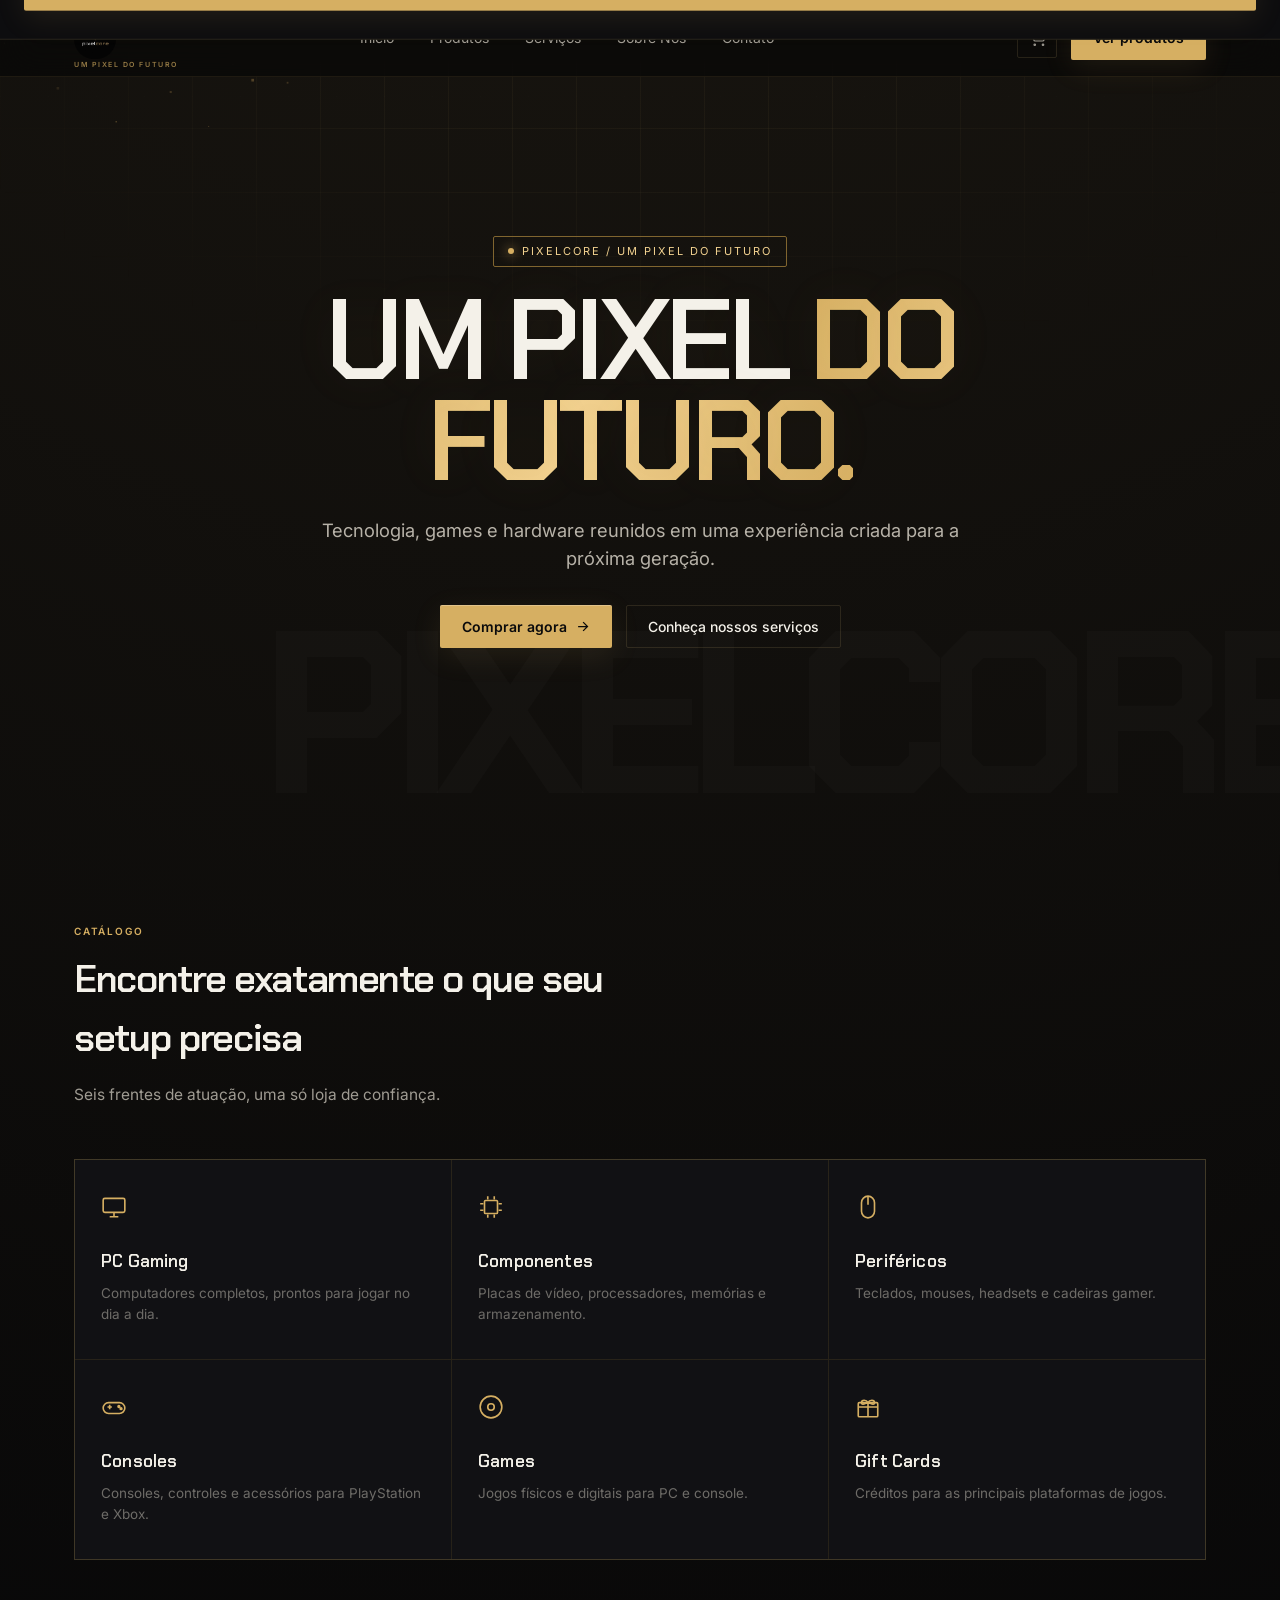
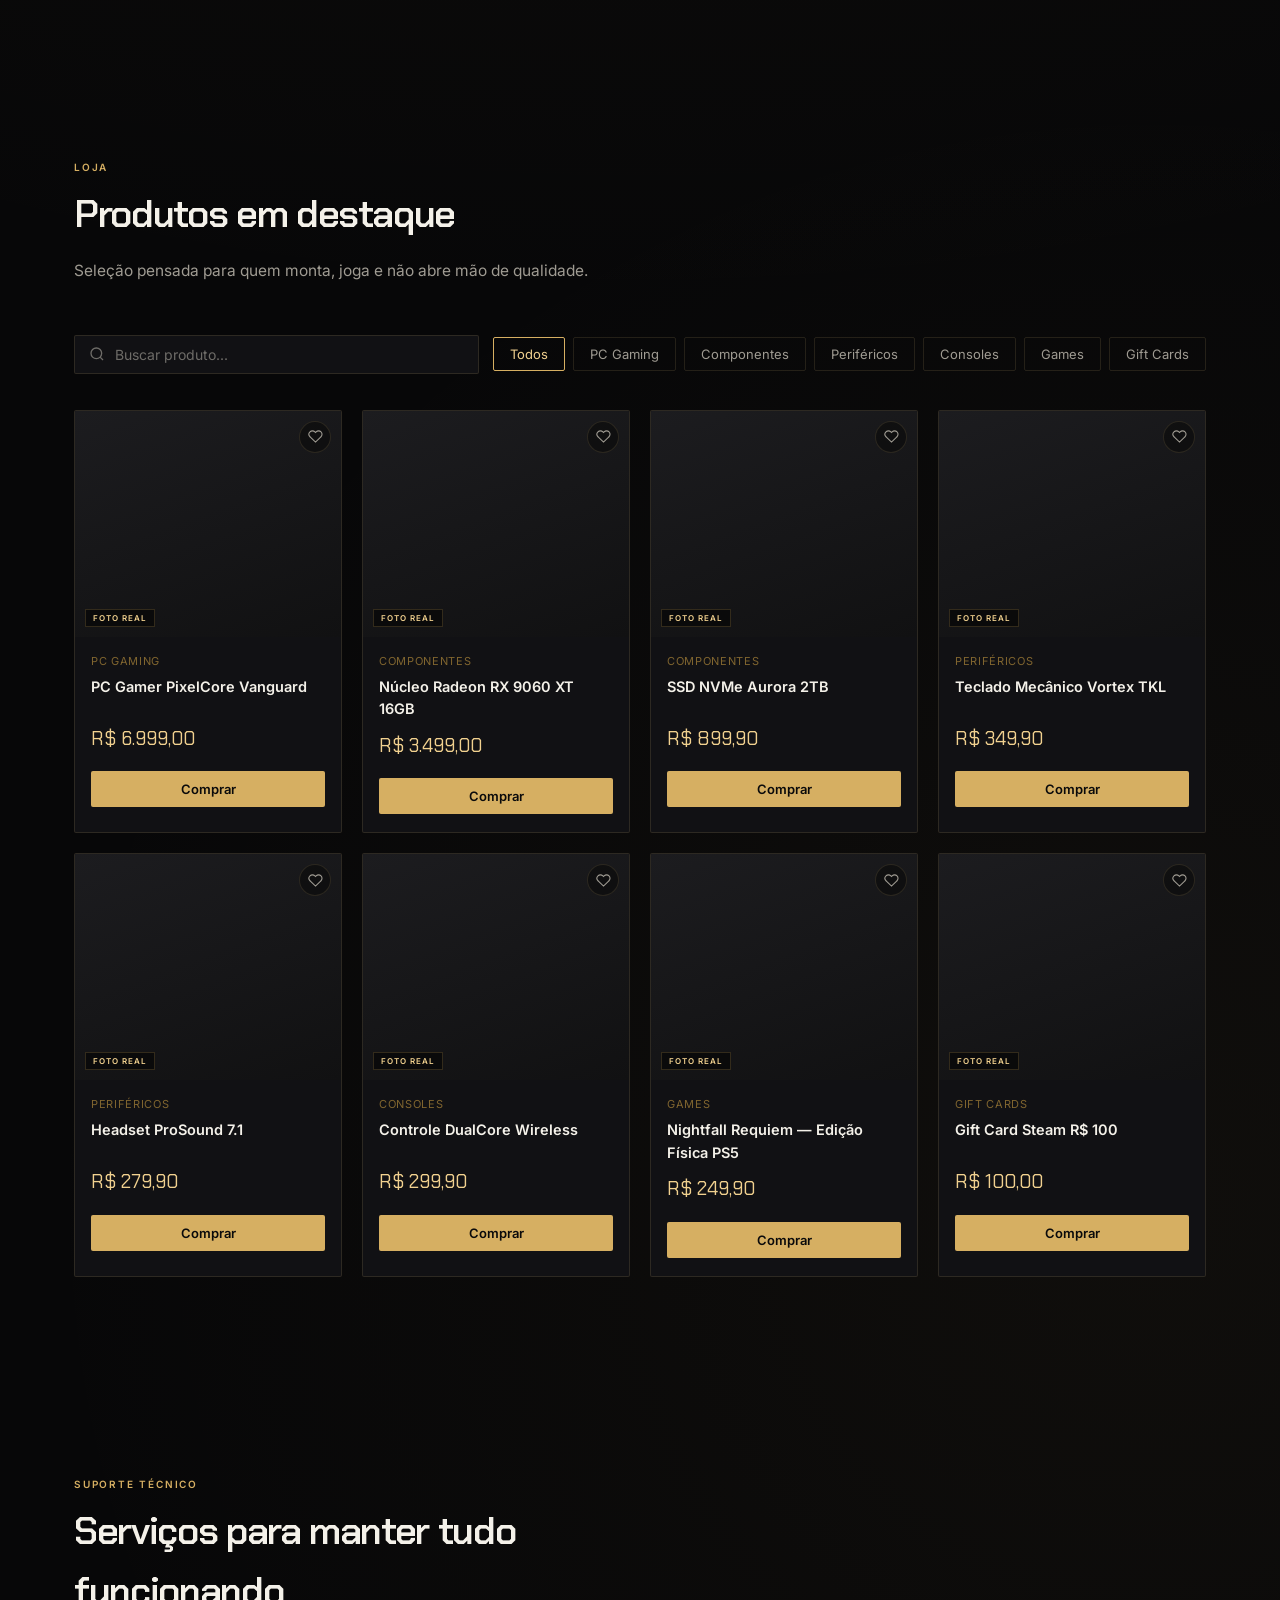
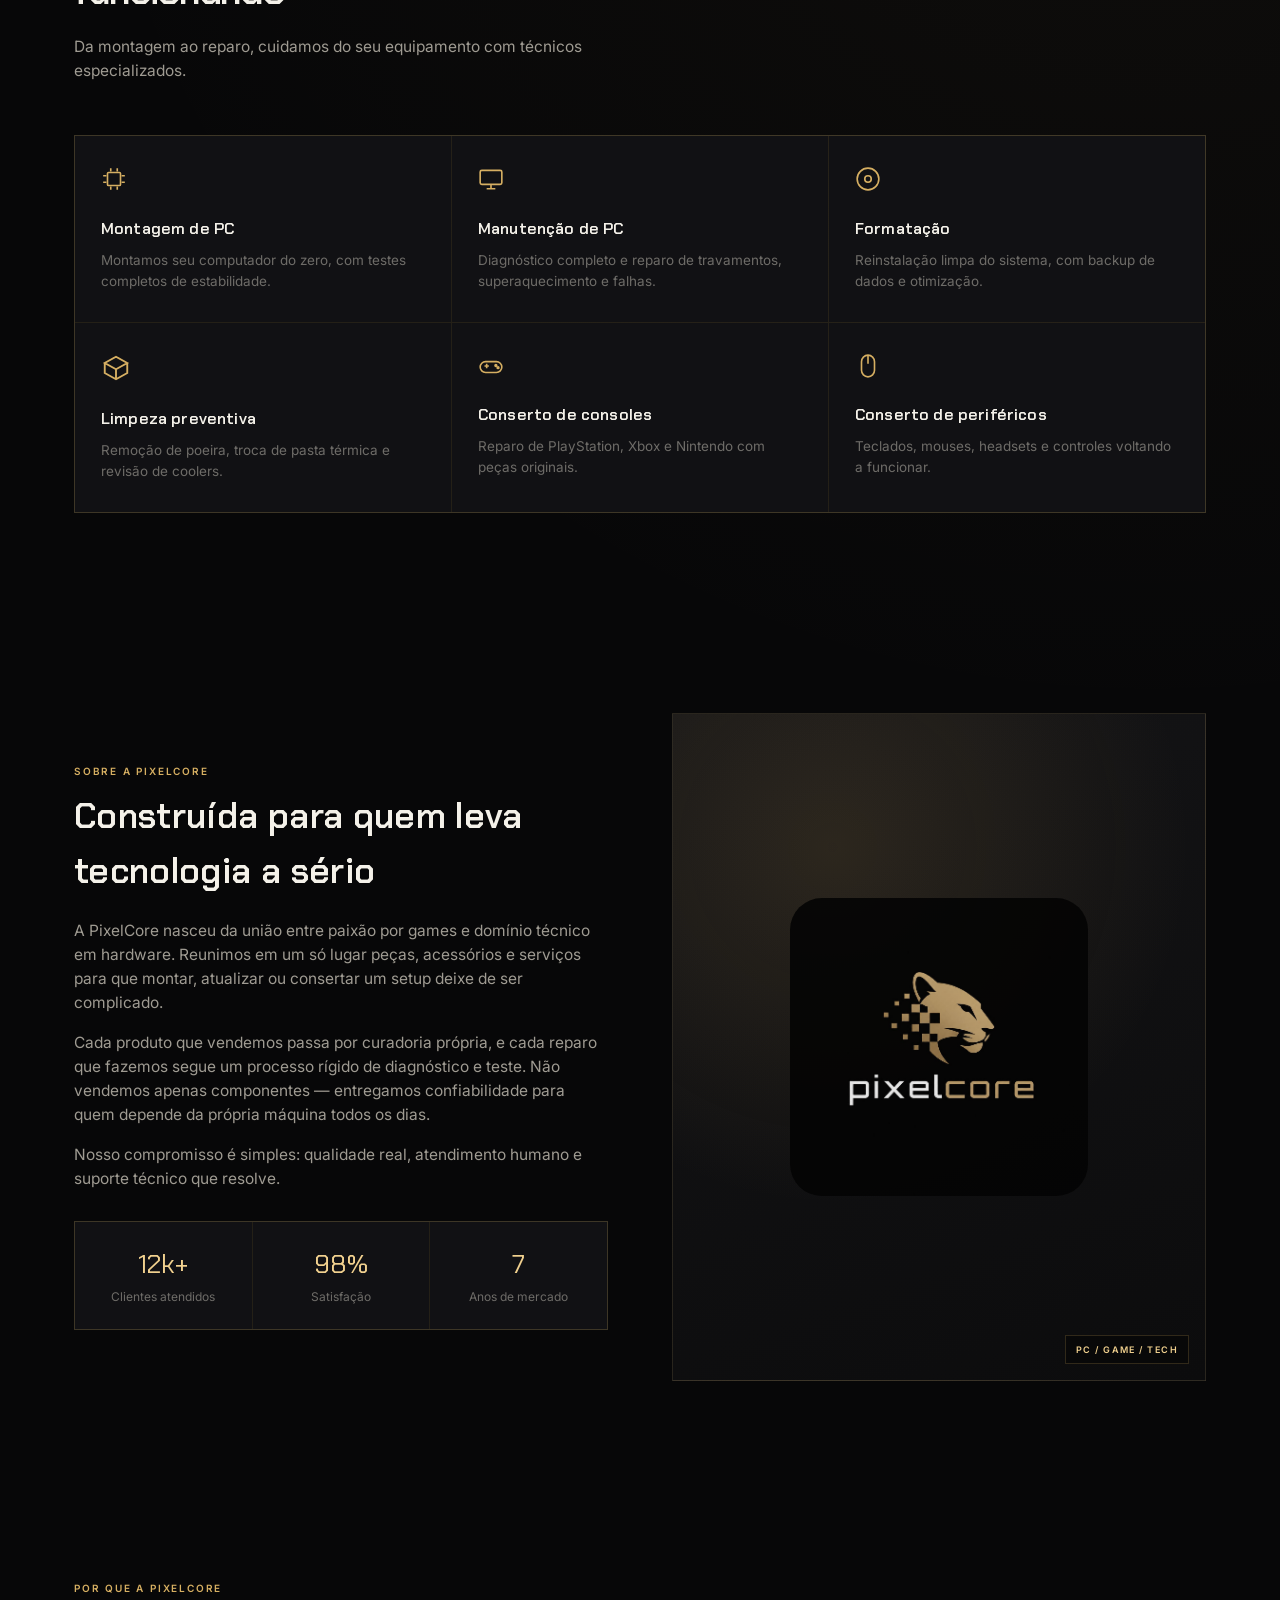
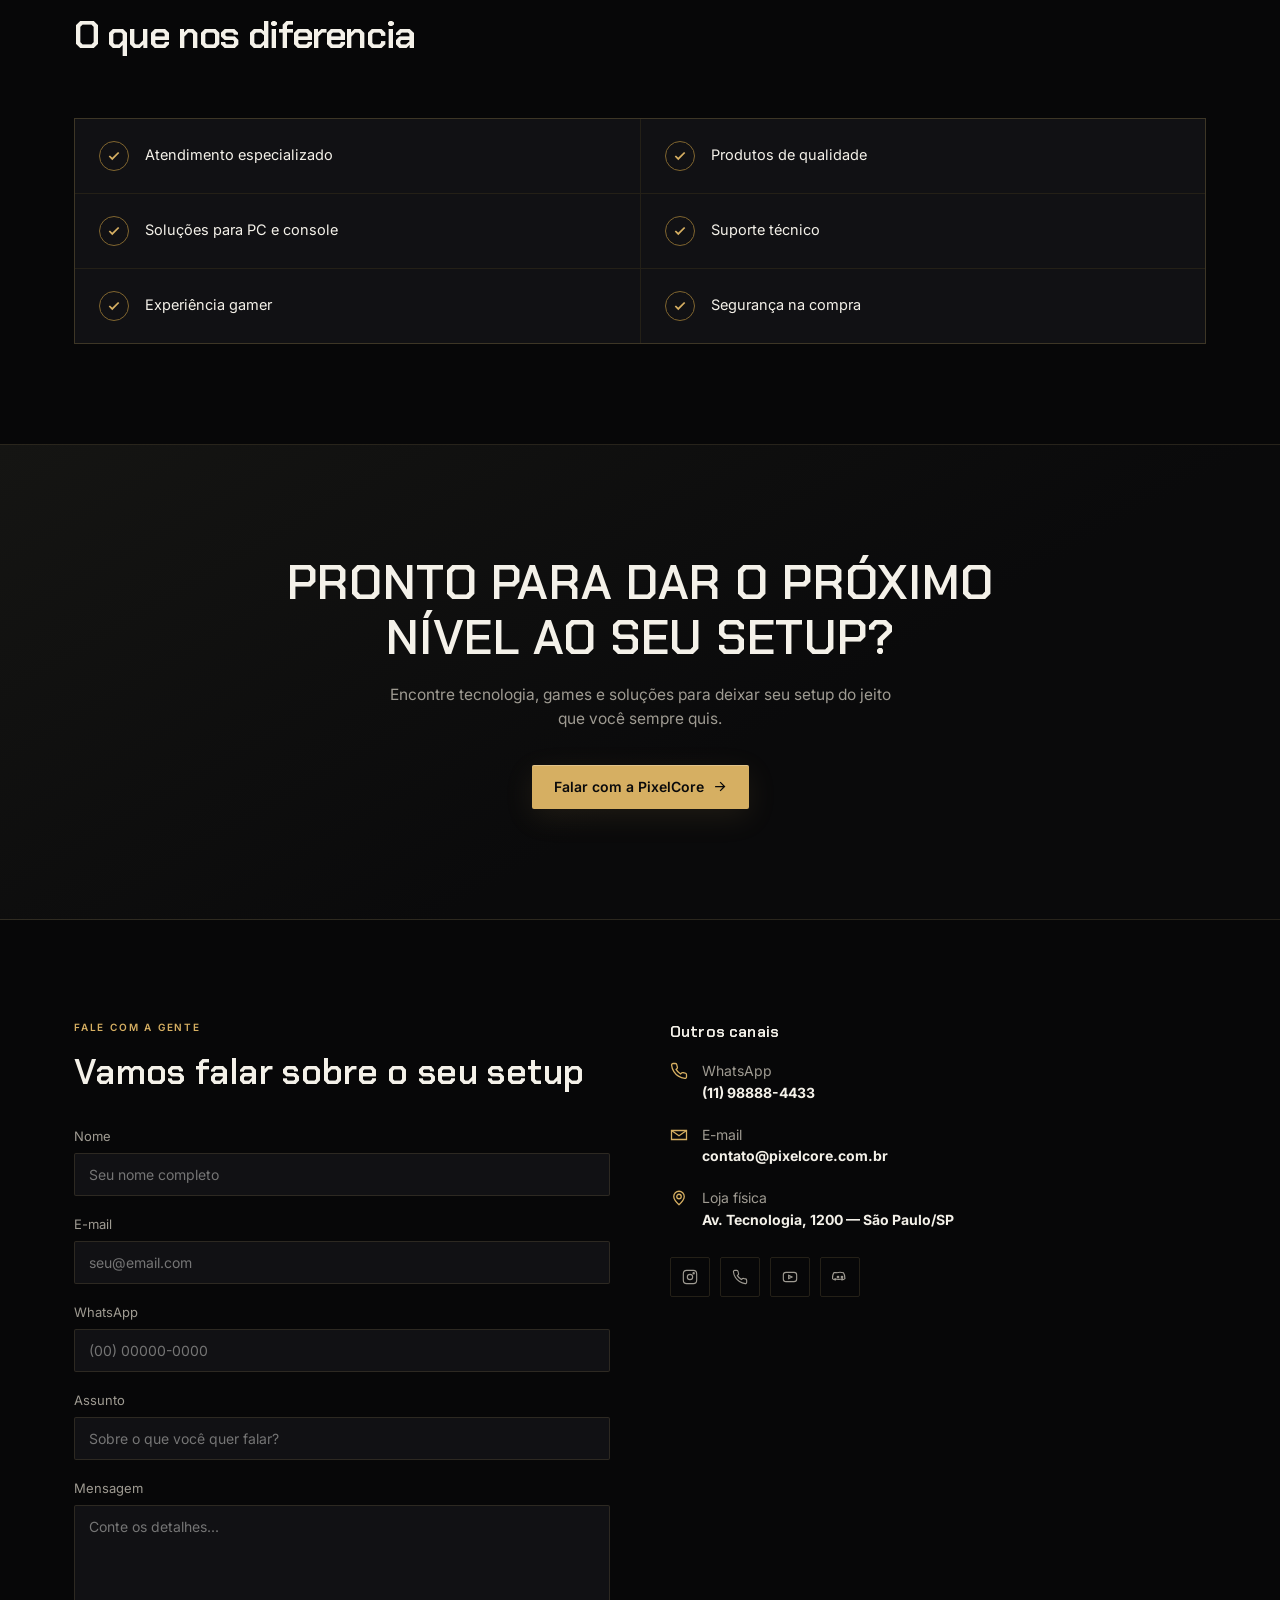
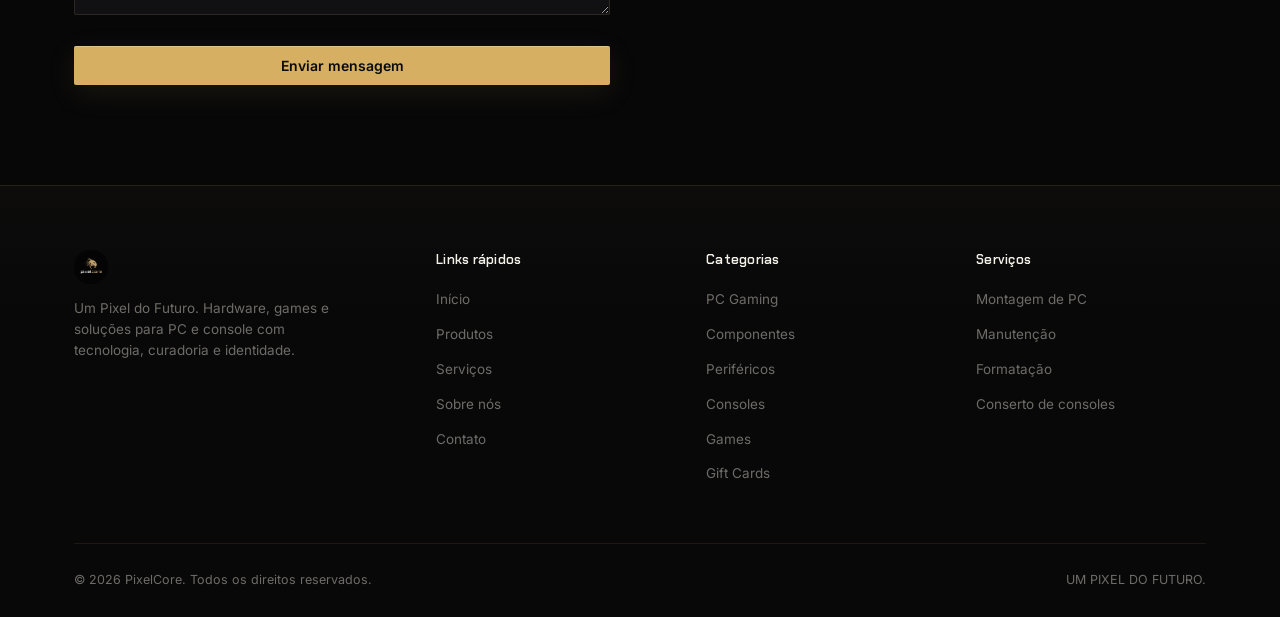
==== index.html @ f0928026 "Add files via upload" ====
<!DOCTYPE html>
<html lang="pt-BR">
<head>
<meta charset="UTF-8">
<meta name="viewport" content="width=device-width, initial-scale=1.0">
<meta name="theme-color" content="#09090A">
<meta name="description" content="PixelCore — Um Pixel do Futuro. Tecnologia, games, hardware, acessórios e suporte técnico.">
<title>PixelCore — Um Pixel do Futuro</title>
<link rel="preconnect" href="https://fonts.googleapis.com">
<link rel="preconnect" href="https://fonts.gstatic.com" crossorigin>
<link href="https://fonts.googleapis.com/css2?family=Chakra+Petch:wght@400;500;600;700&family=Inter:wght@400;500;600;700&display=swap" rel="stylesheet">
<style>
  :root{
    --bg:#0A0A0B;
    --bg-soft:#111113;
    --panel:#151517;
    --line:#232326;
    --gold:#C9A15A;
    --gold-bright:#E6C583;
    --gold-dim:#8A6E3A;
    --ink:#EDEBE6;
    --ink-dim:#A6A39C;
    --ink-faint:#6E6C68;
    --danger:#C9583A;
  }
  *{margin:0;padding:0;box-sizing:border-box;}
  html{scroll-behavior:smooth;}
  body{
    background:var(--bg);
    color:var(--ink);
    font-family:'Inter',sans-serif;
    line-height:1.55;
    -webkit-font-smoothing:antialiased;
    overflow-x:hidden;
  }
  h1,h2,h3,h4,.display{
    font-family:'Chakra Petch',sans-serif;
    font-weight:600;
    letter-spacing:0.01em;
    color:var(--ink);
  }
  a{color:inherit;text-decoration:none;}
  ul{list-style:none;}
  img{max-width:100%;display:block;}
  button{font-family:inherit;cursor:pointer;border:none;background:none;color:inherit;}
  input,textarea{font-family:inherit;}
  :focus-visible{outline:2px solid var(--gold);outline-offset:2px;}

  .wrap{max-width:1180px;margin:0 auto;padding:0 24px;}

  /* subtle pixel/circuit backdrop */
  .grid-bg{
    position:fixed;inset:0;z-index:0;pointer-events:none;
    background-image:
      linear-gradient(var(--line) 1px, transparent 1px),
      linear-gradient(90deg, var(--line) 1px, transparent 1px);
    background-size:64px 64px;
    opacity:0.35;
    mask-image:radial-gradient(ellipse 80% 60% at 50% 0%, #000 30%, transparent 75%);
  }

  /* ============ HEADER ============ */
  header{
    position:fixed;top:0;left:0;right:0;z-index:100;
    background:rgba(10,10,11,0.75);
    backdrop-filter:blur(14px) saturate(140%);
    border-bottom:1px solid transparent;
    transition:border-color .3s ease, background .3s ease;
  }
  header.scrolled{border-bottom-color:var(--line);background:rgba(10,10,11,0.92);}
  .nav-inner{display:flex;align-items:center;justify-content:space-between;height:76px;}
  .brand{display:flex;align-items:center;gap:10px;}
  .brand img{height:42px;width:auto;border-radius:20px;}
  .nav-links{display:flex;gap:36px;align-items:center;}
  .nav-links a{
    font-size:14px;color:var(--ink-dim);position:relative;padding:6px 0;
    transition:color .2s ease;
  }
  .nav-links a:hover{color:var(--ink);}
  .nav-links a::after{
    content:'';position:absolute;left:0;bottom:0;width:0;height:1px;background:var(--gold);
    transition:width .25s ease;
  }
  .nav-links a:hover::after{width:100%;}
  .nav-actions{display:flex;align-items:center;gap:14px;}
  .icon-btn{
    width:40px;height:40px;display:flex;align-items:center;justify-content:center;
    border:1px solid var(--line);border-radius:2px;color:var(--ink-dim);
    transition:border-color .2s ease,color .2s ease;position:relative;
  }
  .icon-btn:hover{border-color:var(--gold-dim);color:var(--gold);}
  .cart-count{
    position:absolute;top:-7px;right:-7px;background:var(--gold);color:#0A0A0B;
    font-size:10px;font-weight:700;min-width:16px;height:16px;border-radius:50%;
    display:flex;align-items:center;justify-content:center;padding:0 2px;
  }
  .btn-primary{
    background:var(--gold);color:#0A0A0B;font-weight:600;font-size:14px;
    padding:11px 22px;border-radius:2px;transition:background .2s ease,transform .15s ease;
    display:inline-flex;align-items:center;gap:8px;
  }
  .btn-primary:hover{background:var(--gold-bright);transform:translateY(-1px);}
  .btn-outline{
    border:1px solid var(--line);color:var(--ink);font-weight:500;font-size:14px;
    padding:10px 21px;border-radius:2px;transition:border-color .2s ease,color .2s ease;
    display:inline-flex;align-items:center;gap:8px;
  }
  .btn-outline:hover{border-color:var(--gold);color:var(--gold-bright);}
  .menu-toggle{display:none;width:40px;height:40px;align-items:center;justify-content:center;color:var(--ink);}

  /* ============ HERO ============ */
  .hero{
    position:relative;min-height:100vh;display:flex;flex-direction:column;
    align-items:center;justify-content:center;text-align:center;padding:140px 24px 80px;
    overflow:hidden;
  }
  #particleCanvas{position:absolute;inset:0;z-index:0;opacity:0.55;}
  .hero-content{position:relative;z-index:2;max-width:760px;}
  .hero-eyebrow{
    display:inline-flex;align-items:center;gap:8px;color:var(--gold);
    font-size:13px;letter-spacing:0.04em;margin-bottom:22px;
    border:1px solid var(--gold-dim);padding:6px 14px;border-radius:2px;
    opacity:0;
  }
  .hero-eyebrow .dot{width:6px;height:6px;background:var(--gold);border-radius:50%;}
  .hero h1{
    font-size:clamp(2.4rem,6vw,4.2rem);line-height:1.06;letter-spacing:0.005em;
    margin-bottom:22px;opacity:0;
  }
  .hero h1 span{color:var(--gold);}
  .hero p.lead{
    font-size:17px;color:var(--ink-dim);max-width:560px;margin:0 auto 36px;opacity:0;
  }
  .hero-actions{display:flex;gap:14px;justify-content:center;flex-wrap:wrap;opacity:0;}

  @keyframes riseIn{from{opacity:0;transform:translateY(18px);}to{opacity:1;transform:translateY(0);}}
  .hero-eyebrow{animation:riseIn .7s ease .1s forwards;}
  .hero h1{animation:riseIn .8s ease .25s forwards;}
  .hero p.lead{animation:riseIn .8s ease .45s forwards;}
  .hero-actions{animation:riseIn .8s ease .62s forwards;}

  /* ============ SECTION SHARED ============ */
  section{position:relative;z-index:1;padding:100px 0;}
  .section-head{max-width:600px;margin-bottom:52px;}
  .section-tag{color:var(--gold);font-size:13px;font-weight:600;margin-bottom:10px;}
  .section-head h2{font-size:clamp(1.7rem,3.4vw,2.4rem);margin-bottom:14px;}
  .section-head p{color:var(--ink-dim);font-size:15.5px;}
  .divider{height:1px;background:var(--line);border:none;}

  /* pixel-notch panel corners, echoing the logo's dissolve effect — used sparingly */
  .notch{
    clip-path:polygon(0 12px,12px 12px,12px 0,calc(100% - 12px) 0,calc(100% - 12px) 12px,100% 12px,100% 100%,0 100%);
  }

  /* ============ CATEGORIES ============ */
  .cat-grid{display:grid;grid-template-columns:repeat(3,1fr);gap:1px;background:var(--line);border:1px solid var(--line);}
  .cat-card{
    background:var(--panel);padding:34px 26px;transition:background .25s ease;position:relative;
    min-height:190px;display:flex;flex-direction:column;justify-content:space-between;
  }
  .cat-card:hover{background:#1a1a1d;}
  .cat-card .cat-icon{color:var(--gold);margin-bottom:22px;}
  .cat-card h3{font-size:17px;margin-bottom:8px;font-weight:600;}
  .cat-card p{font-size:13.5px;color:var(--ink-faint);}
  .cat-card .go{
    position:absolute;top:28px;right:26px;color:var(--gold);opacity:0;transform:translateX(-6px);
    transition:opacity .25s ease,transform .25s ease;
  }
  .cat-card:hover .go{opacity:1;transform:translateX(0);}

  /* ============ TOOLBAR (search/filter) ============ */
  .toolbar{display:flex;flex-wrap:wrap;gap:14px;align-items:center;justify-content:space-between;margin-bottom:36px;}
  .search-box{
    display:flex;align-items:center;gap:10px;border:1px solid var(--line);border-radius:2px;
    padding:10px 14px;min-width:240px;flex:1 1 260px;background:var(--panel);
  }
  .search-box input{background:none;border:none;color:var(--ink);font-size:14px;width:100%;}
  .search-box input::placeholder{color:var(--ink-faint);}
  .search-box svg{color:var(--ink-faint);flex-shrink:0;}
  .filter-row{display:flex;gap:8px;flex-wrap:wrap;}
  .filter-chip{
    border:1px solid var(--line);padding:8px 16px;border-radius:2px;font-size:13px;
    color:var(--ink-dim);transition:all .2s ease;white-space:nowrap;
  }
  .filter-chip.active,.filter-chip:hover{border-color:var(--gold);color:var(--gold-bright);}

  /* ============ PRODUCTS ============ */
  .prod-grid{display:grid;grid-template-columns:repeat(4,1fr);gap:20px;}
  .prod-card{
    background:var(--panel);border:1px solid var(--line);border-radius:2px;overflow:hidden;
    display:flex;flex-direction:column;transition:border-color .25s ease,transform .25s ease;
  }
  .prod-card:hover{border-color:var(--gold-dim);transform:translateY(-3px);}
  .prod-media{
    aspect-ratio:1/0.85;background:linear-gradient(160deg,#1c1c1f,#111112);
    display:flex;align-items:center;justify-content:center;position:relative;color:var(--gold-dim);
    overflow:hidden;
  }
  .prod-media img{
    width:100%;height:100%;object-fit:contain;padding:18px;
    filter:drop-shadow(0 14px 22px rgba(0,0,0,.45));
    transition:transform .35s ease,filter .35s ease;
  }
  .prod-card:hover .prod-media img{
    transform:scale(1.045);filter:drop-shadow(0 18px 28px rgba(214,175,98,.12));
  }
  .prod-media::after{
    content:'FOTO REAL';position:absolute;left:10px;bottom:10px;
    padding:4px 7px;border:1px solid rgba(214,175,98,.2);
    background:rgba(7,7,8,.72);backdrop-filter:blur(8px);
    color:var(--gold-bright);font:600 8px/1 Inter,sans-serif;letter-spacing:.12em;
    pointer-events:none;
  }
  .fav-btn{
    position:absolute;top:10px;right:10px;width:32px;height:32px;border-radius:50%;
    background:rgba(10,10,11,0.6);border:1px solid var(--line);display:flex;align-items:center;justify-content:center;
    color:var(--ink-dim);transition:color .2s ease,border-color .2s ease;
  }
  .fav-btn.active{color:var(--gold);border-color:var(--gold-dim);}
  .prod-body{padding:16px 16px 18px;display:flex;flex-direction:column;gap:6px;flex:1;}
  .prod-cat{font-size:11px;text-transform:uppercase;letter-spacing:0.06em;color:var(--gold-dim);}
  .prod-name{font-size:14.5px;font-weight:600;color:var(--ink);min-height:38px;}
  .prod-price{font-family:'Chakra Petch',sans-serif;font-size:19px;color:var(--gold-bright);margin-top:4px;}
  .prod-foot{display:flex;gap:8px;margin-top:12px;}
  .buy-btn{
    flex:1;background:var(--gold);color:#0A0A0B;font-weight:600;font-size:13px;
    padding:10px;border-radius:2px;transition:background .2s ease;
  }
  .buy-btn:hover{background:var(--gold-bright);}
  .empty-state{padding:60px 0;text-align:center;color:var(--ink-faint);display:none;}

  /* ============ SERVICES ============ */
  .serv-grid{display:grid;grid-template-columns:repeat(3,1fr);gap:1px;background:var(--line);border:1px solid var(--line);}
  .serv-card{background:var(--panel);padding:30px 26px;transition:background .25s ease;}
  .serv-card:hover{background:#1a1a1d;}
  .serv-icon{color:var(--gold);margin-bottom:18px;}
  .serv-card h3{font-size:16px;margin-bottom:8px;}
  .serv-card p{font-size:13.5px;color:var(--ink-faint);}

  /* ============ ABOUT ============ */
  .about-grid{display:grid;grid-template-columns:1fr 1fr;gap:64px;align-items:center;}
  .about-copy p{color:var(--ink-dim);font-size:15.5px;margin-bottom:16px;}
  .about-stats{display:grid;grid-template-columns:repeat(3,1fr);gap:1px;background:var(--line);border:1px solid var(--line);margin-top:30px;}
  .stat{background:var(--panel);padding:22px 18px;text-align:center;}
  .stat .num{font-family:'Chakra Petch',sans-serif;font-size:26px;color:var(--gold-bright);}
  .stat .label{font-size:12px;color:var(--ink-faint);margin-top:4px;}
  .about-visual{
    aspect-ratio:4/5;border:1px solid var(--line);background:
      radial-gradient(circle at 30% 20%, rgba(201,161,90,0.14), transparent 55%),
      linear-gradient(160deg,#141416,#0c0c0d);
    display:flex;align-items:center;justify-content:center;
  }
  .about-visual img{width:56%;opacity:0.9;border-radius:32px;}

  .diff-list{display:grid;grid-template-columns:repeat(2,1fr);gap:1px;background:var(--line);border:1px solid var(--line);}
  .diff-item{background:var(--panel);padding:22px 24px;display:flex;align-items:center;gap:16px;}
  .diff-item .check{
    width:30px;height:30px;flex-shrink:0;border:1px solid var(--gold-dim);border-radius:50%;
    display:flex;align-items:center;justify-content:center;color:var(--gold);
  }
  .diff-item span{font-size:14.5px;color:var(--ink);}

  /* ============ CTA ============ */
  .cta{
    background:linear-gradient(150deg,#151513,#0A0A0B 60%);
    border-top:1px solid var(--line);border-bottom:1px solid var(--line);
    text-align:center;padding:110px 24px;
  }
  .cta h2{font-size:clamp(1.9rem,4.4vw,3rem);max-width:760px;margin:0 auto 18px;line-height:1.15;}
  .cta p{color:var(--ink-dim);max-width:520px;margin:0 auto 34px;font-size:15.5px;}

  /* ============ CONTACT ============ */
  .contact-grid{display:grid;grid-template-columns:1fr 1fr;gap:60px;}
  .field{margin-bottom:18px;}
  .field label{display:block;font-size:13px;color:var(--ink-dim);margin-bottom:7px;}
  .field input,.field textarea{
    width:100%;background:var(--panel);border:1px solid var(--line);border-radius:2px;
    padding:12px 14px;color:var(--ink);font-size:14px;transition:border-color .2s ease;
  }
  .field input:focus,.field textarea:focus{border-color:var(--gold);}
  .field textarea{resize:vertical;min-height:110px;}
  .field .err{color:var(--danger);font-size:12px;margin-top:5px;display:none;}
  .field.invalid input,.field.invalid textarea{border-color:var(--danger);}
  .field.invalid .err{display:block;}
  .form-msg{
    display:none;padding:12px 14px;border:1px solid var(--gold-dim);color:var(--gold-bright);
    font-size:13.5px;border-radius:2px;margin-bottom:18px;background:rgba(201,161,90,0.08);
  }
  .contact-info h3{font-size:16px;margin-bottom:16px;}
  .info-row{display:flex;gap:14px;margin-bottom:20px;color:var(--ink-dim);font-size:14px;}
  .info-row svg{color:var(--gold);flex-shrink:0;margin-top:2px;}
  .social-row{display:flex;gap:10px;margin-top:26px;}

  /* ============ FOOTER ============ */
  footer{border-top:1px solid var(--line);padding:64px 0 28px;}
  .foot-grid{display:grid;grid-template-columns:1.4fr 1fr 1fr 1fr;gap:40px;margin-bottom:48px;}
  .foot-brand img{height:34px;margin-bottom:14px;border-radius:16px;}
  .foot-brand p{color:var(--ink-faint);font-size:13.5px;max-width:260px;}
  .foot-col h4{font-size:13px;color:var(--ink);margin-bottom:16px;letter-spacing:0.02em;}
  .foot-col li{margin-bottom:10px;}
  .foot-col a{color:var(--ink-faint);font-size:13.5px;transition:color .2s ease;}
  .foot-col a:hover{color:var(--gold);}
  .foot-bottom{
    display:flex;justify-content:space-between;align-items:center;flex-wrap:wrap;gap:12px;
    padding-top:26px;border-top:1px solid var(--line);color:var(--ink-faint);font-size:12.5px;
  }

  /* ============ CART DRAWER ============ */
  .overlay{position:fixed;inset:0;background:rgba(0,0,0,0.55);z-index:200;opacity:0;pointer-events:none;transition:opacity .3s ease;}
  .overlay.show{opacity:1;pointer-events:auto;}
  .drawer{
    position:fixed;top:0;right:0;bottom:0;width:380px;max-width:92vw;background:var(--bg-soft);
    border-left:1px solid var(--line);z-index:201;transform:translateX(100%);transition:transform .35s ease;
    display:flex;flex-direction:column;
  }
  .drawer.show{transform:translateX(0);}
  .drawer-head{display:flex;justify-content:space-between;align-items:center;padding:22px 22px;border-bottom:1px solid var(--line);}
  .drawer-head h3{font-size:17px;}
  .drawer-body{flex:1;overflow-y:auto;padding:18px 22px;}
  .cart-item{display:flex;gap:12px;padding:14px 0;border-bottom:1px solid var(--line);}
  .cart-item .thumb{width:56px;height:56px;background:#1a1a1d;border:1px solid var(--line);flex-shrink:0;display:flex;align-items:center;justify-content:center;color:var(--gold-dim);}
  .cart-item .info{flex:1;}
  .cart-item .info .name{font-size:13.5px;margin-bottom:4px;}
  .cart-item .info .price{color:var(--gold-bright);font-size:13.5px;font-family:'Chakra Petch',sans-serif;}
  .cart-item .rm{color:var(--ink-faint);font-size:12px;}
  .cart-item .rm:hover{color:var(--danger);}
  .drawer-foot{padding:20px 22px;border-top:1px solid var(--line);}
  .drawer-foot .total{display:flex;justify-content:space-between;font-size:15px;margin-bottom:16px;}
  .drawer-foot .total b{color:var(--gold-bright);font-family:'Chakra Petch',sans-serif;font-size:18px;}
  .cart-empty{color:var(--ink-faint);font-size:13.5px;text-align:center;padding:40px 0;}

  /* ============ MOBILE MENU ============ */
  .mobile-menu{
    position:fixed;top:76px;left:0;right:0;background:var(--bg-soft);border-bottom:1px solid var(--line);
    z-index:99;transform:translateY(-110%);transition:transform .3s ease;padding:20px 24px 28px;
  }
  .mobile-menu.show{transform:translateY(0);}
  .mobile-menu a{display:block;padding:13px 0;font-size:15px;color:var(--ink-dim);border-bottom:1px solid var(--line);}
  .mobile-menu .btn-primary{margin-top:16px;width:100%;justify-content:center;}

  /* ============ RESPONSIVE ============ */
  @media (max-width:980px){
    .nav-links{display:none;}
    .menu-toggle{display:flex;}
    .cat-grid{grid-template-columns:repeat(2,1fr);}
    .prod-grid{grid-template-columns:repeat(2,1fr);}
    .serv-grid{grid-template-columns:repeat(2,1fr);}
    .about-grid{grid-template-columns:1fr;gap:40px;}
    .about-visual{order:-1;max-width:340px;margin:0 auto;}
    .contact-grid{grid-template-columns:1fr;gap:40px;}
    .foot-grid{grid-template-columns:1fr 1fr;}
    .diff-list{grid-template-columns:1fr;}
  }
  @media (max-width:560px){
    .prod-grid{grid-template-columns:1fr 1fr;}
    .cat-grid{grid-template-columns:1fr;}
    .serv-grid{grid-template-columns:1fr;}
    .foot-grid{grid-template-columns:1fr 1fr;gap:28px;}
    section{padding:70px 0;}
    .hero{padding:120px 20px 60px;}
    .prod-name{min-height:auto;}
  }


/* =========================================================
   PIXELCORE — IDENTIDADE "UM PIXEL DO FUTURO"
   Camada visual premium/futurista sobre o layout original.
   ========================================================= */
:root{
  --bg:#070708;
  --bg-soft:#0D0D0F;
  --panel:#111114;
  --panel-2:#151519;
  --line:rgba(230,197,131,.13);
  --gold:#D6AF62;
  --gold-bright:#F1D18F;
  --gold-dim:#80652F;
  --ink:#F4F1E9;
  --ink-dim:#9F9B92;
  --glow:rgba(214,175,98,.18);
}

html{scroll-behavior:smooth;}
body{
  background:
    radial-gradient(circle at 50% -10%, rgba(214,175,98,.10), transparent 34%),
    radial-gradient(circle at 90% 40%, rgba(214,175,98,.045), transparent 26%),
    var(--bg);
  color:var(--ink);
}
body::before{
  content:"";position:fixed;inset:0;pointer-events:none;z-index:0;opacity:.34;
  background-image:linear-gradient(rgba(255,255,255,.018) 1px,transparent 1px),linear-gradient(90deg,rgba(255,255,255,.018) 1px,transparent 1px);
  background-size:48px 48px;
  mask-image:linear-gradient(to bottom,black,transparent 78%);
}
::selection{background:var(--gold);color:#080808;}
::-webkit-scrollbar{width:9px}
::-webkit-scrollbar-track{background:#080809}
::-webkit-scrollbar-thumb{background:#3a3020;border-radius:20px;border:2px solid #080809}
::-webkit-scrollbar-thumb:hover{background:var(--gold-dim)}

#siteHeader{
  background:rgba(7,7,8,.72)!important;
  border-bottom:1px solid rgba(214,175,98,.10)!important;
  backdrop-filter:blur(18px) saturate(130%);
  -webkit-backdrop-filter:blur(18px) saturate(130%);
}
.brand{position:relative;transition:transform .25s ease,filter .25s ease;}
.brand:hover{transform:translateY(-1px);filter:drop-shadow(0 0 18px rgba(214,175,98,.16));}
.brand::after{
  content:"UM PIXEL DO FUTURO";
  position:absolute;left:0;bottom:-9px;font:600 7px/1 Inter,sans-serif;letter-spacing:.22em;color:rgba(214,175,98,.68);white-space:nowrap;pointer-events:none;
}
.nav-links a{position:relative;transition:color .2s ease}
.nav-links a::after{content:"";position:absolute;left:50%;bottom:-8px;width:0;height:1px;background:var(--gold);box-shadow:0 0 10px var(--gold);transition:.25s ease;transform:translateX(-50%)}
.nav-links a:hover::after{width:100%}

.hero{min-height:calc(100vh - 76px);display:grid;place-items:center;overflow:hidden;isolation:isolate;}
.hero::before{
  content:"PIXELCORE";position:absolute;z-index:-1;right:-4vw;bottom:2vh;font:700 clamp(6rem,18vw,17rem)/.8 "Chakra Petch",sans-serif;letter-spacing:-.08em;color:rgba(255,255,255,.018);white-space:nowrap;pointer-events:none;
}
.hero-content{max-width:900px;text-align:center;padding:40px 0;}
.hero-eyebrow{letter-spacing:.18em!important;text-transform:uppercase;font-size:11px!important;color:var(--gold-bright)!important;}
.hero-eyebrow .dot{box-shadow:0 0 12px var(--gold);}
.hero h1{font-size:clamp(3.2rem,9vw,7.4rem)!important;line-height:.88!important;letter-spacing:-.055em!important;text-shadow:0 0 50px rgba(214,175,98,.07);}
.hero h1 span{background:linear-gradient(110deg,var(--gold),var(--gold-bright),var(--gold));-webkit-background-clip:text;background-clip:text;color:transparent;}
.hero p.lead{max-width:650px;margin:24px auto 0!important;font-size:clamp(1rem,2vw,1.15rem)!important;color:#B7B2A8!important;}
.hero-actions{margin-top:32px;}
.btn-primary,.btn-outline,.buy-btn,.filter-chip,.icon-btn{transition:transform .2s ease,border-color .2s ease,background .2s ease,box-shadow .2s ease,color .2s ease;}
.btn-primary{box-shadow:0 8px 30px rgba(214,175,98,.10),inset 0 1px rgba(255,255,255,.25);}
.btn-primary:hover{box-shadow:0 12px 36px rgba(214,175,98,.20),0 0 0 1px rgba(214,175,98,.22);}
.btn-outline:hover,.icon-btn:hover{box-shadow:0 0 22px rgba(214,175,98,.08);}

section{scroll-margin-top:90px;}
.section-tag{text-transform:uppercase;letter-spacing:.18em;font-size:10px!important;}
.section-head h2{letter-spacing:-.035em;}
.cat-grid,.prod-grid,.serv-grid{perspective:900px;}
.cat-grid>*,.prod-grid>*,.serv-grid>*{transition:transform .28s ease,box-shadow .28s ease,border-color .28s ease;}
.cat-grid>*:hover,.prod-grid>*:hover,.serv-grid>*:hover{transform:translateY(-5px);box-shadow:0 18px 50px rgba(0,0,0,.28),0 0 0 1px rgba(214,175,98,.08);}
.search-box:focus-within{border-color:var(--gold-dim)!important;box-shadow:0 0 0 4px rgba(214,175,98,.05),0 0 28px rgba(214,175,98,.05);}
input,button,a{outline-color:var(--gold);}

#sobre .about-visual{position:relative;}
#sobre .about-visual::after{
  content:"PC / GAME / TECH";position:absolute;right:16px;bottom:16px;padding:8px 10px;border:1px solid rgba(214,175,98,.20);background:rgba(7,7,8,.62);backdrop-filter:blur(10px);font:600 9px Inter,sans-serif;letter-spacing:.16em;color:var(--gold-bright);
}
footer{background:linear-gradient(to bottom,rgba(214,175,98,.025),transparent 30%),#080809!important;}
.foot-bottom{border-top-color:rgba(214,175,98,.10)!important;}

@media(max-width:560px){
  .brand::after{font-size:6px;bottom:-8px;}
  .hero{min-height:calc(100svh - 70px);padding-top:80px!important;}
  .hero h1{font-size:clamp(3rem,16vw,4.7rem)!important;}
  .hero p.lead{font-size:.95rem!important;line-height:1.65!important;}
}

</style>
</head>
<body>

<div class="grid-bg"></div>

<!-- ============ HEADER ============ -->
<header id="siteHeader">
  <div class="wrap nav-inner">
    <a href="#home" class="brand">
      <img src="[data-uri]" alt="PixelCore">
    </a>
    <nav class="nav-links">
      <a href="#home">Início</a>
      <a href="#produtos">Produtos</a>
      <a href="#servicos">Serviços</a>
      <a href="#sobre">Sobre Nós</a>
      <a href="#contato">Contato</a>
    </nav>
    <div class="nav-actions">
      <button class="icon-btn" id="cartBtn" aria-label="Carrinho">
        <svg width="18" height="18" viewBox="0 0 24 24" fill="none" stroke="currentColor" stroke-width="1.6"><circle cx="9" cy="21" r="1"/><circle cx="20" cy="21" r="1"/><path d="M1 1h4l2.68 13.39a2 2 0 0 0 2 1.61h9.72a2 2 0 0 0 2-1.61L23 6H6"/></svg>
        <span class="cart-count" id="cartCount">0</span>
      </button>
      <a href="#produtos" class="btn-primary">Ver produtos</a>
      <button class="menu-toggle" id="menuToggle" aria-label="Menu">
        <svg width="22" height="22" viewBox="0 0 24 24" fill="none" stroke="currentColor" stroke-width="1.8"><path d="M3 6h18M3 12h18M3 18h18"/></svg>
      </button>
    </div>
  </div>
  <div class="mobile-menu" id="mobileMenu">
    <a href="#home">Início</a>
    <a href="#produtos">Produtos</a>
    <a href="#servicos">Serviços</a>
    <a href="#sobre">Sobre Nós</a>
    <a href="#contato">Contato</a>
    <a href="#produtos" class="btn-primary">Ver produtos</a>
  </div>
</header>

<!-- ============ HERO ============ -->
<section class="hero" id="home">
  <canvas id="particleCanvas"></canvas>
  <div class="hero-content">
    <div class="hero-eyebrow"><span class="dot"></span>PIXELCORE / UM PIXEL DO FUTURO</div>
    <h1>UM PIXEL <span>DO FUTURO.</span></h1>
    <p class="lead">Tecnologia, games e hardware reunidos em uma experiência criada para a próxima geração.</p>
    <div class="hero-actions">
      <a href="#produtos" class="btn-primary">
        Comprar agora
        <svg width="15" height="15" viewBox="0 0 24 24" fill="none" stroke="currentColor" stroke-width="2"><path d="M5 12h14M13 5l7 7-7 7"/></svg>
      </a>
      <a href="#servicos" class="btn-outline">Conheça nossos serviços</a>
    </div>
  </div>
</section>

<!-- ============ CATEGORIAS ============ -->
<section id="categorias">
  <div class="wrap">
    <div class="section-head">
      <div class="section-tag">Catálogo</div>
      <h2>Encontre exatamente o que seu setup precisa</h2>
      <p>Seis frentes de atuação, uma só loja de confiança.</p>
    </div>
    <div class="cat-grid" id="catGrid">
      <!-- filled by JS -->
    </div>
  </div>
</section>

<!-- ============ PRODUTOS ============ -->
<section id="produtos">
  <div class="wrap">
    <div class="section-head">
      <div class="section-tag">Loja</div>
      <h2>Produtos em destaque</h2>
      <p>Seleção pensada para quem monta, joga e não abre mão de qualidade.</p>
    </div>
    <div class="toolbar">
      <div class="search-box">
        <svg width="16" height="16" viewBox="0 0 24 24" fill="none" stroke="currentColor" stroke-width="2"><circle cx="11" cy="11" r="8"/><path d="M21 21l-4.3-4.3"/></svg>
        <input type="text" id="searchInput" placeholder="Buscar produto...">
      </div>
      <div class="filter-row" id="filterRow">
        <button class="filter-chip active" data-cat="Todos">Todos</button>
        <button class="filter-chip" data-cat="PC Gaming">PC Gaming</button>
        <button class="filter-chip" data-cat="Componentes">Componentes</button>
        <button class="filter-chip" data-cat="Periféricos">Periféricos</button>
        <button class="filter-chip" data-cat="Consoles">Consoles</button>
        <button class="filter-chip" data-cat="Games">Games</button>
        <button class="filter-chip" data-cat="Gift Cards">Gift Cards</button>
      </div>
    </div>
    <div class="prod-grid" id="prodGrid"></div>
    <div class="empty-state" id="emptyState">Nenhum produto encontrado para essa busca.</div>
  </div>
</section>

<!-- ============ SERVIÇOS ============ -->
<section id="servicos">
  <div class="wrap">
    <div class="section-head">
      <div class="section-tag">Suporte técnico</div>
      <h2>Serviços para manter tudo funcionando</h2>
      <p>Da montagem ao reparo, cuidamos do seu equipamento com técnicos especializados.</p>
    </div>
    <div class="serv-grid" id="servGrid"></div>
  </div>
</section>

<!-- ============ SOBRE ============ -->
<section id="sobre">
  <div class="wrap about-grid">
    <div class="about-copy">
      <div class="section-tag">Sobre a PixelCore</div>
      <h2 style="margin-bottom:20px;font-size:clamp(1.7rem,3.4vw,2.2rem);">Construída para quem leva tecnologia a sério</h2>
      <p>A PixelCore nasceu da união entre paixão por games e domínio técnico em hardware. Reunimos em um só lugar peças, acessórios e serviços para que montar, atualizar ou consertar um setup deixe de ser complicado.</p>
      <p>Cada produto que vendemos passa por curadoria própria, e cada reparo que fazemos segue um processo rígido de diagnóstico e teste. Não vendemos apenas componentes — entregamos confiabilidade para quem depende da própria máquina todos os dias.</p>
      <p>Nosso compromisso é simples: qualidade real, atendimento humano e suporte técnico que resolve.</p>
      <div class="about-stats">
        <div class="stat"><div class="num">12k+</div><div class="label">Clientes atendidos</div></div>
        <div class="stat"><div class="num">98%</div><div class="label">Satisfação</div></div>
        <div class="stat"><div class="num">7</div><div class="label">Anos de mercado</div></div>
      </div>
    </div>
    <div class="about-visual">
      <img src="[data-uri]" alt="PixelCore">
    </div>
  </div>
</section>

<!-- ============ DIFERENCIAIS ============ -->
<section id="diferenciais">
  <div class="wrap">
    <div class="section-head">
      <div class="section-tag">Por que a PixelCore</div>
      <h2>O que nos diferencia</h2>
    </div>
    <div class="diff-list">
      <div class="diff-item"><div class="check"><svg width="14" height="14" viewBox="0 0 24 24" fill="none" stroke="currentColor" stroke-width="3"><path d="M20 6L9 17l-5-5"/></svg></div><span>Atendimento especializado</span></div>
      <div class="diff-item"><div class="check"><svg width="14" height="14" viewBox="0 0 24 24" fill="none" stroke="currentColor" stroke-width="3"><path d="M20 6L9 17l-5-5"/></svg></div><span>Produtos de qualidade</span></div>
      <div class="diff-item"><div class="check"><svg width="14" height="14" viewBox="0 0 24 24" fill="none" stroke="currentColor" stroke-width="3"><path d="M20 6L9 17l-5-5"/></svg></div><span>Soluções para PC e console</span></div>
      <div class="diff-item"><div class="check"><svg width="14" height="14" viewBox="0 0 24 24" fill="none" stroke="currentColor" stroke-width="3"><path d="M20 6L9 17l-5-5"/></svg></div><span>Suporte técnico</span></div>
      <div class="diff-item"><div class="check"><svg width="14" height="14" viewBox="0 0 24 24" fill="none" stroke="currentColor" stroke-width="3"><path d="M20 6L9 17l-5-5"/></svg></div><span>Experiência gamer</span></div>
      <div class="diff-item"><div class="check"><svg width="14" height="14" viewBox="0 0 24 24" fill="none" stroke="currentColor" stroke-width="3"><path d="M20 6L9 17l-5-5"/></svg></div><span>Segurança na compra</span></div>
    </div>
  </div>
</section>

<!-- ============ CTA ============ -->
<section class="cta">
  <div class="wrap">
    <h2>PRONTO PARA DAR O PRÓXIMO NÍVEL AO SEU SETUP?</h2>
    <p>Encontre tecnologia, games e soluções para deixar seu setup do jeito que você sempre quis.</p>
    <a href="#contato" class="btn-primary">
      Falar com a PixelCore
      <svg width="15" height="15" viewBox="0 0 24 24" fill="none" stroke="currentColor" stroke-width="2"><path d="M5 12h14M13 5l7 7-7 7"/></svg>
    </a>
  </div>
</section>

<!-- ============ CONTATO ============ -->
<section id="contato">
  <div class="wrap contact-grid">
    <div>
      <div class="section-tag">Fale com a gente</div>
      <h2 style="margin-bottom:26px;font-size:clamp(1.7rem,3.4vw,2.2rem);">Vamos falar sobre o seu setup</h2>
      <div class="form-msg" id="formMsg">Mensagem enviada com sucesso! Nossa equipe vai te responder em breve.</div>
      <form id="contactForm" novalidate>
        <div class="field" data-field="nome">
          <label for="fNome">Nome</label>
          <input type="text" id="fNome" name="nome" placeholder="Seu nome completo">
          <div class="err">Informe seu nome.</div>
        </div>
        <div class="field" data-field="email">
          <label for="fEmail">E-mail</label>
          <input type="email" id="fEmail" name="email" placeholder="seu@email.com">
          <div class="err">Informe um e-mail válido.</div>
        </div>
        <div class="field" data-field="whatsapp">
          <label for="fWhats">WhatsApp</label>
          <input type="text" id="fWhats" name="whatsapp" placeholder="(00) 00000-0000">
          <div class="err">Informe um número de WhatsApp.</div>
        </div>
        <div class="field" data-field="assunto">
          <label for="fAssunto">Assunto</label>
          <input type="text" id="fAssunto" name="assunto" placeholder="Sobre o que você quer falar?">
          <div class="err">Informe o assunto.</div>
        </div>
        <div class="field" data-field="mensagem">
          <label for="fMsg">Mensagem</label>
          <textarea id="fMsg" name="mensagem" placeholder="Conte os detalhes..."></textarea>
          <div class="err">Escreva sua mensagem.</div>
        </div>
        <button type="submit" class="btn-primary" style="width:100%;justify-content:center;margin-top:6px;">Enviar mensagem</button>
      </form>
    </div>
    <div class="contact-info">
      <h3>Outros canais</h3>
      <div class="info-row">
        <svg width="18" height="18" viewBox="0 0 24 24" fill="none" stroke="currentColor" stroke-width="1.7"><path d="M22 16.92v3a2 2 0 0 1-2.18 2 19.79 19.79 0 0 1-8.63-3.07 19.5 19.5 0 0 1-6-6 19.79 19.79 0 0 1-3.07-8.67A2 2 0 0 1 4.11 2h3a2 2 0 0 1 2 1.72c.127.96.362 1.903.7 2.81a2 2 0 0 1-.45 2.11L8.09 9.91a16 16 0 0 0 6 6l1.27-1.27a2 2 0 0 1 2.11-.45c.907.338 1.85.573 2.81.7A2 2 0 0 1 22 16.92z"/></svg>
        <div>WhatsApp<br><strong style="color:var(--ink);">(11) 98888-4433</strong></div>
      </div>
      <div class="info-row">
        <svg width="18" height="18" viewBox="0 0 24 24" fill="none" stroke="currentColor" stroke-width="1.7"><path d="M4 4h16v16H4z" opacity="0"/><path d="M22 6l-10 7L2 6"/><path d="M2 6h20v12H2z"/></svg>
        <div>E-mail<br><strong style="color:var(--ink);">contato@pixelcore.com.br</strong></div>
      </div>
      <div class="info-row">
        <svg width="18" height="18" viewBox="0 0 24 24" fill="none" stroke="currentColor" stroke-width="1.7"><circle cx="12" cy="10" r="3"/><path d="M12 21s7-6.5 7-11a7 7 0 1 0-14 0c0 4.5 7 11 7 11z"/></svg>
        <div>Loja física<br><strong style="color:var(--ink);">Av. Tecnologia, 1200 — São Paulo/SP</strong></div>
      </div>
      <div class="social-row">
        <a class="icon-btn" href="#" aria-label="Instagram"><svg width="16" height="16" viewBox="0 0 24 24" fill="none" stroke="currentColor" stroke-width="1.7"><rect x="2" y="2" width="20" height="20" rx="5"/><circle cx="12" cy="12" r="4"/><circle cx="17.5" cy="6.5" r="1"/></svg></a>
        <a class="icon-btn" href="#" aria-label="WhatsApp"><svg width="16" height="16" viewBox="0 0 24 24" fill="none" stroke="currentColor" stroke-width="1.7"><path d="M22 16.92v3a2 2 0 0 1-2.18 2 19.79 19.79 0 0 1-8.63-3.07 19.5 19.5 0 0 1-6-6 19.79 19.79 0 0 1-3.07-8.67A2 2 0 0 1 4.11 2h3a2 2 0 0 1 2 1.72c.127.96.362 1.903.7 2.81a2 2 0 0 1-.45 2.11L8.09 9.91a16 16 0 0 0 6 6l1.27-1.27a2 2 0 0 1 2.11-.45c.907.338 1.85.573 2.81.7A2 2 0 0 1 22 16.92z"/></svg></a>
        <a class="icon-btn" href="#" aria-label="YouTube"><svg width="16" height="16" viewBox="0 0 24 24" fill="none" stroke="currentColor" stroke-width="1.7"><rect x="2" y="5" width="20" height="14" rx="4"/><path d="M10 9.5l5 2.5-5 2.5z"/></svg></a>
        <a class="icon-btn" href="#" aria-label="Discord"><svg width="16" height="16" viewBox="0 0 24 24" fill="none" stroke="currentColor" stroke-width="1.7"><circle cx="9" cy="12" r="1.2"/><circle cx="15" cy="12" r="1.2"/><path d="M7 5.5C9 4.7 15 4.7 17 5.5c1.6 2 2.4 5 2.4 9-1.4 1.2-3 1.8-4.6 2l-.8-1.4c.8-.2 1.5-.5 2.2-.9-1.9.9-4.1 1.4-6.2 1.4s-4.3-.5-6.2-1.4c.7.4 1.4.7 2.2.9L5.2 16.5c-1.6-.2-3.2-.8-4.6-2 0-4 .8-7 2.4-9z"/></svg></a>
      </div>
    </div>
  </div>
</section>

<!-- ============ FOOTER ============ -->
<footer>
  <div class="wrap">
    <div class="foot-grid">
      <div class="foot-brand">
        <img src="[data-uri]" alt="PixelCore">
        <p>Um Pixel do Futuro. Hardware, games e soluções para PC e console com tecnologia, curadoria e identidade.</p>
      </div>
      <div class="foot-col">
        <h4>Links rápidos</h4>
        <ul>
          <li><a href="#home">Início</a></li>
          <li><a href="#produtos">Produtos</a></li>
          <li><a href="#servicos">Serviços</a></li>
          <li><a href="#sobre">Sobre nós</a></li>
          <li><a href="#contato">Contato</a></li>
        </ul>
      </div>
      <div class="foot-col">
        <h4>Categorias</h4>
        <ul>
          <li><a href="#produtos">PC Gaming</a></li>
          <li><a href="#produtos">Componentes</a></li>
          <li><a href="#produtos">Periféricos</a></li>
          <li><a href="#produtos">Consoles</a></li>
          <li><a href="#produtos">Games</a></li>
          <li><a href="#produtos">Gift Cards</a></li>
        </ul>
      </div>
      <div class="foot-col">
        <h4>Serviços</h4>
        <ul>
          <li><a href="#servicos">Montagem de PC</a></li>
          <li><a href="#servicos">Manutenção</a></li>
          <li><a href="#servicos">Formatação</a></li>
          <li><a href="#servicos">Conserto de consoles</a></li>
        </ul>
      </div>
    </div>
    <div class="foot-bottom">
      <span>© 2026 PixelCore. Todos os direitos reservados.</span>
      <span>UM PIXEL DO FUTURO.</span>
    </div>
  </div>
</footer>

<!-- ============ CART DRAWER ============ -->
<div class="overlay" id="overlay"></div>
<div class="drawer" id="cartDrawer">
  <div class="drawer-head">
    <h3>Seu carrinho</h3>
    <button class="icon-btn" id="closeCart" aria-label="Fechar">
      <svg width="16" height="16" viewBox="0 0 24 24" fill="none" stroke="currentColor" stroke-width="2"><path d="M18 6L6 18M6 6l12 12"/></svg>
    </button>
  </div>
  <div class="drawer-body" id="cartBody"></div>
  <div class="drawer-foot">
    <div class="total"><span>Total</span><b id="cartTotal">R$ 0,00</b></div>
    <button class="btn-primary" style="width:100%;justify-content:center;">Finalizar compra</button>
  </div>
</div>

<script>
/* ================= DATA ================= */
const categories = [
  {name:'PC Gaming', desc:'Computadores completos, prontos para jogar no dia a dia.', icon:'monitor'},
  {name:'Componentes', desc:'Placas de vídeo, processadores, memórias e armazenamento.', icon:'cpu'},
  {name:'Periféricos', desc:'Teclados, mouses, headsets e cadeiras gamer.', icon:'mouse'},
  {name:'Consoles', desc:'Consoles, controles e acessórios para PlayStation e Xbox.', icon:'gamepad'},
  {name:'Games', desc:'Jogos físicos e digitais para PC e console.', icon:'disc'},
  {name:'Gift Cards', desc:'Créditos para as principais plataformas de jogos.', icon:'gift'},
];

const icons = {
  monitor:'<svg width="26" height="26" viewBox="0 0 24 24" fill="none" stroke="currentColor" stroke-width="1.5"><rect x="2" y="4" width="20" height="13" rx="1.5"/><path d="M8 21h8M12 17v4"/></svg>',
  cpu:'<svg width="26" height="26" viewBox="0 0 24 24" fill="none" stroke="currentColor" stroke-width="1.5"><rect x="6" y="6" width="12" height="12" rx="1"/><path d="M9 2v3M15 2v3M9 19v3M15 19v3M2 9h3M2 15h3M19 9h3M19 15h3"/></svg>',
  mouse:'<svg width="26" height="26" viewBox="0 0 24 24" fill="none" stroke="currentColor" stroke-width="1.5"><rect x="6" y="2" width="12" height="20" rx="6"/><path d="M12 2v8"/></svg>',
  gamepad:'<svg width="26" height="26" viewBox="0 0 24 24" fill="none" stroke="currentColor" stroke-width="1.5"><path d="M6 12h4M8 10v4"/><circle cx="16.5" cy="11.5" r="0.8" fill="currentColor"/><circle cx="18.5" cy="13.5" r="0.8" fill="currentColor"/><rect x="2" y="8" width="20" height="10" rx="5"/></svg>',
  disc:'<svg width="26" height="26" viewBox="0 0 24 24" fill="none" stroke="currentColor" stroke-width="1.5"><circle cx="12" cy="12" r="10"/><circle cx="12" cy="12" r="3"/></svg>',
  gift:'<svg width="26" height="26" viewBox="0 0 24 24" fill="none" stroke="currentColor" stroke-width="1.5"><rect x="3" y="8" width="18" height="13" rx="1"/><path d="M12 8v13M3 12h18M12 8c-1.5-3-6-3-6 0s4.5 0 6 0zM12 8c1.5-3 6-3 6 0s-4.5 0-6 0z"/></svg>',
  box:'<svg width="30" height="30" viewBox="0 0 24 24" fill="none" stroke="currentColor" stroke-width="1.5"><path d="M21 8l-9-5-9 5 9 5 9-5zM3 8v8l9 5 9-5V8M12 13v8"/></svg>',
};

const products = [
  {id:1, name:'PC Gamer PixelCore Vanguard', cat:'PC Gaming', price:6999.00, image:'https://commons.wikimedia.org/wiki/Special:FilePath/Gaming_pc.jpg'},
  {id:2, name:'Núcleo Radeon RX 9060 XT 16GB', cat:'Componentes', price:3499.00, image:'https://commons.wikimedia.org/wiki/Special:FilePath/AMD_Radeon_RX9060XT.png'},
  {id:3, name:'SSD NVMe Aurora 2TB', cat:'Componentes', price:899.90, image:'https://commons.wikimedia.org/wiki/Special:FilePath/Assortment_solid-state_computer-storage_mediums.jpg'},
  {id:4, name:'Teclado Mecânico Vortex TKL', cat:'Periféricos', price:349.90, image:'https://commons.wikimedia.org/wiki/Special:FilePath/Mechanical_Keyboard.jpg'},
  {id:5, name:'Headset ProSound 7.1', cat:'Periféricos', price:279.90, image:'https://commons.wikimedia.org/wiki/Special:FilePath/Sound_BlasterX_H5_Gaming_Headset.jpg'},
  {id:6, name:'Controle DualCore Wireless', cat:'Consoles', price:299.90, image:'https://commons.wikimedia.org/wiki/Special:FilePath/Playstation_Dualsense_controller.jpg'},
  {id:7, name:'Nightfall Requiem — Edição Física PS5', cat:'Games', price:249.90, image:'https://commons.wikimedia.org/wiki/Special:FilePath/PlayStation_5_and_DualSense.jpg'},
  {id:8, name:'Gift Card Steam R$ 100', cat:'Gift Cards', price:100.00, image:'https://commons.wikimedia.org/wiki/Special:FilePath/Gift_card_assortment.jpg'},
];

const services = [
  {name:'Montagem de PC', desc:'Montamos seu computador do zero, com testes completos de estabilidade.', icon:'cpu'},
  {name:'Manutenção de PC', desc:'Diagnóstico completo e reparo de travamentos, superaquecimento e falhas.', icon:'monitor'},
  {name:'Formatação', desc:'Reinstalação limpa do sistema, com backup de dados e otimização.', icon:'disc'},
  {name:'Limpeza preventiva', desc:'Remoção de poeira, troca de pasta térmica e revisão de coolers.', icon:'box'},
  {name:'Conserto de consoles', desc:'Reparo de PlayStation, Xbox e Nintendo com peças originais.', icon:'gamepad'},
  {name:'Conserto de periféricos', desc:'Teclados, mouses, headsets e controles voltando a funcionar.', icon:'mouse'},
];

const fmt = v => v.toLocaleString('pt-BR',{style:'currency',currency:'BRL'});

/* ================= RENDER ================= */
document.getElementById('catGrid').innerHTML = categories.map(c=>`
  <div class="cat-card">
    <div>
      <div class="cat-icon">${icons[c.icon]}</div>
      <h3>${c.name}</h3>
      <p>${c.desc}</p>
    </div>
    <span class="go"><svg width="16" height="16" viewBox="0 0 24 24" fill="none" stroke="currentColor" stroke-width="2"><path d="M5 12h14M13 5l7 7-7 7"/></svg></span>
  </div>
`).join('');

document.getElementById('servGrid').innerHTML = services.map(s=>`
  <div class="serv-card">
    <div class="serv-icon">${icons[s.icon]}</div>
    <h3>${s.name}</h3>
    <p>${s.desc}</p>
  </div>
`).join('');

let favorites = new Set();
let cart = [];
let activeCat = 'Todos';
let searchTerm = '';

function renderProducts(){
  const grid = document.getElementById('prodGrid');
  const empty = document.getElementById('emptyState');
  const filtered = products.filter(p=>{
    const matchCat = activeCat==='Todos' || p.cat===activeCat;
    const matchSearch = p.name.toLowerCase().includes(searchTerm.toLowerCase());
    return matchCat && matchSearch;
  });
  empty.style.display = filtered.length ? 'none' : 'block';
  grid.innerHTML = filtered.map(p=>`
    <div class="prod-card">
      <div class="prod-media">
        <img src="${p.image}" alt="${p.name}" loading="lazy" referrerpolicy="no-referrer" onerror="this.style.display='none'">
        <button class="fav-btn ${favorites.has(p.id)?'active':''}" data-fav="${p.id}" aria-label="Favoritar">
          <svg width="15" height="15" viewBox="0 0 24 24" fill="${favorites.has(p.id)?'currentColor':'none'}" stroke="currentColor" stroke-width="1.7"><path d="M20.8 4.6a5.5 5.5 0 0 0-7.8 0L12 5.6l-1-1a5.5 5.5 0 0 0-7.8 7.8l1 1L12 21l7.8-7.6 1-1a5.5 5.5 0 0 0 0-7.8z"/></svg>
        </button>
      </div>
      <div class="prod-body">
        <div class="prod-cat">${p.cat}</div>
        <div class="prod-name">${p.name}</div>
        <div class="prod-price">${fmt(p.price)}</div>
        <div class="prod-foot">
          <button class="buy-btn" data-add="${p.id}">Comprar</button>
        </div>
      </div>
    </div>
  `).join('');
}
renderProducts();

document.getElementById('prodGrid').addEventListener('click', e=>{
  const favBtn = e.target.closest('[data-fav]');
  if(favBtn){
    const id = Number(favBtn.dataset.fav);
    favorites.has(id) ? favorites.delete(id) : favorites.add(id);
    renderProducts();
    return;
  }
  const addBtn = e.target.closest('[data-add]');
  if(addBtn){
    const id = Number(addBtn.dataset.add);
    const prod = products.find(p=>p.id===id);
    cart.push(prod);
    renderCart();
    openCart();
  }
});

document.getElementById('searchInput').addEventListener('input', e=>{
  searchTerm = e.target.value;
  renderProducts();
});

document.getElementById('filterRow').addEventListener('click', e=>{
  const chip = e.target.closest('.filter-chip');
  if(!chip) return;
  document.querySelectorAll('.filter-chip').forEach(c=>c.classList.remove('active'));
  chip.classList.add('active');
  activeCat = chip.dataset.cat;
  renderProducts();
});

/* ================= CART DRAWER ================= */
const drawer = document.getElementById('cartDrawer');
const overlay = document.getElementById('overlay');
function openCart(){ drawer.classList.add('show'); overlay.classList.add('show'); }
function closeCartFn(){ drawer.classList.remove('show'); overlay.classList.remove('show'); }
document.getElementById('cartBtn').addEventListener('click', ()=>{ renderCart(); openCart(); });
document.getElementById('closeCart').addEventListener('click', closeCartFn);
overlay.addEventListener('click', closeCartFn);

function renderCart(){
  const body = document.getElementById('cartBody');
  document.getElementById('cartCount').textContent = cart.length;
  if(!cart.length){
    body.innerHTML = '<div class="cart-empty">Seu carrinho está vazio.</div>';
    document.getElementById('cartTotal').textContent = fmt(0);
    return;
  }
  body.innerHTML = cart.map((p,i)=>`
    <div class="cart-item">
      <div class="thumb">${icons.box}</div>
      <div class="info">
        <div class="name">${p.name}</div>
        <div class="price">${fmt(p.price)}</div>
        <button class="rm" data-rm="${i}">Remover</button>
      </div>
    </div>
  `).join('');
  const total = cart.reduce((s,p)=>s+p.price,0);
  document.getElementById('cartTotal').textContent = fmt(total);
}
document.getElementById('cartBody').addEventListener('click', e=>{
  const rm = e.target.closest('[data-rm]');
  if(rm){ cart.splice(Number(rm.dataset.rm),1); renderCart(); }
});

/* ================= HEADER SCROLL ================= */
const header = document.getElementById('siteHeader');
window.addEventListener('scroll', ()=>{
  header.classList.toggle('scrolled', window.scrollY > 20);
});

/* ================= MOBILE MENU ================= */
const menuToggle = document.getElementById('menuToggle');
const mobileMenu = document.getElementById('mobileMenu');
menuToggle.addEventListener('click', ()=>{
  mobileMenu.classList.toggle('show');
});
mobileMenu.querySelectorAll('a').forEach(a=>a.addEventListener('click', ()=>mobileMenu.classList.remove('show')));

/* ================= CONTACT FORM VALIDATION ================= */
const form = document.getElementById('contactForm');
const formMsg = document.getElementById('formMsg');
form.addEventListener('submit', e=>{
  e.preventDefault();
  let valid = true;
  const checks = {
    nome: v => v.trim().length > 1,
    email: v => /^[^\s@]+@[^\s@]+\.[^\s@]+$/.test(v.trim()),
    whatsapp: v => v.trim().length >= 8,
    assunto: v => v.trim().length > 1,
    mensagem: v => v.trim().length > 4,
  };
  Object.entries(checks).forEach(([key, fn])=>{
    const wrap = form.querySelector(`[data-field="${key}"]`);
    const input = form.querySelector(`[name="${key}"]`);
    const ok = fn(input.value);
    wrap.classList.toggle('invalid', !ok);
    if(!ok) valid = false;
  });
  if(!valid){ formMsg.style.display='none'; return; }
  formMsg.style.display='block';
  form.reset();
  setTimeout(()=>{ formMsg.style.display='none'; }, 5000);
});

/* ================= PARTICLE / PIXEL BACKGROUND ================= */
const canvas = document.getElementById('particleCanvas');
const ctx = canvas.getContext('2d');
let particles = [];
function resizeCanvas(){
  canvas.width = canvas.offsetWidth;
  canvas.height = canvas.offsetHeight;
}
function initParticles(){
  const count = Math.min(70, Math.floor(canvas.width/22));
  particles = Array.from({length:count}, ()=>({
    x: Math.random()*canvas.width,
    y: Math.random()*canvas.height,
    s: Math.random()*2.4+0.6,
    vy: Math.random()*0.18+0.04,
    o: Math.random()*0.5+0.15,
  }));
}
function drawParticles(){
  ctx.clearRect(0,0,canvas.width,canvas.height);
  particles.forEach(p=>{
    ctx.fillStyle = `rgba(201,161,90,${p.o})`;
    ctx.fillRect(p.x, p.y, p.s, p.s);
    p.y -= p.vy;
    if(p.y < -4){ p.y = canvas.height+4; p.x = Math.random()*canvas.width; }
  });
  requestAnimationFrame(drawParticles);
}
function setupCanvas(){
  resizeCanvas();
  initParticles();
}
setupCanvas();
drawParticles();
window.addEventListener('resize', setupCanvas);

/* respect reduced motion */
if(window.matchMedia('(prefers-reduced-motion: reduce)').matches){
  canvas.style.display='none';
}
</script>
</body>
</html>
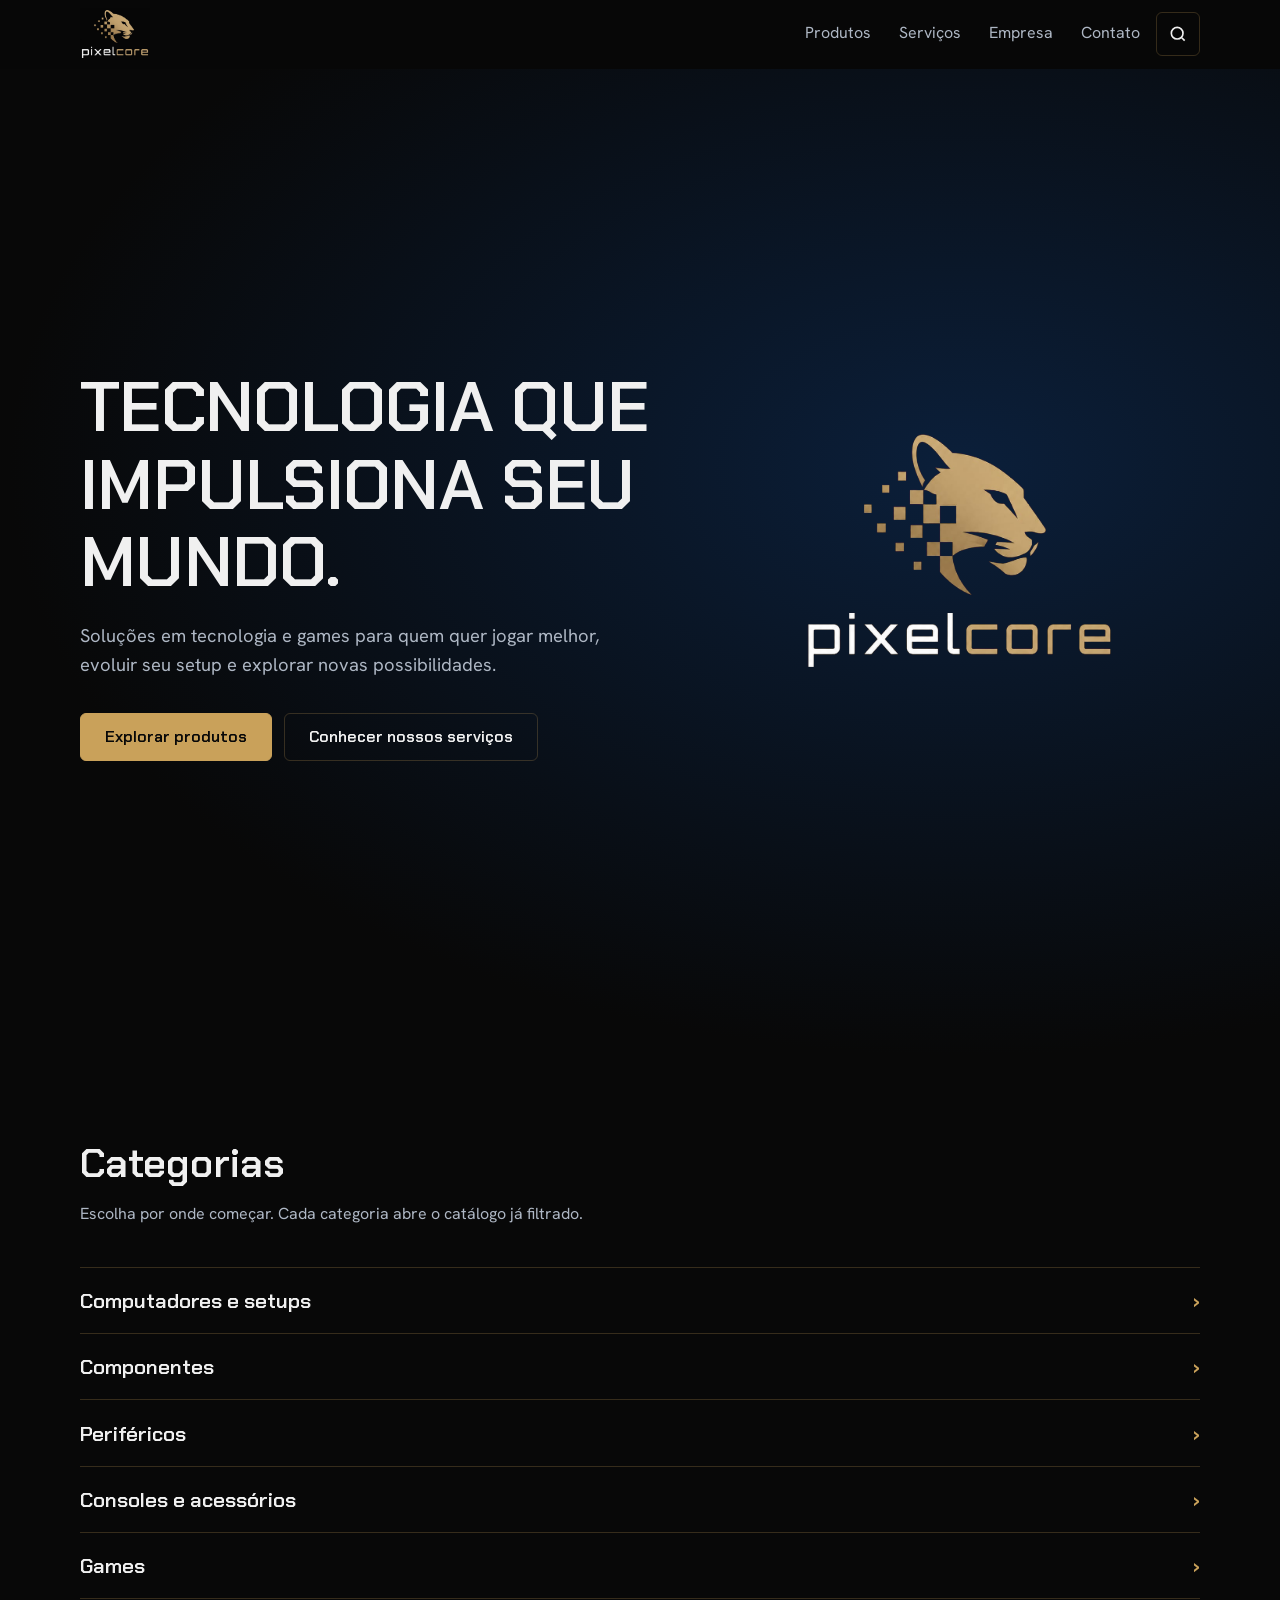
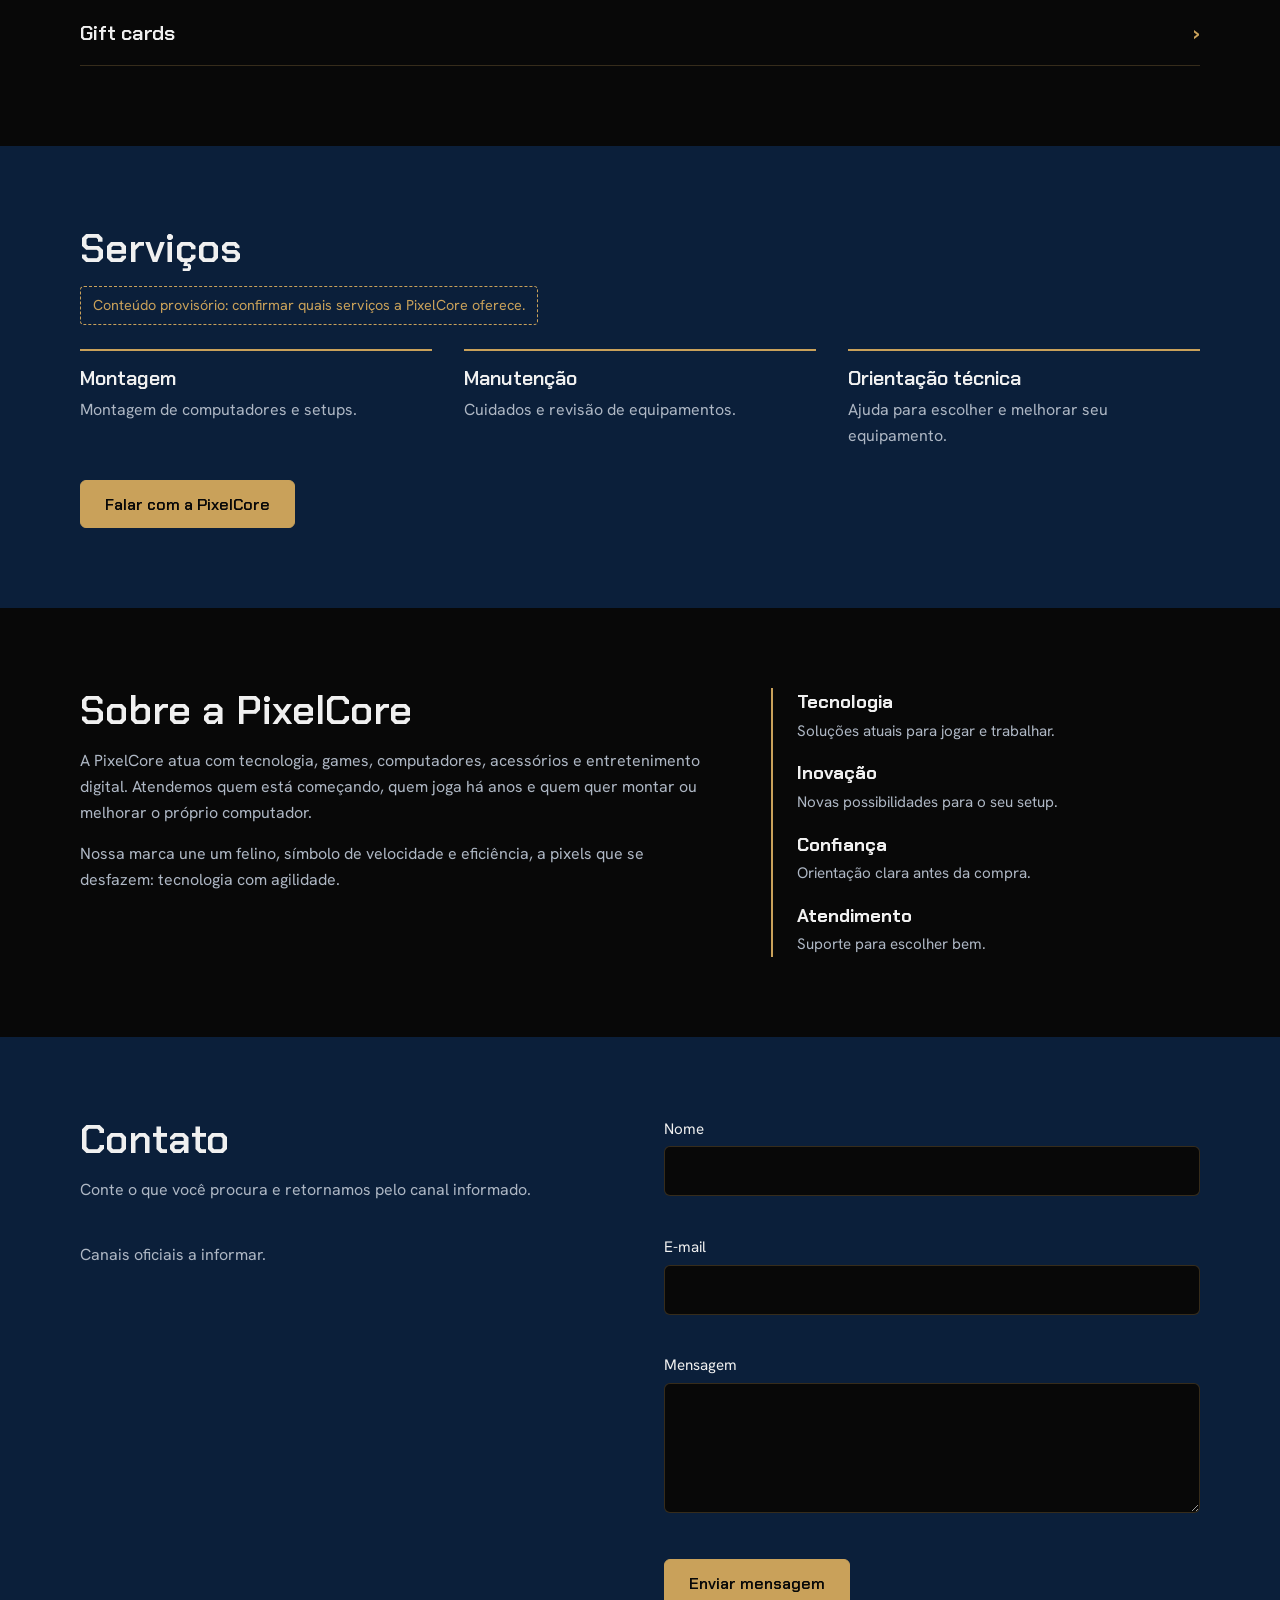
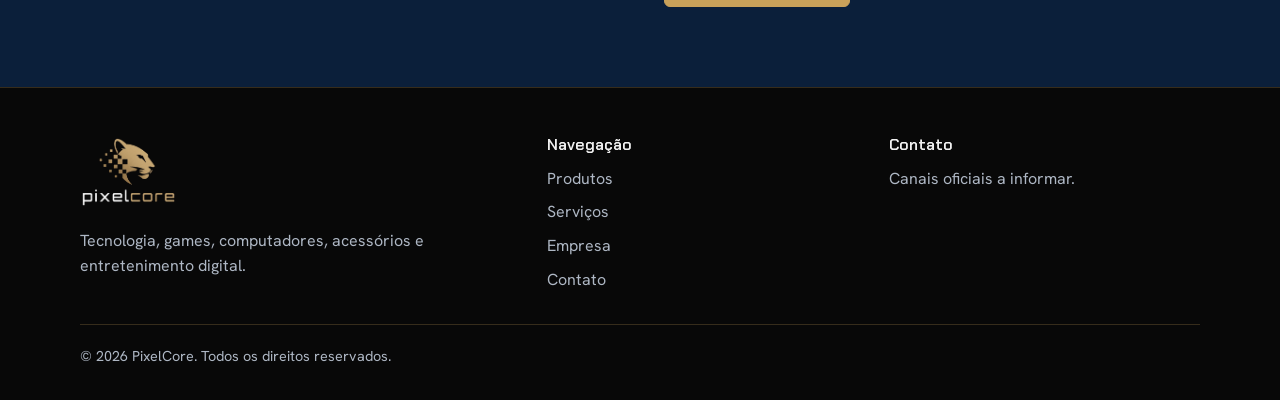
==== commit e2b61969: "Pixelcore Pixelcore" ====
--- a/index.html
+++ b/index.html
@@ -1,989 +1,16 @@
-<!DOCTYPE html>
-<html lang="pt-BR">
-<head>
-<meta charset="UTF-8">
-<meta name="viewport" content="width=device-width, initial-scale=1.0">
-<meta name="theme-color" content="#09090A">
-<meta name="description" content="PixelCore — Um Pixel do Futuro. Tecnologia, games, hardware, acessórios e suporte técnico.">
-<title>PixelCore — Um Pixel do Futuro</title>
-<link rel="preconnect" href="https://fonts.googleapis.com">
-<link rel="preconnect" href="https://fonts.gstatic.com" crossorigin>
-<link href="https://fonts.googleapis.com/css2?family=Chakra+Petch:wght@400;500;600;700&family=Inter:wght@400;500;600;700&display=swap" rel="stylesheet">
-<style>
-  :root{
-    --bg:#0A0A0B;
-    --bg-soft:#111113;
-    --panel:#151517;
-    --line:#232326;
-    --gold:#C9A15A;
-    --gold-bright:#E6C583;
-    --gold-dim:#8A6E3A;
-    --ink:#EDEBE6;
-    --ink-dim:#A6A39C;
-    --ink-faint:#6E6C68;
-    --danger:#C9583A;
-  }
-  *{margin:0;padding:0;box-sizing:border-box;}
-  html{scroll-behavior:smooth;}
-  body{
-    background:var(--bg);
-    color:var(--ink);
-    font-family:'Inter',sans-serif;
-    line-height:1.55;
-    -webkit-font-smoothing:antialiased;
-    overflow-x:hidden;
-  }
-  h1,h2,h3,h4,.display{
-    font-family:'Chakra Petch',sans-serif;
-    font-weight:600;
-    letter-spacing:0.01em;
-    color:var(--ink);
-  }
-  a{color:inherit;text-decoration:none;}
-  ul{list-style:none;}
-  img{max-width:100%;display:block;}
-  button{font-family:inherit;cursor:pointer;border:none;background:none;color:inherit;}
-  input,textarea{font-family:inherit;}
-  :focus-visible{outline:2px solid var(--gold);outline-offset:2px;}
-
-  .wrap{max-width:1180px;margin:0 auto;padding:0 24px;}
-
-  /* subtle pixel/circuit backdrop */
-  .grid-bg{
-    position:fixed;inset:0;z-index:0;pointer-events:none;
-    background-image:
-      linear-gradient(var(--line) 1px, transparent 1px),
-      linear-gradient(90deg, var(--line) 1px, transparent 1px);
-    background-size:64px 64px;
-    opacity:0.35;
-    mask-image:radial-gradient(ellipse 80% 60% at 50% 0%, #000 30%, transparent 75%);
-  }
-
-  /* ============ HEADER ============ */
-  header{
-    position:fixed;top:0;left:0;right:0;z-index:100;
-    background:rgba(10,10,11,0.75);
-    backdrop-filter:blur(14px) saturate(140%);
-    border-bottom:1px solid transparent;
-    transition:border-color .3s ease, background .3s ease;
-  }
-  header.scrolled{border-bottom-color:var(--line);background:rgba(10,10,11,0.92);}
-  .nav-inner{display:flex;align-items:center;justify-content:space-between;height:76px;}
-  .brand{display:flex;align-items:center;gap:10px;}
-  .brand img{height:42px;width:auto;border-radius:20px;}
-  .nav-links{display:flex;gap:36px;align-items:center;}
-  .nav-links a{
-    font-size:14px;color:var(--ink-dim);position:relative;padding:6px 0;
-    transition:color .2s ease;
-  }
-  .nav-links a:hover{color:var(--ink);}
-  .nav-links a::after{
-    content:'';position:absolute;left:0;bottom:0;width:0;height:1px;background:var(--gold);
-    transition:width .25s ease;
-  }
-  .nav-links a:hover::after{width:100%;}
-  .nav-actions{display:flex;align-items:center;gap:14px;}
-  .icon-btn{
-    width:40px;height:40px;display:flex;align-items:center;justify-content:center;
-    border:1px solid var(--line);border-radius:2px;color:var(--ink-dim);
-    transition:border-color .2s ease,color .2s ease;position:relative;
-  }
-  .icon-btn:hover{border-color:var(--gold-dim);color:var(--gold);}
-  .cart-count{
-    position:absolute;top:-7px;right:-7px;background:var(--gold);color:#0A0A0B;
-    font-size:10px;font-weight:700;min-width:16px;height:16px;border-radius:50%;
-    display:flex;align-items:center;justify-content:center;padding:0 2px;
-  }
-  .btn-primary{
-    background:var(--gold);color:#0A0A0B;font-weight:600;font-size:14px;
-    padding:11px 22px;border-radius:2px;transition:background .2s ease,transform .15s ease;
-    display:inline-flex;align-items:center;gap:8px;
-  }
-  .btn-primary:hover{background:var(--gold-bright);transform:translateY(-1px);}
-  .btn-outline{
-    border:1px solid var(--line);color:var(--ink);font-weight:500;font-size:14px;
-    padding:10px 21px;border-radius:2px;transition:border-color .2s ease,color .2s ease;
-    display:inline-flex;align-items:center;gap:8px;
-  }
-  .btn-outline:hover{border-color:var(--gold);color:var(--gold-bright);}
-  .menu-toggle{display:none;width:40px;height:40px;align-items:center;justify-content:center;color:var(--ink);}
-
-  /* ============ HERO ============ */
-  .hero{
-    position:relative;min-height:100vh;display:flex;flex-direction:column;
-    align-items:center;justify-content:center;text-align:center;padding:140px 24px 80px;
-    overflow:hidden;
-  }
-  #particleCanvas{position:absolute;inset:0;z-index:0;opacity:0.55;}
-  .hero-content{position:relative;z-index:2;max-width:760px;}
-  .hero-eyebrow{
-    display:inline-flex;align-items:center;gap:8px;color:var(--gold);
-    font-size:13px;letter-spacing:0.04em;margin-bottom:22px;
-    border:1px solid var(--gold-dim);padding:6px 14px;border-radius:2px;
-    opacity:0;
-  }
-  .hero-eyebrow .dot{width:6px;height:6px;background:var(--gold);border-radius:50%;}
-  .hero h1{
-    font-size:clamp(2.4rem,6vw,4.2rem);line-height:1.06;letter-spacing:0.005em;
-    margin-bottom:22px;opacity:0;
-  }
-  .hero h1 span{color:var(--gold);}
-  .hero p.lead{
-    font-size:17px;color:var(--ink-dim);max-width:560px;margin:0 auto 36px;opacity:0;
-  }
-  .hero-actions{display:flex;gap:14px;justify-content:center;flex-wrap:wrap;opacity:0;}
-
-  @keyframes riseIn{from{opacity:0;transform:translateY(18px);}to{opacity:1;transform:translateY(0);}}
-  .hero-eyebrow{animation:riseIn .7s ease .1s forwards;}
-  .hero h1{animation:riseIn .8s ease .25s forwards;}
-  .hero p.lead{animation:riseIn .8s ease .45s forwards;}
-  .hero-actions{animation:riseIn .8s ease .62s forwards;}
-
-  /* ============ SECTION SHARED ============ */
-  section{position:relative;z-index:1;padding:100px 0;}
-  .section-head{max-width:600px;margin-bottom:52px;}
-  .section-tag{color:var(--gold);font-size:13px;font-weight:600;margin-bottom:10px;}
-  .section-head h2{font-size:clamp(1.7rem,3.4vw,2.4rem);margin-bottom:14px;}
-  .section-head p{color:var(--ink-dim);font-size:15.5px;}
-  .divider{height:1px;background:var(--line);border:none;}
-
-  /* pixel-notch panel corners, echoing the logo's dissolve effect — used sparingly */
-  .notch{
-    clip-path:polygon(0 12px,12px 12px,12px 0,calc(100% - 12px) 0,calc(100% - 12px) 12px,100% 12px,100% 100%,0 100%);
-  }
-
-  /* ============ CATEGORIES ============ */
-  .cat-grid{display:grid;grid-template-columns:repeat(3,1fr);gap:1px;background:var(--line);border:1px solid var(--line);}
-  .cat-card{
-    background:var(--panel);padding:34px 26px;transition:background .25s ease;position:relative;
-    min-height:190px;display:flex;flex-direction:column;justify-content:space-between;
-  }
-  .cat-card:hover{background:#1a1a1d;}
-  .cat-card .cat-icon{color:var(--gold);margin-bottom:22px;}
-  .cat-card h3{font-size:17px;margin-bottom:8px;font-weight:600;}
-  .cat-card p{font-size:13.5px;color:var(--ink-faint);}
-  .cat-card .go{
-    position:absolute;top:28px;right:26px;color:var(--gold);opacity:0;transform:translateX(-6px);
-    transition:opacity .25s ease,transform .25s ease;
-  }
-  .cat-card:hover .go{opacity:1;transform:translateX(0);}
-
-  /* ============ TOOLBAR (search/filter) ============ */
-  .toolbar{display:flex;flex-wrap:wrap;gap:14px;align-items:center;justify-content:space-between;margin-bottom:36px;}
-  .search-box{
-    display:flex;align-items:center;gap:10px;border:1px solid var(--line);border-radius:2px;
-    padding:10px 14px;min-width:240px;flex:1 1 260px;background:var(--panel);
-  }
-  .search-box input{background:none;border:none;color:var(--ink);font-size:14px;width:100%;}
-  .search-box input::placeholder{color:var(--ink-faint);}
-  .search-box svg{color:var(--ink-faint);flex-shrink:0;}
-  .filter-row{display:flex;gap:8px;flex-wrap:wrap;}
-  .filter-chip{
-    border:1px solid var(--line);padding:8px 16px;border-radius:2px;font-size:13px;
-    color:var(--ink-dim);transition:all .2s ease;white-space:nowrap;
-  }
-  .filter-chip.active,.filter-chip:hover{border-color:var(--gold);color:var(--gold-bright);}
-
-  /* ============ PRODUCTS ============ */
-  .prod-grid{display:grid;grid-template-columns:repeat(4,1fr);gap:20px;}
-  .prod-card{
-    background:var(--panel);border:1px solid var(--line);border-radius:2px;overflow:hidden;
-    display:flex;flex-direction:column;transition:border-color .25s ease,transform .25s ease;
-  }
-  .prod-card:hover{border-color:var(--gold-dim);transform:translateY(-3px);}
-  .prod-media{
-    aspect-ratio:1/0.85;background:linear-gradient(160deg,#1c1c1f,#111112);
-    display:flex;align-items:center;justify-content:center;position:relative;color:var(--gold-dim);
-    overflow:hidden;
-  }
-  .prod-media img{
-    width:100%;height:100%;object-fit:contain;padding:18px;
-    filter:drop-shadow(0 14px 22px rgba(0,0,0,.45));
-    transition:transform .35s ease,filter .35s ease;
-  }
-  .prod-card:hover .prod-media img{
-    transform:scale(1.045);filter:drop-shadow(0 18px 28px rgba(214,175,98,.12));
-  }
-  .prod-media::after{
-    content:'FOTO REAL';position:absolute;left:10px;bottom:10px;
-    padding:4px 7px;border:1px solid rgba(214,175,98,.2);
-    background:rgba(7,7,8,.72);backdrop-filter:blur(8px);
-    color:var(--gold-bright);font:600 8px/1 Inter,sans-serif;letter-spacing:.12em;
-    pointer-events:none;
-  }
-  .fav-btn{
-    position:absolute;top:10px;right:10px;width:32px;height:32px;border-radius:50%;
-    background:rgba(10,10,11,0.6);border:1px solid var(--line);display:flex;align-items:center;justify-content:center;
-    color:var(--ink-dim);transition:color .2s ease,border-color .2s ease;
-  }
-  .fav-btn.active{color:var(--gold);border-color:var(--gold-dim);}
-  .prod-body{padding:16px 16px 18px;display:flex;flex-direction:column;gap:6px;flex:1;}
-  .prod-cat{font-size:11px;text-transform:uppercase;letter-spacing:0.06em;color:var(--gold-dim);}
-  .prod-name{font-size:14.5px;font-weight:600;color:var(--ink);min-height:38px;}
-  .prod-price{font-family:'Chakra Petch',sans-serif;font-size:19px;color:var(--gold-bright);margin-top:4px;}
-  .prod-foot{display:flex;gap:8px;margin-top:12px;}
-  .buy-btn{
-    flex:1;background:var(--gold);color:#0A0A0B;font-weight:600;font-size:13px;
-    padding:10px;border-radius:2px;transition:background .2s ease;
-  }
-  .buy-btn:hover{background:var(--gold-bright);}
-  .empty-state{padding:60px 0;text-align:center;color:var(--ink-faint);display:none;}
-
-  /* ============ SERVICES ============ */
-  .serv-grid{display:grid;grid-template-columns:repeat(3,1fr);gap:1px;background:var(--line);border:1px solid var(--line);}
-  .serv-card{background:var(--panel);padding:30px 26px;transition:background .25s ease;}
-  .serv-card:hover{background:#1a1a1d;}
-  .serv-icon{color:var(--gold);margin-bottom:18px;}
-  .serv-card h3{font-size:16px;margin-bottom:8px;}
-  .serv-card p{font-size:13.5px;color:var(--ink-faint);}
-
-  /* ============ ABOUT ============ */
-  .about-grid{display:grid;grid-template-columns:1fr 1fr;gap:64px;align-items:center;}
-  .about-copy p{color:var(--ink-dim);font-size:15.5px;margin-bottom:16px;}
-  .about-stats{display:grid;grid-template-columns:repeat(3,1fr);gap:1px;background:var(--line);border:1px solid var(--line);margin-top:30px;}
-  .stat{background:var(--panel);padding:22px 18px;text-align:center;}
-  .stat .num{font-family:'Chakra Petch',sans-serif;font-size:26px;color:var(--gold-bright);}
-  .stat .label{font-size:12px;color:var(--ink-faint);margin-top:4px;}
-  .about-visual{
-    aspect-ratio:4/5;border:1px solid var(--line);background:
-      radial-gradient(circle at 30% 20%, rgba(201,161,90,0.14), transparent 55%),
-      linear-gradient(160deg,#141416,#0c0c0d);
-    display:flex;align-items:center;justify-content:center;
-  }
-  .about-visual img{width:56%;opacity:0.9;border-radius:32px;}
-
-  .diff-list{display:grid;grid-template-columns:repeat(2,1fr);gap:1px;background:var(--line);border:1px solid var(--line);}
-  .diff-item{background:var(--panel);padding:22px 24px;display:flex;align-items:center;gap:16px;}
-  .diff-item .check{
-    width:30px;height:30px;flex-shrink:0;border:1px solid var(--gold-dim);border-radius:50%;
-    display:flex;align-items:center;justify-content:center;color:var(--gold);
-  }
-  .diff-item span{font-size:14.5px;color:var(--ink);}
-
-  /* ============ CTA ============ */
-  .cta{
-    background:linear-gradient(150deg,#151513,#0A0A0B 60%);
-    border-top:1px solid var(--line);border-bottom:1px solid var(--line);
-    text-align:center;padding:110px 24px;
-  }
-  .cta h2{font-size:clamp(1.9rem,4.4vw,3rem);max-width:760px;margin:0 auto 18px;line-height:1.15;}
-  .cta p{color:var(--ink-dim);max-width:520px;margin:0 auto 34px;font-size:15.5px;}
-
-  /* ============ CONTACT ============ */
-  .contact-grid{display:grid;grid-template-columns:1fr 1fr;gap:60px;}
-  .field{margin-bottom:18px;}
-  .field label{display:block;font-size:13px;color:var(--ink-dim);margin-bottom:7px;}
-  .field input,.field textarea{
-    width:100%;background:var(--panel);border:1px solid var(--line);border-radius:2px;
-    padding:12px 14px;color:var(--ink);font-size:14px;transition:border-color .2s ease;
-  }
-  .field input:focus,.field textarea:focus{border-color:var(--gold);}
-  .field textarea{resize:vertical;min-height:110px;}
-  .field .err{color:var(--danger);font-size:12px;margin-top:5px;display:none;}
-  .field.invalid input,.field.invalid textarea{border-color:var(--danger);}
-  .field.invalid .err{display:block;}
-  .form-msg{
-    display:none;padding:12px 14px;border:1px solid var(--gold-dim);color:var(--gold-bright);
-    font-size:13.5px;border-radius:2px;margin-bottom:18px;background:rgba(201,161,90,0.08);
-  }
-  .contact-info h3{font-size:16px;margin-bottom:16px;}
-  .info-row{display:flex;gap:14px;margin-bottom:20px;color:var(--ink-dim);font-size:14px;}
-  .info-row svg{color:var(--gold);flex-shrink:0;margin-top:2px;}
-  .social-row{display:flex;gap:10px;margin-top:26px;}
-
-  /* ============ FOOTER ============ */
-  footer{border-top:1px solid var(--line);padding:64px 0 28px;}
-  .foot-grid{display:grid;grid-template-columns:1.4fr 1fr 1fr 1fr;gap:40px;margin-bottom:48px;}
-  .foot-brand img{height:34px;margin-bottom:14px;border-radius:16px;}
-  .foot-brand p{color:var(--ink-faint);font-size:13.5px;max-width:260px;}
-  .foot-col h4{font-size:13px;color:var(--ink);margin-bottom:16px;letter-spacing:0.02em;}
-  .foot-col li{margin-bottom:10px;}
-  .foot-col a{color:var(--ink-faint);font-size:13.5px;transition:color .2s ease;}
-  .foot-col a:hover{color:var(--gold);}
-  .foot-bottom{
-    display:flex;justify-content:space-between;align-items:center;flex-wrap:wrap;gap:12px;
-    padding-top:26px;border-top:1px solid var(--line);color:var(--ink-faint);font-size:12.5px;
-  }
-
-  /* ============ CART DRAWER ============ */
-  .overlay{position:fixed;inset:0;background:rgba(0,0,0,0.55);z-index:200;opacity:0;pointer-events:none;transition:opacity .3s ease;}
-  .overlay.show{opacity:1;pointer-events:auto;}
-  .drawer{
-    position:fixed;top:0;right:0;bottom:0;width:380px;max-width:92vw;background:var(--bg-soft);
-    border-left:1px solid var(--line);z-index:201;transform:translateX(100%);transition:transform .35s ease;
-    display:flex;flex-direction:column;
-  }
-  .drawer.show{transform:translateX(0);}
-  .drawer-head{display:flex;justify-content:space-between;align-items:center;padding:22px 22px;border-bottom:1px solid var(--line);}
-  .drawer-head h3{font-size:17px;}
-  .drawer-body{flex:1;overflow-y:auto;padding:18px 22px;}
-  .cart-item{display:flex;gap:12px;padding:14px 0;border-bottom:1px solid var(--line);}
-  .cart-item .thumb{width:56px;height:56px;background:#1a1a1d;border:1px solid var(--line);flex-shrink:0;display:flex;align-items:center;justify-content:center;color:var(--gold-dim);}
-  .cart-item .info{flex:1;}
-  .cart-item .info .name{font-size:13.5px;margin-bottom:4px;}
-  .cart-item .info .price{color:var(--gold-bright);font-size:13.5px;font-family:'Chakra Petch',sans-serif;}
-  .cart-item .rm{color:var(--ink-faint);font-size:12px;}
-  .cart-item .rm:hover{color:var(--danger);}
-  .drawer-foot{padding:20px 22px;border-top:1px solid var(--line);}
-  .drawer-foot .total{display:flex;justify-content:space-between;font-size:15px;margin-bottom:16px;}
-  .drawer-foot .total b{color:var(--gold-bright);font-family:'Chakra Petch',sans-serif;font-size:18px;}
-  .cart-empty{color:var(--ink-faint);font-size:13.5px;text-align:center;padding:40px 0;}
-
-  /* ============ MOBILE MENU ============ */
-  .mobile-menu{
-    position:fixed;top:76px;left:0;right:0;background:var(--bg-soft);border-bottom:1px solid var(--line);
-    z-index:99;transform:translateY(-110%);transition:transform .3s ease;padding:20px 24px 28px;
-  }
-  .mobile-menu.show{transform:translateY(0);}
-  .mobile-menu a{display:block;padding:13px 0;font-size:15px;color:var(--ink-dim);border-bottom:1px solid var(--line);}
-  .mobile-menu .btn-primary{margin-top:16px;width:100%;justify-content:center;}
-
-  /* ============ RESPONSIVE ============ */
-  @media (max-width:980px){
-    .nav-links{display:none;}
-    .menu-toggle{display:flex;}
-    .cat-grid{grid-template-columns:repeat(2,1fr);}
-    .prod-grid{grid-template-columns:repeat(2,1fr);}
-    .serv-grid{grid-template-columns:repeat(2,1fr);}
-    .about-grid{grid-template-columns:1fr;gap:40px;}
-    .about-visual{order:-1;max-width:340px;margin:0 auto;}
-    .contact-grid{grid-template-columns:1fr;gap:40px;}
-    .foot-grid{grid-template-columns:1fr 1fr;}
-    .diff-list{grid-template-columns:1fr;}
-  }
-  @media (max-width:560px){
-    .prod-grid{grid-template-columns:1fr 1fr;}
-    .cat-grid{grid-template-columns:1fr;}
-    .serv-grid{grid-template-columns:1fr;}
-    .foot-grid{grid-template-columns:1fr 1fr;gap:28px;}
-    section{padding:70px 0;}
-    .hero{padding:120px 20px 60px;}
-    .prod-name{min-height:auto;}
-  }
-
-
-/* =========================================================
-   PIXELCORE — IDENTIDADE "UM PIXEL DO FUTURO"
-   Camada visual premium/futurista sobre o layout original.
-   ========================================================= */
-:root{
-  --bg:#070708;
-  --bg-soft:#0D0D0F;
-  --panel:#111114;
-  --panel-2:#151519;
-  --line:rgba(230,197,131,.13);
-  --gold:#D6AF62;
-  --gold-bright:#F1D18F;
-  --gold-dim:#80652F;
-  --ink:#F4F1E9;
-  --ink-dim:#9F9B92;
-  --glow:rgba(214,175,98,.18);
-}
-
-html{scroll-behavior:smooth;}
-body{
-  background:
-    radial-gradient(circle at 50% -10%, rgba(214,175,98,.10), transparent 34%),
-    radial-gradient(circle at 90% 40%, rgba(214,175,98,.045), transparent 26%),
-    var(--bg);
-  color:var(--ink);
-}
-body::before{
-  content:"";position:fixed;inset:0;pointer-events:none;z-index:0;opacity:.34;
-  background-image:linear-gradient(rgba(255,255,255,.018) 1px,transparent 1px),linear-gradient(90deg,rgba(255,255,255,.018) 1px,transparent 1px);
-  background-size:48px 48px;
-  mask-image:linear-gradient(to bottom,black,transparent 78%);
-}
-::selection{background:var(--gold);color:#080808;}
-::-webkit-scrollbar{width:9px}
-::-webkit-scrollbar-track{background:#080809}
-::-webkit-scrollbar-thumb{background:#3a3020;border-radius:20px;border:2px solid #080809}
-::-webkit-scrollbar-thumb:hover{background:var(--gold-dim)}
-
-#siteHeader{
-  background:rgba(7,7,8,.72)!important;
-  border-bottom:1px solid rgba(214,175,98,.10)!important;
-  backdrop-filter:blur(18px) saturate(130%);
-  -webkit-backdrop-filter:blur(18px) saturate(130%);
-}
-.brand{position:relative;transition:transform .25s ease,filter .25s ease;}
-.brand:hover{transform:translateY(-1px);filter:drop-shadow(0 0 18px rgba(214,175,98,.16));}
-.brand::after{
-  content:"UM PIXEL DO FUTURO";
-  position:absolute;left:0;bottom:-9px;font:600 7px/1 Inter,sans-serif;letter-spacing:.22em;color:rgba(214,175,98,.68);white-space:nowrap;pointer-events:none;
-}
-.nav-links a{position:relative;transition:color .2s ease}
-.nav-links a::after{content:"";position:absolute;left:50%;bottom:-8px;width:0;height:1px;background:var(--gold);box-shadow:0 0 10px var(--gold);transition:.25s ease;transform:translateX(-50%)}
-.nav-links a:hover::after{width:100%}
-
-.hero{min-height:calc(100vh - 76px);display:grid;place-items:center;overflow:hidden;isolation:isolate;}
-.hero::before{
-  content:"PIXELCORE";position:absolute;z-index:-1;right:-4vw;bottom:2vh;font:700 clamp(6rem,18vw,17rem)/.8 "Chakra Petch",sans-serif;letter-spacing:-.08em;color:rgba(255,255,255,.018);white-space:nowrap;pointer-events:none;
-}
-.hero-content{max-width:900px;text-align:center;padding:40px 0;}
-.hero-eyebrow{letter-spacing:.18em!important;text-transform:uppercase;font-size:11px!important;color:var(--gold-bright)!important;}
-.hero-eyebrow .dot{box-shadow:0 0 12px var(--gold);}
-.hero h1{font-size:clamp(3.2rem,9vw,7.4rem)!important;line-height:.88!important;letter-spacing:-.055em!important;text-shadow:0 0 50px rgba(214,175,98,.07);}
-.hero h1 span{background:linear-gradient(110deg,var(--gold),var(--gold-bright),var(--gold));-webkit-background-clip:text;background-clip:text;color:transparent;}
-.hero p.lead{max-width:650px;margin:24px auto 0!important;font-size:clamp(1rem,2vw,1.15rem)!important;color:#B7B2A8!important;}
-.hero-actions{margin-top:32px;}
-.btn-primary,.btn-outline,.buy-btn,.filter-chip,.icon-btn{transition:transform .2s ease,border-color .2s ease,background .2s ease,box-shadow .2s ease,color .2s ease;}
-.btn-primary{box-shadow:0 8px 30px rgba(214,175,98,.10),inset 0 1px rgba(255,255,255,.25);}
-.btn-primary:hover{box-shadow:0 12px 36px rgba(214,175,98,.20),0 0 0 1px rgba(214,175,98,.22);}
-.btn-outline:hover,.icon-btn:hover{box-shadow:0 0 22px rgba(214,175,98,.08);}
-
-section{scroll-margin-top:90px;}
-.section-tag{text-transform:uppercase;letter-spacing:.18em;font-size:10px!important;}
-.section-head h2{letter-spacing:-.035em;}
-.cat-grid,.prod-grid,.serv-grid{perspective:900px;}
-.cat-grid>*,.prod-grid>*,.serv-grid>*{transition:transform .28s ease,box-shadow .28s ease,border-color .28s ease;}
-.cat-grid>*:hover,.prod-grid>*:hover,.serv-grid>*:hover{transform:translateY(-5px);box-shadow:0 18px 50px rgba(0,0,0,.28),0 0 0 1px rgba(214,175,98,.08);}
-.search-box:focus-within{border-color:var(--gold-dim)!important;box-shadow:0 0 0 4px rgba(214,175,98,.05),0 0 28px rgba(214,175,98,.05);}
-input,button,a{outline-color:var(--gold);}
-
-#sobre .about-visual{position:relative;}
-#sobre .about-visual::after{
-  content:"PC / GAME / TECH";position:absolute;right:16px;bottom:16px;padding:8px 10px;border:1px solid rgba(214,175,98,.20);background:rgba(7,7,8,.62);backdrop-filter:blur(10px);font:600 9px Inter,sans-serif;letter-spacing:.16em;color:var(--gold-bright);
-}
-footer{background:linear-gradient(to bottom,rgba(214,175,98,.025),transparent 30%),#080809!important;}
-.foot-bottom{border-top-color:rgba(214,175,98,.10)!important;}
-
-@media(max-width:560px){
-  .brand::after{font-size:6px;bottom:-8px;}
-  .hero{min-height:calc(100svh - 70px);padding-top:80px!important;}
-  .hero h1{font-size:clamp(3rem,16vw,4.7rem)!important;}
-  .hero p.lead{font-size:.95rem!important;line-height:1.65!important;}
-}
-
-</style>
-</head>
-<body>
-
-<div class="grid-bg"></div>
-
-<!-- ============ HEADER ============ -->
-<header id="siteHeader">
-  <div class="wrap nav-inner">
-    <a href="#home" class="brand">
-      <img src="[data-uri]" alt="PixelCore">
-    </a>
-    <nav class="nav-links">
-      <a href="#home">Início</a>
-      <a href="#produtos">Produtos</a>
-      <a href="#servicos">Serviços</a>
-      <a href="#sobre">Sobre Nós</a>
-      <a href="#contato">Contato</a>
-    </nav>
-    <div class="nav-actions">
-      <button class="icon-btn" id="cartBtn" aria-label="Carrinho">
-        <svg width="18" height="18" viewBox="0 0 24 24" fill="none" stroke="currentColor" stroke-width="1.6"><circle cx="9" cy="21" r="1"/><circle cx="20" cy="21" r="1"/><path d="M1 1h4l2.68 13.39a2 2 0 0 0 2 1.61h9.72a2 2 0 0 0 2-1.61L23 6H6"/></svg>
-        <span class="cart-count" id="cartCount">0</span>
-      </button>
-      <a href="#produtos" class="btn-primary">Ver produtos</a>
-      <button class="menu-toggle" id="menuToggle" aria-label="Menu">
-        <svg width="22" height="22" viewBox="0 0 24 24" fill="none" stroke="currentColor" stroke-width="1.8"><path d="M3 6h18M3 12h18M3 18h18"/></svg>
-      </button>
-    </div>
-  </div>
-  <div class="mobile-menu" id="mobileMenu">
-    <a href="#home">Início</a>
-    <a href="#produtos">Produtos</a>
-    <a href="#servicos">Serviços</a>
-    <a href="#sobre">Sobre Nós</a>
-    <a href="#contato">Contato</a>
-    <a href="#produtos" class="btn-primary">Ver produtos</a>
-  </div>
-</header>
-
-<!-- ============ HERO ============ -->
-<section class="hero" id="home">
-  <canvas id="particleCanvas"></canvas>
-  <div class="hero-content">
-    <div class="hero-eyebrow"><span class="dot"></span>PIXELCORE / UM PIXEL DO FUTURO</div>
-    <h1>UM PIXEL <span>DO FUTURO.</span></h1>
-    <p class="lead">Tecnologia, games e hardware reunidos em uma experiência criada para a próxima geração.</p>
-    <div class="hero-actions">
-      <a href="#produtos" class="btn-primary">
-        Comprar agora
-        <svg width="15" height="15" viewBox="0 0 24 24" fill="none" stroke="currentColor" stroke-width="2"><path d="M5 12h14M13 5l7 7-7 7"/></svg>
-      </a>
-      <a href="#servicos" class="btn-outline">Conheça nossos serviços</a>
-    </div>
-  </div>
-</section>
-
-<!-- ============ CATEGORIAS ============ -->
-<section id="categorias">
-  <div class="wrap">
-    <div class="section-head">
-      <div class="section-tag">Catálogo</div>
-      <h2>Encontre exatamente o que seu setup precisa</h2>
-      <p>Seis frentes de atuação, uma só loja de confiança.</p>
-    </div>
-    <div class="cat-grid" id="catGrid">
-      <!-- filled by JS -->
-    </div>
-  </div>
-</section>
-
-<!-- ============ PRODUTOS ============ -->
-<section id="produtos">
-  <div class="wrap">
-    <div class="section-head">
-      <div class="section-tag">Loja</div>
-      <h2>Produtos em destaque</h2>
-      <p>Seleção pensada para quem monta, joga e não abre mão de qualidade.</p>
-    </div>
-    <div class="toolbar">
-      <div class="search-box">
-        <svg width="16" height="16" viewBox="0 0 24 24" fill="none" stroke="currentColor" stroke-width="2"><circle cx="11" cy="11" r="8"/><path d="M21 21l-4.3-4.3"/></svg>
-        <input type="text" id="searchInput" placeholder="Buscar produto...">
-      </div>
-      <div class="filter-row" id="filterRow">
-        <button class="filter-chip active" data-cat="Todos">Todos</button>
-        <button class="filter-chip" data-cat="PC Gaming">PC Gaming</button>
-        <button class="filter-chip" data-cat="Componentes">Componentes</button>
-        <button class="filter-chip" data-cat="Periféricos">Periféricos</button>
-        <button class="filter-chip" data-cat="Consoles">Consoles</button>
-        <button class="filter-chip" data-cat="Games">Games</button>
-        <button class="filter-chip" data-cat="Gift Cards">Gift Cards</button>
-      </div>
-    </div>
-    <div class="prod-grid" id="prodGrid"></div>
-    <div class="empty-state" id="emptyState">Nenhum produto encontrado para essa busca.</div>
-  </div>
-</section>
-
-<!-- ============ SERVIÇOS ============ -->
-<section id="servicos">
-  <div class="wrap">
-    <div class="section-head">
-      <div class="section-tag">Suporte técnico</div>
-      <h2>Serviços para manter tudo funcionando</h2>
-      <p>Da montagem ao reparo, cuidamos do seu equipamento com técnicos especializados.</p>
-    </div>
-    <div class="serv-grid" id="servGrid"></div>
-  </div>
-</section>
-
-<!-- ============ SOBRE ============ -->
-<section id="sobre">
-  <div class="wrap about-grid">
-    <div class="about-copy">
-      <div class="section-tag">Sobre a PixelCore</div>
-      <h2 style="margin-bottom:20px;font-size:clamp(1.7rem,3.4vw,2.2rem);">Construída para quem leva tecnologia a sério</h2>
-      <p>A PixelCore nasceu da união entre paixão por games e domínio técnico em hardware. Reunimos em um só lugar peças, acessórios e serviços para que montar, atualizar ou consertar um setup deixe de ser complicado.</p>
-      <p>Cada produto que vendemos passa por curadoria própria, e cada reparo que fazemos segue um processo rígido de diagnóstico e teste. Não vendemos apenas componentes — entregamos confiabilidade para quem depende da própria máquina todos os dias.</p>
-      <p>Nosso compromisso é simples: qualidade real, atendimento humano e suporte técnico que resolve.</p>
-      <div class="about-stats">
-        <div class="stat"><div class="num">12k+</div><div class="label">Clientes atendidos</div></div>
-        <div class="stat"><div class="num">98%</div><div class="label">Satisfação</div></div>
-        <div class="stat"><div class="num">7</div><div class="label">Anos de mercado</div></div>
-      </div>
-    </div>
-    <div class="about-visual">
-      <img src="[data-uri]" alt="PixelCore">
-    </div>
-  </div>
-</section>
-
-<!-- ============ DIFERENCIAIS ============ -->
-<section id="diferenciais">
-  <div class="wrap">
-    <div class="section-head">
-      <div class="section-tag">Por que a PixelCore</div>
-      <h2>O que nos diferencia</h2>
-    </div>
-    <div class="diff-list">
-      <div class="diff-item"><div class="check"><svg width="14" height="14" viewBox="0 0 24 24" fill="none" stroke="currentColor" stroke-width="3"><path d="M20 6L9 17l-5-5"/></svg></div><span>Atendimento especializado</span></div>
-      <div class="diff-item"><div class="check"><svg width="14" height="14" viewBox="0 0 24 24" fill="none" stroke="currentColor" stroke-width="3"><path d="M20 6L9 17l-5-5"/></svg></div><span>Produtos de qualidade</span></div>
-      <div class="diff-item"><div class="check"><svg width="14" height="14" viewBox="0 0 24 24" fill="none" stroke="currentColor" stroke-width="3"><path d="M20 6L9 17l-5-5"/></svg></div><span>Soluções para PC e console</span></div>
-      <div class="diff-item"><div class="check"><svg width="14" height="14" viewBox="0 0 24 24" fill="none" stroke="currentColor" stroke-width="3"><path d="M20 6L9 17l-5-5"/></svg></div><span>Suporte técnico</span></div>
-      <div class="diff-item"><div class="check"><svg width="14" height="14" viewBox="0 0 24 24" fill="none" stroke="currentColor" stroke-width="3"><path d="M20 6L9 17l-5-5"/></svg></div><span>Experiência gamer</span></div>
-      <div class="diff-item"><div class="check"><svg width="14" height="14" viewBox="0 0 24 24" fill="none" stroke="currentColor" stroke-width="3"><path d="M20 6L9 17l-5-5"/></svg></div><span>Segurança na compra</span></div>
-    </div>
-  </div>
-</section>
-
-<!-- ============ CTA ============ -->
-<section class="cta">
-  <div class="wrap">
-    <h2>PRONTO PARA DAR O PRÓXIMO NÍVEL AO SEU SETUP?</h2>
-    <p>Encontre tecnologia, games e soluções para deixar seu setup do jeito que você sempre quis.</p>
-    <a href="#contato" class="btn-primary">
-      Falar com a PixelCore
-      <svg width="15" height="15" viewBox="0 0 24 24" fill="none" stroke="currentColor" stroke-width="2"><path d="M5 12h14M13 5l7 7-7 7"/></svg>
-    </a>
-  </div>
-</section>
-
-<!-- ============ CONTATO ============ -->
-<section id="contato">
-  <div class="wrap contact-grid">
-    <div>
-      <div class="section-tag">Fale com a gente</div>
-      <h2 style="margin-bottom:26px;font-size:clamp(1.7rem,3.4vw,2.2rem);">Vamos falar sobre o seu setup</h2>
-      <div class="form-msg" id="formMsg">Mensagem enviada com sucesso! Nossa equipe vai te responder em breve.</div>
-      <form id="contactForm" novalidate>
-        <div class="field" data-field="nome">
-          <label for="fNome">Nome</label>
-          <input type="text" id="fNome" name="nome" placeholder="Seu nome completo">
-          <div class="err">Informe seu nome.</div>
-        </div>
-        <div class="field" data-field="email">
-          <label for="fEmail">E-mail</label>
-          <input type="email" id="fEmail" name="email" placeholder="seu@email.com">
-          <div class="err">Informe um e-mail válido.</div>
-        </div>
-        <div class="field" data-field="whatsapp">
-          <label for="fWhats">WhatsApp</label>
-          <input type="text" id="fWhats" name="whatsapp" placeholder="(00) 00000-0000">
-          <div class="err">Informe um número de WhatsApp.</div>
-        </div>
-        <div class="field" data-field="assunto">
-          <label for="fAssunto">Assunto</label>
-          <input type="text" id="fAssunto" name="assunto" placeholder="Sobre o que você quer falar?">
-          <div class="err">Informe o assunto.</div>
-        </div>
-        <div class="field" data-field="mensagem">
-          <label for="fMsg">Mensagem</label>
-          <textarea id="fMsg" name="mensagem" placeholder="Conte os detalhes..."></textarea>
-          <div class="err">Escreva sua mensagem.</div>
-        </div>
-        <button type="submit" class="btn-primary" style="width:100%;justify-content:center;margin-top:6px;">Enviar mensagem</button>
-      </form>
-    </div>
-    <div class="contact-info">
-      <h3>Outros canais</h3>
-      <div class="info-row">
-        <svg width="18" height="18" viewBox="0 0 24 24" fill="none" stroke="currentColor" stroke-width="1.7"><path d="M22 16.92v3a2 2 0 0 1-2.18 2 19.79 19.79 0 0 1-8.63-3.07 19.5 19.5 0 0 1-6-6 19.79 19.79 0 0 1-3.07-8.67A2 2 0 0 1 4.11 2h3a2 2 0 0 1 2 1.72c.127.96.362 1.903.7 2.81a2 2 0 0 1-.45 2.11L8.09 9.91a16 16 0 0 0 6 6l1.27-1.27a2 2 0 0 1 2.11-.45c.907.338 1.85.573 2.81.7A2 2 0 0 1 22 16.92z"/></svg>
-        <div>WhatsApp<br><strong style="color:var(--ink);">(11) 98888-4433</strong></div>
-      </div>
-      <div class="info-row">
-        <svg width="18" height="18" viewBox="0 0 24 24" fill="none" stroke="currentColor" stroke-width="1.7"><path d="M4 4h16v16H4z" opacity="0"/><path d="M22 6l-10 7L2 6"/><path d="M2 6h20v12H2z"/></svg>
-        <div>E-mail<br><strong style="color:var(--ink);">contato@pixelcore.com.br</strong></div>
-      </div>
-      <div class="info-row">
-        <svg width="18" height="18" viewBox="0 0 24 24" fill="none" stroke="currentColor" stroke-width="1.7"><circle cx="12" cy="10" r="3"/><path d="M12 21s7-6.5 7-11a7 7 0 1 0-14 0c0 4.5 7 11 7 11z"/></svg>
-        <div>Loja física<br><strong style="color:var(--ink);">Av. Tecnologia, 1200 — São Paulo/SP</strong></div>
-      </div>
-      <div class="social-row">
-        <a class="icon-btn" href="#" aria-label="Instagram"><svg width="16" height="16" viewBox="0 0 24 24" fill="none" stroke="currentColor" stroke-width="1.7"><rect x="2" y="2" width="20" height="20" rx="5"/><circle cx="12" cy="12" r="4"/><circle cx="17.5" cy="6.5" r="1"/></svg></a>
-        <a class="icon-btn" href="#" aria-label="WhatsApp"><svg width="16" height="16" viewBox="0 0 24 24" fill="none" stroke="currentColor" stroke-width="1.7"><path d="M22 16.92v3a2 2 0 0 1-2.18 2 19.79 19.79 0 0 1-8.63-3.07 19.5 19.5 0 0 1-6-6 19.79 19.79 0 0 1-3.07-8.67A2 2 0 0 1 4.11 2h3a2 2 0 0 1 2 1.72c.127.96.362 1.903.7 2.81a2 2 0 0 1-.45 2.11L8.09 9.91a16 16 0 0 0 6 6l1.27-1.27a2 2 0 0 1 2.11-.45c.907.338 1.85.573 2.81.7A2 2 0 0 1 22 16.92z"/></svg></a>
-        <a class="icon-btn" href="#" aria-label="YouTube"><svg width="16" height="16" viewBox="0 0 24 24" fill="none" stroke="currentColor" stroke-width="1.7"><rect x="2" y="5" width="20" height="14" rx="4"/><path d="M10 9.5l5 2.5-5 2.5z"/></svg></a>
-        <a class="icon-btn" href="#" aria-label="Discord"><svg width="16" height="16" viewBox="0 0 24 24" fill="none" stroke="currentColor" stroke-width="1.7"><circle cx="9" cy="12" r="1.2"/><circle cx="15" cy="12" r="1.2"/><path d="M7 5.5C9 4.7 15 4.7 17 5.5c1.6 2 2.4 5 2.4 9-1.4 1.2-3 1.8-4.6 2l-.8-1.4c.8-.2 1.5-.5 2.2-.9-1.9.9-4.1 1.4-6.2 1.4s-4.3-.5-6.2-1.4c.7.4 1.4.7 2.2.9L5.2 16.5c-1.6-.2-3.2-.8-4.6-2 0-4 .8-7 2.4-9z"/></svg></a>
-      </div>
-    </div>
-  </div>
-</section>
-
-<!-- ============ FOOTER ============ -->
-<footer>
-  <div class="wrap">
-    <div class="foot-grid">
-      <div class="foot-brand">
-        <img src="[data-uri]" alt="PixelCore">
-        <p>Um Pixel do Futuro. Hardware, games e soluções para PC e console com tecnologia, curadoria e identidade.</p>
-      </div>
-      <div class="foot-col">
-        <h4>Links rápidos</h4>
-        <ul>
-          <li><a href="#home">Início</a></li>
-          <li><a href="#produtos">Produtos</a></li>
-          <li><a href="#servicos">Serviços</a></li>
-          <li><a href="#sobre">Sobre nós</a></li>
-          <li><a href="#contato">Contato</a></li>
-        </ul>
-      </div>
-      <div class="foot-col">
-        <h4>Categorias</h4>
-        <ul>
-          <li><a href="#produtos">PC Gaming</a></li>
-          <li><a href="#produtos">Componentes</a></li>
-          <li><a href="#produtos">Periféricos</a></li>
-          <li><a href="#produtos">Consoles</a></li>
-          <li><a href="#produtos">Games</a></li>
-          <li><a href="#produtos">Gift Cards</a></li>
-        </ul>
-      </div>
-      <div class="foot-col">
-        <h4>Serviços</h4>
-        <ul>
-          <li><a href="#servicos">Montagem de PC</a></li>
-          <li><a href="#servicos">Manutenção</a></li>
-          <li><a href="#servicos">Formatação</a></li>
-          <li><a href="#servicos">Conserto de consoles</a></li>
-        </ul>
-      </div>
-    </div>
-    <div class="foot-bottom">
-      <span>© 2026 PixelCore. Todos os direitos reservados.</span>
-      <span>UM PIXEL DO FUTURO.</span>
-    </div>
-  </div>
-</footer>
-
-<!-- ============ CART DRAWER ============ -->
-<div class="overlay" id="overlay"></div>
-<div class="drawer" id="cartDrawer">
-  <div class="drawer-head">
-    <h3>Seu carrinho</h3>
-    <button class="icon-btn" id="closeCart" aria-label="Fechar">
-      <svg width="16" height="16" viewBox="0 0 24 24" fill="none" stroke="currentColor" stroke-width="2"><path d="M18 6L6 18M6 6l12 12"/></svg>
-    </button>
-  </div>
-  <div class="drawer-body" id="cartBody"></div>
-  <div class="drawer-foot">
-    <div class="total"><span>Total</span><b id="cartTotal">R$ 0,00</b></div>
-    <button class="btn-primary" style="width:100%;justify-content:center;">Finalizar compra</button>
-  </div>
-</div>
-
-<script>
-/* ================= DATA ================= */
-const categories = [
-  {name:'PC Gaming', desc:'Computadores completos, prontos para jogar no dia a dia.', icon:'monitor'},
-  {name:'Componentes', desc:'Placas de vídeo, processadores, memórias e armazenamento.', icon:'cpu'},
-  {name:'Periféricos', desc:'Teclados, mouses, headsets e cadeiras gamer.', icon:'mouse'},
-  {name:'Consoles', desc:'Consoles, controles e acessórios para PlayStation e Xbox.', icon:'gamepad'},
-  {name:'Games', desc:'Jogos físicos e digitais para PC e console.', icon:'disc'},
-  {name:'Gift Cards', desc:'Créditos para as principais plataformas de jogos.', icon:'gift'},
-];
-
-const icons = {
-  monitor:'<svg width="26" height="26" viewBox="0 0 24 24" fill="none" stroke="currentColor" stroke-width="1.5"><rect x="2" y="4" width="20" height="13" rx="1.5"/><path d="M8 21h8M12 17v4"/></svg>',
-  cpu:'<svg width="26" height="26" viewBox="0 0 24 24" fill="none" stroke="currentColor" stroke-width="1.5"><rect x="6" y="6" width="12" height="12" rx="1"/><path d="M9 2v3M15 2v3M9 19v3M15 19v3M2 9h3M2 15h3M19 9h3M19 15h3"/></svg>',
-  mouse:'<svg width="26" height="26" viewBox="0 0 24 24" fill="none" stroke="currentColor" stroke-width="1.5"><rect x="6" y="2" width="12" height="20" rx="6"/><path d="M12 2v8"/></svg>',
-  gamepad:'<svg width="26" height="26" viewBox="0 0 24 24" fill="none" stroke="currentColor" stroke-width="1.5"><path d="M6 12h4M8 10v4"/><circle cx="16.5" cy="11.5" r="0.8" fill="currentColor"/><circle cx="18.5" cy="13.5" r="0.8" fill="currentColor"/><rect x="2" y="8" width="20" height="10" rx="5"/></svg>',
-  disc:'<svg width="26" height="26" viewBox="0 0 24 24" fill="none" stroke="currentColor" stroke-width="1.5"><circle cx="12" cy="12" r="10"/><circle cx="12" cy="12" r="3"/></svg>',
-  gift:'<svg width="26" height="26" viewBox="0 0 24 24" fill="none" stroke="currentColor" stroke-width="1.5"><rect x="3" y="8" width="18" height="13" rx="1"/><path d="M12 8v13M3 12h18M12 8c-1.5-3-6-3-6 0s4.5 0 6 0zM12 8c1.5-3 6-3 6 0s-4.5 0-6 0z"/></svg>',
-  box:'<svg width="30" height="30" viewBox="0 0 24 24" fill="none" stroke="currentColor" stroke-width="1.5"><path d="M21 8l-9-5-9 5 9 5 9-5zM3 8v8l9 5 9-5V8M12 13v8"/></svg>',
-};
-
-const products = [
-  {id:1, name:'PC Gamer PixelCore Vanguard', cat:'PC Gaming', price:6999.00, image:'https://commons.wikimedia.org/wiki/Special:FilePath/Gaming_pc.jpg'},
-  {id:2, name:'Núcleo Radeon RX 9060 XT 16GB', cat:'Componentes', price:3499.00, image:'https://commons.wikimedia.org/wiki/Special:FilePath/AMD_Radeon_RX9060XT.png'},
-  {id:3, name:'SSD NVMe Aurora 2TB', cat:'Componentes', price:899.90, image:'https://commons.wikimedia.org/wiki/Special:FilePath/Assortment_solid-state_computer-storage_mediums.jpg'},
-  {id:4, name:'Teclado Mecânico Vortex TKL', cat:'Periféricos', price:349.90, image:'https://commons.wikimedia.org/wiki/Special:FilePath/Mechanical_Keyboard.jpg'},
-  {id:5, name:'Headset ProSound 7.1', cat:'Periféricos', price:279.90, image:'https://commons.wikimedia.org/wiki/Special:FilePath/Sound_BlasterX_H5_Gaming_Headset.jpg'},
-  {id:6, name:'Controle DualCore Wireless', cat:'Consoles', price:299.90, image:'https://commons.wikimedia.org/wiki/Special:FilePath/Playstation_Dualsense_controller.jpg'},
-  {id:7, name:'Nightfall Requiem — Edição Física PS5', cat:'Games', price:249.90, image:'https://commons.wikimedia.org/wiki/Special:FilePath/PlayStation_5_and_DualSense.jpg'},
-  {id:8, name:'Gift Card Steam R$ 100', cat:'Gift Cards', price:100.00, image:'https://commons.wikimedia.org/wiki/Special:FilePath/Gift_card_assortment.jpg'},
-];
-
-const services = [
-  {name:'Montagem de PC', desc:'Montamos seu computador do zero, com testes completos de estabilidade.', icon:'cpu'},
-  {name:'Manutenção de PC', desc:'Diagnóstico completo e reparo de travamentos, superaquecimento e falhas.', icon:'monitor'},
-  {name:'Formatação', desc:'Reinstalação limpa do sistema, com backup de dados e otimização.', icon:'disc'},
-  {name:'Limpeza preventiva', desc:'Remoção de poeira, troca de pasta térmica e revisão de coolers.', icon:'box'},
-  {name:'Conserto de consoles', desc:'Reparo de PlayStation, Xbox e Nintendo com peças originais.', icon:'gamepad'},
-  {name:'Conserto de periféricos', desc:'Teclados, mouses, headsets e controles voltando a funcionar.', icon:'mouse'},
-];
-
-const fmt = v => v.toLocaleString('pt-BR',{style:'currency',currency:'BRL'});
-
-/* ================= RENDER ================= */
-document.getElementById('catGrid').innerHTML = categories.map(c=>`
-  <div class="cat-card">
-    <div>
-      <div class="cat-icon">${icons[c.icon]}</div>
-      <h3>${c.name}</h3>
-      <p>${c.desc}</p>
-    </div>
-    <span class="go"><svg width="16" height="16" viewBox="0 0 24 24" fill="none" stroke="currentColor" stroke-width="2"><path d="M5 12h14M13 5l7 7-7 7"/></svg></span>
-  </div>
-`).join('');
-
-document.getElementById('servGrid').innerHTML = services.map(s=>`
-  <div class="serv-card">
-    <div class="serv-icon">${icons[s.icon]}</div>
-    <h3>${s.name}</h3>
-    <p>${s.desc}</p>
-  </div>
-`).join('');
-
-let favorites = new Set();
-let cart = [];
-let activeCat = 'Todos';
-let searchTerm = '';
-
-function renderProducts(){
-  const grid = document.getElementById('prodGrid');
-  const empty = document.getElementById('emptyState');
-  const filtered = products.filter(p=>{
-    const matchCat = activeCat==='Todos' || p.cat===activeCat;
-    const matchSearch = p.name.toLowerCase().includes(searchTerm.toLowerCase());
-    return matchCat && matchSearch;
-  });
-  empty.style.display = filtered.length ? 'none' : 'block';
-  grid.innerHTML = filtered.map(p=>`
-    <div class="prod-card">
-      <div class="prod-media">
-        <img src="${p.image}" alt="${p.name}" loading="lazy" referrerpolicy="no-referrer" onerror="this.style.display='none'">
-        <button class="fav-btn ${favorites.has(p.id)?'active':''}" data-fav="${p.id}" aria-label="Favoritar">
-          <svg width="15" height="15" viewBox="0 0 24 24" fill="${favorites.has(p.id)?'currentColor':'none'}" stroke="currentColor" stroke-width="1.7"><path d="M20.8 4.6a5.5 5.5 0 0 0-7.8 0L12 5.6l-1-1a5.5 5.5 0 0 0-7.8 7.8l1 1L12 21l7.8-7.6 1-1a5.5 5.5 0 0 0 0-7.8z"/></svg>
-        </button>
-      </div>
-      <div class="prod-body">
-        <div class="prod-cat">${p.cat}</div>
-        <div class="prod-name">${p.name}</div>
-        <div class="prod-price">${fmt(p.price)}</div>
-        <div class="prod-foot">
-          <button class="buy-btn" data-add="${p.id}">Comprar</button>
-        </div>
-      </div>
-    </div>
-  `).join('');
-}
-renderProducts();
-
-document.getElementById('prodGrid').addEventListener('click', e=>{
-  const favBtn = e.target.closest('[data-fav]');
-  if(favBtn){
-    const id = Number(favBtn.dataset.fav);
-    favorites.has(id) ? favorites.delete(id) : favorites.add(id);
-    renderProducts();
-    return;
-  }
-  const addBtn = e.target.closest('[data-add]');
-  if(addBtn){
-    const id = Number(addBtn.dataset.add);
-    const prod = products.find(p=>p.id===id);
-    cart.push(prod);
-    renderCart();
-    openCart();
-  }
-});
-
-document.getElementById('searchInput').addEventListener('input', e=>{
-  searchTerm = e.target.value;
-  renderProducts();
-});
-
-document.getElementById('filterRow').addEventListener('click', e=>{
-  const chip = e.target.closest('.filter-chip');
-  if(!chip) return;
-  document.querySelectorAll('.filter-chip').forEach(c=>c.classList.remove('active'));
-  chip.classList.add('active');
-  activeCat = chip.dataset.cat;
-  renderProducts();
-});
-
-/* ================= CART DRAWER ================= */
-const drawer = document.getElementById('cartDrawer');
-const overlay = document.getElementById('overlay');
-function openCart(){ drawer.classList.add('show'); overlay.classList.add('show'); }
-function closeCartFn(){ drawer.classList.remove('show'); overlay.classList.remove('show'); }
-document.getElementById('cartBtn').addEventListener('click', ()=>{ renderCart(); openCart(); });
-document.getElementById('closeCart').addEventListener('click', closeCartFn);
-overlay.addEventListener('click', closeCartFn);
-
-function renderCart(){
-  const body = document.getElementById('cartBody');
-  document.getElementById('cartCount').textContent = cart.length;
-  if(!cart.length){
-    body.innerHTML = '<div class="cart-empty">Seu carrinho está vazio.</div>';
-    document.getElementById('cartTotal').textContent = fmt(0);
-    return;
-  }
-  body.innerHTML = cart.map((p,i)=>`
-    <div class="cart-item">
-      <div class="thumb">${icons.box}</div>
-      <div class="info">
-        <div class="name">${p.name}</div>
-        <div class="price">${fmt(p.price)}</div>
-        <button class="rm" data-rm="${i}">Remover</button>
-      </div>
-    </div>
-  `).join('');
-  const total = cart.reduce((s,p)=>s+p.price,0);
-  document.getElementById('cartTotal').textContent = fmt(total);
-}
-document.getElementById('cartBody').addEventListener('click', e=>{
-  const rm = e.target.closest('[data-rm]');
-  if(rm){ cart.splice(Number(rm.dataset.rm),1); renderCart(); }
-});
-
-/* ================= HEADER SCROLL ================= */
-const header = document.getElementById('siteHeader');
-window.addEventListener('scroll', ()=>{
-  header.classList.toggle('scrolled', window.scrollY > 20);
-});
-
-/* ================= MOBILE MENU ================= */
-const menuToggle = document.getElementById('menuToggle');
-const mobileMenu = document.getElementById('mobileMenu');
-menuToggle.addEventListener('click', ()=>{
-  mobileMenu.classList.toggle('show');
-});
-mobileMenu.querySelectorAll('a').forEach(a=>a.addEventListener('click', ()=>mobileMenu.classList.remove('show')));
-
-/* ================= CONTACT FORM VALIDATION ================= */
-const form = document.getElementById('contactForm');
-const formMsg = document.getElementById('formMsg');
-form.addEventListener('submit', e=>{
-  e.preventDefault();
-  let valid = true;
-  const checks = {
-    nome: v => v.trim().length > 1,
-    email: v => /^[^\s@]+@[^\s@]+\.[^\s@]+$/.test(v.trim()),
-    whatsapp: v => v.trim().length >= 8,
-    assunto: v => v.trim().length > 1,
-    mensagem: v => v.trim().length > 4,
-  };
-  Object.entries(checks).forEach(([key, fn])=>{
-    const wrap = form.querySelector(`[data-field="${key}"]`);
-    const input = form.querySelector(`[name="${key}"]`);
-    const ok = fn(input.value);
-    wrap.classList.toggle('invalid', !ok);
-    if(!ok) valid = false;
-  });
-  if(!valid){ formMsg.style.display='none'; return; }
-  formMsg.style.display='block';
-  form.reset();
-  setTimeout(()=>{ formMsg.style.display='none'; }, 5000);
-});
-
-/* ================= PARTICLE / PIXEL BACKGROUND ================= */
-const canvas = document.getElementById('particleCanvas');
-const ctx = canvas.getContext('2d');
-let particles = [];
-function resizeCanvas(){
-  canvas.width = canvas.offsetWidth;
-  canvas.height = canvas.offsetHeight;
-}
-function initParticles(){
-  const count = Math.min(70, Math.floor(canvas.width/22));
-  particles = Array.from({length:count}, ()=>({
-    x: Math.random()*canvas.width,
-    y: Math.random()*canvas.height,
-    s: Math.random()*2.4+0.6,
-    vy: Math.random()*0.18+0.04,
-    o: Math.random()*0.5+0.15,
-  }));
-}
-function drawParticles(){
-  ctx.clearRect(0,0,canvas.width,canvas.height);
-  particles.forEach(p=>{
-    ctx.fillStyle = `rgba(201,161,90,${p.o})`;
-    ctx.fillRect(p.x, p.y, p.s, p.s);
-    p.y -= p.vy;
-    if(p.y < -4){ p.y = canvas.height+4; p.x = Math.random()*canvas.width; }
-  });
-  requestAnimationFrame(drawParticles);
-}
-function setupCanvas(){
-  resizeCanvas();
-  initParticles();
-}
-setupCanvas();
-drawParticles();
-window.addEventListener('resize', setupCanvas);
-
-/* respect reduced motion */
-if(window.matchMedia('(prefers-reduced-motion: reduce)').matches){
-  canvas.style.display='none';
-}
-</script>
-</body>
-</html>
+<!doctype html><html lang="pt-BR"><head><meta charset="utf-8"><meta name="viewport" content="width=device-width,initial-scale=1"><meta name="theme-color" content="#0B1F3A"><meta name="description" content="PixelCore: tecnologia, games, computadores, acessórios e entretenimento digital."><link rel="icon" href="logo-crop.jpg"><link rel="preconnect" href="https://fonts.googleapis.com"><link rel="preconnect" href="https://fonts.gstatic.com" crossorigin><link href="https://fonts.googleapis.com/css2?family=Chakra+Petch:wght@500;600;700&family=Hanken+Grotesk:wght@400;500;600&display=swap" rel="stylesheet"><link rel="stylesheet" href="style.css"><title>PixelCore | Tecnologia que impulsiona seu mundo</title></head><body>
+<header class="site"><div class="wrap bar"><a class="brand" href="index.html" aria-label="PixelCore, página inicial"><img src="logo-crop.jpg" alt="PixelCore" width="70" height="52"></a>
+<nav class="main" id="nav" aria-label="Principal"><a href="produtos.html">Produtos</a><a href="index.html#servicos">Serviços</a><a href="index.html#empresa">Empresa</a><a href="index.html#contato">Contato</a></nav>
+<a class="icon search" href="produtos.html#busca" aria-label="Pesquisar produtos"><svg width="20" height="20" viewBox="0 0 24 24" fill="none" stroke="currentColor" stroke-width="2" aria-hidden="true"><circle cx="11" cy="11" r="7"/><path d="m20 20-3.5-3.5"/></svg></a>
+<button class="icon" id="menuBtn" aria-label="Abrir menu" aria-expanded="false" aria-controls="nav"><svg width="20" height="20" viewBox="0 0 24 24" fill="none" stroke="currentColor" stroke-width="2" aria-hidden="true"><path d="M4 7h16M4 12h16M4 17h16"/></svg></button></div></header>
+<main><section class="hero"><div class="wrap"><div><h1>TECNOLOGIA QUE IMPULSIONA SEU MUNDO.</h1><p>Soluções em tecnologia e games para quem quer jogar melhor, evoluir seu setup e explorar novas possibilidades.</p><div class="actions"><a class="btn" href="produtos.html">Explorar produtos</a><a class="btn ghost" href="#servicos">Conhecer nossos serviços</a></div></div><img src="logo.jpg" alt="PixelCore: felino dourado em pixels" width="520" height="520"></div></section>
+<section id="categorias"><div class="wrap"><h2>Categorias</h2><p class="lead">Escolha por onde começar. Cada categoria abre o catálogo já filtrado.</p><ul class="cats">
+<li><a href="produtos.html?cat=Computadores%20e%20setups">Computadores e setups</a></li><li><a href="produtos.html?cat=Componentes">Componentes</a></li><li><a href="produtos.html?cat=Perif%C3%A9ricos">Periféricos</a></li><li><a href="produtos.html?cat=Consoles%20e%20acess%C3%B3rios">Consoles e acessórios</a></li><li><a href="produtos.html">Games</a></li><li><a href="produtos.html?cat=Gift%20cards">Gift cards</a></li></ul></div></section>
+<section id="servicos" class="alt"><div class="wrap"><h2>Serviços</h2><p class="todo">Conteúdo provisório: confirmar quais serviços a PixelCore oferece.</p><div class="cols"><div><h3>Montagem</h3><p>Montagem de computadores e setups.</p></div><div><h3>Manutenção</h3><p>Cuidados e revisão de equipamentos.</p></div><div><h3>Orientação técnica</h3><p>Ajuda para escolher e melhorar seu equipamento.</p></div></div><p style="margin-top:2rem"><a class="btn" href="#contato">Falar com a PixelCore</a></p></div></section>
+<section id="empresa"><div class="wrap about"><div><h2>Sobre a PixelCore</h2><p>A PixelCore atua com tecnologia, games, computadores, acessórios e entretenimento digital. Atendemos quem está começando, quem joga há anos e quem quer montar ou melhorar o próprio computador.</p><p>Nossa marca une um felino, símbolo de velocidade e eficiência, a pixels que se desfazem: tecnologia com agilidade.</p></div>
+<ul class="vals"><li><strong>Tecnologia</strong><span>Soluções atuais para jogar e trabalhar.</span></li><li><strong>Inovação</strong><span>Novas possibilidades para o seu setup.</span></li><li><strong>Confiança</strong><span>Orientação clara antes da compra.</span></li><li><strong>Atendimento</strong><span>Suporte para escolher bem.</span></li></ul></div></section>
+<section id="contato" class="alt"><div class="wrap contact"><div><h2>Contato</h2><p class="lead">Conte o que você procura e retornamos pelo canal informado.</p><ul class="chan" data-canais></ul></div>
+<form id="form" novalidate><div class="field"><label for="nome">Nome</label><input id="nome" name="nome" autocomplete="name" required><p class="err" aria-live="polite"></p></div><div class="field"><label for="email">E-mail</label><input id="email" name="email" type="email" autocomplete="email" required><p class="err" aria-live="polite"></p></div><div class="field"><label for="msg">Mensagem</label><textarea id="msg" name="msg" required></textarea><p class="err" aria-live="polite"></p></div><button class="btn" type="submit">Enviar mensagem</button><p id="status" role="status"></p></form></div></section></main>
+<footer><div class="wrap"><div class="fgrid"><div><img src="logo-crop.jpg" alt="PixelCore"><p class="muted">Tecnologia, games, computadores, acessórios e entretenimento digital.</p></div>
+<div><h3>Navegação</h3><ul><li><a href="produtos.html">Produtos</a></li><li><a href="index.html#servicos">Serviços</a></li><li><a href="index.html#empresa">Empresa</a></li><li><a href="index.html#contato">Contato</a></li></ul></div>
+<div><h3>Contato</h3><ul data-canais></ul></div></div><p class="copy">© 2026 PixelCore. Todos os direitos reservados.</p></div></footer><script src="dados.js"></script><script src="app.js"></script></body></html>
--- a/style.css
+++ b/style.css
@@ -0,0 +1,79 @@
+:root{--navy:#0B1F3A;--black:#080808;--gold:#C9A15A;--white:#F0F0F0;--blue:#1677FF;--muted:#AEB7C4;--line:rgba(201,161,90,.24)}
+*{box-sizing:border-box;margin:0}
+html{scroll-behavior:smooth;scroll-padding-top:76px}
+body{background:var(--black);color:var(--white);font:400 1rem/1.6 "Hanken Grotesk",system-ui,sans-serif}
+h1,h2,h3{font-family:"Chakra Petch",system-ui,sans-serif;line-height:1.1;font-weight:600}
+a{color:inherit}
+:focus-visible{outline:2px solid var(--blue);outline-offset:3px}
+.wrap{width:min(1120px,100% - 2.5rem);margin-inline:auto}
+.site{position:sticky;top:0;z-index:20;background:rgba(8,8,8,.7);backdrop-filter:blur(12px);border-bottom:1px solid transparent;transition:background .25s,border-color .25s}
+.site.scrolled{background:rgba(11,31,58,.94);border-color:var(--line)}
+.bar{display:flex;align-items:center;gap:1rem;height:68px}
+.brand img{height:52px;width:auto;display:block;mix-blend-mode:lighten}
+nav.main{margin-left:auto;display:flex;gap:1.75rem}
+nav.main a{text-decoration:none;color:var(--muted);padding:.4rem 0;border-bottom:2px solid transparent;transition:color .2s,border-color .2s}
+nav.main a:hover,nav.main a[aria-current]{color:var(--white);border-color:var(--gold)}
+.icon{width:44px;height:44px;display:grid;place-items:center;color:var(--white);border:1px solid var(--line);background:none;border-radius:6px;cursor:pointer;transition:border-color .2s,color .2s}
+.icon:hover{border-color:var(--gold);color:var(--gold)}
+#menuBtn{display:none}
+.btn{display:inline-flex;align-items:center;justify-content:center;min-height:48px;padding:0 1.5rem;border-radius:6px;border:1px solid var(--gold);background:var(--gold);color:var(--black);font:600 1rem "Chakra Petch",sans-serif;text-decoration:none;cursor:pointer;transition:transform .15s,background .2s}
+.btn:hover{background:#d8b273}.btn:active{transform:translateY(1px)}
+.btn.ghost{background:none;color:var(--white);border-color:var(--line)}.btn.ghost:hover{border-color:var(--gold);color:var(--gold)}
+.hero{background:radial-gradient(ellipse at 75% 40%,var(--navy),var(--black) 70%);isolation:isolate}
+.hero .wrap{display:grid;grid-template-columns:1.1fr .9fr;gap:2rem;align-items:center;min-height:calc(100svh - 68px);padding:3rem 0}
+.hero h1{font-size:clamp(2.2rem,5.6vw,4.4rem);letter-spacing:-.01em;margin-bottom:1.25rem}
+.hero p{color:var(--muted);font-size:1.15rem;max-width:34rem;margin-bottom:2rem}
+.actions{display:flex;gap:.75rem;flex-wrap:wrap}
+.hero img{width:100%;max-width:520px;justify-self:center;mix-blend-mode:lighten;animation:in 1s ease both}
+@keyframes in{from{opacity:0;transform:translateX(24px)}to{opacity:1;transform:none}}
+section{padding:5rem 0}
+.alt{background:var(--navy)}
+h2{font-size:clamp(1.7rem,3.5vw,2.5rem);margin-bottom:1rem}
+.lead{color:var(--muted);max-width:38rem;margin-bottom:2.5rem}
+.cats{list-style:none;padding:0;border-top:1px solid var(--line)}
+.cats a{display:flex;justify-content:space-between;align-items:center;padding:1.2rem 0;border-bottom:1px solid var(--line);text-decoration:none;font:600 1.3rem "Chakra Petch",sans-serif;transition:color .2s,padding-left .2s}
+.cats a:hover{color:var(--gold);padding-left:.75rem}
+.cats a::after{content:"›";color:var(--gold)}
+.todo{display:inline-block;border:1px dashed var(--gold);color:var(--gold);padding:.45rem .75rem;font-size:.9rem;margin-bottom:1.5rem;border-radius:4px}
+.cols{display:grid;grid-template-columns:repeat(3,1fr);gap:2rem}
+.cols>div{border-top:2px solid var(--gold);padding-top:1rem}
+.cols h3{font-size:1.25rem;margin-bottom:.5rem}.cols p{color:var(--muted)}
+.about{display:grid;grid-template-columns:1.2fr .8fr;gap:3rem}
+.about p{color:var(--muted);margin-bottom:1rem;max-width:40rem}
+.vals{list-style:none;padding:0;border-left:2px solid var(--gold);padding-left:1.5rem;display:grid;gap:1rem;align-content:start}
+.vals strong{font-family:"Chakra Petch",sans-serif;font-size:1.15rem;display:block}
+.vals span{color:var(--muted);font-size:.95rem}
+.contact{display:grid;grid-template-columns:1fr 1fr;gap:3rem}
+.field{margin-bottom:1.1rem}
+label{display:block;margin-bottom:.35rem;font-size:.95rem}
+input,select,textarea{width:100%;min-height:48px;padding:.7rem .9rem;background:var(--black);color:var(--white);border:1px solid var(--line);border-radius:6px;font:inherit}
+textarea{min-height:130px;resize:vertical}
+input:focus,select:focus,textarea:focus{border-color:var(--gold)}
+.field.bad input,.field.bad textarea{border-color:#ff6b5e}
+.err{color:#ff8a7f;font-size:.88rem;min-height:1.2em;margin-top:.25rem}
+#status{margin-top:1rem;padding:.8rem 1rem;border-left:3px solid var(--gold);background:rgba(201,161,90,.08);display:none}
+#status.show{display:block}#status.ok{border-color:#4cc38a}
+.chan{list-style:none;padding:0;display:grid;gap:.75rem}
+.chan a{color:var(--gold)}.muted{color:var(--muted)}
+.tools{display:grid;grid-template-columns:2fr 1fr 1fr;gap:.75rem;margin-bottom:2rem}
+.grid{display:grid;grid-template-columns:repeat(auto-fill,minmax(240px,1fr));gap:1.25rem}
+.card{border:1px solid var(--line);border-radius:8px;overflow:hidden;background:rgba(11,31,58,.35);display:flex;flex-direction:column}
+.ph{aspect-ratio:4/3;position:relative;background:conic-gradient(rgba(201,161,90,.14) 25%,transparent 0 50%,rgba(201,161,90,.14) 0 75%,transparent 0) 0 0/28px 28px,var(--navy)}
+.tag{position:absolute;left:.6rem;top:.6rem;background:var(--black);color:var(--gold);font-size:.78rem;padding:.2rem .5rem;border-radius:4px;border:1px solid var(--line)}
+.body{padding:1rem;display:flex;flex-direction:column;gap:.35rem;flex:1}
+.body small{color:var(--gold)}.body h3{font-size:1.1rem}.price{color:var(--muted);margin-bottom:.6rem}
+.body .btn{margin-top:auto;min-height:42px;font-size:.95rem}
+.empty{text-align:center;padding:3rem 1rem;border:1px dashed var(--line);border-radius:8px}.empty p{color:var(--muted);margin-bottom:1rem}
+dialog{background:var(--navy);color:var(--white);border:1px solid var(--gold);border-radius:10px;padding:1.5rem;width:min(480px,92vw)}
+dialog::backdrop{background:rgba(0,0,0,.7)}dialog p{color:var(--muted);margin:.75rem 0 1.25rem}
+footer{border-top:1px solid var(--line);padding:3rem 0 2rem}
+.fgrid{display:grid;grid-template-columns:1.4fr 1fr 1fr;gap:2rem;margin-bottom:2rem}
+.fgrid img{height:72px;mix-blend-mode:lighten;margin-bottom:.75rem}
+.fgrid ul{list-style:none;padding:0;display:grid;gap:.5rem}.fgrid h3{font-size:1rem;margin-bottom:.75rem}
+.fgrid a{color:var(--muted);text-decoration:none}.fgrid a:hover{color:var(--gold)}
+.copy{color:var(--muted);font-size:.9rem;border-top:1px solid var(--line);padding-top:1.25rem}
+@media(max-width:820px){
+#menuBtn{display:grid}.icon.search{margin-left:auto}nav.main{display:none;position:absolute;left:0;right:0;top:68px;margin:0;flex-direction:column;gap:0;background:var(--navy);padding:.5rem 1.25rem 1rem}nav.main.open{display:flex}nav.main a{padding:.9rem 0;border-bottom:1px solid var(--line)}
+.hero .wrap{grid-template-columns:1fr;min-height:0}.hero img{order:-1;max-width:300px}
+.cols,.about,.contact,.fgrid,.tools{grid-template-columns:1fr}section{padding:3.5rem 0}}
+@media(prefers-reduced-motion:reduce){*{animation:none!important;transition:none!important;scroll-behavior:auto!important}}
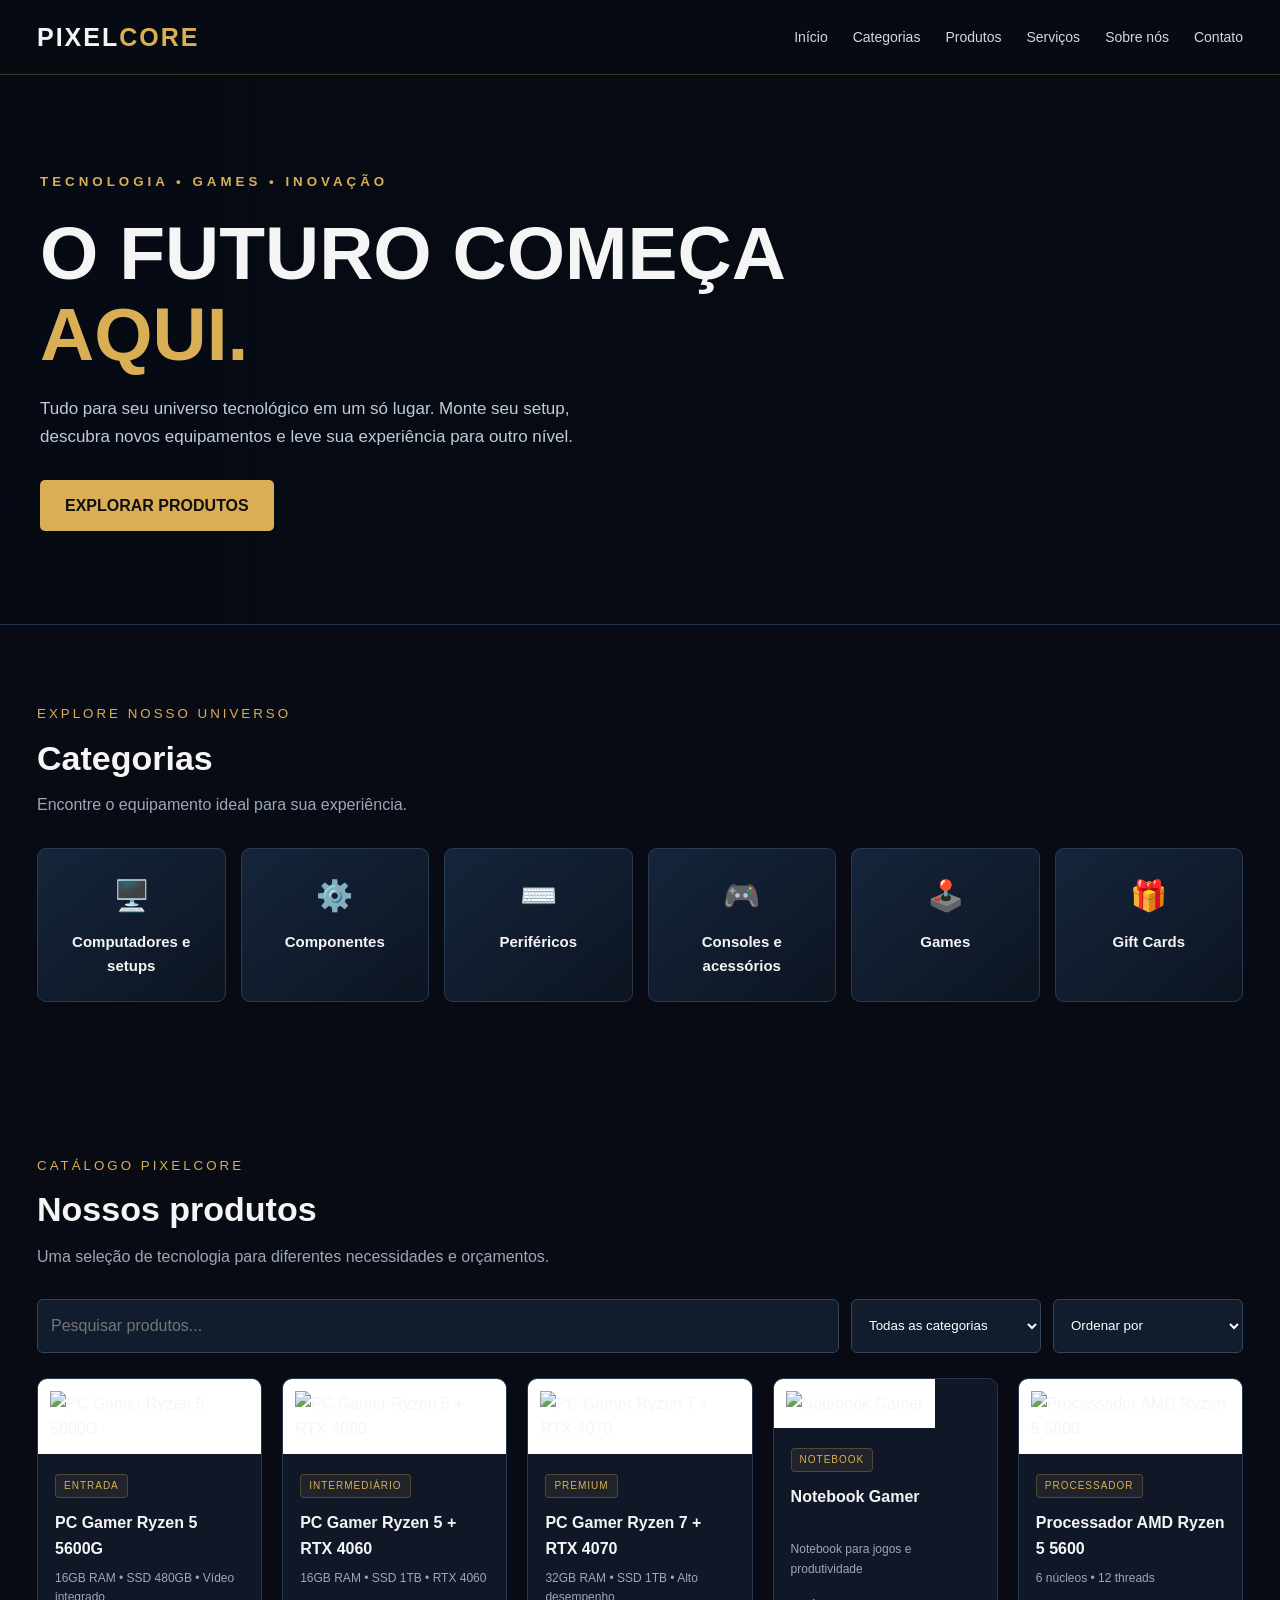
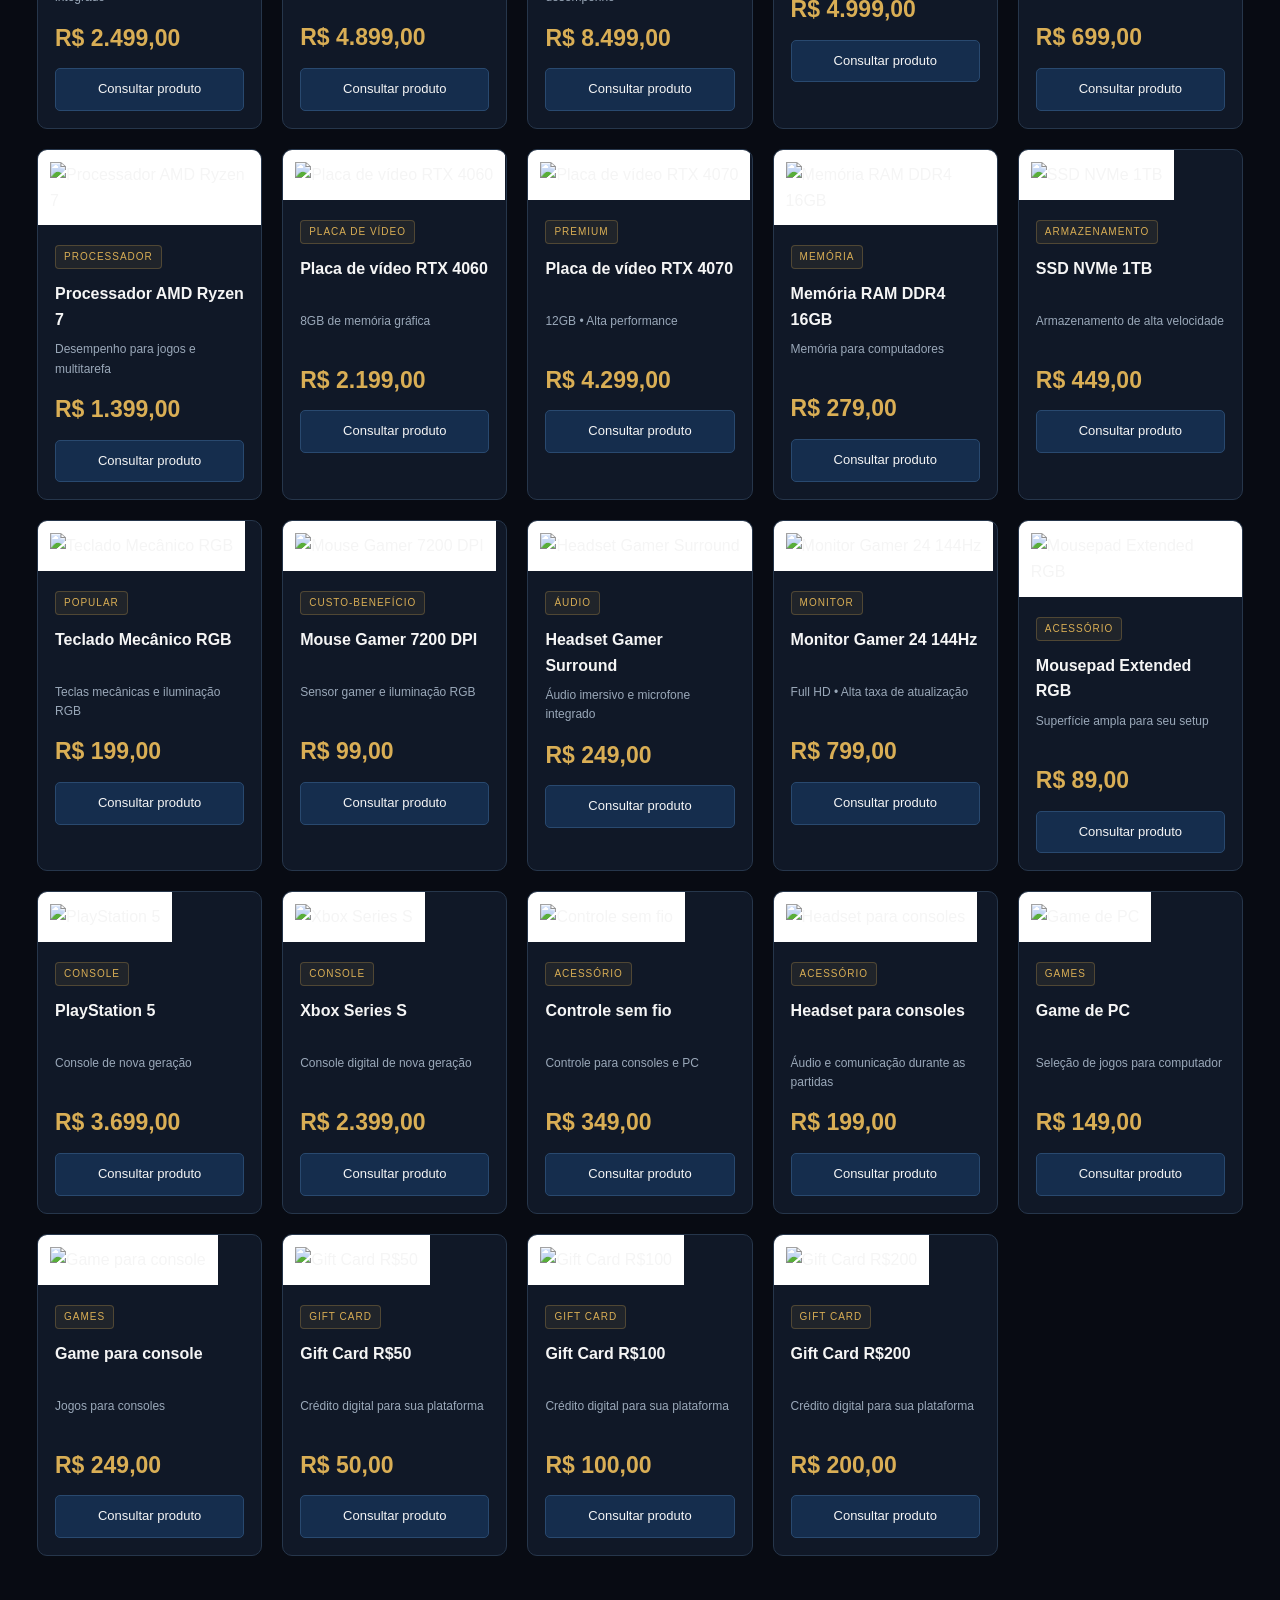
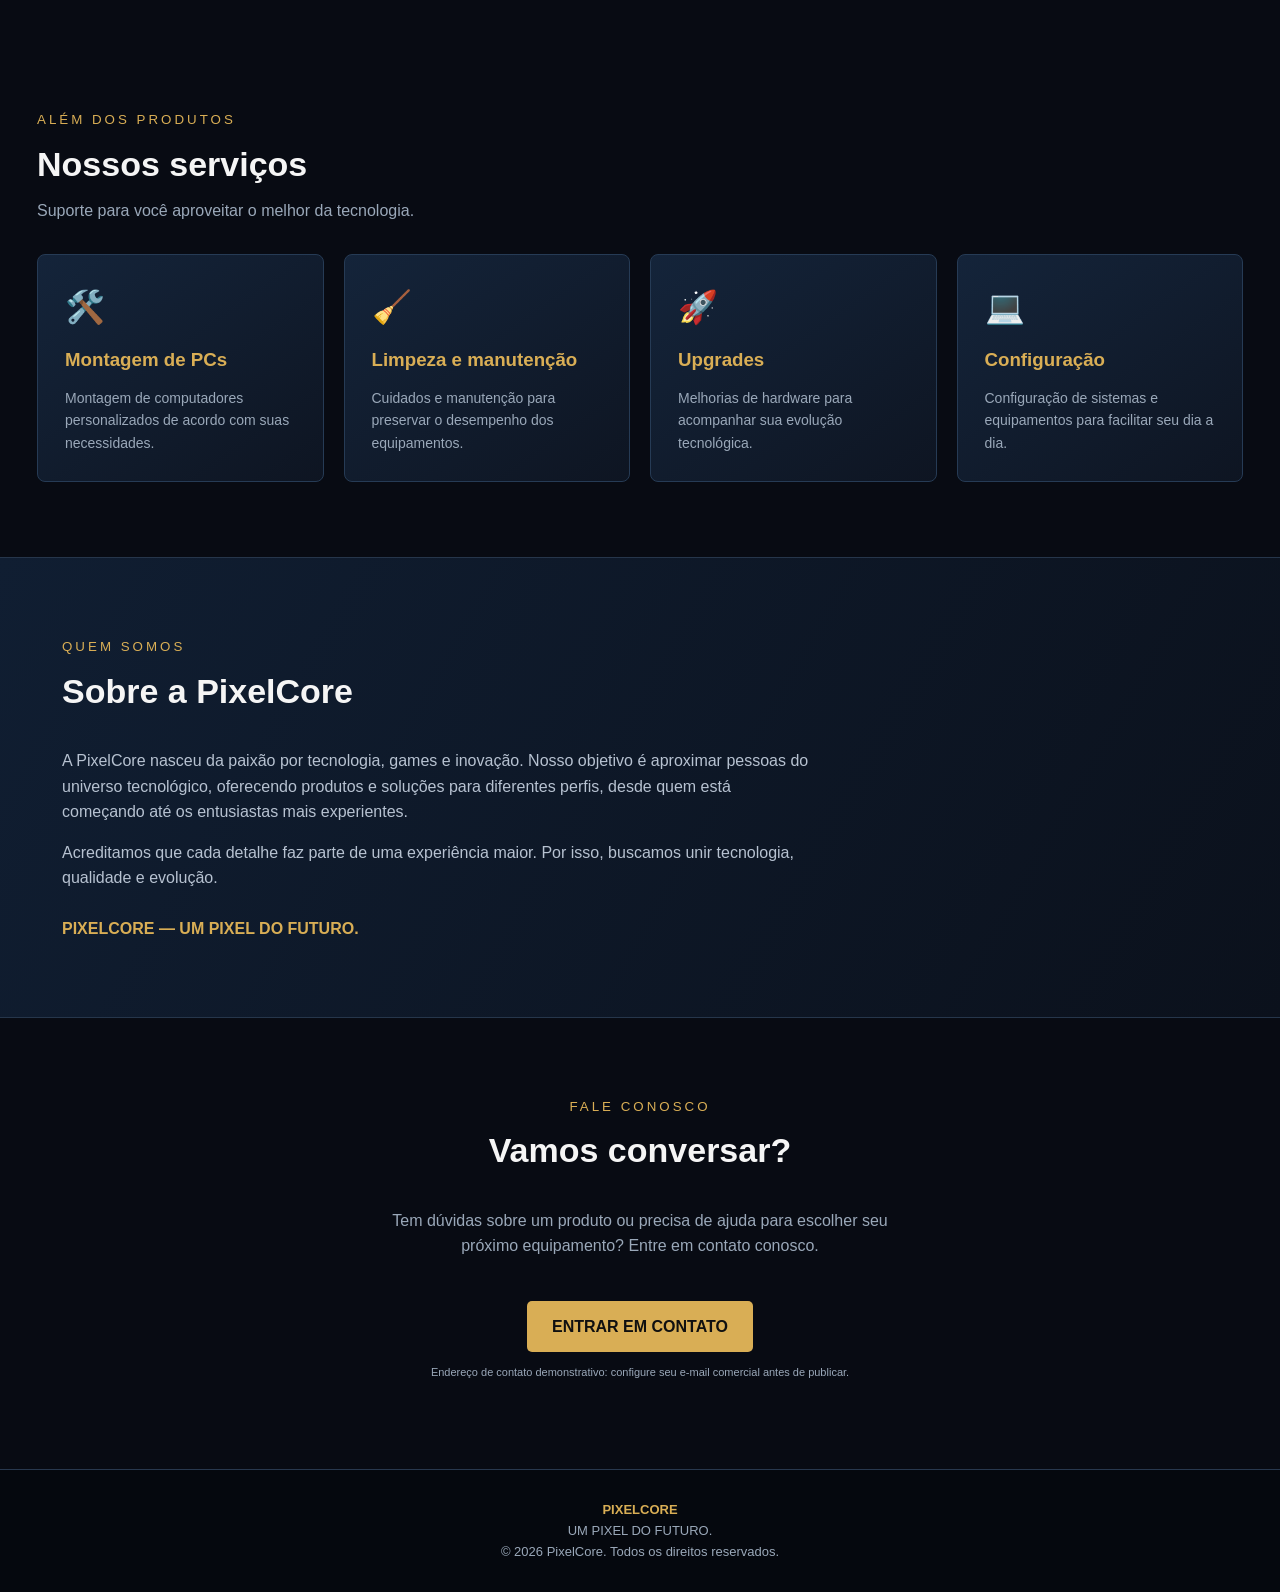
==== commit a1f30942: "Revamp index.html with new layout and styles Updated the HTML structure, styles, and content for the" ====
--- a/index.html
+++ b/index.html
@@ -1,16 +1,855 @@
-<!doctype html><html lang="pt-BR"><head><meta charset="utf-8"><meta name="viewport" content="width=device-width,initial-scale=1"><meta name="theme-color" content="#0B1F3A"><meta name="description" content="PixelCore: tecnologia, games, computadores, acessórios e entretenimento digital."><link rel="icon" href="logo-crop.jpg"><link rel="preconnect" href="https://fonts.googleapis.com"><link rel="preconnect" href="https://fonts.gstatic.com" crossorigin><link href="https://fonts.googleapis.com/css2?family=Chakra+Petch:wght@500;600;700&family=Hanken+Grotesk:wght@400;500;600&display=swap" rel="stylesheet"><link rel="stylesheet" href="style.css"><title>PixelCore | Tecnologia que impulsiona seu mundo</title></head><body>
-<header class="site"><div class="wrap bar"><a class="brand" href="index.html" aria-label="PixelCore, página inicial"><img src="logo-crop.jpg" alt="PixelCore" width="70" height="52"></a>
-<nav class="main" id="nav" aria-label="Principal"><a href="produtos.html">Produtos</a><a href="index.html#servicos">Serviços</a><a href="index.html#empresa">Empresa</a><a href="index.html#contato">Contato</a></nav>
-<a class="icon search" href="produtos.html#busca" aria-label="Pesquisar produtos"><svg width="20" height="20" viewBox="0 0 24 24" fill="none" stroke="currentColor" stroke-width="2" aria-hidden="true"><circle cx="11" cy="11" r="7"/><path d="m20 20-3.5-3.5"/></svg></a>
-<button class="icon" id="menuBtn" aria-label="Abrir menu" aria-expanded="false" aria-controls="nav"><svg width="20" height="20" viewBox="0 0 24 24" fill="none" stroke="currentColor" stroke-width="2" aria-hidden="true"><path d="M4 7h16M4 12h16M4 17h16"/></svg></button></div></header>
-<main><section class="hero"><div class="wrap"><div><h1>TECNOLOGIA QUE IMPULSIONA SEU MUNDO.</h1><p>Soluções em tecnologia e games para quem quer jogar melhor, evoluir seu setup e explorar novas possibilidades.</p><div class="actions"><a class="btn" href="produtos.html">Explorar produtos</a><a class="btn ghost" href="#servicos">Conhecer nossos serviços</a></div></div><img src="logo.jpg" alt="PixelCore: felino dourado em pixels" width="520" height="520"></div></section>
-<section id="categorias"><div class="wrap"><h2>Categorias</h2><p class="lead">Escolha por onde começar. Cada categoria abre o catálogo já filtrado.</p><ul class="cats">
-<li><a href="produtos.html?cat=Computadores%20e%20setups">Computadores e setups</a></li><li><a href="produtos.html?cat=Componentes">Componentes</a></li><li><a href="produtos.html?cat=Perif%C3%A9ricos">Periféricos</a></li><li><a href="produtos.html?cat=Consoles%20e%20acess%C3%B3rios">Consoles e acessórios</a></li><li><a href="produtos.html">Games</a></li><li><a href="produtos.html?cat=Gift%20cards">Gift cards</a></li></ul></div></section>
-<section id="servicos" class="alt"><div class="wrap"><h2>Serviços</h2><p class="todo">Conteúdo provisório: confirmar quais serviços a PixelCore oferece.</p><div class="cols"><div><h3>Montagem</h3><p>Montagem de computadores e setups.</p></div><div><h3>Manutenção</h3><p>Cuidados e revisão de equipamentos.</p></div><div><h3>Orientação técnica</h3><p>Ajuda para escolher e melhorar seu equipamento.</p></div></div><p style="margin-top:2rem"><a class="btn" href="#contato">Falar com a PixelCore</a></p></div></section>
-<section id="empresa"><div class="wrap about"><div><h2>Sobre a PixelCore</h2><p>A PixelCore atua com tecnologia, games, computadores, acessórios e entretenimento digital. Atendemos quem está começando, quem joga há anos e quem quer montar ou melhorar o próprio computador.</p><p>Nossa marca une um felino, símbolo de velocidade e eficiência, a pixels que se desfazem: tecnologia com agilidade.</p></div>
-<ul class="vals"><li><strong>Tecnologia</strong><span>Soluções atuais para jogar e trabalhar.</span></li><li><strong>Inovação</strong><span>Novas possibilidades para o seu setup.</span></li><li><strong>Confiança</strong><span>Orientação clara antes da compra.</span></li><li><strong>Atendimento</strong><span>Suporte para escolher bem.</span></li></ul></div></section>
-<section id="contato" class="alt"><div class="wrap contact"><div><h2>Contato</h2><p class="lead">Conte o que você procura e retornamos pelo canal informado.</p><ul class="chan" data-canais></ul></div>
-<form id="form" novalidate><div class="field"><label for="nome">Nome</label><input id="nome" name="nome" autocomplete="name" required><p class="err" aria-live="polite"></p></div><div class="field"><label for="email">E-mail</label><input id="email" name="email" type="email" autocomplete="email" required><p class="err" aria-live="polite"></p></div><div class="field"><label for="msg">Mensagem</label><textarea id="msg" name="msg" required></textarea><p class="err" aria-live="polite"></p></div><button class="btn" type="submit">Enviar mensagem</button><p id="status" role="status"></p></form></div></section></main>
-<footer><div class="wrap"><div class="fgrid"><div><img src="logo-crop.jpg" alt="PixelCore"><p class="muted">Tecnologia, games, computadores, acessórios e entretenimento digital.</p></div>
-<div><h3>Navegação</h3><ul><li><a href="produtos.html">Produtos</a></li><li><a href="index.html#servicos">Serviços</a></li><li><a href="index.html#empresa">Empresa</a></li><li><a href="index.html#contato">Contato</a></li></ul></div>
-<div><h3>Contato</h3><ul data-canais></ul></div></div><p class="copy">© 2026 PixelCore. Todos os direitos reservados.</p></div></footer><script src="dados.js"></script><script src="app.js"></script></body></html>
+
+<!DOCTYPE html>
+<html lang="pt-BR">
+<head>
+<meta charset="UTF-8">
+<meta name="viewport" content="width=device-width, initial-scale=1.0">
+<meta name="theme-color" content="#080b13">
+<title>PixelCore | Um Pixel do Futuro</title>
+<meta name="description" content="PixelCore: tecnologia, games, computadores, componentes e periféricos. Um Pixel do Futuro.">
+
+<style>
+:root {
+  --bg:#080b13;
+  --panel:#101827;
+  --panel2:#142033;
+  --gold:#d9ae55;
+  --blue:#102b50;
+  --white:#f5f5f5;
+  --muted:#9aa8b9;
+}
+
+* {box-sizing:border-box;margin:0;padding:0}
+
+html {scroll-behavior:smooth}
+
+body {
+  background:var(--bg);
+  color:var(--white);
+  font-family:Arial,Helvetica,sans-serif;
+  line-height:1.6;
+}
+
+a {text-decoration:none;color:inherit}
+
+button,input {font:inherit}
+
+header {
+  position:sticky;
+  top:0;
+  z-index:100;
+  background:rgba(7,11,19,.94);
+  backdrop-filter:blur(15px);
+  border-bottom:1px solid rgba(217,174,85,.25);
+}
+
+.nav {
+  max-width:1250px;
+  margin:auto;
+  padding:17px 22px;
+  display:flex;
+  align-items:center;
+  justify-content:space-between;
+  gap:20px;
+}
+
+.logo {
+  font-size:25px;
+  font-weight:900;
+  letter-spacing:2px;
+}
+
+.logo span {color:var(--gold)}
+
+nav {
+  display:flex;
+  gap:25px;
+  align-items:center;
+}
+
+nav a {
+  color:#d2d8e2;
+  font-size:14px;
+  transition:.25s;
+}
+
+nav a:hover {color:var(--gold)}
+
+.hero {
+  min-height:550px;
+  display:flex;
+  align-items:center;
+  background:
+    linear-gradient(90deg,rgba(5,10,20,.98),rgba(5,10,20,.75),rgba(5,10,20,.4)),
+    url("https://cdn.freshstore.cloud/article/images/20799/18724/c/understanding-gaming-hardware-for-beginners-large.webp") center/cover;
+  border-bottom:1px solid #25354c;
+}
+
+.hero-content {
+  max-width:1250px;
+  width:100%;
+  margin:auto;
+  padding:80px 25px;
+}
+
+.hero small {
+  color:var(--gold);
+  letter-spacing:4px;
+  font-weight:bold;
+}
+
+.hero h1 {
+  font-size:clamp(40px,7vw,75px);
+  line-height:1.08;
+  margin:20px 0;
+  max-width:750px;
+}
+
+.hero h1 span {color:var(--gold)}
+
+.hero p {
+  color:#c1cbd8;
+  max-width:560px;
+  font-size:17px;
+}
+
+.btn {
+  display:inline-block;
+  margin-top:30px;
+  padding:13px 25px;
+  background:var(--gold);
+  color:#101010;
+  font-weight:bold;
+  border-radius:5px;
+  transition:.25s;
+  border:0;
+  cursor:pointer;
+}
+
+.btn:hover {
+  transform:translateY(-3px);
+  box-shadow:0 8px 25px #d9ae5540;
+}
+
+section {
+  max-width:1250px;
+  margin:auto;
+  padding:75px 22px;
+}
+
+.section-title {
+  margin-bottom:30px;
+}
+
+.section-title small {
+  color:var(--gold);
+  letter-spacing:3px;
+}
+
+.section-title h2 {
+  font-size:34px;
+  margin-top:5px;
+}
+
+.section-title p {
+  color:var(--muted);
+  margin-top:7px;
+}
+
+.categories {
+  display:grid;
+  grid-template-columns:repeat(auto-fit,minmax(170px,1fr));
+  gap:15px;
+}
+
+.category {
+  background:linear-gradient(140deg,#15253b,#0d1421);
+  border:1px solid #283b53;
+  padding:23px 15px;
+  border-radius:9px;
+  text-align:center;
+  cursor:pointer;
+  transition:.25s;
+}
+
+.category:hover {
+  transform:translateY(-5px);
+  border-color:var(--gold);
+}
+
+.category .emoji {font-size:30px}
+
+.category h3 {
+  font-size:15px;
+  margin-top:10px;
+}
+
+.catalog-tools {
+  display:flex;
+  flex-wrap:wrap;
+  gap:12px;
+  margin-bottom:25px;
+}
+
+.catalog-tools input,
+.catalog-tools select {
+  background:#111d2d;
+  color:white;
+  border:1px solid #34445a;
+  border-radius:6px;
+  padding:13px;
+  outline:none;
+}
+
+.catalog-tools input {
+  flex:1;
+  min-width:200px;
+}
+
+.catalog-tools select {min-width:190px}
+
+.catalog-tools input:focus,
+.catalog-tools select:focus {
+  border-color:var(--gold);
+}
+
+.products {
+  display:grid;
+  grid-template-columns:repeat(auto-fit,minmax(225px,1fr));
+  gap:20px;
+}
+
+.product {
+  background:var(--panel);
+  border:1px solid #26364b;
+  border-radius:10px;
+  overflow:hidden;
+  transition:.25s;
+}
+
+.product:hover {
+  transform:translateY(-6px);
+  border-color:var(--gold);
+  box-shadow:0 12px 35px #0008;
+}
+
+.product img {
+  width:100%;
+  height:185px;
+  object-fit:contain;
+  background:#fff;
+  padding:12px;
+}
+
+.product-info {padding:17px}
+
+.tag {
+  display:inline-block;
+  color:var(--gold);
+  background:#d9ae5515;
+  border:1px solid #d9ae5540;
+  border-radius:4px;
+  padding:3px 8px;
+  font-size:10px;
+  text-transform:uppercase;
+  letter-spacing:1px;
+}
+
+.product h3 {
+  font-size:16px;
+  margin:12px 0 8px;
+  min-height:48px;
+}
+
+.product p {
+  font-size:12px;
+  color:var(--muted);
+  min-height:38px;
+}
+
+.price {
+  font-size:23px;
+  font-weight:bold;
+  color:var(--gold);
+  margin:12px 0;
+}
+
+.consult {
+  display:block;
+  text-align:center;
+  background:#152d4d;
+  border:1px solid #29496f;
+  padding:10px;
+  border-radius:5px;
+  font-size:13px;
+  transition:.2s;
+}
+
+.consult:hover {
+  background:var(--gold);
+  color:#111;
+}
+
+.empty {
+  color:var(--muted);
+  padding:35px;
+  text-align:center;
+  display:none;
+  grid-column:1/-1;
+}
+
+.services {
+  display:grid;
+  grid-template-columns:repeat(auto-fit,minmax(230px,1fr));
+  gap:20px;
+}
+
+.service {
+  padding:27px;
+  background:linear-gradient(145deg,#14243a,#0e1522);
+  border:1px solid #263b55;
+  border-radius:8px;
+}
+
+.service .emoji {font-size:32px}
+.service h3 {color:var(--gold);margin:12px 0}
+.service p {color:var(--muted);font-size:14px}
+
+.about {
+  background:linear-gradient(120deg,#101e32,#0b111c);
+  border-top:1px solid #26364b;
+  border-bottom:1px solid #26364b;
+  max-width:none;
+}
+
+.about-content {
+  max-width:1200px;
+  margin:auto;
+}
+
+.about p {
+  color:#b7c2d1;
+  max-width:750px;
+  margin-top:15px;
+}
+
+.contact {
+  text-align:center;
+}
+
+.contact p {
+  color:var(--muted);
+  margin:12px auto;
+  max-width:550px;
+}
+
+footer {
+  background:#05080e;
+  border-top:1px solid #28384e;
+  padding:30px 20px;
+  text-align:center;
+  color:var(--muted);
+  font-size:13px;
+}
+
+footer strong {color:var(--gold)}
+
+@media(max-width:700px) {
+  .nav {
+    flex-direction:column;
+    gap:12px;
+  }
+
+  nav {
+    gap:15px;
+    flex-wrap:wrap;
+    justify-content:center;
+  }
+
+  nav a {font-size:12px}
+
+  .hero {min-height:460px}
+
+  .hero-content {padding:65px 22px}
+
+  .section-title h2 {font-size:27px}
+
+  section {padding:55px 17px}
+
+  .products {
+    grid-template-columns:repeat(2,minmax(0,1fr));
+    gap:11px;
+  }
+
+  .product img {height:130px}
+
+  .product-info {padding:11px}
+
+  .product h3 {font-size:13px;min-height:55px}
+
+  .product p {font-size:11px}
+
+  .price {font-size:17px}
+
+  .consult {font-size:11px}
+
+  .categories {grid-template-columns:repeat(2,1fr)}
+}
+
+@media(max-width:360px) {
+  .products {grid-template-columns:1fr}
+}
+</style>
+</head>
+
+<body>
+
+<header>
+  <div class="nav">
+    <a href="#inicio" class="logo">PIXEL<span>CORE</span></a>
+
+    <nav>
+      <a href="#inicio">Início</a>
+      <a href="#categorias">Categorias</a>
+      <a href="#produtos">Produtos</a>
+      <a href="#servicos">Serviços</a>
+      <a href="#sobre">Sobre nós</a>
+      <a href="#contato">Contato</a>
+    </nav>
+  </div>
+</header>
+
+<main>
+
+<div class="hero" id="inicio">
+  <div class="hero-content">
+    <small>TECNOLOGIA • GAMES • INOVAÇÃO</small>
+    <h1>O FUTURO COMEÇA <span>AQUI.</span></h1>
+    <p>
+      Tudo para seu universo tecnológico em um só lugar.
+      Monte seu setup, descubra novos equipamentos e
+      leve sua experiência para outro nível.
+    </p>
+    <a href="#produtos" class="btn">EXPLORAR PRODUTOS</a>
+  </div>
+</div>
+
+<section id="categorias">
+  <div class="section-title">
+    <small>EXPLORE NOSSO UNIVERSO</small>
+    <h2>Categorias</h2>
+    <p>Encontre o equipamento ideal para sua experiência.</p>
+  </div>
+
+  <div class="categories">
+    <div class="category" onclick="filterCategory('Computadores')">
+      <div class="emoji">🖥️</div>
+      <h3>Computadores e setups</h3>
+    </div>
+
+    <div class="category" onclick="filterCategory('Componentes')">
+      <div class="emoji">⚙️</div>
+      <h3>Componentes</h3>
+    </div>
+
+    <div class="category" onclick="filterCategory('Periféricos')">
+      <div class="emoji">⌨️</div>
+      <h3>Periféricos</h3>
+    </div>
+
+    <div class="category" onclick="filterCategory('Consoles')">
+      <div class="emoji">🎮</div>
+      <h3>Consoles e acessórios</h3>
+    </div>
+
+    <div class="category" onclick="filterCategory('Games')">
+      <div class="emoji">🕹️</div>
+      <h3>Games</h3>
+    </div>
+
+    <div class="category" onclick="filterCategory('Gift Cards')">
+      <div class="emoji">🎁</div>
+      <h3>Gift Cards</h3>
+    </div>
+  </div>
+</section>
+
+<section id="produtos">
+  <div class="section-title">
+    <small>CATÁLOGO PIXELCORE</small>
+    <h2>Nossos produtos</h2>
+    <p>Uma seleção de tecnologia para diferentes necessidades e orçamentos.</p>
+  </div>
+
+  <div class="catalog-tools">
+    <input id="search" type="search" placeholder="Pesquisar produtos..." oninput="renderProducts()">
+
+    <select id="categoryFilter" onchange="renderProducts()">
+      <option value="Todos">Todas as categorias</option>
+      <option value="Computadores">Computadores e setups</option>
+      <option value="Componentes">Componentes</option>
+      <option value="Periféricos">Periféricos</option>
+      <option value="Consoles">Consoles e acessórios</option>
+      <option value="Games">Games</option>
+      <option value="Gift Cards">Gift Cards</option>
+    </select>
+
+    <select id="sort" onchange="renderProducts()">
+      <option value="default">Ordenar por</option>
+      <option value="low">Menor preço</option>
+      <option value="high">Maior preço</option>
+      <option value="name">Nome</option>
+    </select>
+  </div>
+
+  <div class="products" id="productGrid"></div>
+  <div class="empty" id="empty">Nenhum produto encontrado.</div>
+</section>
+
+<section id="servicos">
+  <div class="section-title">
+    <small>ALÉM DOS PRODUTOS</small>
+    <h2>Nossos serviços</h2>
+    <p>Suporte para você aproveitar o melhor da tecnologia.</p>
+  </div>
+
+  <div class="services">
+    <div class="service">
+      <div class="emoji">🛠️</div>
+      <h3>Montagem de PCs</h3>
+      <p>Montagem de computadores personalizados de acordo com suas necessidades.</p>
+    </div>
+
+    <div class="service">
+      <div class="emoji">🧹</div>
+      <h3>Limpeza e manutenção</h3>
+      <p>Cuidados e manutenção para preservar o desempenho dos equipamentos.</p>
+    </div>
+
+    <div class="service">
+      <div class="emoji">🚀</div>
+      <h3>Upgrades</h3>
+      <p>Melhorias de hardware para acompanhar sua evolução tecnológica.</p>
+    </div>
+
+    <div class="service">
+      <div class="emoji">💻</div>
+      <h3>Configuração</h3>
+      <p>Configuração de sistemas e equipamentos para facilitar seu dia a dia.</p>
+    </div>
+  </div>
+</section>
+
+<div class="about" id="sobre">
+  <section class="about-content">
+    <div class="section-title">
+      <small>QUEM SOMOS</small>
+      <h2>Sobre a PixelCore</h2>
+    </div>
+
+    <p>
+      A PixelCore nasceu da paixão por tecnologia, games e inovação.
+      Nosso objetivo é aproximar pessoas do universo tecnológico,
+      oferecendo produtos e soluções para diferentes perfis,
+      desde quem está começando até os entusiastas mais experientes.
+    </p>
+
+    <p>
+      Acreditamos que cada detalhe faz parte de uma experiência maior.
+      Por isso, buscamos unir tecnologia, qualidade e evolução.
+    </p>
+
+    <p style="color:#d9ae55;font-weight:bold;margin-top:25px">
+      PIXELCORE — UM PIXEL DO FUTURO.
+    </p>
+  </section>
+</div>
+
+<section class="contact" id="contato">
+  <div class="section-title">
+    <small>FALE CONOSCO</small>
+    <h2>Vamos conversar?</h2>
+  </div>
+
+  <p>
+    Tem dúvidas sobre um produto ou precisa de ajuda
+    para escolher seu próximo equipamento?
+    Entre em contato conosco.
+  </p>
+
+  <a href="mailto:contato@pixelcore.com.br" class="btn">
+    ENTRAR EM CONTATO
+  </a>
+  <p style="font-size:11px">Endereço de contato demonstrativo: configure seu e-mail comercial antes de publicar.</p>
+</section>
+
+</main>
+
+<footer>
+  <strong>PIXELCORE</strong>
+  <p>UM PIXEL DO FUTURO.</p>
+  <p>© 2026 PixelCore. Todos os direitos reservados.</p>
+</footer>
+
+<script>
+const products = [
+
+{
+name:"PC Gamer Ryzen 5 5600G",
+category:"Computadores",
+price:2499,
+description:"16GB RAM • SSD 480GB • Vídeo integrado",
+image:"https://www.mouse-jp.co.jp/img/item/gtune/specialmodel/G-Tune_DG-I7G7S-FF14_RAZER_set_800x800.jpg",
+tag:"Entrada"
+},
+{
+name:"PC Gamer Ryzen 5 + RTX 4060",
+category:"Computadores",
+price:4899,
+description:"16GB RAM • SSD 1TB • RTX 4060",
+image:"https://cdn.freshstore.cloud/article/images/20799/18724/c/understanding-gaming-hardware-for-beginners-large.webp",
+tag:"Intermediário"
+},
+{
+name:"PC Gamer Ryzen 7 + RTX 4070",
+category:"Computadores",
+price:8499,
+description:"32GB RAM • SSD 1TB • Alto desempenho",
+image:"https://img.evetech.co.za/repository/ProductImages/trending-deals-image-v02.webp",
+tag:"Premium"
+},
+{
+name:"Notebook Gamer",
+category:"Computadores",
+price:4999,
+description:"Notebook para jogos e produtividade",
+image:"https://soundtech.co.za/cdn/shop/collections/30d42bc9-5bdd-4ac0-b34b-13298b33b416.png?v=1774443917",
+tag:"Notebook"
+},
+{
+name:"Processador AMD Ryzen 5 5600",
+category:"Componentes",
+price:699,
+description:"6 núcleos • 12 threads",
+image:"https://img.evetech.co.za/repository/ProductImages/trending-deals-image-v02.webp",
+tag:"Processador"
+},
+{
+name:"Processador AMD Ryzen 7",
+category:"Componentes",
+price:1399,
+description:"Desempenho para jogos e multitarefa",
+image:"https://img.evetech.co.za/repository/ProductImages/trending-deals-image-v02.webp",
+tag:"Processador"
+},
+{
+name:"Placa de vídeo RTX 4060",
+category:"Componentes",
+price:2199,
+description:"8GB de memória gráfica",
+image:"https://img.evetech.co.za/repository/ProductImages/trending-deals-image-v02.webp",
+tag:"Placa de vídeo"
+},
+{
+name:"Placa de vídeo RTX 4070",
+category:"Componentes",
+price:4299,
+description:"12GB • Alta performance",
+image:"https://img.evetech.co.za/repository/ProductImages/trending-deals-image-v02.webp",
+tag:"Premium"
+},
+{
+name:"Memória RAM DDR4 16GB",
+category:"Componentes",
+price:279,
+description:"Memória para computadores",
+image:"https://img.evetech.co.za/repository/ProductImages/trending-deals-image-v02.webp",
+tag:"Memória"
+},
+{
+name:"SSD NVMe 1TB",
+category:"Componentes",
+price:449,
+description:"Armazenamento de alta velocidade",
+image:"https://img.evetech.co.za/repository/ProductImages/trending-deals-image-v02.webp",
+tag:"Armazenamento"
+},
+{
+name:"Teclado Mecânico RGB",
+category:"Periféricos",
+price:199,
+description:"Teclas mecânicas e iluminação RGB",
+image:"https://soundtech.co.za/cdn/shop/collections/30d42bc9-5bdd-4ac0-b34b-13298b33b416.png?v=1774443917",
+tag:"Popular"
+},
+{
+name:"Mouse Gamer 7200 DPI",
+category:"Periféricos",
+price:99,
+description:"Sensor gamer e iluminação RGB",
+image:"https://soundtech.co.za/cdn/shop/collections/30d42bc9-5bdd-4ac0-b34b-13298b33b416.png?v=1774443917",
+tag:"Custo-benefício"
+},
+{
+name:"Headset Gamer Surround",
+category:"Periféricos",
+price:249,
+description:"Áudio imersivo e microfone integrado",
+image:"https://dlcdnwebimgs.asus.com/files/media/202606/077da1a8-0234-48b7-8bbd-c519b855c8a3/v1/img/features/compatibility.jpg",
+tag:"Áudio"
+},
+{
+name:"Monitor Gamer 24 144Hz",
+category:"Periféricos",
+price:799,
+description:"Full HD • Alta taxa de atualização",
+image:"https://assets.kotsovolos.gr/product/292887-b.jpg",
+tag:"Monitor"
+},
+{
+name:"Mousepad Extended RGB",
+category:"Periféricos",
+price:89,
+description:"Superfície ampla para seu setup",
+image:"https://soundtech.co.za/cdn/shop/collections/30d42bc9-5bdd-4ac0-b34b-13298b33b416.png?v=1774443917",
+tag:"Acessório"
+},
+{
+name:"PlayStation 5",
+category:"Consoles",
+price:3699,
+description:"Console de nova geração",
+image:"https://assets.kotsovolos.gr/product/292887-b.jpg",
+tag:"Console"
+},
+{
+name:"Xbox Series S",
+category:"Consoles",
+price:2399,
+description:"Console digital de nova geração",
+image:"https://soundtech.co.za/cdn/shop/collections/30d42bc9-5bdd-4ac0-b34b-13298b33b416.png?v=1774443917",
+tag:"Console"
+},
+{
+name:"Controle sem fio",
+category:"Consoles",
+price:349,
+description:"Controle para consoles e PC",
+image:"https://dlcdnwebimgs.asus.com/files/media/202606/077da1a8-0234-48b7-8bbd-c519b855c8a3/v1/img/features/compatibility.jpg",
+tag:"Acessório"
+},
+{
+name:"Headset para consoles",
+category:"Consoles",
+price:199,
+description:"Áudio e comunicação durante as partidas",
+image:"https://dlcdnwebimgs.asus.com/files/media/202606/077da1a8-0234-48b7-8bbd-c519b855c8a3/v1/img/features/compatibility.jpg",
+tag:"Acessório"
+},
+{
+name:"Game de PC",
+category:"Games",
+price:149,
+description:"Seleção de jogos para computador",
+image:"https://cdn.freshstore.cloud/article/images/20799/18724/c/understanding-gaming-hardware-for-beginners-large.webp",
+tag:"Games"
+},
+{
+name:"Game para console",
+category:"Games",
+price:249,
+description:"Jogos para consoles",
+image:"https://assets.kotsovolos.gr/product/292887-b.jpg",
+tag:"Games"
+},
+{
+name:"Gift Card R$50",
+category:"Gift Cards",
+price:50,
+description:"Crédito digital para sua plataforma",
+image:"https://cdn.freshstore.cloud/article/images/20799/18724/c/understanding-gaming-hardware-for-beginners-large.webp",
+tag:"Gift Card"
+},
+{
+name:"Gift Card R$100",
+category:"Gift Cards",
+price:100,
+description:"Crédito digital para sua plataforma",
+image:"https://cdn.freshstore.cloud/article/images/20799/18724/c/understanding-gaming-hardware-for-beginners-large.webp",
+tag:"Gift Card"
+},
+{
+name:"Gift Card R$200",
+category:"Gift Cards",
+price:200,
+description:"Crédito digital para sua plataforma",
+image:"https://cdn.freshstore.cloud/article/images/20799/18724/c/understanding-gaming-hardware-for-beginners-large.webp",
+tag:"Gift Card"
+}
+
+];
+
+const grid = document.getElementById("productGrid");
+
+function money(value) {
+  return value.toLocaleString("pt-BR",{
+    style:"currency",
+    currency:"BRL"
+  });
+}
+
+function filterCategory(category) {
+  document.getElementById("categoryFilter").value=category;
+  document.getElementById("search").value="";
+  renderProducts();
+  document.getElementById("produtos").scrollIntoView();
+}
+
+function renderProducts() {
+
+  const query=document.getElementById("search").value.toLowerCase();
+  const category=document.getElementById("categoryFilter").value;
+  const sort=document.getElementById("sort").value;
+
+  let filtered=products.filter(p=>
+    p.name.toLowerCase().includes(query) ||
+    p.description.toLowerCase().includes(query) ||
+    p.category.toLowerCase().includes(query)
+  );
+
+  if(category!=="Todos") {
+    filtered=filtered.filter(p=>p.category===category);
+  }
+
+  if(sort==="low") filtered.sort((a,b)=>a.price-b.price);
+  if(sort==="high") filtered.sort((a,b)=>b.price-a.price);
+  if(sort==="name") filtered.sort((a,b)=>a.name.localeCompare(b.name));
+
+  grid.innerHTML=filtered.map(p=>`
+    <article class="product">
+      <img src="${p.image}" alt="${p.name}" loading="lazy"
+        onerror="this.onerror=null;this.src='https://placehold.co/500x350/101827/D9AE55?text=PIXELCORE'">
+
+      <div class="product-info">
+        <span class="tag">${p.tag}</span>
+        <h3>${p.name}</h3>
+        <p>${p.description}</p>
+        <div class="price">${money(p.price)}</div>
+        <a class="consult"
+           href="#contato"
+           onclick="document.getElementById('contactProduct').value='${p.name}'">
+           Consultar produto
+        </a>
+      </div>
+    </article>
+  `).join("");
+
+  document.getElementById("empty").style.display=
+    filtered.length ? "none":"block";
+}
+
+renderProducts();
+</script>
+
+</body>
+</html>
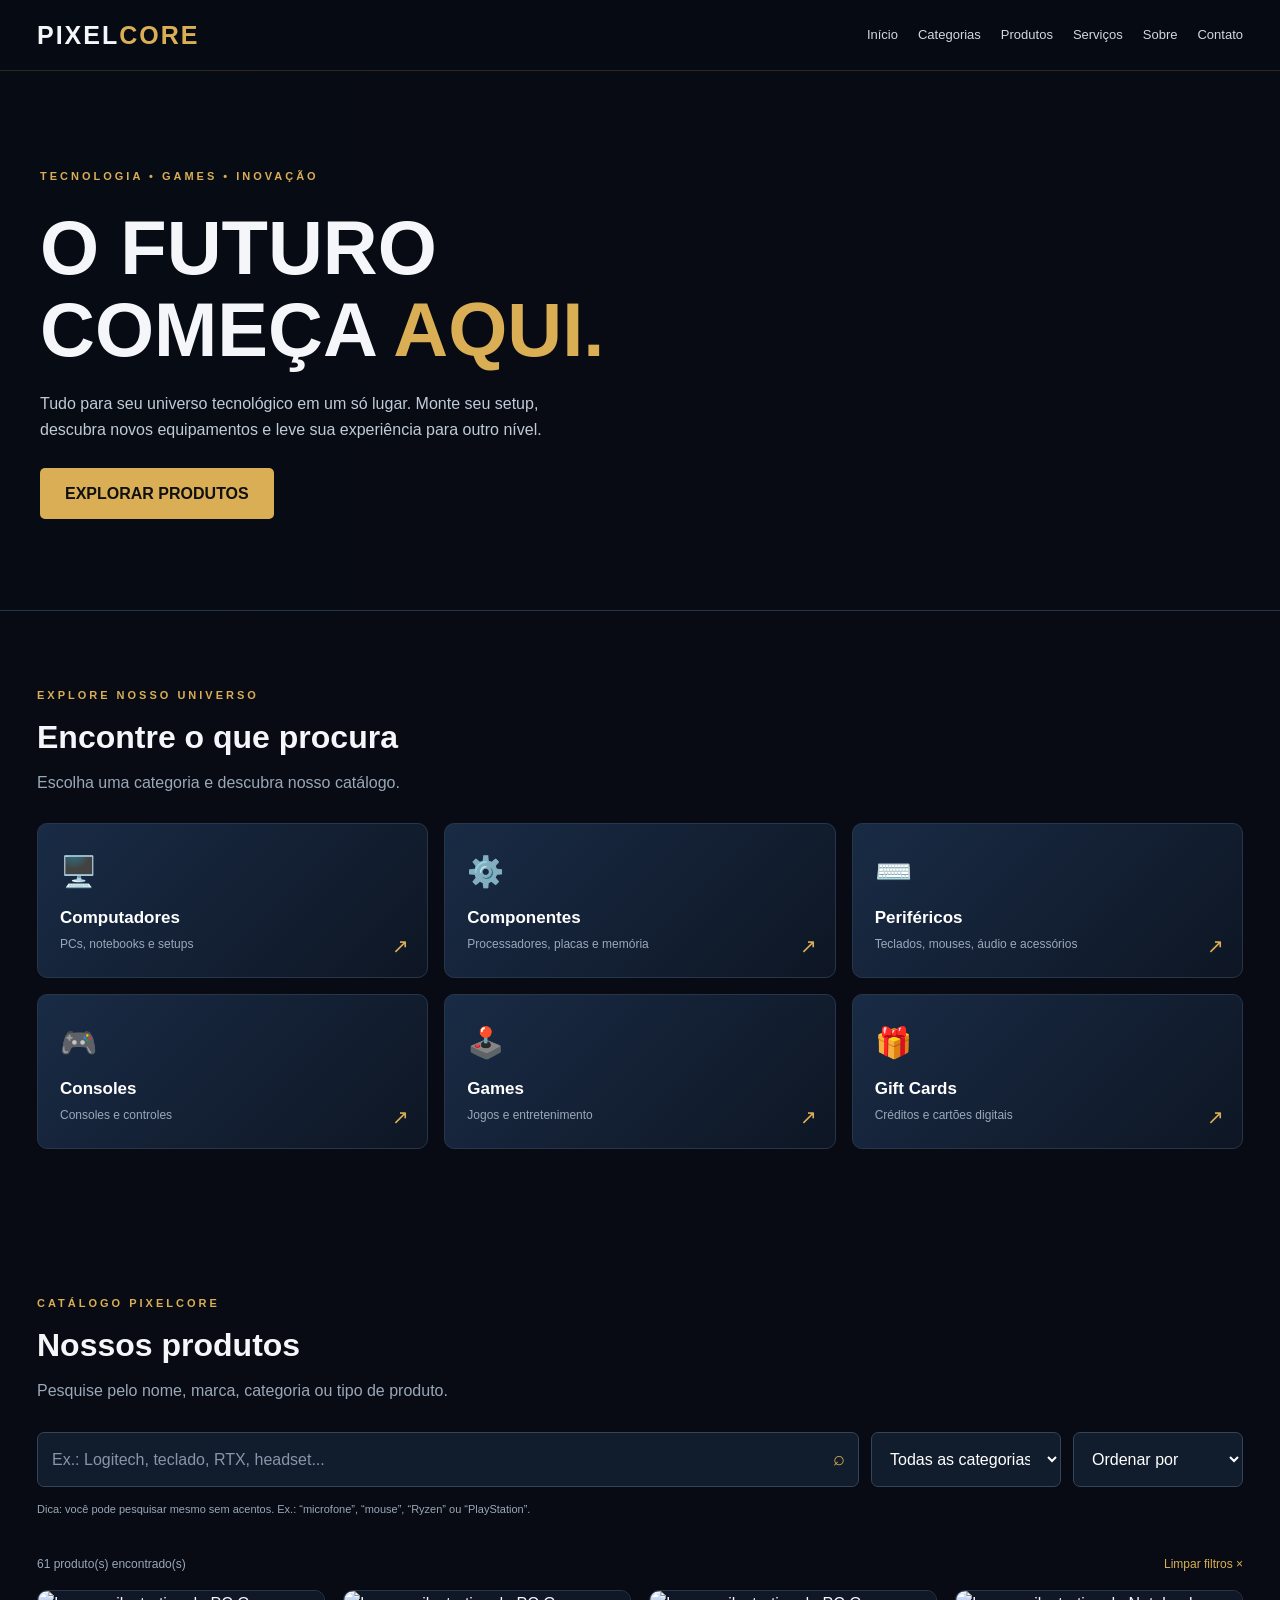
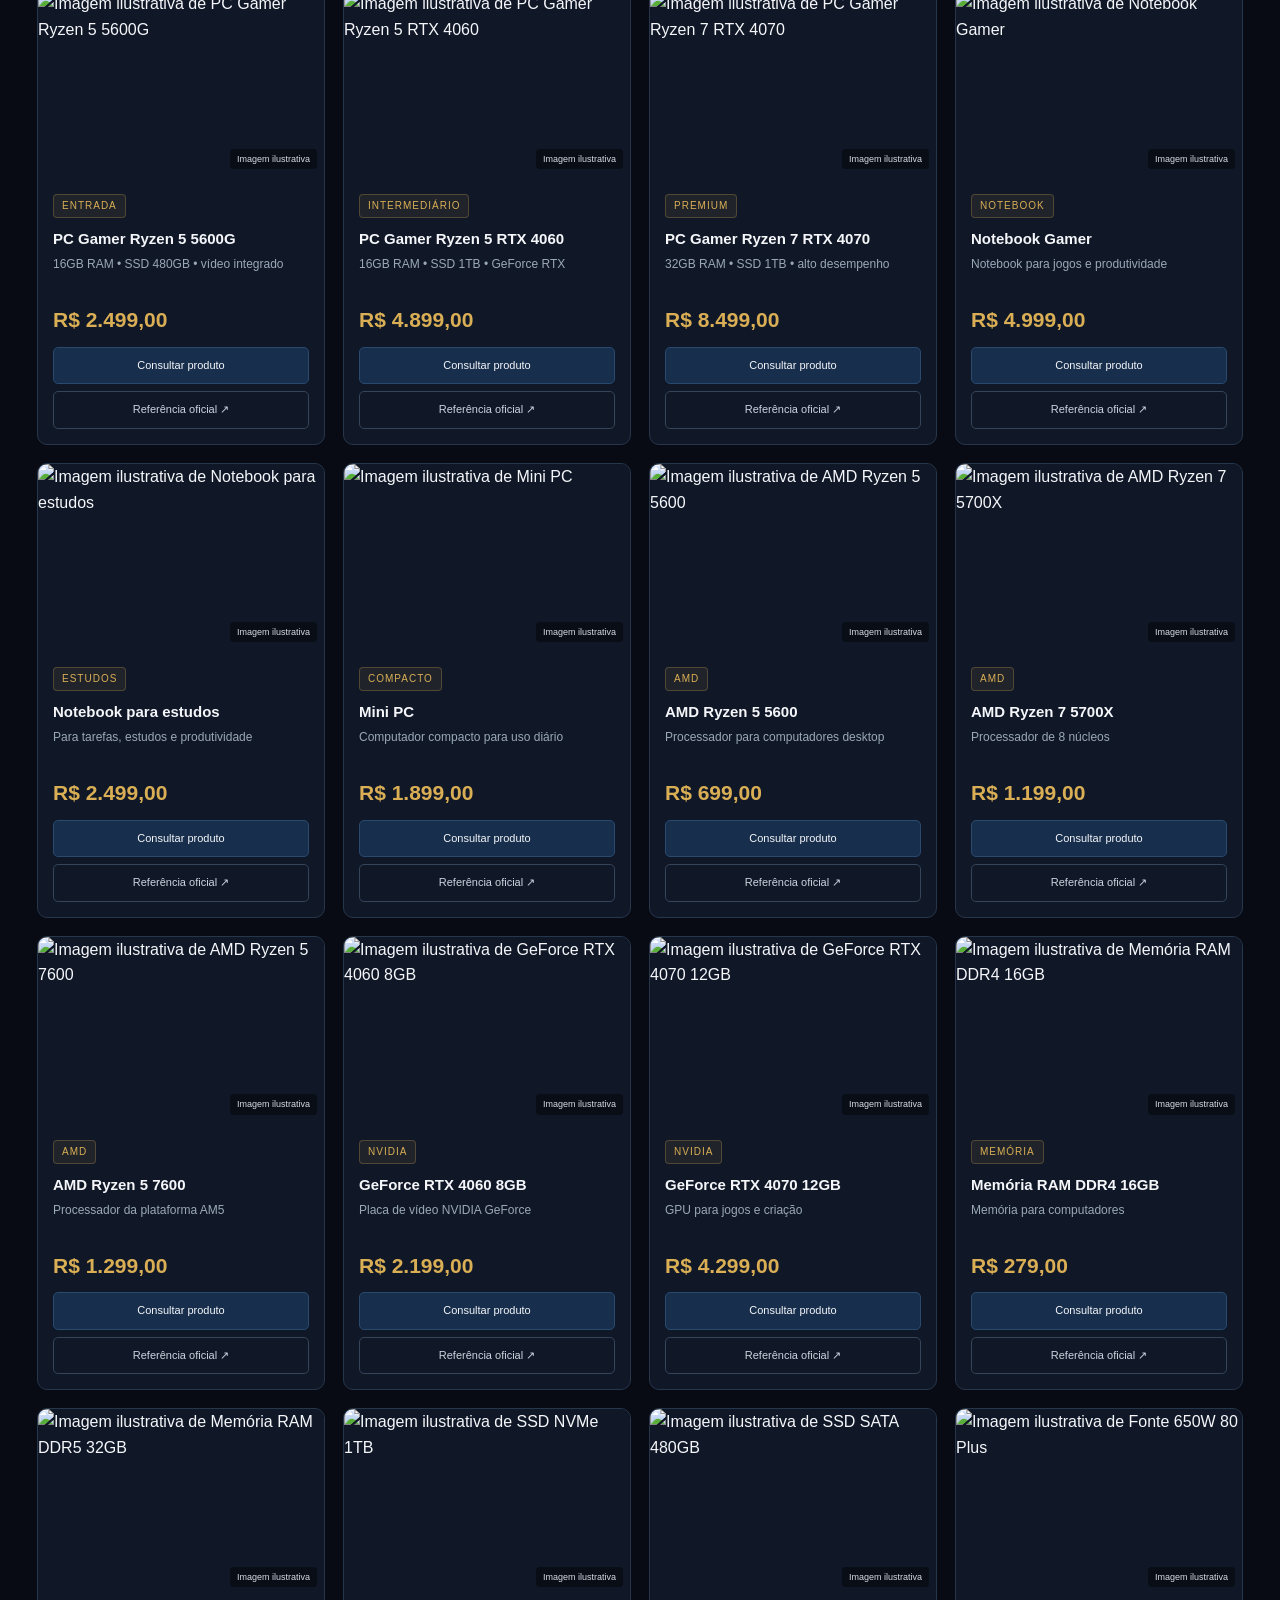
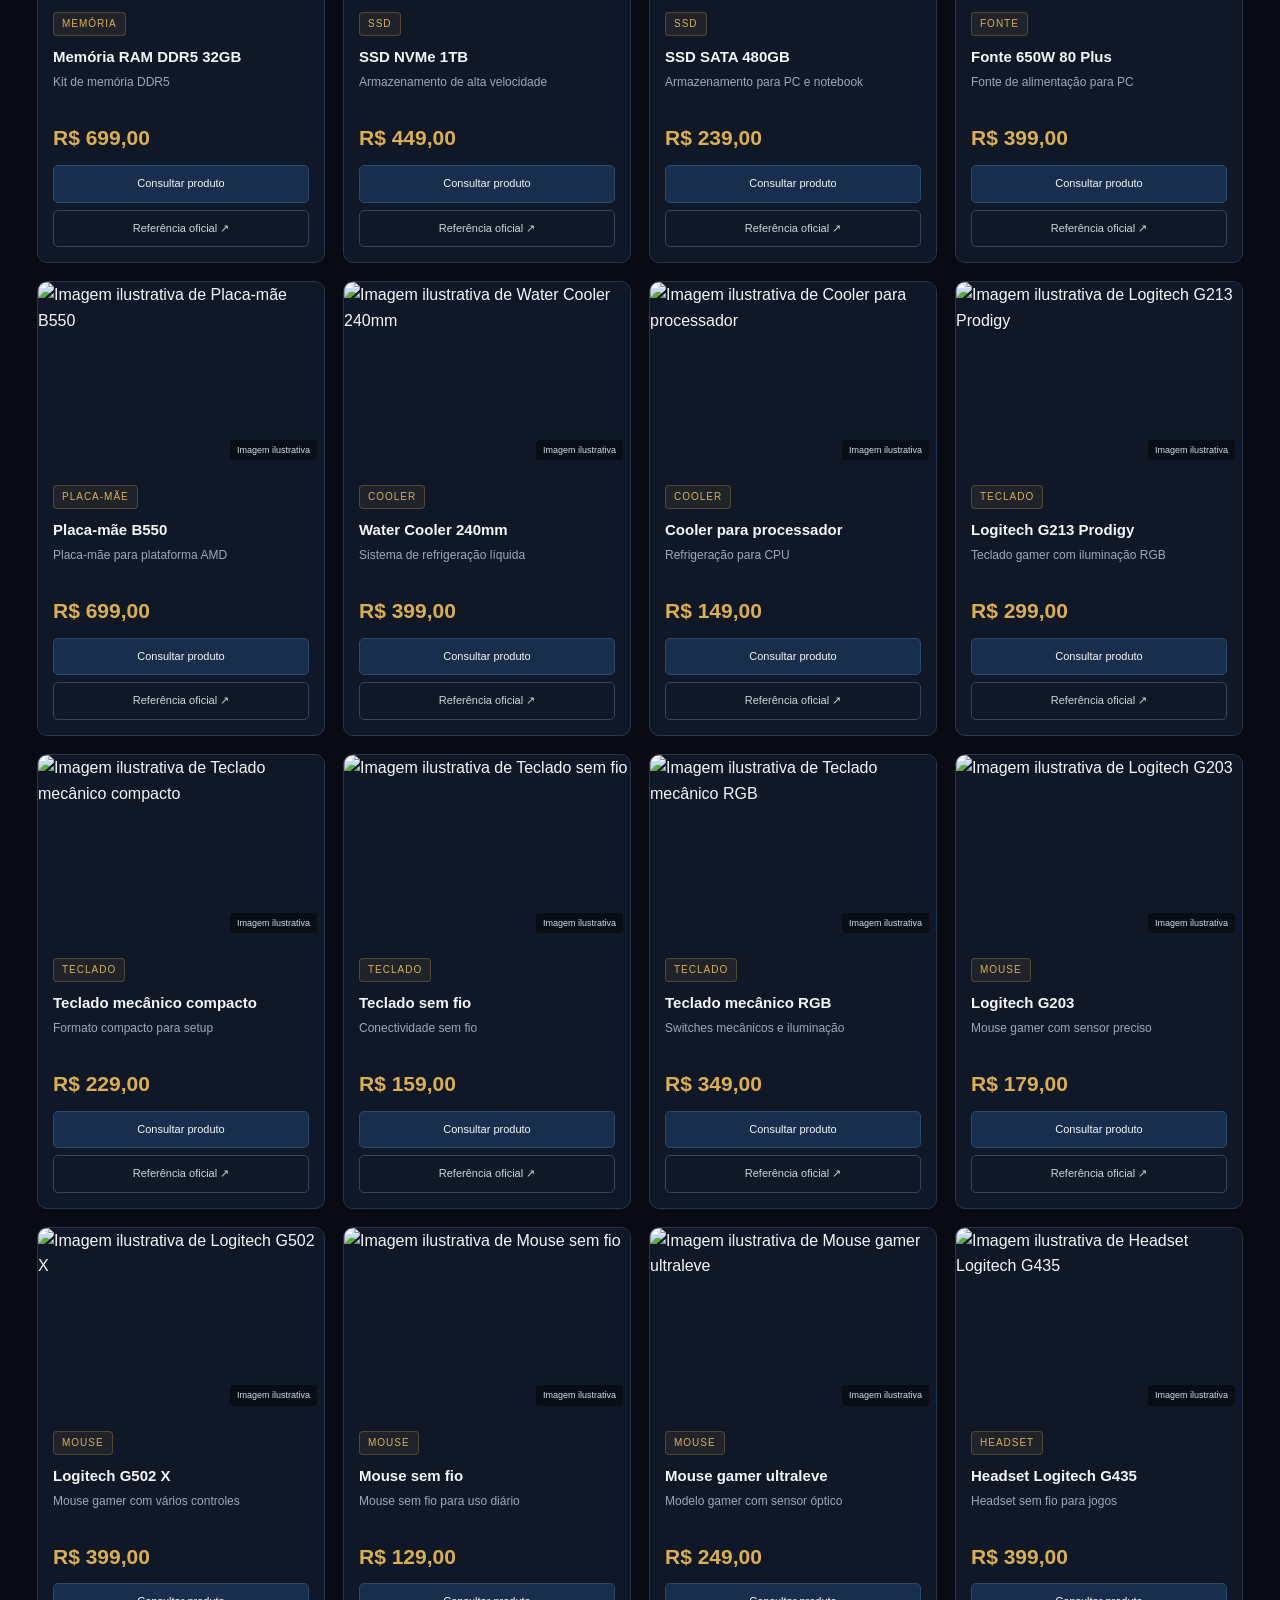
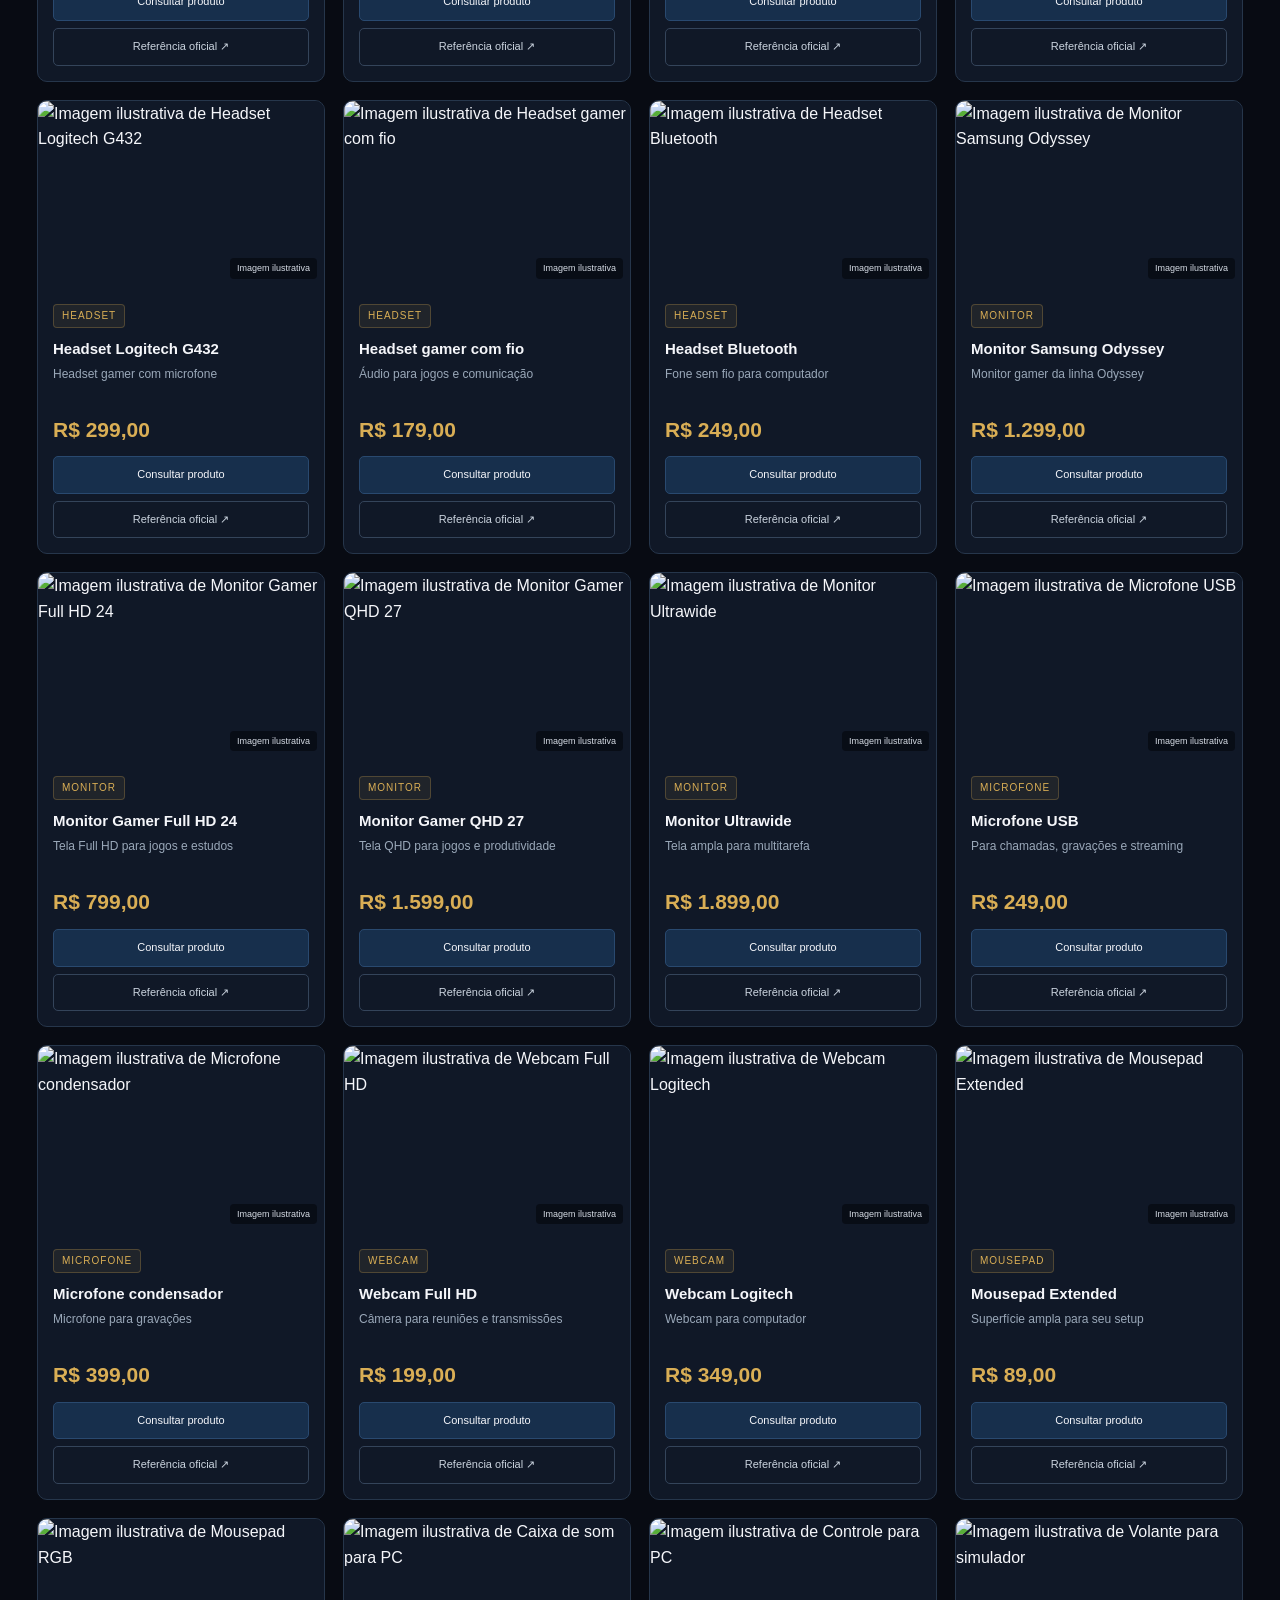
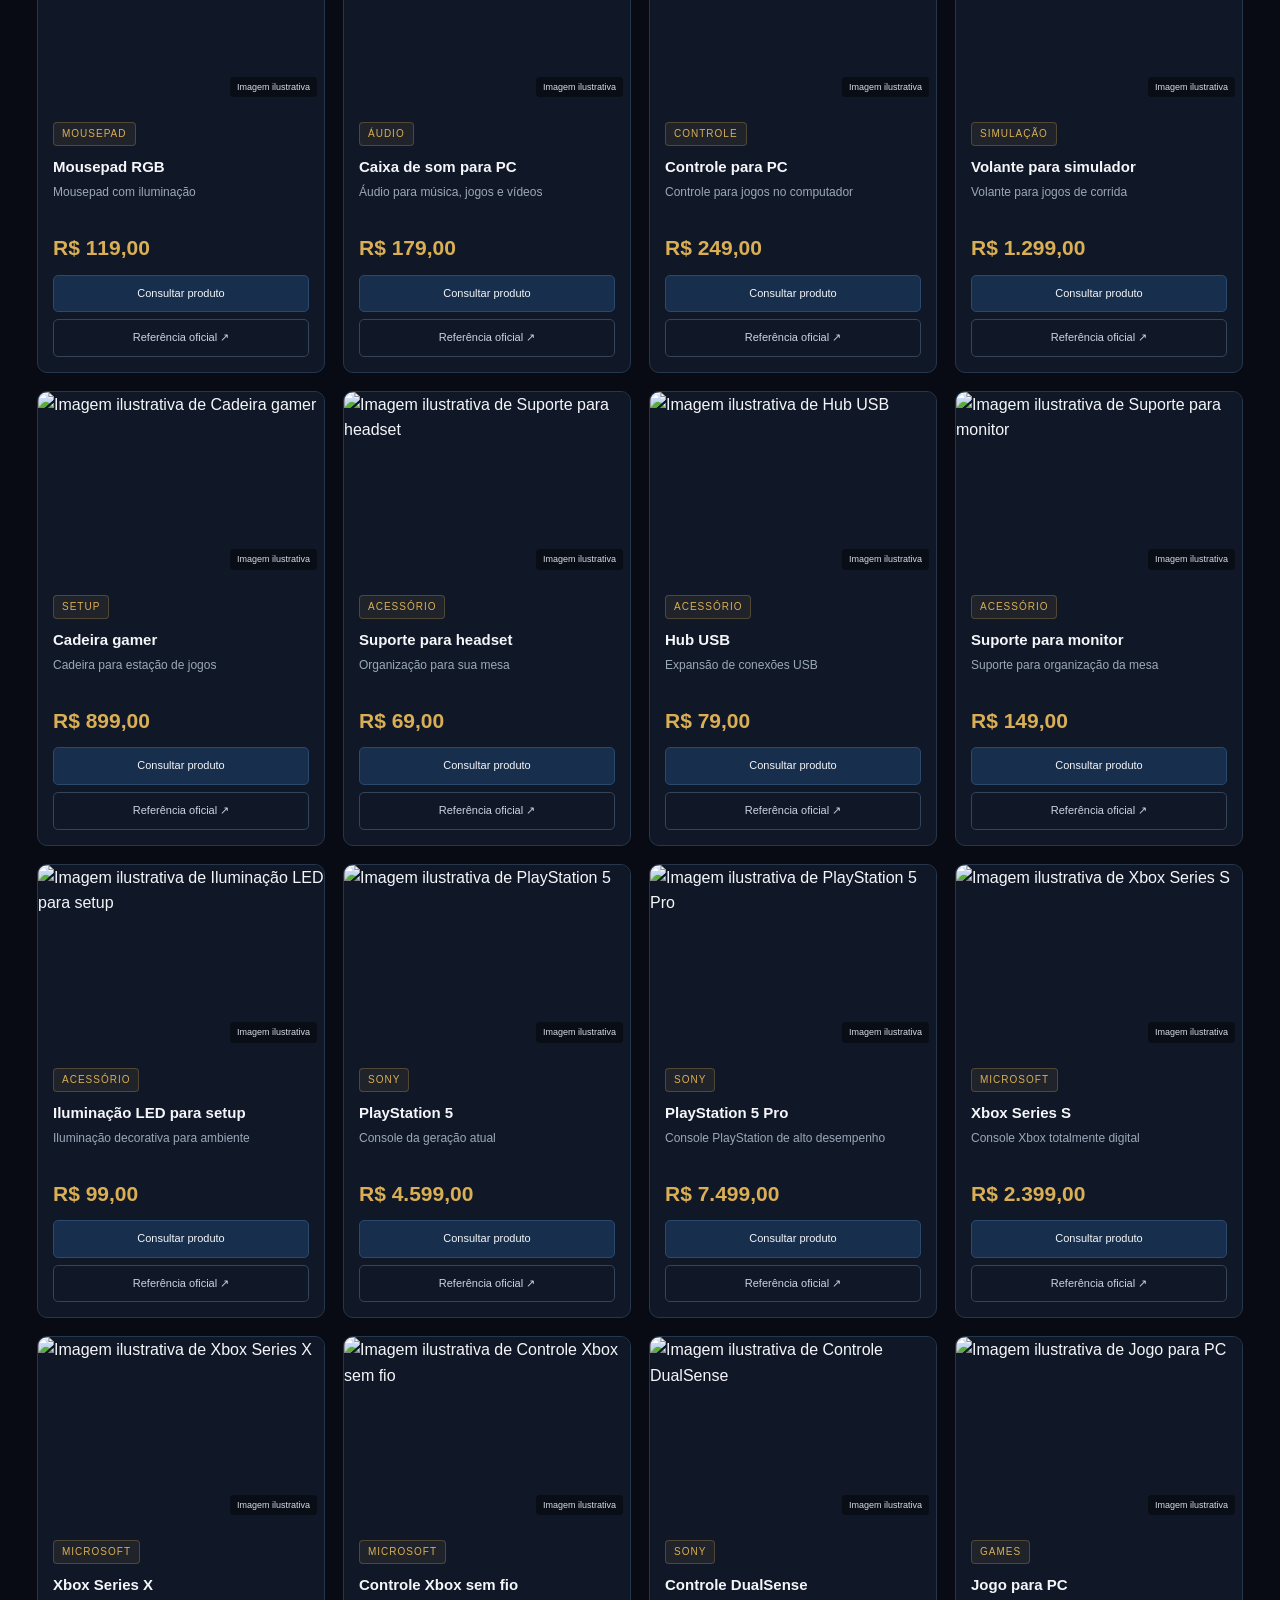
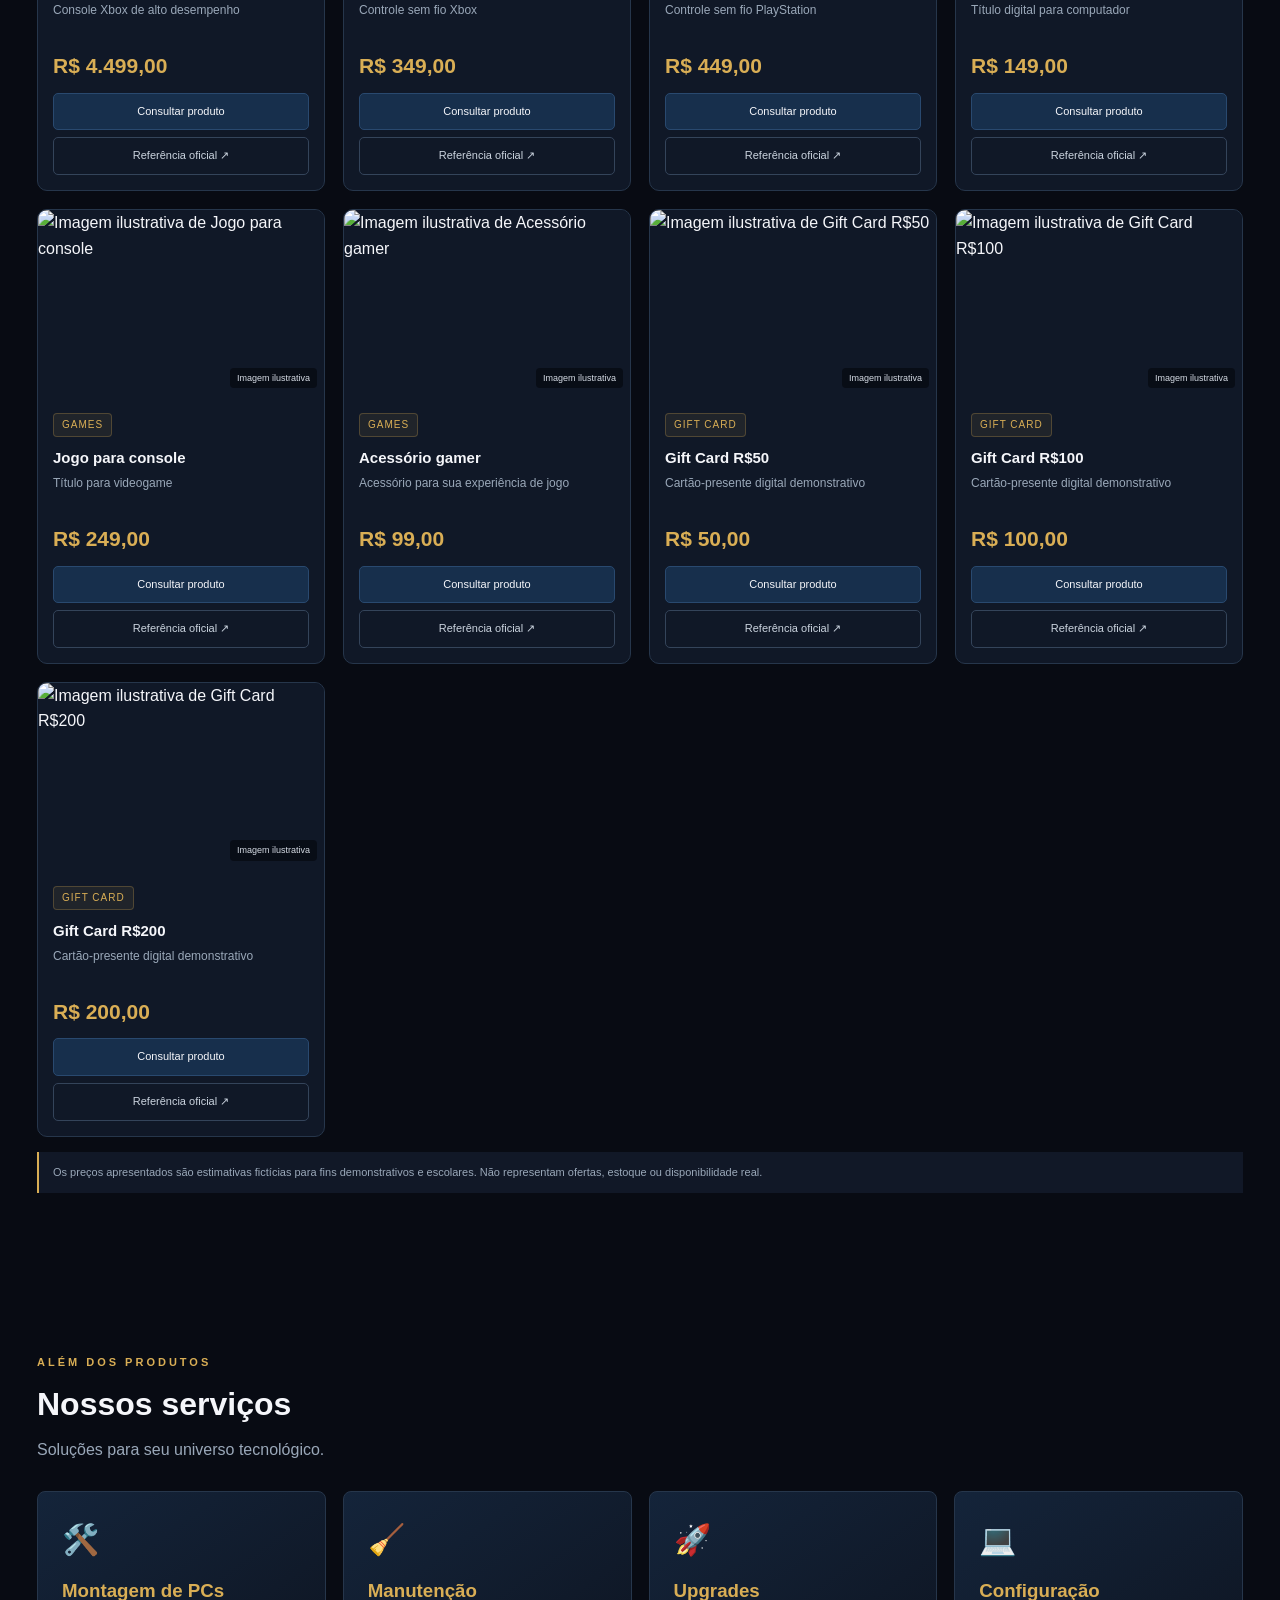
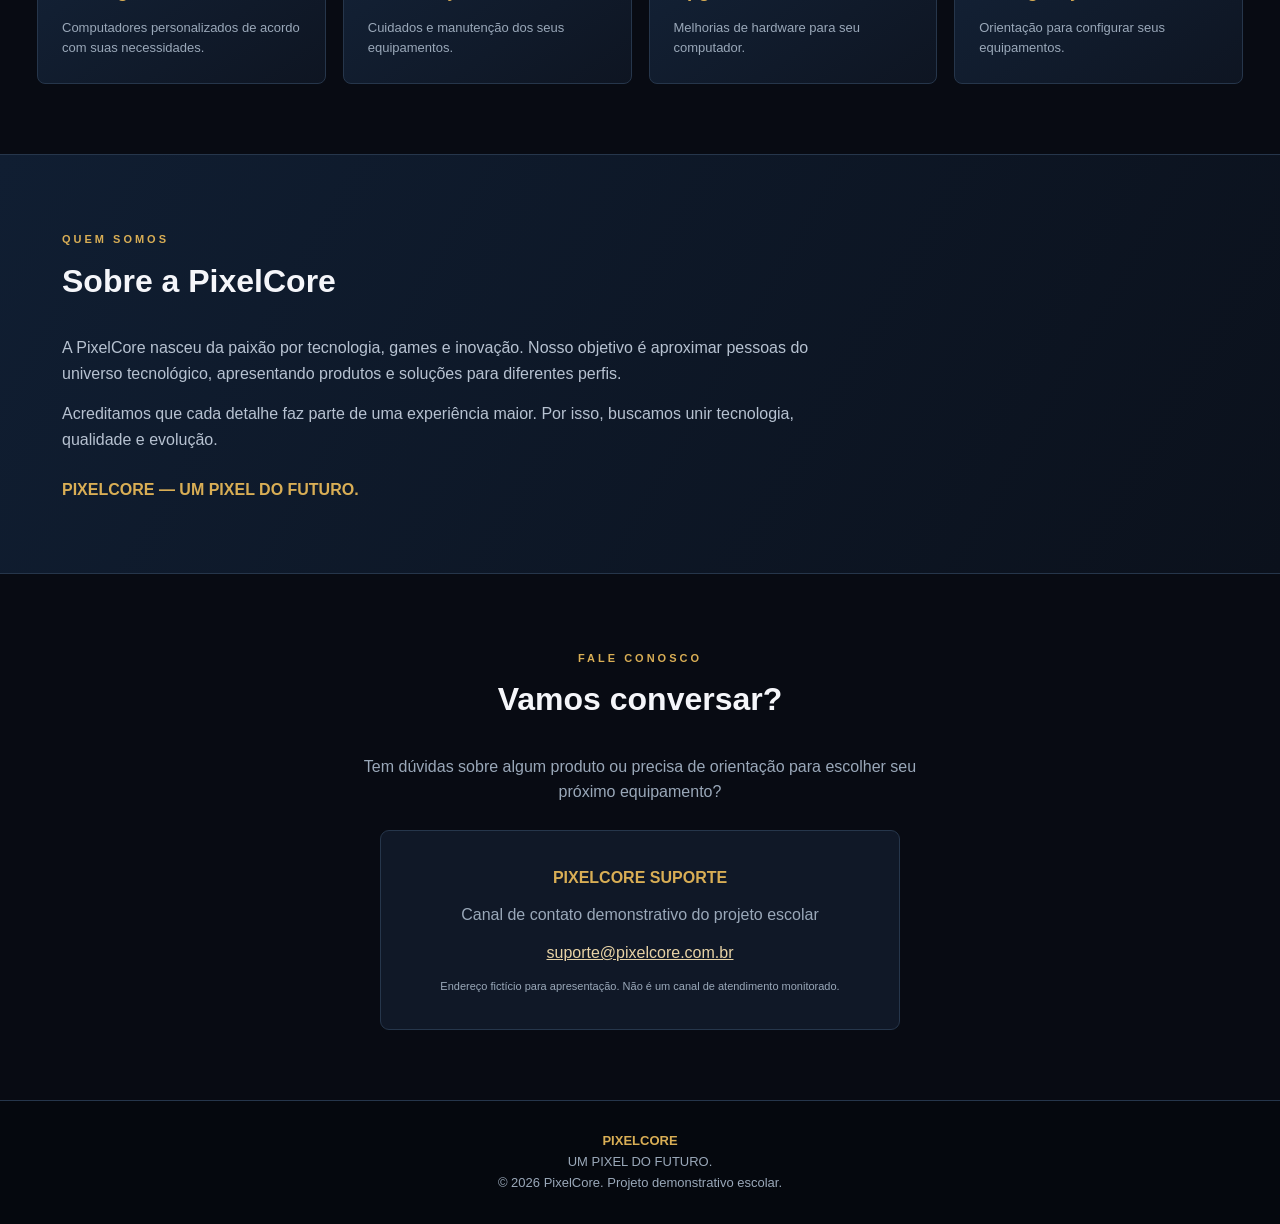
==== commit 5135c938: "Change greeting from 'Hello' to 'Goodbye'" ====
--- a/index.html
+++ b/index.html
@@ -3,853 +3,414 @@
 <html lang="pt-BR">
 <head>
 <meta charset="UTF-8">
-<meta name="viewport" content="width=device-width, initial-scale=1.0">
+<meta name="viewport" content="width=device-width, initial-scale=1">
 <meta name="theme-color" content="#080b13">
 <title>PixelCore | Um Pixel do Futuro</title>
-<meta name="description" content="PixelCore: tecnologia, games, computadores, componentes e periféricos. Um Pixel do Futuro.">
-
+<meta name="description" content="PixelCore: tecnologia, computadores, componentes, periféricos e games.">
 <style>
-:root {
-  --bg:#080b13;
-  --panel:#101827;
-  --panel2:#142033;
-  --gold:#d9ae55;
-  --blue:#102b50;
-  --white:#f5f5f5;
-  --muted:#9aa8b9;
-}
-
-* {box-sizing:border-box;margin:0;padding:0}
-
-html {scroll-behavior:smooth}
-
-body {
-  background:var(--bg);
-  color:var(--white);
-  font-family:Arial,Helvetica,sans-serif;
-  line-height:1.6;
-}
-
-a {text-decoration:none;color:inherit}
-
-button,input {font:inherit}
-
-header {
-  position:sticky;
-  top:0;
-  z-index:100;
-  background:rgba(7,11,19,.94);
-  backdrop-filter:blur(15px);
-  border-bottom:1px solid rgba(217,174,85,.25);
-}
-
-.nav {
-  max-width:1250px;
-  margin:auto;
-  padding:17px 22px;
-  display:flex;
-  align-items:center;
-  justify-content:space-between;
-  gap:20px;
-}
-
-.logo {
-  font-size:25px;
-  font-weight:900;
-  letter-spacing:2px;
-}
-
-.logo span {color:var(--gold)}
-
-nav {
-  display:flex;
-  gap:25px;
-  align-items:center;
-}
-
-nav a {
-  color:#d2d8e2;
-  font-size:14px;
-  transition:.25s;
-}
-
-nav a:hover {color:var(--gold)}
-
-.hero {
-  min-height:550px;
-  display:flex;
-  align-items:center;
-  background:
-    linear-gradient(90deg,rgba(5,10,20,.98),rgba(5,10,20,.75),rgba(5,10,20,.4)),
-    url("https://cdn.freshstore.cloud/article/images/20799/18724/c/understanding-gaming-hardware-for-beginners-large.webp") center/cover;
-  border-bottom:1px solid #25354c;
-}
-
-.hero-content {
-  max-width:1250px;
-  width:100%;
-  margin:auto;
-  padding:80px 25px;
-}
-
-.hero small {
-  color:var(--gold);
-  letter-spacing:4px;
-  font-weight:bold;
-}
-
-.hero h1 {
-  font-size:clamp(40px,7vw,75px);
-  line-height:1.08;
-  margin:20px 0;
-  max-width:750px;
-}
-
-.hero h1 span {color:var(--gold)}
-
-.hero p {
-  color:#c1cbd8;
-  max-width:560px;
-  font-size:17px;
-}
-
-.btn {
-  display:inline-block;
-  margin-top:30px;
-  padding:13px 25px;
-  background:var(--gold);
-  color:#101010;
-  font-weight:bold;
-  border-radius:5px;
-  transition:.25s;
-  border:0;
-  cursor:pointer;
-}
-
-.btn:hover {
-  transform:translateY(-3px);
-  box-shadow:0 8px 25px #d9ae5540;
-}
-
-section {
-  max-width:1250px;
-  margin:auto;
-  padding:75px 22px;
-}
-
-.section-title {
-  margin-bottom:30px;
-}
-
-.section-title small {
-  color:var(--gold);
-  letter-spacing:3px;
-}
-
-.section-title h2 {
-  font-size:34px;
-  margin-top:5px;
-}
-
-.section-title p {
-  color:var(--muted);
-  margin-top:7px;
-}
-
-.categories {
-  display:grid;
-  grid-template-columns:repeat(auto-fit,minmax(170px,1fr));
-  gap:15px;
-}
-
-.category {
-  background:linear-gradient(140deg,#15253b,#0d1421);
-  border:1px solid #283b53;
-  padding:23px 15px;
-  border-radius:9px;
-  text-align:center;
-  cursor:pointer;
-  transition:.25s;
-}
-
-.category:hover {
-  transform:translateY(-5px);
-  border-color:var(--gold);
-}
-
-.category .emoji {font-size:30px}
-
-.category h3 {
-  font-size:15px;
-  margin-top:10px;
-}
-
-.catalog-tools {
-  display:flex;
-  flex-wrap:wrap;
-  gap:12px;
-  margin-bottom:25px;
-}
-
-.catalog-tools input,
-.catalog-tools select {
-  background:#111d2d;
-  color:white;
-  border:1px solid #34445a;
-  border-radius:6px;
-  padding:13px;
-  outline:none;
-}
-
-.catalog-tools input {
-  flex:1;
-  min-width:200px;
-}
-
-.catalog-tools select {min-width:190px}
-
-.catalog-tools input:focus,
-.catalog-tools select:focus {
-  border-color:var(--gold);
-}
-
-.products {
-  display:grid;
-  grid-template-columns:repeat(auto-fit,minmax(225px,1fr));
-  gap:20px;
-}
-
-.product {
-  background:var(--panel);
-  border:1px solid #26364b;
-  border-radius:10px;
-  overflow:hidden;
-  transition:.25s;
-}
-
-.product:hover {
-  transform:translateY(-6px);
-  border-color:var(--gold);
-  box-shadow:0 12px 35px #0008;
-}
-
-.product img {
-  width:100%;
-  height:185px;
-  object-fit:contain;
-  background:#fff;
-  padding:12px;
-}
-
-.product-info {padding:17px}
-
-.tag {
-  display:inline-block;
-  color:var(--gold);
-  background:#d9ae5515;
-  border:1px solid #d9ae5540;
-  border-radius:4px;
-  padding:3px 8px;
-  font-size:10px;
-  text-transform:uppercase;
-  letter-spacing:1px;
-}
-
-.product h3 {
-  font-size:16px;
-  margin:12px 0 8px;
-  min-height:48px;
-}
-
-.product p {
-  font-size:12px;
-  color:var(--muted);
-  min-height:38px;
-}
-
-.price {
-  font-size:23px;
-  font-weight:bold;
-  color:var(--gold);
-  margin:12px 0;
-}
-
-.consult {
-  display:block;
-  text-align:center;
-  background:#152d4d;
-  border:1px solid #29496f;
-  padding:10px;
-  border-radius:5px;
-  font-size:13px;
-  transition:.2s;
-}
-
-.consult:hover {
-  background:var(--gold);
-  color:#111;
-}
-
-.empty {
-  color:var(--muted);
-  padding:35px;
-  text-align:center;
-  display:none;
-  grid-column:1/-1;
-}
-
-.services {
-  display:grid;
-  grid-template-columns:repeat(auto-fit,minmax(230px,1fr));
-  gap:20px;
-}
-
-.service {
-  padding:27px;
-  background:linear-gradient(145deg,#14243a,#0e1522);
-  border:1px solid #263b55;
-  border-radius:8px;
-}
-
-.service .emoji {font-size:32px}
-.service h3 {color:var(--gold);margin:12px 0}
-.service p {color:var(--muted);font-size:14px}
-
-.about {
-  background:linear-gradient(120deg,#101e32,#0b111c);
-  border-top:1px solid #26364b;
-  border-bottom:1px solid #26364b;
-  max-width:none;
-}
-
-.about-content {
-  max-width:1200px;
-  margin:auto;
-}
-
-.about p {
-  color:#b7c2d1;
-  max-width:750px;
-  margin-top:15px;
-}
-
-.contact {
-  text-align:center;
-}
-
-.contact p {
-  color:var(--muted);
-  margin:12px auto;
-  max-width:550px;
-}
-
-footer {
-  background:#05080e;
-  border-top:1px solid #28384e;
-  padding:30px 20px;
-  text-align:center;
-  color:var(--muted);
-  font-size:13px;
-}
-
-footer strong {color:var(--gold)}
-
-@media(max-width:700px) {
-  .nav {
-    flex-direction:column;
-    gap:12px;
-  }
-
-  nav {
-    gap:15px;
-    flex-wrap:wrap;
-    justify-content:center;
-  }
-
-  nav a {font-size:12px}
-
-  .hero {min-height:460px}
-
-  .hero-content {padding:65px 22px}
-
-  .section-title h2 {font-size:27px}
-
-  section {padding:55px 17px}
-
-  .products {
-    grid-template-columns:repeat(2,minmax(0,1fr));
-    gap:11px;
-  }
-
-  .product img {height:130px}
-
-  .product-info {padding:11px}
-
-  .product h3 {font-size:13px;min-height:55px}
-
-  .product p {font-size:11px}
-
-  .price {font-size:17px}
-
-  .consult {font-size:11px}
-
-  .categories {grid-template-columns:repeat(2,1fr)}
-}
-
-@media(max-width:360px) {
-  .products {grid-template-columns:1fr}
-}
+:root{
+  --bg:#080b13;--panel:#101827;--panel2:#152238;
+  --gold:#d9ae55;--white:#f5f6fa;--muted:#9aa8b9;
+  --border:#26364b;--blue:#17365d;
+}
+*{box-sizing:border-box;margin:0;padding:0}
+html{scroll-behavior:smooth;scroll-padding-top:95px}
+body{background:var(--bg);color:var(--white);font-family:Arial,Helvetica,sans-serif;line-height:1.6}
+a{text-decoration:none;color:inherit}
+button,input,select{font:inherit}
+button{cursor:pointer}
+header{position:sticky;top:0;z-index:100;background:#070b13f5;backdrop-filter:blur(15px);border-bottom:1px solid #d9ae5530}
+.nav{max-width:1250px;margin:auto;padding:15px 22px;display:flex;align-items:center;justify-content:space-between;gap:20px}
+.logo{font-size:25px;font-weight:900;letter-spacing:2px}
+.logo span{color:var(--gold)}
+nav{display:flex;gap:20px;flex-wrap:wrap}
+nav a{font-size:13px;color:#d2d8e2}
+nav a:hover{color:var(--gold)}
+.hero{
+ min-height:540px;display:flex;align-items:center;
+ background:linear-gradient(90deg,#070b13f5 5%,#080b13d9 55%,#080b1360),
+ url("https://images.unsplash.com/photo-1593640408182-31c70c8268f5?w=1800&auto=format&fit=crop") center/cover;
+ border-bottom:1px solid var(--border)
+}
+.hero-content{max-width:1250px;width:100%;margin:auto;padding:80px 25px}
+.hero small,.eyebrow{color:var(--gold);letter-spacing:3px;font-size:11px;font-weight:bold}
+.hero h1{font-size:clamp(40px,7vw,76px);line-height:1.08;max-width:750px;margin:20px 0}
+.hero h1 span{color:var(--gold)}
+.hero p{max-width:560px;color:#c1cbd8;font-size:16px}
+.btn{display:inline-block;margin-top:25px;padding:13px 25px;background:var(--gold);color:#101010;font-weight:bold;border-radius:5px;border:0;transition:.2s}
+.btn:hover{transform:translateY(-3px);filter:brightness(1.1)}
+section{max-width:1250px;margin:auto;padding:70px 22px}
+.section-title{margin-bottom:28px}
+.section-title h2{font-size:32px;margin-top:5px}
+.section-title p{color:var(--muted);margin-top:7px}
+.categories{display:grid;grid-template-columns:repeat(3,minmax(0,1fr));gap:16px}
+.category{
+ min-height:155px;padding:22px;position:relative;overflow:hidden;text-align:left;
+ color:white;background:linear-gradient(135deg,#192b45,#0e1624);
+ border:1px solid var(--border);border-radius:10px;transition:.25s
+}
+.category:hover,.category.active{border-color:var(--gold);transform:translateY(-4px);background:linear-gradient(135deg,#263b58,#111d2e)}
+.category .emoji{font-size:30px}
+.category h3{font-size:17px;margin-top:8px}
+.category p{font-size:12px;color:var(--muted);margin-top:4px}
+.category .arrow{position:absolute;right:18px;bottom:15px;color:var(--gold);font-size:20px}
+.catalog-tools{display:grid;grid-template-columns:1fr 190px 170px;gap:12px;margin-bottom:14px}
+.search-wrap{position:relative}
+.catalog-tools input,.catalog-tools select{
+ width:100%;min-width:0;padding:14px;background:#111d2d;color:white;
+ border:1px solid #34445a;border-radius:7px;outline:none
+}
+.catalog-tools input:focus,.catalog-tools select:focus{border-color:var(--gold)}
+.catalog-tools input::placeholder{color:#8795a8}
+.search-icon{position:absolute;right:14px;top:10px;color:var(--gold);font-size:20px;pointer-events:none}
+.search-help{font-size:11px;color:var(--muted);margin:8px 0 18px}
+.subcategories{display:flex;gap:9px;flex-wrap:wrap;margin:18px 0}
+.subcategory{padding:8px 14px;border:1px solid var(--border);border-radius:30px;background:#111b2a;color:#cbd4df;font-size:12px}
+.subcategory:hover,.subcategory.active{color:#111;background:var(--gold);border-color:var(--gold)}
+.results-line{display:flex;justify-content:space-between;gap:10px;color:var(--muted);font-size:12px;margin-bottom:16px}
+.clear-search{border:0;background:none;color:var(--gold)}
+.products{display:grid;grid-template-columns:repeat(4,minmax(0,1fr));gap:18px}
+.product{background:var(--panel);border:1px solid var(--border);border-radius:10px;overflow:hidden;transition:.25s}
+.product:hover{transform:translateY(-5px);border-color:var(--gold);box-shadow:0 12px 30px #0007}
+.product-image{height:185px;background:#101827;display:flex;align-items:center;justify-content:center;overflow:hidden;position:relative}
+.product-image img{width:100%;height:100%;object-fit:cover;transition:.3s}
+.product:hover .product-image img{transform:scale(1.04)}
+.image-note{position:absolute;bottom:7px;right:7px;background:#080b13d9;color:#d6dce5;padding:3px 7px;border-radius:4px;font-size:9px}
+.product-info{padding:15px}
+.tag{display:inline-block;color:var(--gold);background:#d9ae5515;border:1px solid #d9ae5540;padding:3px 8px;border-radius:4px;font-size:10px;text-transform:uppercase;letter-spacing:1px}
+.product h3{font-size:15px;margin:10px 0 6px;line-height:1.4}
+.product p{font-size:12px;color:var(--muted);min-height:38px}
+.price{font-size:21px;font-weight:bold;color:var(--gold);margin:10px 0}
+.product-actions{display:grid;gap:7px}
+.consult,.official-link{display:block;text-align:center;padding:9px;border-radius:5px;font-size:11px;transition:.2s}
+.consult{background:#172f4c;border:1px solid #29496f}
+.consult:hover{background:var(--gold);color:#111}
+.official-link{border:1px solid #34445a;color:#cbd4df}
+.official-link:hover{border-color:var(--gold);color:var(--gold)}
+.empty{display:none;grid-column:1/-1;padding:40px;text-align:center;color:var(--muted);background:var(--panel);border:1px solid var(--border);border-radius:8px}
+.notice{font-size:11px;color:var(--muted);margin:15px 0;padding:12px 14px;border-left:2px solid var(--gold);background:#111827}
+.services{display:grid;grid-template-columns:repeat(4,1fr);gap:17px}
+.service{padding:24px;background:linear-gradient(145deg,#14243a,#0e1522);border:1px solid var(--border);border-radius:8px}
+.service .emoji{font-size:30px}
+.service h3{color:var(--gold);margin:12px 0}
+.service p{font-size:13px;color:var(--muted)}
+.about{max-width:none;background:linear-gradient(120deg,#101e32,#0b111c);border-block:1px solid var(--border)}
+.about-content{max-width:1200px;margin:auto}
+.about p{color:#b7c2d1;max-width:780px;margin-top:15px}
+.contact{text-align:center}
+.contact p{color:var(--muted);max-width:580px;margin:12px auto}
+.support-card{max-width:520px;margin:25px auto 0;padding:22px;background:#101827;border:1px solid var(--border);border-radius:9px}
+.support-card strong{color:var(--gold)}
+.support-card a{color:#e8d3a5;text-decoration:underline}
+footer{background:#05080e;border-top:1px solid var(--border);padding:30px 20px;text-align:center;color:var(--muted);font-size:13px}
+footer strong{color:var(--gold)}
+@media(max-width:900px){.products{grid-template-columns:repeat(3,minmax(0,1fr))}.services{grid-template-columns:repeat(2,1fr)}}
+@media(max-width:650px){
+ .nav{flex-direction:column;gap:12px}nav{justify-content:center;gap:13px}nav a{font-size:11px}
+ .hero{min-height:440px}.hero-content{padding:65px 20px}
+ section{padding:52px 15px}.section-title h2{font-size:27px}
+ .categories{grid-template-columns:repeat(2,minmax(0,1fr));gap:10px}
+ .category{padding:15px;min-height:135px}.category h3{font-size:14px}.category p{font-size:11px}
+ .catalog-tools{grid-template-columns:1fr 1fr}.search-wrap{grid-column:1/-1}
+ .products{grid-template-columns:repeat(2,minmax(0,1fr));gap:11px}
+ .product-image{height:135px}.product-info{padding:11px}.product h3{font-size:13px}
+ .product p{font-size:11px}.price{font-size:17px}.consult,.official-link{font-size:10px}
+}
+@media(max-width:350px){.products{grid-template-columns:1fr}}
 </style>
 </head>
-
 <body>
-
 <header>
-  <div class="nav">
-    <a href="#inicio" class="logo">PIXEL<span>CORE</span></a>
-
-    <nav>
-      <a href="#inicio">Início</a>
-      <a href="#categorias">Categorias</a>
-      <a href="#produtos">Produtos</a>
-      <a href="#servicos">Serviços</a>
-      <a href="#sobre">Sobre nós</a>
-      <a href="#contato">Contato</a>
-    </nav>
+ <div class="nav">
+  <a href="#inicio" class="logo">PIXEL<span>CORE</span></a>
+  <nav>
+   <a href="#inicio">Início</a><a href="#categorias">Categorias</a>
+   <a href="#produtos">Produtos</a><a href="#servicos">Serviços</a>
+   <a href="#sobre">Sobre</a><a href="#contato">Contato</a>
+  </nav>
+ </div>
+</header>
+
+<main>
+<div class="hero" id="inicio">
+ <div class="hero-content">
+  <small>TECNOLOGIA • GAMES • INOVAÇÃO</small>
+  <h1>O FUTURO COMEÇA <span>AQUI.</span></h1>
+  <p>Tudo para seu universo tecnológico em um só lugar. Monte seu setup, descubra novos equipamentos e leve sua experiência para outro nível.</p>
+  <a href="#produtos" class="btn">EXPLORAR PRODUTOS</a>
+ </div>
+</div>
+
+<section id="categorias">
+ <div class="section-title">
+  <small class="eyebrow">EXPLORE NOSSO UNIVERSO</small>
+  <h2>Encontre o que procura</h2>
+  <p>Escolha uma categoria e descubra nosso catálogo.</p>
+ </div>
+ <div class="categories">
+  <button class="category" onclick="filterCategory('Computadores')"><div class="emoji">🖥️</div><h3>Computadores</h3><p>PCs, notebooks e setups</p><span class="arrow">↗</span></button>
+  <button class="category" onclick="filterCategory('Componentes')"><div class="emoji">⚙️</div><h3>Componentes</h3><p>Processadores, placas e memória</p><span class="arrow">↗</span></button>
+  <button class="category" onclick="filterCategory('Periféricos')"><div class="emoji">⌨️</div><h3>Periféricos</h3><p>Teclados, mouses, áudio e acessórios</p><span class="arrow">↗</span></button>
+  <button class="category" onclick="filterCategory('Consoles')"><div class="emoji">🎮</div><h3>Consoles</h3><p>Consoles e controles</p><span class="arrow">↗</span></button>
+  <button class="category" onclick="filterCategory('Games')"><div class="emoji">🕹️</div><h3>Games</h3><p>Jogos e entretenimento</p><span class="arrow">↗</span></button>
+  <button class="category" onclick="filterCategory('Gift Cards')"><div class="emoji">🎁</div><h3>Gift Cards</h3><p>Créditos e cartões digitais</p><span class="arrow">↗</span></button>
+ </div>
+</section>
+
+<section id="produtos">
+ <div class="section-title">
+  <small class="eyebrow">CATÁLOGO PIXELCORE</small>
+  <h2>Nossos produtos</h2>
+  <p>Pesquise pelo nome, marca, categoria ou tipo de produto.</p>
+ </div>
+ <div class="catalog-tools">
+  <div class="search-wrap">
+   <input id="search" type="search" list="productSuggestions" placeholder="Ex.: Logitech, teclado, RTX, headset..." autocomplete="off" oninput="renderProducts()">
+   <datalist id="productSuggestions"></datalist>
+   <span class="search-icon">⌕</span>
   </div>
-</header>
-
-<main>
-
-<div class="hero" id="inicio">
-  <div class="hero-content">
-    <small>TECNOLOGIA • GAMES • INOVAÇÃO</small>
-    <h1>O FUTURO COMEÇA <span>AQUI.</span></h1>
-    <p>
-      Tudo para seu universo tecnológico em um só lugar.
-      Monte seu setup, descubra novos equipamentos e
-      leve sua experiência para outro nível.
-    </p>
-    <a href="#produtos" class="btn">EXPLORAR PRODUTOS</a>
-  </div>
+  <select id="categoryFilter" onchange="categoryChanged()">
+   <option value="Todos">Todas as categorias</option>
+   <option value="Computadores">Computadores</option>
+   <option value="Componentes">Componentes</option>
+   <option value="Periféricos">Periféricos</option>
+   <option value="Consoles">Consoles</option>
+   <option value="Games">Games</option>
+   <option value="Gift Cards">Gift Cards</option>
+  </select>
+  <select id="sort" onchange="renderProducts()">
+   <option value="default">Ordenar por</option>
+   <option value="low">Menor preço</option>
+   <option value="high">Maior preço</option>
+   <option value="name">Nome A–Z</option>
+  </select>
+ </div>
+ <p class="search-help">Dica: você pode pesquisar mesmo sem acentos. Ex.: “microfone”, “mouse”, “Ryzen” ou “PlayStation”.</p>
+ <div class="subcategories" id="subcategories"></div>
+ <div class="results-line">
+  <span id="resultCount">Carregando produtos...</span>
+  <button class="clear-search" onclick="clearFilters()">Limpar filtros ×</button>
+ </div>
+ <div class="products" id="productGrid"></div>
+ <div class="empty" id="empty"><h3>Nenhum produto encontrado.</h3><p>Tente outro nome ou escolha uma categoria diferente.</p></div>
+ <div class="notice">Os preços apresentados são estimativas fictícias para fins demonstrativos e escolares. Não representam ofertas, estoque ou disponibilidade real.</div>
+</section>
+
+<section id="servicos">
+ <div class="section-title"><small class="eyebrow">ALÉM DOS PRODUTOS</small><h2>Nossos serviços</h2><p>Soluções para seu universo tecnológico.</p></div>
+ <div class="services">
+  <div class="service"><div class="emoji">🛠️</div><h3>Montagem de PCs</h3><p>Computadores personalizados de acordo com suas necessidades.</p></div>
+  <div class="service"><div class="emoji">🧹</div><h3>Manutenção</h3><p>Cuidados e manutenção dos seus equipamentos.</p></div>
+  <div class="service"><div class="emoji">🚀</div><h3>Upgrades</h3><p>Melhorias de hardware para seu computador.</p></div>
+  <div class="service"><div class="emoji">💻</div><h3>Configuração</h3><p>Orientação para configurar seus equipamentos.</p></div>
+ </div>
+</section>
+
+<div class="about" id="sobre">
+ <section class="about-content">
+  <div class="section-title"><small class="eyebrow">QUEM SOMOS</small><h2>Sobre a PixelCore</h2></div>
+  <p>A PixelCore nasceu da paixão por tecnologia, games e inovação. Nosso objetivo é aproximar pessoas do universo tecnológico, apresentando produtos e soluções para diferentes perfis.</p>
+  <p>Acreditamos que cada detalhe faz parte de uma experiência maior. Por isso, buscamos unir tecnologia, qualidade e evolução.</p>
+  <p style="color:#d9ae55;font-weight:bold;margin-top:25px">PIXELCORE — UM PIXEL DO FUTURO.</p>
+ </section>
 </div>
 
-<section id="categorias">
-  <div class="section-title">
-    <small>EXPLORE NOSSO UNIVERSO</small>
-    <h2>Categorias</h2>
-    <p>Encontre o equipamento ideal para sua experiência.</p>
-  </div>
-
-  <div class="categories">
-    <div class="category" onclick="filterCategory('Computadores')">
-      <div class="emoji">🖥️</div>
-      <h3>Computadores e setups</h3>
+<section class="contact" id="contato">
+ <div class="section-title"><small class="eyebrow">FALE CONOSCO</small><h2>Vamos conversar?</h2></div>
+ <p>Tem dúvidas sobre algum produto ou precisa de orientação para escolher seu próximo equipamento?</p>
+ <div class="support-card">
+  <p><strong>PIXELCORE SUPORTE</strong></p>
+  <p>Canal de contato demonstrativo do projeto escolar</p>
+  <p><a href="mailto:suporte@pixelcore.com.br">suporte@pixelcore.com.br</a></p>
+  <p style="font-size:11px">Endereço fictício para apresentação. Não é um canal de atendimento monitorado.</p>
+ </div>
+</section>
+</main>
+
+<footer>
+ <strong>PIXELCORE</strong>
+ <p>UM PIXEL DO FUTURO.</p>
+ <p>© 2026 PixelCore. Projeto demonstrativo escolar.</p>
+</footer>
+
+<script>
+const SUPPORT_EMAIL="suporte@pixelcore.com.br";
+
+const imageBank={
+ hero:"https://images.unsplash.com/photo-1593640408182-31c70c8268f5?w=1200&auto=format&fit=crop",
+ pc:"https://images.unsplash.com/photo-1587202372775-e229f172b9d7?w=700&auto=format&fit=crop",
+ component:"https://images.unsplash.com/photo-1591799264318-7e6ef8ddb7ea?w=700&auto=format&fit=crop",
+ keyboard:"https://images.unsplash.com/photo-1587829741301-dc798b83add3?w=700&auto=format&fit=crop",
+ mouse:"https://images.unsplash.com/photo-1527814050087-3793815479db?w=700&auto=format&fit=crop",
+ headset:"https://images.unsplash.com/photo-1599669454699-248893623440?w=700&auto=format&fit=crop",
+ monitor:"https://images.unsplash.com/photo-1527443224154-c4a3942d3acf?w=700&auto=format&fit=crop",
+ microphone:"https://images.unsplash.com/photo-1590602847861-f357a9332bbc?w=700&auto=format&fit=crop",
+ webcam:"https://images.unsplash.com/photo-1587826080692-f439cd0b70da?w=700&auto=format&fit=crop",
+ console:"https://images.unsplash.com/photo-1606813907291-d86efa9b94db?w=700&auto=format&fit=crop",
+ controller:"https://images.unsplash.com/photo-1592840496694-26d035b52b48?w=700&auto=format&fit=crop",
+ chair:"https://images.unsplash.com/photo-1598550476439-6847785fcea6?w=700&auto=format&fit=crop",
+ accessory:"https://images.unsplash.com/photo-1615663245857-ac93bb7c39e7?w=700&auto=format&fit=crop",
+ gift:"https://images.unsplash.com/photo-1513201099705-a9746e1e201f?w=700&auto=format&fit=crop",
+ game:"https://images.unsplash.com/photo-1542751371-adc38448a05e?w=700&auto=format&fit=crop"
+};
+
+const official={
+ logitech:"https://www.logitechg.com/pt-br/shop",
+ mice:"https://www.logitechg.com/pt-br/shop/c/gaming-mice",
+ keyboards:"https://www.logitechg.com/pt-br/shop/c/gaming-keyboards",
+ headsets:"https://www.logitechg.com/pt-br/shop/c/gaming-headsets-audio",
+ monitors:"https://www.samsung.com/br/monitors/odyssey-gaming-monitor/",
+ amd:"https://www.amd.com/pt/products/processors/desktops/ryzen.html",
+ nvidia:"https://www.nvidia.com/pt-br/geforce/graphics-cards/",
+ playstation:"https://www.playstation.com/pt-br/ps5/",
+ xbox:"https://www.xbox.com/pt-BR/consoles",
+ steam:"https://store.steampowered.com/",
+ accessories:"https://www.logitechg.com/pt-br"
+};
+
+const products=[
+{name:"PC Gamer Ryzen 5 5600G",category:"Computadores",sub:"PC Gamer",price:2499,description:"16GB RAM • SSD 480GB • vídeo integrado",tag:"Entrada",image:"pc",source:"amd",keywords:"desktop computador"},
+{name:"PC Gamer Ryzen 5 RTX 4060",category:"Computadores",sub:"PC Gamer",price:4899,description:"16GB RAM • SSD 1TB • GeForce RTX",tag:"Intermediário",image:"pc",source:"nvidia",keywords:"desktop gamer"},
+{name:"PC Gamer Ryzen 7 RTX 4070",category:"Computadores",sub:"PC Gamer",price:8499,description:"32GB RAM • SSD 1TB • alto desempenho",tag:"Premium",image:"pc",source:"nvidia"},
+{name:"Notebook Gamer",category:"Computadores",sub:"Notebooks",price:4999,description:"Notebook para jogos e produtividade",tag:"Notebook",image:"pc",source:"nvidia"},
+{name:"Notebook para estudos",category:"Computadores",sub:"Notebooks",price:2499,description:"Para tarefas, estudos e produtividade",tag:"Estudos",image:"pc",source:"logitech"},
+{name:"Mini PC",category:"Computadores",sub:"PC compacto",price:1899,description:"Computador compacto para uso diário",tag:"Compacto",image:"pc",source:"logitech"},
+
+{name:"AMD Ryzen 5 5600",category:"Componentes",sub:"Processadores",price:699,description:"Processador para computadores desktop",tag:"AMD",image:"component",source:"amd"},
+{name:"AMD Ryzen 7 5700X",category:"Componentes",sub:"Processadores",price:1199,description:"Processador de 8 núcleos",tag:"AMD",image:"component",source:"amd"},
+{name:"AMD Ryzen 5 7600",category:"Componentes",sub:"Processadores",price:1299,description:"Processador da plataforma AM5",tag:"AMD",image:"component",source:"amd"},
+{name:"GeForce RTX 4060 8GB",category:"Componentes",sub:"Placas de vídeo",price:2199,description:"Placa de vídeo NVIDIA GeForce",tag:"NVIDIA",image:"component",source:"nvidia"},
+{name:"GeForce RTX 4070 12GB",category:"Componentes",sub:"Placas de vídeo",price:4299,description:"GPU para jogos e criação",tag:"NVIDIA",image:"component",source:"nvidia"},
+{name:"Memória RAM DDR4 16GB",category:"Componentes",sub:"Memórias",price:279,description:"Memória para computadores",tag:"Memória",image:"component",source:"logitech"},
+{name:"Memória RAM DDR5 32GB",category:"Componentes",sub:"Memórias",price:699,description:"Kit de memória DDR5",tag:"Memória",image:"component",source:"logitech"},
+{name:"SSD NVMe 1TB",category:"Componentes",sub:"Armazenamento",price:449,description:"Armazenamento de alta velocidade",tag:"SSD",image:"component",source:"logitech"},
+{name:"SSD SATA 480GB",category:"Componentes",sub:"Armazenamento",price:239,description:"Armazenamento para PC e notebook",tag:"SSD",image:"component",source:"logitech"},
+{name:"Fonte 650W 80 Plus",category:"Componentes",sub:"Fontes",price:399,description:"Fonte de alimentação para PC",tag:"Fonte",image:"component",source:"logitech"},
+{name:"Placa-mãe B550",category:"Componentes",sub:"Placas-mãe",price:699,description:"Placa-mãe para plataforma AMD",tag:"Placa-mãe",image:"component",source:"amd"},
+{name:"Water Cooler 240mm",category:"Componentes",sub:"Refrigeração",price:399,description:"Sistema de refrigeração líquida",tag:"Cooler",image:"component",source:"logitech"},
+{name:"Cooler para processador",category:"Componentes",sub:"Refrigeração",price:149,description:"Refrigeração para CPU",tag:"Cooler",image:"component",source:"logitech"},
+
+{name:"Logitech G213 Prodigy",category:"Periféricos",sub:"Teclados",price:299,description:"Teclado gamer com iluminação RGB",tag:"Teclado",image:"keyboard",source:"keyboards",keywords:"logitech teclado"},
+{name:"Teclado mecânico compacto",category:"Periféricos",sub:"Teclados",price:229,description:"Formato compacto para setup",tag:"Teclado",image:"keyboard",source:"keyboards"},
+{name:"Teclado sem fio",category:"Periféricos",sub:"Teclados",price:159,description:"Conectividade sem fio",tag:"Teclado",image:"keyboard",source:"keyboards"},
+{name:"Teclado mecânico RGB",category:"Periféricos",sub:"Teclados",price:349,description:"Switches mecânicos e iluminação",tag:"Teclado",image:"keyboard",source:"keyboards"},
+{name:"Logitech G203",category:"Periféricos",sub:"Mouses",price:179,description:"Mouse gamer com sensor preciso",tag:"Mouse",image:"mouse",source:"mice"},
+{name:"Logitech G502 X",category:"Periféricos",sub:"Mouses",price:399,description:"Mouse gamer com vários controles",tag:"Mouse",image:"mouse",source:"mice"},
+{name:"Mouse sem fio",category:"Periféricos",sub:"Mouses",price:129,description:"Mouse sem fio para uso diário",tag:"Mouse",image:"mouse",source:"mice"},
+{name:"Mouse gamer ultraleve",category:"Periféricos",sub:"Mouses",price:249,description:"Modelo gamer com sensor óptico",tag:"Mouse",image:"mouse",source:"mice"},
+{name:"Headset Logitech G435",category:"Periféricos",sub:"Headsets",price:399,description:"Headset sem fio para jogos",tag:"Headset",image:"headset",source:"headsets"},
+{name:"Headset Logitech G432",category:"Periféricos",sub:"Headsets",price:299,description:"Headset gamer com microfone",tag:"Headset",image:"headset",source:"headsets"},
+{name:"Headset gamer com fio",category:"Periféricos",sub:"Headsets",price:179,description:"Áudio para jogos e comunicação",tag:"Headset",image:"headset",source:"headsets"},
+{name:"Headset Bluetooth",category:"Periféricos",sub:"Headsets",price:249,description:"Fone sem fio para computador",tag:"Headset",image:"headset",source:"headsets"},
+{name:"Monitor Samsung Odyssey",category:"Periféricos",sub:"Monitores",price:1299,description:"Monitor gamer da linha Odyssey",tag:"Monitor",image:"monitor",source:"monitors"},
+{name:"Monitor Gamer Full HD 24",category:"Periféricos",sub:"Monitores",price:799,description:"Tela Full HD para jogos e estudos",tag:"Monitor",image:"monitor",source:"monitors"},
+{name:"Monitor Gamer QHD 27",category:"Periféricos",sub:"Monitores",price:1599,description:"Tela QHD para jogos e produtividade",tag:"Monitor",image:"monitor",source:"monitors"},
+{name:"Monitor Ultrawide",category:"Periféricos",sub:"Monitores",price:1899,description:"Tela ampla para multitarefa",tag:"Monitor",image:"monitor",source:"monitors"},
+{name:"Microfone USB",category:"Periféricos",sub:"Microfones",price:249,description:"Para chamadas, gravações e streaming",tag:"Microfone",image:"microphone",source:"logitech"},
+{name:"Microfone condensador",category:"Periféricos",sub:"Microfones",price:399,description:"Microfone para gravações",tag:"Microfone",image:"microphone",source:"logitech"},
+{name:"Webcam Full HD",category:"Periféricos",sub:"Webcams",price:199,description:"Câmera para reuniões e transmissões",tag:"Webcam",image:"webcam",source:"logitech"},
+{name:"Webcam Logitech",category:"Periféricos",sub:"Webcams",price:349,description:"Webcam para computador",tag:"Webcam",image:"webcam",source:"logitech"},
+{name:"Mousepad Extended",category:"Periféricos",sub:"Mousepads",price:89,description:"Superfície ampla para seu setup",tag:"Mousepad",image:"accessory",source:"logitech"},
+{name:"Mousepad RGB",category:"Periféricos",sub:"Mousepads",price:119,description:"Mousepad com iluminação",tag:"Mousepad",image:"accessory",source:"logitech"},
+{name:"Caixa de som para PC",category:"Periféricos",sub:"Áudio",price:179,description:"Áudio para música, jogos e vídeos",tag:"Áudio",image:"headset",source:"logitech"},
+{name:"Controle para PC",category:"Periféricos",sub:"Controles",price:249,description:"Controle para jogos no computador",tag:"Controle",image:"controller",source:"logitech"},
+{name:"Volante para simulador",category:"Periféricos",sub:"Volantes",price:1299,description:"Volante para jogos de corrida",tag:"Simulação",image:"controller",source:"logitech"},
+{name:"Cadeira gamer",category:"Periféricos",sub:"Cadeiras",price:899,description:"Cadeira para estação de jogos",tag:"Setup",image:"chair",source:"logitech"},
+{name:"Suporte para headset",category:"Periféricos",sub:"Acessórios",price:69,description:"Organização para sua mesa",tag:"Acessório",image:"accessory",source:"accessories"},
+{name:"Hub USB",category:"Periféricos",sub:"Acessórios",price:79,description:"Expansão de conexões USB",tag:"Acessório",image:"accessory",source:"accessories"},
+{name:"Suporte para monitor",category:"Periféricos",sub:"Acessórios",price:149,description:"Suporte para organização da mesa",tag:"Acessório",image:"monitor",source:"accessories"},
+{name:"Iluminação LED para setup",category:"Periféricos",sub:"Acessórios",price:99,description:"Iluminação decorativa para ambiente",tag:"Acessório",image:"accessory",source:"accessories"},
+
+{name:"PlayStation 5",category:"Consoles",sub:"PlayStation",price:4599,description:"Console da geração atual",tag:"Sony",image:"console",source:"playstation"},
+{name:"PlayStation 5 Pro",category:"Consoles",sub:"PlayStation",price:7499,description:"Console PlayStation de alto desempenho",tag:"Sony",image:"console",source:"playstation"},
+{name:"Xbox Series S",category:"Consoles",sub:"Xbox",price:2399,description:"Console Xbox totalmente digital",tag:"Microsoft",image:"console",source:"xbox"},
+{name:"Xbox Series X",category:"Consoles",sub:"Xbox",price:4499,description:"Console Xbox de alto desempenho",tag:"Microsoft",image:"console",source:"xbox"},
+{name:"Controle Xbox sem fio",category:"Consoles",sub:"Controles",price:349,description:"Controle sem fio Xbox",tag:"Microsoft",image:"controller",source:"xbox"},
+{name:"Controle DualSense",category:"Consoles",sub:"Controles",price:449,description:"Controle sem fio PlayStation",tag:"Sony",image:"controller",source:"playstation"},
+
+{name:"Jogo para PC",category:"Games",sub:"PC",price:149,description:"Título digital para computador",tag:"Games",image:"game",source:"steam"},
+{name:"Jogo para console",category:"Games",sub:"Consoles",price:249,description:"Título para videogame",tag:"Games",image:"game",source:"playstation"},
+{name:"Acessório gamer",category:"Games",sub:"Acessórios",price:99,description:"Acessório para sua experiência de jogo",tag:"Games",image:"game",source:"logitech"},
+
+{name:"Gift Card R$50",category:"Gift Cards",sub:"Créditos",price:50,description:"Cartão-presente digital demonstrativo",tag:"Gift Card",image:"gift",source:"xbox"},
+{name:"Gift Card R$100",category:"Gift Cards",sub:"Créditos",price:100,description:"Cartão-presente digital demonstrativo",tag:"Gift Card",image:"gift",source:"playstation"},
+{name:"Gift Card R$200",category:"Gift Cards",sub:"Créditos",price:200,description:"Cartão-presente digital demonstrativo",tag:"Gift Card",image:"gift",source:"steam"}
+];
+
+const grid=document.getElementById("productGrid");
+const search=document.getElementById("search");
+const categoryFilter=document.getElementById("categoryFilter");
+const subcategories=document.getElementById("subcategories");
+let activeSub="Todos";
+
+function money(value){
+ return value.toLocaleString("pt-BR",{style:"currency",currency:"BRL"});
+}
+function normalize(value){
+ return String(value).toLocaleLowerCase("pt-BR")
+ .normalize("NFD").replace(/[\u0300-\u036f]/g,"").trim();
+}
+function filterCategory(category){
+ categoryFilter.value=category;search.value="";activeSub="Todos";
+ updateSubcategories();renderProducts();
+ document.getElementById("produtos").scrollIntoView();
+}
+function categoryChanged(){
+ activeSub="Todos";updateSubcategories();renderProducts();
+}
+function updateSubcategories(){
+ const category=categoryFilter.value;
+ const subs=category==="Todos"?[]:[...new Set(products.filter(p=>p.category===category).map(p=>p.sub))];
+ if(!subs.length){subcategories.innerHTML="";return;}
+ subcategories.innerHTML=
+ `<button class="subcategory ${activeSub==="Todos"?"active":""}" onclick="filterSub('Todos')">Todos</button>`+
+ subs.map(s=>`<button class="subcategory ${activeSub===s?"active":""}" onclick="filterSub('${s}')">${s}</button>`).join("");
+}
+function filterSub(sub){activeSub=sub;updateSubcategories();renderProducts();}
+function clearFilters(){
+ search.value="";categoryFilter.value="Todos";document.getElementById("sort").value="default";
+ activeSub="Todos";updateSubcategories();renderProducts();
+}
+function renderProducts(){
+ const query=normalize(search.value);
+ const category=categoryFilter.value;
+ const sort=document.getElementById("sort").value;
+ let filtered=products.filter(p=>{
+  const text=normalize([p.name,p.description,p.category,p.sub,p.tag,p.keywords||""].join(" "));
+  return (!query||text.includes(query))&&(category==="Todos"||p.category===category)&&(activeSub==="Todos"||p.sub===activeSub);
+ });
+ if(sort==="low")filtered.sort((a,b)=>a.price-b.price);
+ if(sort==="high")filtered.sort((a,b)=>b.price-a.price);
+ if(sort==="name")filtered.sort((a,b)=>a.name.localeCompare(b.name,"pt-BR"));
+ document.getElementById("resultCount").textContent=filtered.length+" produto(s) encontrado(s)";
+ grid.innerHTML=filtered.map(p=>{
+  const img=imageBank[p.image]||imageBank.accessory;
+  const source=official[p.source]||official.logitech;
+  const subject=encodeURIComponent("Consulta demonstrativa: "+p.name);
+  const body=encodeURIComponent("Olá, PixelCore Suporte! Gostaria de saber mais sobre "+p.name+". Preço demonstrativo: "+money(p.price)+".");
+  const mail="mailto:"+SUPPORT_EMAIL+"?subject="+subject+"&body="+body;
+  return `<article class="product">
+   <div class="product-image">
+    <img src="${img}" alt="Imagem ilustrativa de ${p.name}" loading="lazy" onerror="this.onerror=null;this.src='https://placehold.co/600x400/101827/D9AE55?text=PixelCore'">
+    <span class="image-note">Imagem ilustrativa</span>
+   </div>
+   <div class="product-info">
+    <span class="tag">${p.tag}</span>
+    <h3>${p.name}</h3><p>${p.description}</p>
+    <div class="price">${money(p.price)}</div>
+    <div class="product-actions">
+     <a class="consult" href="${mail}">Consultar produto</a>
+     <a class="official-link" href="${source}" target="_blank" rel="noopener noreferrer">Referência oficial ↗</a>
     </div>
-
-    <div class="category" onclick="filterCategory('Componentes')">
-      <div class="emoji">⚙️</div>
-      <h3>Componentes</h3>
-    </div>
-
-    <div class="category" onclick="filterCategory('Periféricos')">
-      <div class="emoji">⌨️</div>
-      <h3>Periféricos</h3>
-    </div>
-
-    <div class="category" onclick="filterCategory('Consoles')">
-      <div class="emoji">🎮</div>
-      <h3>Consoles e acessórios</h3>
-    </div>
-
-    <div class="category" onclick="filterCategory('Games')">
-      <div class="emoji">🕹️</div>
-      <h3>Games</h3>
-    </div>
-
-    <div class="category" onclick="filterCategory('Gift Cards')">
-      <div class="emoji">🎁</div>
-      <h3>Gift Cards</h3>
-    </div>
-  </div>
-</section>
-
-<section id="produtos">
-  <div class="section-title">
-    <small>CATÁLOGO PIXELCORE</small>
-    <h2>Nossos produtos</h2>
-    <p>Uma seleção de tecnologia para diferentes necessidades e orçamentos.</p>
-  </div>
-
-  <div class="catalog-tools">
-    <input id="search" type="search" placeholder="Pesquisar produtos..." oninput="renderProducts()">
-
-    <select id="categoryFilter" onchange="renderProducts()">
-      <option value="Todos">Todas as categorias</option>
-      <option value="Computadores">Computadores e setups</option>
-      <option value="Componentes">Componentes</option>
-      <option value="Periféricos">Periféricos</option>
-      <option value="Consoles">Consoles e acessórios</option>
-      <option value="Games">Games</option>
-      <option value="Gift Cards">Gift Cards</option>
-    </select>
-
-    <select id="sort" onchange="renderProducts()">
-      <option value="default">Ordenar por</option>
-      <option value="low">Menor preço</option>
-      <option value="high">Maior preço</option>
-      <option value="name">Nome</option>
-    </select>
-  </div>
-
-  <div class="products" id="productGrid"></div>
-  <div class="empty" id="empty">Nenhum produto encontrado.</div>
-</section>
-
-<section id="servicos">
-  <div class="section-title">
-    <small>ALÉM DOS PRODUTOS</small>
-    <h2>Nossos serviços</h2>
-    <p>Suporte para você aproveitar o melhor da tecnologia.</p>
-  </div>
-
-  <div class="services">
-    <div class="service">
-      <div class="emoji">🛠️</div>
-      <h3>Montagem de PCs</h3>
-      <p>Montagem de computadores personalizados de acordo com suas necessidades.</p>
-    </div>
-
-    <div class="service">
-      <div class="emoji">🧹</div>
-      <h3>Limpeza e manutenção</h3>
-      <p>Cuidados e manutenção para preservar o desempenho dos equipamentos.</p>
-    </div>
-
-    <div class="service">
-      <div class="emoji">🚀</div>
-      <h3>Upgrades</h3>
-      <p>Melhorias de hardware para acompanhar sua evolução tecnológica.</p>
-    </div>
-
-    <div class="service">
-      <div class="emoji">💻</div>
-      <h3>Configuração</h3>
-      <p>Configuração de sistemas e equipamentos para facilitar seu dia a dia.</p>
-    </div>
-  </div>
-</section>
-
-<div class="about" id="sobre">
-  <section class="about-content">
-    <div class="section-title">
-      <small>QUEM SOMOS</small>
-      <h2>Sobre a PixelCore</h2>
-    </div>
-
-    <p>
-      A PixelCore nasceu da paixão por tecnologia, games e inovação.
-      Nosso objetivo é aproximar pessoas do universo tecnológico,
-      oferecendo produtos e soluções para diferentes perfis,
-      desde quem está começando até os entusiastas mais experientes.
-    </p>
-
-    <p>
-      Acreditamos que cada detalhe faz parte de uma experiência maior.
-      Por isso, buscamos unir tecnologia, qualidade e evolução.
-    </p>
-
-    <p style="color:#d9ae55;font-weight:bold;margin-top:25px">
-      PIXELCORE — UM PIXEL DO FUTURO.
-    </p>
-  </section>
-</div>
-
-<section class="contact" id="contato">
-  <div class="section-title">
-    <small>FALE CONOSCO</small>
-    <h2>Vamos conversar?</h2>
-  </div>
-
-  <p>
-    Tem dúvidas sobre um produto ou precisa de ajuda
-    para escolher seu próximo equipamento?
-    Entre em contato conosco.
-  </p>
-
-  <a href="mailto:contato@pixelcore.com.br" class="btn">
-    ENTRAR EM CONTATO
-  </a>
-  <p style="font-size:11px">Endereço de contato demonstrativo: configure seu e-mail comercial antes de publicar.</p>
-</section>
-
-</main>
-
-<footer>
-  <strong>PIXELCORE</strong>
-  <p>UM PIXEL DO FUTURO.</p>
-  <p>© 2026 PixelCore. Todos os direitos reservados.</p>
-</footer>
-
-<script>
-const products = [
-
-{
-name:"PC Gamer Ryzen 5 5600G",
-category:"Computadores",
-price:2499,
-description:"16GB RAM • SSD 480GB • Vídeo integrado",
-image:"https://www.mouse-jp.co.jp/img/item/gtune/specialmodel/G-Tune_DG-I7G7S-FF14_RAZER_set_800x800.jpg",
-tag:"Entrada"
-},
-{
-name:"PC Gamer Ryzen 5 + RTX 4060",
-category:"Computadores",
-price:4899,
-description:"16GB RAM • SSD 1TB • RTX 4060",
-image:"https://cdn.freshstore.cloud/article/images/20799/18724/c/understanding-gaming-hardware-for-beginners-large.webp",
-tag:"Intermediário"
-},
-{
-name:"PC Gamer Ryzen 7 + RTX 4070",
-category:"Computadores",
-price:8499,
-description:"32GB RAM • SSD 1TB • Alto desempenho",
-image:"https://img.evetech.co.za/repository/ProductImages/trending-deals-image-v02.webp",
-tag:"Premium"
-},
-{
-name:"Notebook Gamer",
-category:"Computadores",
-price:4999,
-description:"Notebook para jogos e produtividade",
-image:"https://soundtech.co.za/cdn/shop/collections/30d42bc9-5bdd-4ac0-b34b-13298b33b416.png?v=1774443917",
-tag:"Notebook"
-},
-{
-name:"Processador AMD Ryzen 5 5600",
-category:"Componentes",
-price:699,
-description:"6 núcleos • 12 threads",
-image:"https://img.evetech.co.za/repository/ProductImages/trending-deals-image-v02.webp",
-tag:"Processador"
-},
-{
-name:"Processador AMD Ryzen 7",
-category:"Componentes",
-price:1399,
-description:"Desempenho para jogos e multitarefa",
-image:"https://img.evetech.co.za/repository/ProductImages/trending-deals-image-v02.webp",
-tag:"Processador"
-},
-{
-name:"Placa de vídeo RTX 4060",
-category:"Componentes",
-price:2199,
-description:"8GB de memória gráfica",
-image:"https://img.evetech.co.za/repository/ProductImages/trending-deals-image-v02.webp",
-tag:"Placa de vídeo"
-},
-{
-name:"Placa de vídeo RTX 4070",
-category:"Componentes",
-price:4299,
-description:"12GB • Alta performance",
-image:"https://img.evetech.co.za/repository/ProductImages/trending-deals-image-v02.webp",
-tag:"Premium"
-},
-{
-name:"Memória RAM DDR4 16GB",
-category:"Componentes",
-price:279,
-description:"Memória para computadores",
-image:"https://img.evetech.co.za/repository/ProductImages/trending-deals-image-v02.webp",
-tag:"Memória"
-},
-{
-name:"SSD NVMe 1TB",
-category:"Componentes",
-price:449,
-description:"Armazenamento de alta velocidade",
-image:"https://img.evetech.co.za/repository/ProductImages/trending-deals-image-v02.webp",
-tag:"Armazenamento"
-},
-{
-name:"Teclado Mecânico RGB",
-category:"Periféricos",
-price:199,
-description:"Teclas mecânicas e iluminação RGB",
-image:"https://soundtech.co.za/cdn/shop/collections/30d42bc9-5bdd-4ac0-b34b-13298b33b416.png?v=1774443917",
-tag:"Popular"
-},
-{
-name:"Mouse Gamer 7200 DPI",
-category:"Periféricos",
-price:99,
-description:"Sensor gamer e iluminação RGB",
-image:"https://soundtech.co.za/cdn/shop/collections/30d42bc9-5bdd-4ac0-b34b-13298b33b416.png?v=1774443917",
-tag:"Custo-benefício"
-},
-{
-name:"Headset Gamer Surround",
-category:"Periféricos",
-price:249,
-description:"Áudio imersivo e microfone integrado",
-image:"https://dlcdnwebimgs.asus.com/files/media/202606/077da1a8-0234-48b7-8bbd-c519b855c8a3/v1/img/features/compatibility.jpg",
-tag:"Áudio"
-},
-{
-name:"Monitor Gamer 24 144Hz",
-category:"Periféricos",
-price:799,
-description:"Full HD • Alta taxa de atualização",
-image:"https://assets.kotsovolos.gr/product/292887-b.jpg",
-tag:"Monitor"
-},
-{
-name:"Mousepad Extended RGB",
-category:"Periféricos",
-price:89,
-description:"Superfície ampla para seu setup",
-image:"https://soundtech.co.za/cdn/shop/collections/30d42bc9-5bdd-4ac0-b34b-13298b33b416.png?v=1774443917",
-tag:"Acessório"
-},
-{
-name:"PlayStation 5",
-category:"Consoles",
-price:3699,
-description:"Console de nova geração",
-image:"https://assets.kotsovolos.gr/product/292887-b.jpg",
-tag:"Console"
-},
-{
-name:"Xbox Series S",
-category:"Consoles",
-price:2399,
-description:"Console digital de nova geração",
-image:"https://soundtech.co.za/cdn/shop/collections/30d42bc9-5bdd-4ac0-b34b-13298b33b416.png?v=1774443917",
-tag:"Console"
-},
-{
-name:"Controle sem fio",
-category:"Consoles",
-price:349,
-description:"Controle para consoles e PC",
-image:"https://dlcdnwebimgs.asus.com/files/media/202606/077da1a8-0234-48b7-8bbd-c519b855c8a3/v1/img/features/compatibility.jpg",
-tag:"Acessório"
-},
-{
-name:"Headset para consoles",
-category:"Consoles",
-price:199,
-description:"Áudio e comunicação durante as partidas",
-image:"https://dlcdnwebimgs.asus.com/files/media/202606/077da1a8-0234-48b7-8bbd-c519b855c8a3/v1/img/features/compatibility.jpg",
-tag:"Acessório"
-},
-{
-name:"Game de PC",
-category:"Games",
-price:149,
-description:"Seleção de jogos para computador",
-image:"https://cdn.freshstore.cloud/article/images/20799/18724/c/understanding-gaming-hardware-for-beginners-large.webp",
-tag:"Games"
-},
-{
-name:"Game para console",
-category:"Games",
-price:249,
-description:"Jogos para consoles",
-image:"https://assets.kotsovolos.gr/product/292887-b.jpg",
-tag:"Games"
-},
-{
-name:"Gift Card R$50",
-category:"Gift Cards",
-price:50,
-description:"Crédito digital para sua plataforma",
-image:"https://cdn.freshstore.cloud/article/images/20799/18724/c/understanding-gaming-hardware-for-beginners-large.webp",
-tag:"Gift Card"
-},
-{
-name:"Gift Card R$100",
-category:"Gift Cards",
-price:100,
-description:"Crédito digital para sua plataforma",
-image:"https://cdn.freshstore.cloud/article/images/20799/18724/c/understanding-gaming-hardware-for-beginners-large.webp",
-tag:"Gift Card"
-},
-{
-name:"Gift Card R$200",
-category:"Gift Cards",
-price:200,
-description:"Crédito digital para sua plataforma",
-image:"https://cdn.freshstore.cloud/article/images/20799/18724/c/understanding-gaming-hardware-for-beginners-large.webp",
-tag:"Gift Card"
-}
-
-];
-
-const grid = document.getElementById("productGrid");
-
-function money(value) {
-  return value.toLocaleString("pt-BR",{
-    style:"currency",
-    currency:"BRL"
-  });
-}
-
-function filterCategory(category) {
-  document.getElementById("categoryFilter").value=category;
-  document.getElementById("search").value="";
-  renderProducts();
-  document.getElementById("produtos").scrollIntoView();
-}
-
-function renderProducts() {
-
-  const query=document.getElementById("search").value.toLowerCase();
-  const category=document.getElementById("categoryFilter").value;
-  const sort=document.getElementById("sort").value;
-
-  let filtered=products.filter(p=>
-    p.name.toLowerCase().includes(query) ||
-    p.description.toLowerCase().includes(query) ||
-    p.category.toLowerCase().includes(query)
-  );
-
-  if(category!=="Todos") {
-    filtered=filtered.filter(p=>p.category===category);
-  }
-
-  if(sort==="low") filtered.sort((a,b)=>a.price-b.price);
-  if(sort==="high") filtered.sort((a,b)=>b.price-a.price);
-  if(sort==="name") filtered.sort((a,b)=>a.name.localeCompare(b.name));
-
-  grid.innerHTML=filtered.map(p=>`
-    <article class="product">
-      <img src="${p.image}" alt="${p.name}" loading="lazy"
-        onerror="this.onerror=null;this.src='https://placehold.co/500x350/101827/D9AE55?text=PIXELCORE'">
-
-      <div class="product-info">
-        <span class="tag">${p.tag}</span>
-        <h3>${p.name}</h3>
-        <p>${p.description}</p>
-        <div class="price">${money(p.price)}</div>
-        <a class="consult"
-           href="#contato"
-           onclick="document.getElementById('contactProduct').value='${p.name}'">
-           Consultar produto
-        </a>
-      </div>
-    </article>
-  `).join("");
-
-  document.getElementById("empty").style.display=
-    filtered.length ? "none":"block";
-}
-
+   </div>
+  </article>`;
+ }).join("");
+ document.getElementById("empty").style.display=filtered.length?"none":"block";
+}
+document.getElementById("productSuggestions").innerHTML=
+ [...new Set(products.map(p=>p.name))].map(name=>`<option value="${name}">`).join("");
+updateSubcategories();
 renderProducts();
 </script>
-
 </body>
 </html>
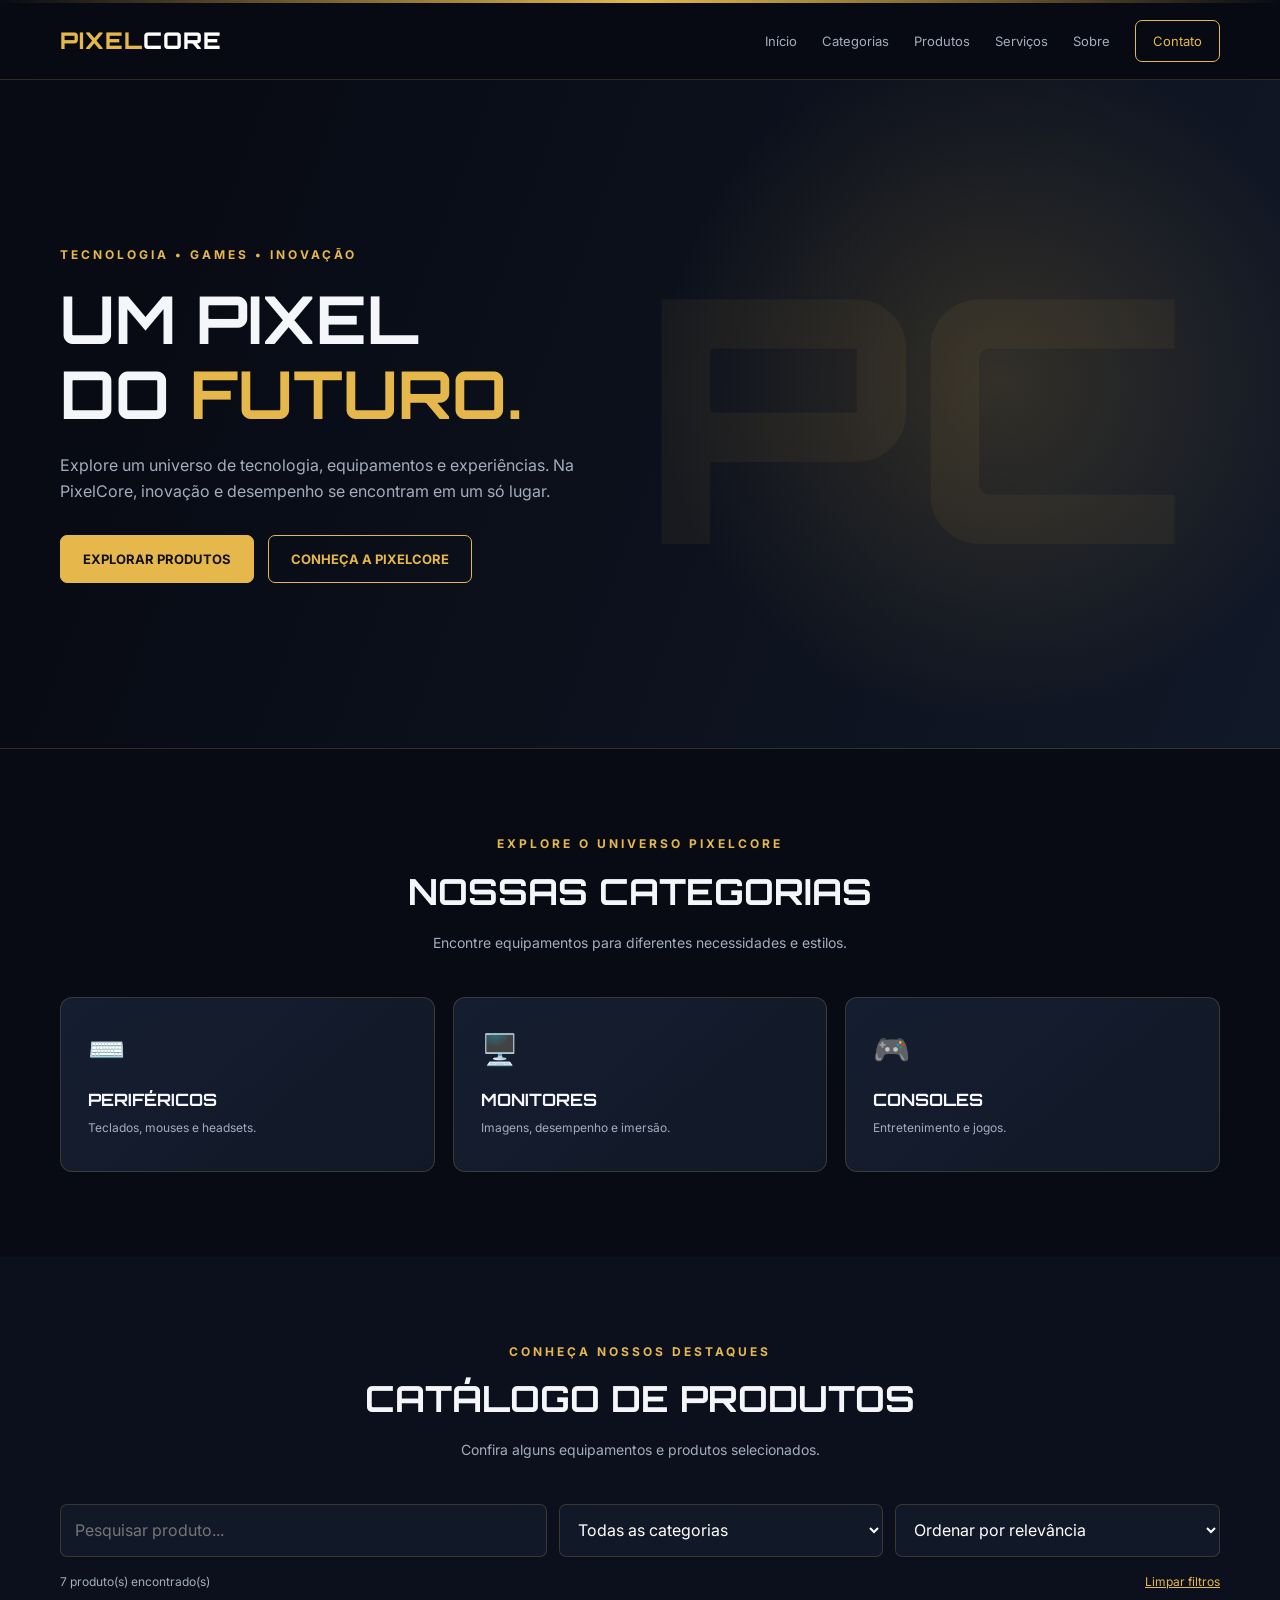
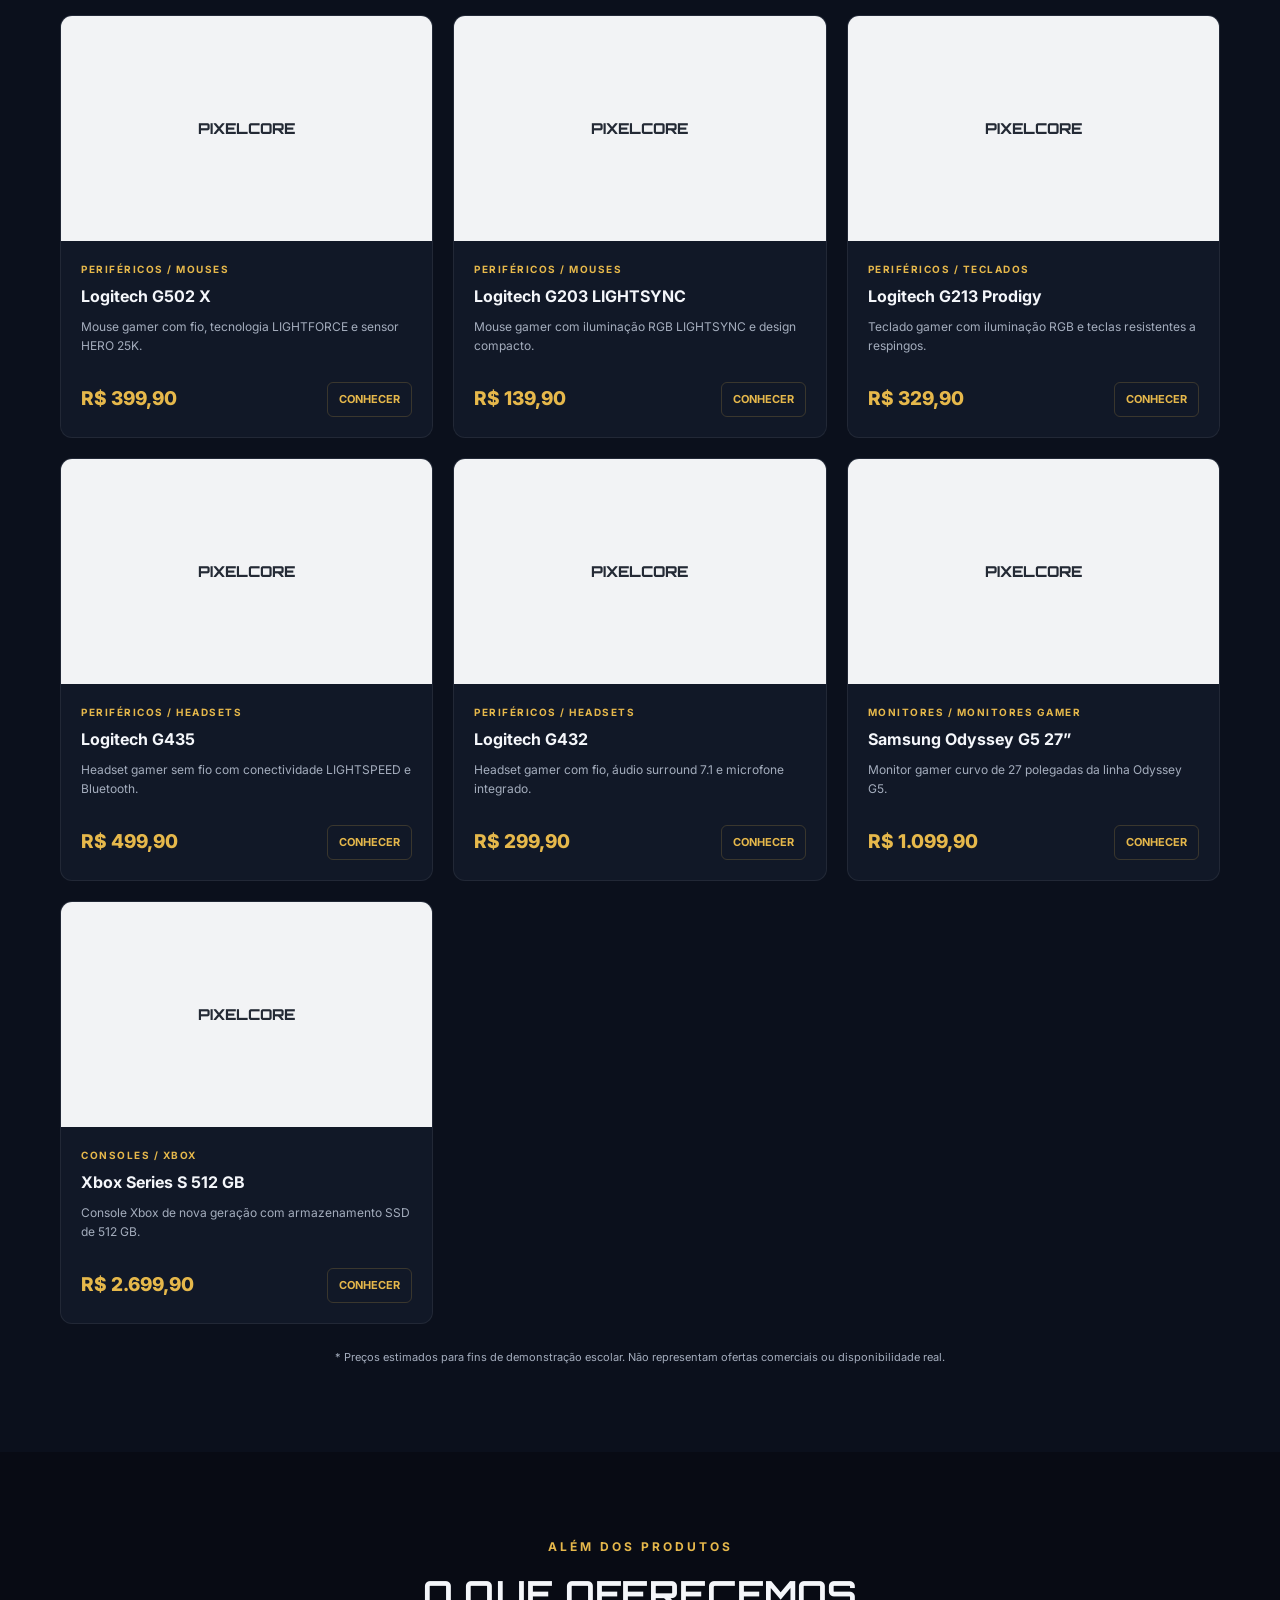
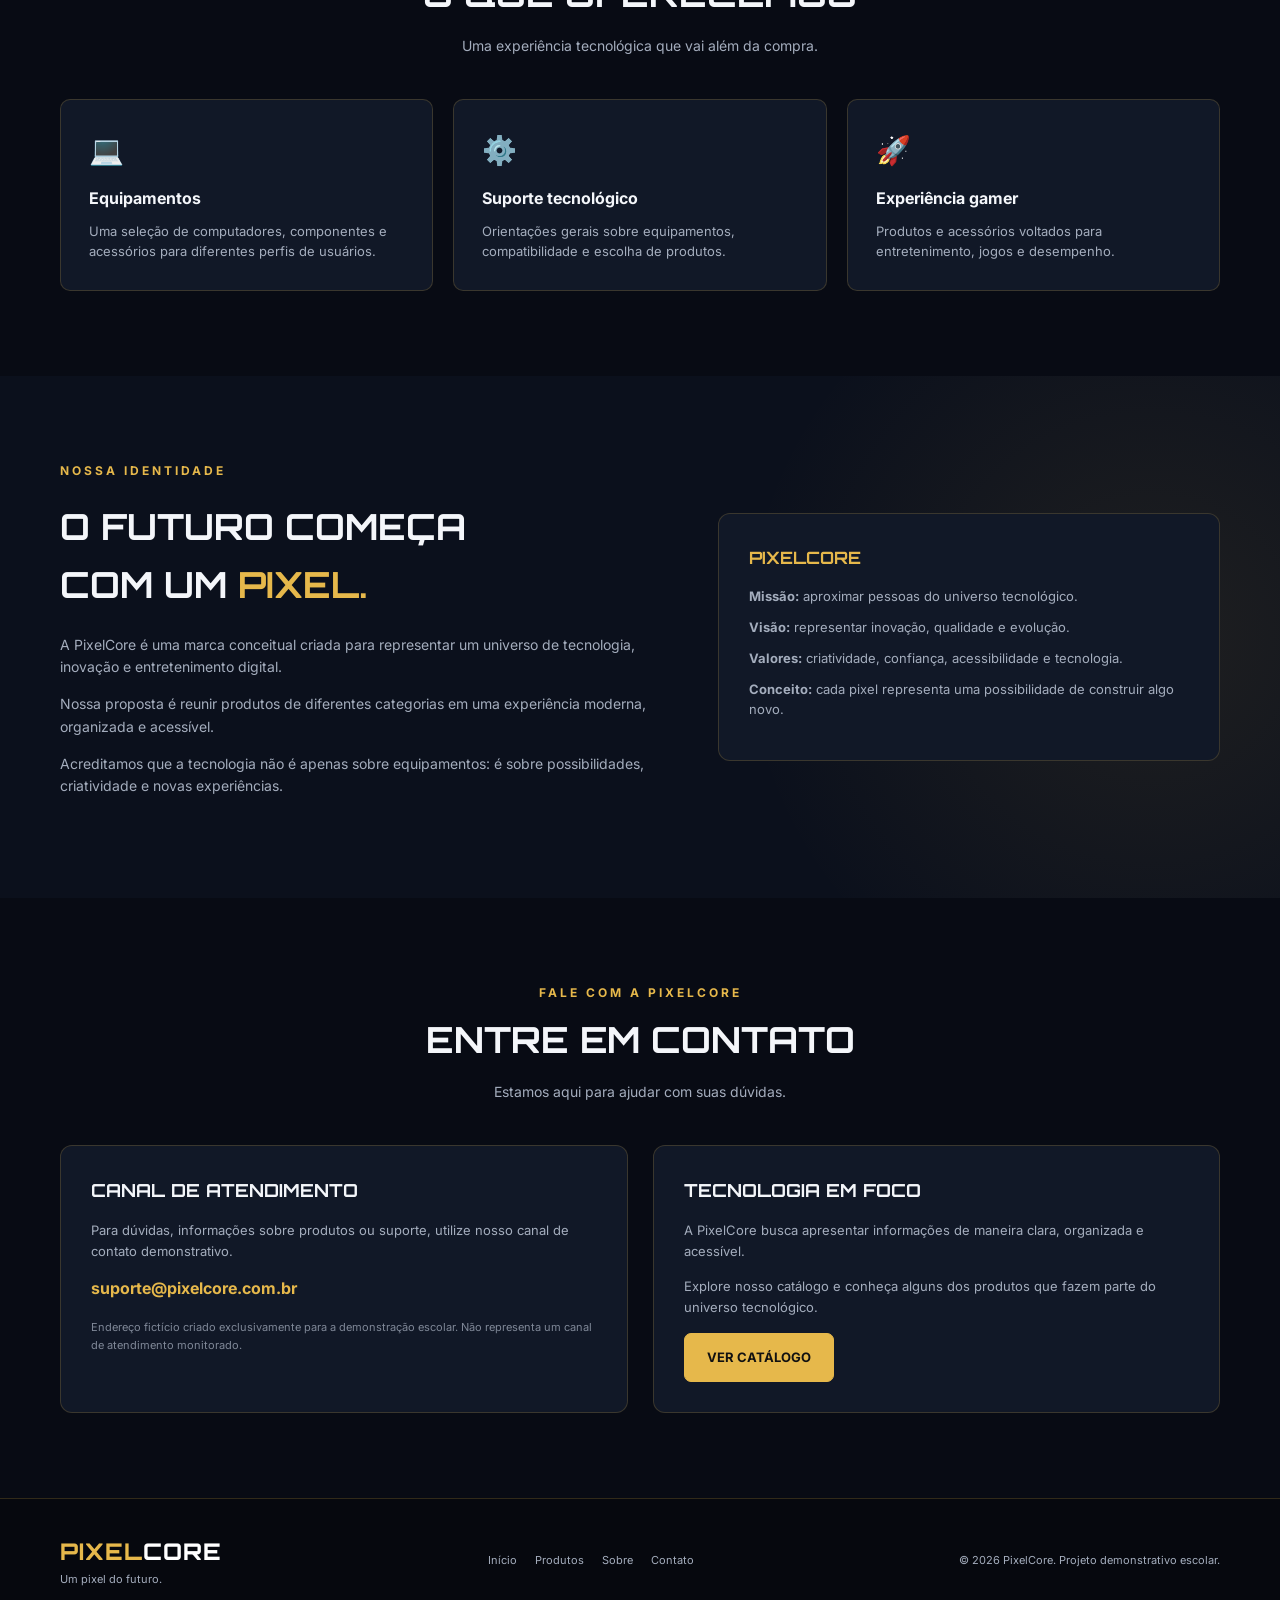
==== commit 81bd39b0: "Update fmt.Println message from 'Hello' to 'Goodbye'" ====
--- a/index.html
+++ b/index.html
@@ -1,416 +1,1203 @@
-
 <!DOCTYPE html>
 <html lang="pt-BR">
 <head>
-<meta charset="UTF-8">
-<meta name="viewport" content="width=device-width, initial-scale=1">
-<meta name="theme-color" content="#080b13">
-<title>PixelCore | Um Pixel do Futuro</title>
-<meta name="description" content="PixelCore: tecnologia, computadores, componentes, periféricos e games.">
-<style>
-:root{
-  --bg:#080b13;--panel:#101827;--panel2:#152238;
-  --gold:#d9ae55;--white:#f5f6fa;--muted:#9aa8b9;
-  --border:#26364b;--blue:#17365d;
-}
-*{box-sizing:border-box;margin:0;padding:0}
-html{scroll-behavior:smooth;scroll-padding-top:95px}
-body{background:var(--bg);color:var(--white);font-family:Arial,Helvetica,sans-serif;line-height:1.6}
-a{text-decoration:none;color:inherit}
-button,input,select{font:inherit}
-button{cursor:pointer}
-header{position:sticky;top:0;z-index:100;background:#070b13f5;backdrop-filter:blur(15px);border-bottom:1px solid #d9ae5530}
-.nav{max-width:1250px;margin:auto;padding:15px 22px;display:flex;align-items:center;justify-content:space-between;gap:20px}
-.logo{font-size:25px;font-weight:900;letter-spacing:2px}
-.logo span{color:var(--gold)}
-nav{display:flex;gap:20px;flex-wrap:wrap}
-nav a{font-size:13px;color:#d2d8e2}
-nav a:hover{color:var(--gold)}
-.hero{
- min-height:540px;display:flex;align-items:center;
- background:linear-gradient(90deg,#070b13f5 5%,#080b13d9 55%,#080b1360),
- url("https://images.unsplash.com/photo-1593640408182-31c70c8268f5?w=1800&auto=format&fit=crop") center/cover;
- border-bottom:1px solid var(--border)
-}
-.hero-content{max-width:1250px;width:100%;margin:auto;padding:80px 25px}
-.hero small,.eyebrow{color:var(--gold);letter-spacing:3px;font-size:11px;font-weight:bold}
-.hero h1{font-size:clamp(40px,7vw,76px);line-height:1.08;max-width:750px;margin:20px 0}
-.hero h1 span{color:var(--gold)}
-.hero p{max-width:560px;color:#c1cbd8;font-size:16px}
-.btn{display:inline-block;margin-top:25px;padding:13px 25px;background:var(--gold);color:#101010;font-weight:bold;border-radius:5px;border:0;transition:.2s}
-.btn:hover{transform:translateY(-3px);filter:brightness(1.1)}
-section{max-width:1250px;margin:auto;padding:70px 22px}
-.section-title{margin-bottom:28px}
-.section-title h2{font-size:32px;margin-top:5px}
-.section-title p{color:var(--muted);margin-top:7px}
-.categories{display:grid;grid-template-columns:repeat(3,minmax(0,1fr));gap:16px}
-.category{
- min-height:155px;padding:22px;position:relative;overflow:hidden;text-align:left;
- color:white;background:linear-gradient(135deg,#192b45,#0e1624);
- border:1px solid var(--border);border-radius:10px;transition:.25s
-}
-.category:hover,.category.active{border-color:var(--gold);transform:translateY(-4px);background:linear-gradient(135deg,#263b58,#111d2e)}
-.category .emoji{font-size:30px}
-.category h3{font-size:17px;margin-top:8px}
-.category p{font-size:12px;color:var(--muted);margin-top:4px}
-.category .arrow{position:absolute;right:18px;bottom:15px;color:var(--gold);font-size:20px}
-.catalog-tools{display:grid;grid-template-columns:1fr 190px 170px;gap:12px;margin-bottom:14px}
-.search-wrap{position:relative}
-.catalog-tools input,.catalog-tools select{
- width:100%;min-width:0;padding:14px;background:#111d2d;color:white;
- border:1px solid #34445a;border-radius:7px;outline:none
-}
-.catalog-tools input:focus,.catalog-tools select:focus{border-color:var(--gold)}
-.catalog-tools input::placeholder{color:#8795a8}
-.search-icon{position:absolute;right:14px;top:10px;color:var(--gold);font-size:20px;pointer-events:none}
-.search-help{font-size:11px;color:var(--muted);margin:8px 0 18px}
-.subcategories{display:flex;gap:9px;flex-wrap:wrap;margin:18px 0}
-.subcategory{padding:8px 14px;border:1px solid var(--border);border-radius:30px;background:#111b2a;color:#cbd4df;font-size:12px}
-.subcategory:hover,.subcategory.active{color:#111;background:var(--gold);border-color:var(--gold)}
-.results-line{display:flex;justify-content:space-between;gap:10px;color:var(--muted);font-size:12px;margin-bottom:16px}
-.clear-search{border:0;background:none;color:var(--gold)}
-.products{display:grid;grid-template-columns:repeat(4,minmax(0,1fr));gap:18px}
-.product{background:var(--panel);border:1px solid var(--border);border-radius:10px;overflow:hidden;transition:.25s}
-.product:hover{transform:translateY(-5px);border-color:var(--gold);box-shadow:0 12px 30px #0007}
-.product-image{height:185px;background:#101827;display:flex;align-items:center;justify-content:center;overflow:hidden;position:relative}
-.product-image img{width:100%;height:100%;object-fit:cover;transition:.3s}
-.product:hover .product-image img{transform:scale(1.04)}
-.image-note{position:absolute;bottom:7px;right:7px;background:#080b13d9;color:#d6dce5;padding:3px 7px;border-radius:4px;font-size:9px}
-.product-info{padding:15px}
-.tag{display:inline-block;color:var(--gold);background:#d9ae5515;border:1px solid #d9ae5540;padding:3px 8px;border-radius:4px;font-size:10px;text-transform:uppercase;letter-spacing:1px}
-.product h3{font-size:15px;margin:10px 0 6px;line-height:1.4}
-.product p{font-size:12px;color:var(--muted);min-height:38px}
-.price{font-size:21px;font-weight:bold;color:var(--gold);margin:10px 0}
-.product-actions{display:grid;gap:7px}
-.consult,.official-link{display:block;text-align:center;padding:9px;border-radius:5px;font-size:11px;transition:.2s}
-.consult{background:#172f4c;border:1px solid #29496f}
-.consult:hover{background:var(--gold);color:#111}
-.official-link{border:1px solid #34445a;color:#cbd4df}
-.official-link:hover{border-color:var(--gold);color:var(--gold)}
-.empty{display:none;grid-column:1/-1;padding:40px;text-align:center;color:var(--muted);background:var(--panel);border:1px solid var(--border);border-radius:8px}
-.notice{font-size:11px;color:var(--muted);margin:15px 0;padding:12px 14px;border-left:2px solid var(--gold);background:#111827}
-.services{display:grid;grid-template-columns:repeat(4,1fr);gap:17px}
-.service{padding:24px;background:linear-gradient(145deg,#14243a,#0e1522);border:1px solid var(--border);border-radius:8px}
-.service .emoji{font-size:30px}
-.service h3{color:var(--gold);margin:12px 0}
-.service p{font-size:13px;color:var(--muted)}
-.about{max-width:none;background:linear-gradient(120deg,#101e32,#0b111c);border-block:1px solid var(--border)}
-.about-content{max-width:1200px;margin:auto}
-.about p{color:#b7c2d1;max-width:780px;margin-top:15px}
-.contact{text-align:center}
-.contact p{color:var(--muted);max-width:580px;margin:12px auto}
-.support-card{max-width:520px;margin:25px auto 0;padding:22px;background:#101827;border:1px solid var(--border);border-radius:9px}
-.support-card strong{color:var(--gold)}
-.support-card a{color:#e8d3a5;text-decoration:underline}
-footer{background:#05080e;border-top:1px solid var(--border);padding:30px 20px;text-align:center;color:var(--muted);font-size:13px}
-footer strong{color:var(--gold)}
-@media(max-width:900px){.products{grid-template-columns:repeat(3,minmax(0,1fr))}.services{grid-template-columns:repeat(2,1fr)}}
-@media(max-width:650px){
- .nav{flex-direction:column;gap:12px}nav{justify-content:center;gap:13px}nav a{font-size:11px}
- .hero{min-height:440px}.hero-content{padding:65px 20px}
- section{padding:52px 15px}.section-title h2{font-size:27px}
- .categories{grid-template-columns:repeat(2,minmax(0,1fr));gap:10px}
- .category{padding:15px;min-height:135px}.category h3{font-size:14px}.category p{font-size:11px}
- .catalog-tools{grid-template-columns:1fr 1fr}.search-wrap{grid-column:1/-1}
- .products{grid-template-columns:repeat(2,minmax(0,1fr));gap:11px}
- .product-image{height:135px}.product-info{padding:11px}.product h3{font-size:13px}
- .product p{font-size:11px}.price{font-size:17px}.consult,.official-link{font-size:10px}
-}
-@media(max-width:350px){.products{grid-template-columns:1fr}}
-</style>
+  <meta charset="UTF-8">
+  <meta name="viewport" content="width=device-width, initial-scale=1.0">
+  <meta name="theme-color" content="#080b14">
+  <meta name="description" content="PixelCore — tecnologia, games e inovação em um só lugar.">
+  <title>PixelCore | Tecnologia e Games</title>
+
+  <link rel="preconnect" href="https://fonts.googleapis.com">
+  <link rel="preconnect" href="https://fonts.gstatic.com" crossorigin>
+  <link href="https://fonts.googleapis.com/css2?family=Orbitron:wght@400;500;600;700;800&family=Inter:wght@300;400;500;600;700;800&display=swap" rel="stylesheet">
+
+  <style>
+    :root {
+      --bg: #080b14;
+      --bg2: #0d1220;
+      --card: #111827;
+      --card2: #151e30;
+      --gold: #e6b84b;
+      --gold2: #ffd978;
+      --text: #f4f6fa;
+      --muted: #a4adbd;
+      --border: rgba(230,184,75,.19);
+      --shadow: 0 15px 40px rgba(0,0,0,.3);
+    }
+
+    * {
+      margin: 0;
+      padding: 0;
+      box-sizing: border-box;
+      scroll-behavior: smooth;
+    }
+
+    body {
+      background: var(--bg);
+      color: var(--text);
+      font-family: 'Inter', sans-serif;
+      line-height: 1.6;
+    }
+
+    a {
+      color: inherit;
+      text-decoration: none;
+    }
+
+    button, input, select {
+      font: inherit;
+    }
+
+    button {
+      cursor: pointer;
+    }
+
+    .container {
+      width: min(1160px, 92%);
+      margin: auto;
+    }
+
+    .top-line {
+      height: 3px;
+      background: linear-gradient(90deg, transparent, var(--gold), transparent);
+    }
+
+    header {
+      position: sticky;
+      top: 0;
+      z-index: 100;
+      background: rgba(8,11,20,.94);
+      backdrop-filter: blur(14px);
+      border-bottom: 1px solid var(--border);
+    }
+
+    .navbar {
+      min-height: 76px;
+      display: flex;
+      align-items: center;
+      justify-content: space-between;
+      gap: 25px;
+    }
+
+    .logo {
+      font-family: 'Orbitron', sans-serif;
+      font-size: 23px;
+      font-weight: 800;
+      letter-spacing: 1px;
+      color: var(--gold);
+      white-space: nowrap;
+    }
+
+    .logo span {
+      color: white;
+    }
+
+    nav {
+      display: flex;
+      align-items: center;
+      gap: 25px;
+    }
+
+    nav a {
+      font-size: 13px;
+      color: var(--muted);
+      transition: .2s;
+    }
+
+    nav a:hover {
+      color: var(--gold);
+    }
+
+    .nav-button {
+      padding: 10px 17px;
+      border: 1px solid var(--gold);
+      border-radius: 7px;
+      color: var(--gold);
+    }
+
+    .hero {
+      min-height: 540px;
+      display: flex;
+      align-items: center;
+      position: relative;
+      overflow: hidden;
+      background:
+        radial-gradient(circle at 78% 45%, rgba(230,184,75,.17), transparent 32%),
+        linear-gradient(110deg, #080b14 15%, #111827 100%);
+      border-bottom: 1px solid var(--border);
+    }
+
+    .hero::before {
+      content: "PC";
+      position: absolute;
+      right: 7%;
+      top: 50%;
+      transform: translateY(-50%);
+      font-family: 'Orbitron', sans-serif;
+      font-size: clamp(150px, 29vw, 340px);
+      font-weight: 800;
+      color: rgba(230,184,75,.055);
+      pointer-events: none;
+    }
+
+    .hero-content {
+      position: relative;
+      z-index: 2;
+      max-width: 680px;
+      padding: 80px 0;
+    }
+
+    .eyebrow {
+      color: var(--gold);
+      text-transform: uppercase;
+      letter-spacing: 3px;
+      font-size: 12px;
+      font-weight: 700;
+      margin-bottom: 18px;
+    }
+
+    .hero h1 {
+      font-family: 'Orbitron', sans-serif;
+      font-size: clamp(36px, 6vw, 66px);
+      line-height: 1.13;
+      margin-bottom: 22px;
+    }
+
+    .hero h1 span {
+      color: var(--gold);
+    }
+
+    .hero p {
+      color: var(--muted);
+      font-size: 16px;
+      max-width: 550px;
+      margin-bottom: 30px;
+    }
+
+    .button {
+      display: inline-flex;
+      align-items: center;
+      justify-content: center;
+      padding: 13px 22px;
+      border-radius: 7px;
+      font-weight: 700;
+      font-size: 13px;
+      transition: .2s;
+      border: 1px solid var(--gold);
+    }
+
+    .button-primary {
+      background: var(--gold);
+      color: #111;
+    }
+
+    .button-primary:hover {
+      background: var(--gold2);
+      transform: translateY(-2px);
+    }
+
+    .button-outline {
+      color: var(--gold);
+      margin-left: 10px;
+    }
+
+    .button-outline:hover {
+      background: rgba(230,184,75,.1);
+    }
+
+    section {
+      padding: 85px 0;
+    }
+
+    .section-heading {
+      text-align: center;
+      margin-bottom: 42px;
+    }
+
+    .section-heading .eyebrow {
+      margin-bottom: 9px;
+    }
+
+    .section-heading h2 {
+      font-family: 'Orbitron', sans-serif;
+      font-size: clamp(25px, 4vw, 36px);
+    }
+
+    .section-heading p {
+      color: var(--muted);
+      margin-top: 12px;
+      font-size: 14px;
+    }
+
+    .categories {
+      display: grid;
+      grid-template-columns: repeat(3, 1fr);
+      gap: 18px;
+    }
+
+    .category-card {
+      min-height: 175px;
+      background: linear-gradient(140deg, var(--card2), var(--card));
+      border: 1px solid var(--border);
+      border-radius: 12px;
+      padding: 27px;
+      transition: .25s;
+      display: flex;
+      flex-direction: column;
+      justify-content: space-between;
+    }
+
+    .category-card:hover {
+      transform: translateY(-5px);
+      border-color: var(--gold);
+    }
+
+    .category-icon {
+      font-size: 30px;
+      margin-bottom: 13px;
+    }
+
+    .category-card h3 {
+      font-family: 'Orbitron', sans-serif;
+      font-size: 17px;
+      margin-bottom: 5px;
+    }
+
+    .category-card p {
+      color: var(--muted);
+      font-size: 12px;
+    }
+
+    #catalogo {
+      background: #0b101c;
+    }
+
+    .catalog-tools {
+      display: grid;
+      grid-template-columns: 1.5fr 1fr 1fr;
+      gap: 12px;
+      margin-bottom: 14px;
+    }
+
+    .catalog-tools input,
+    .catalog-tools select {
+      width: 100%;
+      min-width: 0;
+      padding: 13px 14px;
+      background: var(--card);
+      color: white;
+      border: 1px solid var(--border);
+      border-radius: 7px;
+      outline: none;
+    }
+
+    .catalog-tools input:focus,
+    .catalog-tools select:focus {
+      border-color: var(--gold);
+    }
+
+    .catalog-tools select option {
+      background: var(--card);
+    }
+
+    .catalog-info {
+      display: flex;
+      justify-content: space-between;
+      align-items: center;
+      gap: 12px;
+      margin: 15px 0 24px;
+      color: var(--muted);
+      font-size: 12px;
+    }
+
+    .clear-filters {
+      color: var(--gold);
+      background: none;
+      border: none;
+      font-size: 12px;
+      text-decoration: underline;
+    }
+
+    .products-grid {
+      display: grid;
+      grid-template-columns: repeat(3, 1fr);
+      gap: 20px;
+    }
+
+    .product-card {
+      background: var(--card);
+      border: 1px solid rgba(255,255,255,.07);
+      border-radius: 12px;
+      overflow: hidden;
+      transition: .25s;
+      display: flex;
+      flex-direction: column;
+    }
+
+    .product-card:hover {
+      transform: translateY(-5px);
+      border-color: var(--gold);
+      box-shadow: var(--shadow);
+    }
+
+    .product-image {
+      height: 225px;
+      background: #f2f3f5;
+      display: flex;
+      justify-content: center;
+      align-items: center;
+      padding: 15px;
+      overflow: hidden;
+      position: relative;
+    }
+
+    .product-image img {
+      width: 100%;
+      height: 100%;
+      object-fit: contain;
+      transition: transform .3s;
+    }
+
+    .product-card:hover .product-image img {
+      transform: scale(1.045);
+    }
+
+    .product-image .image-fallback {
+      display: none;
+      color: #242a35;
+      font-family: 'Orbitron', sans-serif;
+      font-size: 15px;
+      font-weight: 800;
+      text-align: center;
+    }
+
+    .product-content {
+      padding: 20px;
+      display: flex;
+      flex-direction: column;
+      flex: 1;
+    }
+
+    .product-category {
+      color: var(--gold);
+      font-size: 10px;
+      text-transform: uppercase;
+      letter-spacing: 1.5px;
+      font-weight: 700;
+      margin-bottom: 8px;
+    }
+
+    .product-content h3 {
+      font-size: 16px;
+      line-height: 1.4;
+      margin-bottom: 9px;
+    }
+
+    .product-description {
+      color: var(--muted);
+      font-size: 12px;
+      min-height: 48px;
+      margin-bottom: 17px;
+    }
+
+    .product-bottom {
+      margin-top: auto;
+      display: flex;
+      align-items: center;
+      justify-content: space-between;
+      gap: 10px;
+    }
+
+    .product-price {
+      color: var(--gold);
+      font-size: 19px;
+      font-weight: 800;
+      white-space: nowrap;
+    }
+
+    .product-link {
+      color: var(--gold);
+      border: 1px solid var(--border);
+      border-radius: 6px;
+      padding: 8px 11px;
+      font-size: 11px;
+      font-weight: 700;
+      transition: .2s;
+    }
+
+    .product-link:hover {
+      background: var(--gold);
+      color: #111;
+    }
+
+    .no-results {
+      display: none;
+      text-align: center;
+      padding: 55px 15px;
+      color: var(--muted);
+      background: var(--card);
+      border-radius: 10px;
+      border: 1px solid var(--border);
+    }
+
+    .no-results h3 {
+      color: white;
+      margin-bottom: 8px;
+    }
+
+    .price-notice {
+      color: var(--muted);
+      text-align: center;
+      font-size: 11px;
+      margin-top: 25px;
+    }
+
+    .services-grid {
+      display: grid;
+      grid-template-columns: repeat(3, 1fr);
+      gap: 20px;
+    }
+
+    .service-card {
+      padding: 28px;
+      background: var(--card);
+      border: 1px solid var(--border);
+      border-radius: 10px;
+    }
+
+    .service-card .category-icon {
+      font-size: 28px;
+    }
+
+    .service-card h3 {
+      font-size: 16px;
+      margin-bottom: 9px;
+    }
+
+    .service-card p {
+      color: var(--muted);
+      font-size: 13px;
+    }
+
+    .about {
+      background:
+        radial-gradient(circle at 90% 50%, rgba(230,184,75,.09), transparent 35%),
+        #0b101c;
+    }
+
+    .about-content {
+      display: grid;
+      grid-template-columns: 1.2fr 1fr;
+      align-items: center;
+      gap: 55px;
+    }
+
+    .about-text h2 {
+      font-family: 'Orbitron', sans-serif;
+      font-size: clamp(25px, 4vw, 36px);
+      margin-bottom: 20px;
+    }
+
+    .about-text h2 span {
+      color: var(--gold);
+    }
+
+    .about-text p {
+      color: var(--muted);
+      font-size: 14px;
+      margin-bottom: 15px;
+    }
+
+    .about-highlight {
+      border: 1px solid var(--border);
+      background: var(--card);
+      border-radius: 12px;
+      padding: 30px;
+    }
+
+    .about-highlight h3 {
+      color: var(--gold);
+      font-family: 'Orbitron', sans-serif;
+      margin-bottom: 15px;
+      font-size: 17px;
+    }
+
+    .about-highlight p {
+      color: var(--muted);
+      font-size: 13px;
+      margin-bottom: 10px;
+    }
+
+    .contact-grid {
+      display: grid;
+      grid-template-columns: 1fr 1fr;
+      gap: 25px;
+    }
+
+    .contact-card {
+      padding: 30px;
+      background: var(--card);
+      border: 1px solid var(--border);
+      border-radius: 12px;
+    }
+
+    .contact-card h3 {
+      font-family: 'Orbitron', sans-serif;
+      font-size: 18px;
+      margin-bottom: 15px;
+    }
+
+    .contact-card p {
+      color: var(--muted);
+      font-size: 13px;
+      margin-bottom: 15px;
+    }
+
+    .contact-email {
+      color: var(--gold);
+      font-weight: 700;
+      overflow-wrap: anywhere;
+    }
+
+    .contact-note {
+      font-size: 11px !important;
+      margin-top: 17px;
+      opacity: .75;
+    }
+
+    footer {
+      background: #06080e;
+      border-top: 1px solid var(--border);
+      padding: 35px 0;
+    }
+
+    .footer-content {
+      display: flex;
+      justify-content: space-between;
+      align-items: center;
+      gap: 20px;
+      flex-wrap: wrap;
+    }
+
+    .footer-content p {
+      color: var(--muted);
+      font-size: 11px;
+    }
+
+    .footer-links {
+      display: flex;
+      gap: 18px;
+      flex-wrap: wrap;
+    }
+
+    .footer-links a {
+      color: var(--muted);
+      font-size: 11px;
+    }
+
+    .footer-links a:hover {
+      color: var(--gold);
+    }
+
+    @media (max-width: 850px) {
+      nav {
+        gap: 13px;
+      }
+
+      nav a {
+        font-size: 11px;
+      }
+
+      .products-grid {
+        grid-template-columns: repeat(2, 1fr);
+      }
+
+      .categories,
+      .services-grid {
+        grid-template-columns: repeat(2, 1fr);
+      }
+
+      .about-content {
+        gap: 25px;
+      }
+    }
+
+    @media (max-width: 600px) {
+      .navbar {
+        min-height: 68px;
+        flex-wrap: wrap;
+        padding: 12px 0;
+        gap: 10px;
+      }
+
+      .logo {
+        font-size: 19px;
+      }
+
+      nav {
+        width: 100%;
+        justify-content: space-between;
+        gap: 7px;
+        overflow-x: auto;
+        padding-bottom: 3px;
+      }
+
+      nav a {
+        white-space: nowrap;
+        font-size: 10px;
+      }
+
+      .nav-button {
+        padding: 6px 9px;
+      }
+
+      .hero {
+        min-height: 470px;
+      }
+
+      .hero-content {
+        padding: 65px 0;
+      }
+
+      .hero p {
+        font-size: 14px;
+      }
+
+      .button {
+        padding: 11px 14px;
+        font-size: 11px;
+      }
+
+      section {
+        padding: 65px 0;
+      }
+
+      .categories,
+      .services-grid {
+        grid-template-columns: 1fr;
+      }
+
+      .category-card {
+        min-height: 145px;
+      }
+
+      .catalog-tools {
+        grid-template-columns: 1fr;
+      }
+
+      .products-grid {
+        grid-template-columns: 1fr;
+      }
+
+      .product-image {
+        height: 235px;
+      }
+
+      .about-content,
+      .contact-grid {
+        grid-template-columns: 1fr;
+      }
+
+      .catalog-info {
+        align-items: flex-start;
+      }
+
+      .footer-content {
+        flex-direction: column;
+        align-items: flex-start;
+      }
+    }
+  </style>
 </head>
+
 <body>
-<header>
- <div class="nav">
-  <a href="#inicio" class="logo">PIXEL<span>CORE</span></a>
-  <nav>
-   <a href="#inicio">Início</a><a href="#categorias">Categorias</a>
-   <a href="#produtos">Produtos</a><a href="#servicos">Serviços</a>
-   <a href="#sobre">Sobre</a><a href="#contato">Contato</a>
-  </nav>
- </div>
-</header>
-
-<main>
-<div class="hero" id="inicio">
- <div class="hero-content">
-  <small>TECNOLOGIA • GAMES • INOVAÇÃO</small>
-  <h1>O FUTURO COMEÇA <span>AQUI.</span></h1>
-  <p>Tudo para seu universo tecnológico em um só lugar. Monte seu setup, descubra novos equipamentos e leve sua experiência para outro nível.</p>
-  <a href="#produtos" class="btn">EXPLORAR PRODUTOS</a>
- </div>
-</div>
-
-<section id="categorias">
- <div class="section-title">
-  <small class="eyebrow">EXPLORE NOSSO UNIVERSO</small>
-  <h2>Encontre o que procura</h2>
-  <p>Escolha uma categoria e descubra nosso catálogo.</p>
- </div>
- <div class="categories">
-  <button class="category" onclick="filterCategory('Computadores')"><div class="emoji">🖥️</div><h3>Computadores</h3><p>PCs, notebooks e setups</p><span class="arrow">↗</span></button>
-  <button class="category" onclick="filterCategory('Componentes')"><div class="emoji">⚙️</div><h3>Componentes</h3><p>Processadores, placas e memória</p><span class="arrow">↗</span></button>
-  <button class="category" onclick="filterCategory('Periféricos')"><div class="emoji">⌨️</div><h3>Periféricos</h3><p>Teclados, mouses, áudio e acessórios</p><span class="arrow">↗</span></button>
-  <button class="category" onclick="filterCategory('Consoles')"><div class="emoji">🎮</div><h3>Consoles</h3><p>Consoles e controles</p><span class="arrow">↗</span></button>
-  <button class="category" onclick="filterCategory('Games')"><div class="emoji">🕹️</div><h3>Games</h3><p>Jogos e entretenimento</p><span class="arrow">↗</span></button>
-  <button class="category" onclick="filterCategory('Gift Cards')"><div class="emoji">🎁</div><h3>Gift Cards</h3><p>Créditos e cartões digitais</p><span class="arrow">↗</span></button>
- </div>
-</section>
-
-<section id="produtos">
- <div class="section-title">
-  <small class="eyebrow">CATÁLOGO PIXELCORE</small>
-  <h2>Nossos produtos</h2>
-  <p>Pesquise pelo nome, marca, categoria ou tipo de produto.</p>
- </div>
- <div class="catalog-tools">
-  <div class="search-wrap">
-   <input id="search" type="search" list="productSuggestions" placeholder="Ex.: Logitech, teclado, RTX, headset..." autocomplete="off" oninput="renderProducts()">
-   <datalist id="productSuggestions"></datalist>
-   <span class="search-icon">⌕</span>
-  </div>
-  <select id="categoryFilter" onchange="categoryChanged()">
-   <option value="Todos">Todas as categorias</option>
-   <option value="Computadores">Computadores</option>
-   <option value="Componentes">Componentes</option>
-   <option value="Periféricos">Periféricos</option>
-   <option value="Consoles">Consoles</option>
-   <option value="Games">Games</option>
-   <option value="Gift Cards">Gift Cards</option>
-  </select>
-  <select id="sort" onchange="renderProducts()">
-   <option value="default">Ordenar por</option>
-   <option value="low">Menor preço</option>
-   <option value="high">Maior preço</option>
-   <option value="name">Nome A–Z</option>
-  </select>
- </div>
- <p class="search-help">Dica: você pode pesquisar mesmo sem acentos. Ex.: “microfone”, “mouse”, “Ryzen” ou “PlayStation”.</p>
- <div class="subcategories" id="subcategories"></div>
- <div class="results-line">
-  <span id="resultCount">Carregando produtos...</span>
-  <button class="clear-search" onclick="clearFilters()">Limpar filtros ×</button>
- </div>
- <div class="products" id="productGrid"></div>
- <div class="empty" id="empty"><h3>Nenhum produto encontrado.</h3><p>Tente outro nome ou escolha uma categoria diferente.</p></div>
- <div class="notice">Os preços apresentados são estimativas fictícias para fins demonstrativos e escolares. Não representam ofertas, estoque ou disponibilidade real.</div>
-</section>
-
-<section id="servicos">
- <div class="section-title"><small class="eyebrow">ALÉM DOS PRODUTOS</small><h2>Nossos serviços</h2><p>Soluções para seu universo tecnológico.</p></div>
- <div class="services">
-  <div class="service"><div class="emoji">🛠️</div><h3>Montagem de PCs</h3><p>Computadores personalizados de acordo com suas necessidades.</p></div>
-  <div class="service"><div class="emoji">🧹</div><h3>Manutenção</h3><p>Cuidados e manutenção dos seus equipamentos.</p></div>
-  <div class="service"><div class="emoji">🚀</div><h3>Upgrades</h3><p>Melhorias de hardware para seu computador.</p></div>
-  <div class="service"><div class="emoji">💻</div><h3>Configuração</h3><p>Orientação para configurar seus equipamentos.</p></div>
- </div>
-</section>
-
-<div class="about" id="sobre">
- <section class="about-content">
-  <div class="section-title"><small class="eyebrow">QUEM SOMOS</small><h2>Sobre a PixelCore</h2></div>
-  <p>A PixelCore nasceu da paixão por tecnologia, games e inovação. Nosso objetivo é aproximar pessoas do universo tecnológico, apresentando produtos e soluções para diferentes perfis.</p>
-  <p>Acreditamos que cada detalhe faz parte de uma experiência maior. Por isso, buscamos unir tecnologia, qualidade e evolução.</p>
-  <p style="color:#d9ae55;font-weight:bold;margin-top:25px">PIXELCORE — UM PIXEL DO FUTURO.</p>
- </section>
-</div>
-
-<section class="contact" id="contato">
- <div class="section-title"><small class="eyebrow">FALE CONOSCO</small><h2>Vamos conversar?</h2></div>
- <p>Tem dúvidas sobre algum produto ou precisa de orientação para escolher seu próximo equipamento?</p>
- <div class="support-card">
-  <p><strong>PIXELCORE SUPORTE</strong></p>
-  <p>Canal de contato demonstrativo do projeto escolar</p>
-  <p><a href="mailto:suporte@pixelcore.com.br">suporte@pixelcore.com.br</a></p>
-  <p style="font-size:11px">Endereço fictício para apresentação. Não é um canal de atendimento monitorado.</p>
- </div>
-</section>
-</main>
-
-<footer>
- <strong>PIXELCORE</strong>
- <p>UM PIXEL DO FUTURO.</p>
- <p>© 2026 PixelCore. Projeto demonstrativo escolar.</p>
-</footer>
-
-<script>
-const SUPPORT_EMAIL="suporte@pixelcore.com.br";
-
-const imageBank={
- hero:"https://images.unsplash.com/photo-1593640408182-31c70c8268f5?w=1200&auto=format&fit=crop",
- pc:"https://images.unsplash.com/photo-1587202372775-e229f172b9d7?w=700&auto=format&fit=crop",
- component:"https://images.unsplash.com/photo-1591799264318-7e6ef8ddb7ea?w=700&auto=format&fit=crop",
- keyboard:"https://images.unsplash.com/photo-1587829741301-dc798b83add3?w=700&auto=format&fit=crop",
- mouse:"https://images.unsplash.com/photo-1527814050087-3793815479db?w=700&auto=format&fit=crop",
- headset:"https://images.unsplash.com/photo-1599669454699-248893623440?w=700&auto=format&fit=crop",
- monitor:"https://images.unsplash.com/photo-1527443224154-c4a3942d3acf?w=700&auto=format&fit=crop",
- microphone:"https://images.unsplash.com/photo-1590602847861-f357a9332bbc?w=700&auto=format&fit=crop",
- webcam:"https://images.unsplash.com/photo-1587826080692-f439cd0b70da?w=700&auto=format&fit=crop",
- console:"https://images.unsplash.com/photo-1606813907291-d86efa9b94db?w=700&auto=format&fit=crop",
- controller:"https://images.unsplash.com/photo-1592840496694-26d035b52b48?w=700&auto=format&fit=crop",
- chair:"https://images.unsplash.com/photo-1598550476439-6847785fcea6?w=700&auto=format&fit=crop",
- accessory:"https://images.unsplash.com/photo-1615663245857-ac93bb7c39e7?w=700&auto=format&fit=crop",
- gift:"https://images.unsplash.com/photo-1513201099705-a9746e1e201f?w=700&auto=format&fit=crop",
- game:"https://images.unsplash.com/photo-1542751371-adc38448a05e?w=700&auto=format&fit=crop"
-};
-
-const official={
- logitech:"https://www.logitechg.com/pt-br/shop",
- mice:"https://www.logitechg.com/pt-br/shop/c/gaming-mice",
- keyboards:"https://www.logitechg.com/pt-br/shop/c/gaming-keyboards",
- headsets:"https://www.logitechg.com/pt-br/shop/c/gaming-headsets-audio",
- monitors:"https://www.samsung.com/br/monitors/odyssey-gaming-monitor/",
- amd:"https://www.amd.com/pt/products/processors/desktops/ryzen.html",
- nvidia:"https://www.nvidia.com/pt-br/geforce/graphics-cards/",
- playstation:"https://www.playstation.com/pt-br/ps5/",
- xbox:"https://www.xbox.com/pt-BR/consoles",
- steam:"https://store.steampowered.com/",
- accessories:"https://www.logitechg.com/pt-br"
-};
-
-const products=[
-{name:"PC Gamer Ryzen 5 5600G",category:"Computadores",sub:"PC Gamer",price:2499,description:"16GB RAM • SSD 480GB • vídeo integrado",tag:"Entrada",image:"pc",source:"amd",keywords:"desktop computador"},
-{name:"PC Gamer Ryzen 5 RTX 4060",category:"Computadores",sub:"PC Gamer",price:4899,description:"16GB RAM • SSD 1TB • GeForce RTX",tag:"Intermediário",image:"pc",source:"nvidia",keywords:"desktop gamer"},
-{name:"PC Gamer Ryzen 7 RTX 4070",category:"Computadores",sub:"PC Gamer",price:8499,description:"32GB RAM • SSD 1TB • alto desempenho",tag:"Premium",image:"pc",source:"nvidia"},
-{name:"Notebook Gamer",category:"Computadores",sub:"Notebooks",price:4999,description:"Notebook para jogos e produtividade",tag:"Notebook",image:"pc",source:"nvidia"},
-{name:"Notebook para estudos",category:"Computadores",sub:"Notebooks",price:2499,description:"Para tarefas, estudos e produtividade",tag:"Estudos",image:"pc",source:"logitech"},
-{name:"Mini PC",category:"Computadores",sub:"PC compacto",price:1899,description:"Computador compacto para uso diário",tag:"Compacto",image:"pc",source:"logitech"},
-
-{name:"AMD Ryzen 5 5600",category:"Componentes",sub:"Processadores",price:699,description:"Processador para computadores desktop",tag:"AMD",image:"component",source:"amd"},
-{name:"AMD Ryzen 7 5700X",category:"Componentes",sub:"Processadores",price:1199,description:"Processador de 8 núcleos",tag:"AMD",image:"component",source:"amd"},
-{name:"AMD Ryzen 5 7600",category:"Componentes",sub:"Processadores",price:1299,description:"Processador da plataforma AM5",tag:"AMD",image:"component",source:"amd"},
-{name:"GeForce RTX 4060 8GB",category:"Componentes",sub:"Placas de vídeo",price:2199,description:"Placa de vídeo NVIDIA GeForce",tag:"NVIDIA",image:"component",source:"nvidia"},
-{name:"GeForce RTX 4070 12GB",category:"Componentes",sub:"Placas de vídeo",price:4299,description:"GPU para jogos e criação",tag:"NVIDIA",image:"component",source:"nvidia"},
-{name:"Memória RAM DDR4 16GB",category:"Componentes",sub:"Memórias",price:279,description:"Memória para computadores",tag:"Memória",image:"component",source:"logitech"},
-{name:"Memória RAM DDR5 32GB",category:"Componentes",sub:"Memórias",price:699,description:"Kit de memória DDR5",tag:"Memória",image:"component",source:"logitech"},
-{name:"SSD NVMe 1TB",category:"Componentes",sub:"Armazenamento",price:449,description:"Armazenamento de alta velocidade",tag:"SSD",image:"component",source:"logitech"},
-{name:"SSD SATA 480GB",category:"Componentes",sub:"Armazenamento",price:239,description:"Armazenamento para PC e notebook",tag:"SSD",image:"component",source:"logitech"},
-{name:"Fonte 650W 80 Plus",category:"Componentes",sub:"Fontes",price:399,description:"Fonte de alimentação para PC",tag:"Fonte",image:"component",source:"logitech"},
-{name:"Placa-mãe B550",category:"Componentes",sub:"Placas-mãe",price:699,description:"Placa-mãe para plataforma AMD",tag:"Placa-mãe",image:"component",source:"amd"},
-{name:"Water Cooler 240mm",category:"Componentes",sub:"Refrigeração",price:399,description:"Sistema de refrigeração líquida",tag:"Cooler",image:"component",source:"logitech"},
-{name:"Cooler para processador",category:"Componentes",sub:"Refrigeração",price:149,description:"Refrigeração para CPU",tag:"Cooler",image:"component",source:"logitech"},
-
-{name:"Logitech G213 Prodigy",category:"Periféricos",sub:"Teclados",price:299,description:"Teclado gamer com iluminação RGB",tag:"Teclado",image:"keyboard",source:"keyboards",keywords:"logitech teclado"},
-{name:"Teclado mecânico compacto",category:"Periféricos",sub:"Teclados",price:229,description:"Formato compacto para setup",tag:"Teclado",image:"keyboard",source:"keyboards"},
-{name:"Teclado sem fio",category:"Periféricos",sub:"Teclados",price:159,description:"Conectividade sem fio",tag:"Teclado",image:"keyboard",source:"keyboards"},
-{name:"Teclado mecânico RGB",category:"Periféricos",sub:"Teclados",price:349,description:"Switches mecânicos e iluminação",tag:"Teclado",image:"keyboard",source:"keyboards"},
-{name:"Logitech G203",category:"Periféricos",sub:"Mouses",price:179,description:"Mouse gamer com sensor preciso",tag:"Mouse",image:"mouse",source:"mice"},
-{name:"Logitech G502 X",category:"Periféricos",sub:"Mouses",price:399,description:"Mouse gamer com vários controles",tag:"Mouse",image:"mouse",source:"mice"},
-{name:"Mouse sem fio",category:"Periféricos",sub:"Mouses",price:129,description:"Mouse sem fio para uso diário",tag:"Mouse",image:"mouse",source:"mice"},
-{name:"Mouse gamer ultraleve",category:"Periféricos",sub:"Mouses",price:249,description:"Modelo gamer com sensor óptico",tag:"Mouse",image:"mouse",source:"mice"},
-{name:"Headset Logitech G435",category:"Periféricos",sub:"Headsets",price:399,description:"Headset sem fio para jogos",tag:"Headset",image:"headset",source:"headsets"},
-{name:"Headset Logitech G432",category:"Periféricos",sub:"Headsets",price:299,description:"Headset gamer com microfone",tag:"Headset",image:"headset",source:"headsets"},
-{name:"Headset gamer com fio",category:"Periféricos",sub:"Headsets",price:179,description:"Áudio para jogos e comunicação",tag:"Headset",image:"headset",source:"headsets"},
-{name:"Headset Bluetooth",category:"Periféricos",sub:"Headsets",price:249,description:"Fone sem fio para computador",tag:"Headset",image:"headset",source:"headsets"},
-{name:"Monitor Samsung Odyssey",category:"Periféricos",sub:"Monitores",price:1299,description:"Monitor gamer da linha Odyssey",tag:"Monitor",image:"monitor",source:"monitors"},
-{name:"Monitor Gamer Full HD 24",category:"Periféricos",sub:"Monitores",price:799,description:"Tela Full HD para jogos e estudos",tag:"Monitor",image:"monitor",source:"monitors"},
-{name:"Monitor Gamer QHD 27",category:"Periféricos",sub:"Monitores",price:1599,description:"Tela QHD para jogos e produtividade",tag:"Monitor",image:"monitor",source:"monitors"},
-{name:"Monitor Ultrawide",category:"Periféricos",sub:"Monitores",price:1899,description:"Tela ampla para multitarefa",tag:"Monitor",image:"monitor",source:"monitors"},
-{name:"Microfone USB",category:"Periféricos",sub:"Microfones",price:249,description:"Para chamadas, gravações e streaming",tag:"Microfone",image:"microphone",source:"logitech"},
-{name:"Microfone condensador",category:"Periféricos",sub:"Microfones",price:399,description:"Microfone para gravações",tag:"Microfone",image:"microphone",source:"logitech"},
-{name:"Webcam Full HD",category:"Periféricos",sub:"Webcams",price:199,description:"Câmera para reuniões e transmissões",tag:"Webcam",image:"webcam",source:"logitech"},
-{name:"Webcam Logitech",category:"Periféricos",sub:"Webcams",price:349,description:"Webcam para computador",tag:"Webcam",image:"webcam",source:"logitech"},
-{name:"Mousepad Extended",category:"Periféricos",sub:"Mousepads",price:89,description:"Superfície ampla para seu setup",tag:"Mousepad",image:"accessory",source:"logitech"},
-{name:"Mousepad RGB",category:"Periféricos",sub:"Mousepads",price:119,description:"Mousepad com iluminação",tag:"Mousepad",image:"accessory",source:"logitech"},
-{name:"Caixa de som para PC",category:"Periféricos",sub:"Áudio",price:179,description:"Áudio para música, jogos e vídeos",tag:"Áudio",image:"headset",source:"logitech"},
-{name:"Controle para PC",category:"Periféricos",sub:"Controles",price:249,description:"Controle para jogos no computador",tag:"Controle",image:"controller",source:"logitech"},
-{name:"Volante para simulador",category:"Periféricos",sub:"Volantes",price:1299,description:"Volante para jogos de corrida",tag:"Simulação",image:"controller",source:"logitech"},
-{name:"Cadeira gamer",category:"Periféricos",sub:"Cadeiras",price:899,description:"Cadeira para estação de jogos",tag:"Setup",image:"chair",source:"logitech"},
-{name:"Suporte para headset",category:"Periféricos",sub:"Acessórios",price:69,description:"Organização para sua mesa",tag:"Acessório",image:"accessory",source:"accessories"},
-{name:"Hub USB",category:"Periféricos",sub:"Acessórios",price:79,description:"Expansão de conexões USB",tag:"Acessório",image:"accessory",source:"accessories"},
-{name:"Suporte para monitor",category:"Periféricos",sub:"Acessórios",price:149,description:"Suporte para organização da mesa",tag:"Acessório",image:"monitor",source:"accessories"},
-{name:"Iluminação LED para setup",category:"Periféricos",sub:"Acessórios",price:99,description:"Iluminação decorativa para ambiente",tag:"Acessório",image:"accessory",source:"accessories"},
-
-{name:"PlayStation 5",category:"Consoles",sub:"PlayStation",price:4599,description:"Console da geração atual",tag:"Sony",image:"console",source:"playstation"},
-{name:"PlayStation 5 Pro",category:"Consoles",sub:"PlayStation",price:7499,description:"Console PlayStation de alto desempenho",tag:"Sony",image:"console",source:"playstation"},
-{name:"Xbox Series S",category:"Consoles",sub:"Xbox",price:2399,description:"Console Xbox totalmente digital",tag:"Microsoft",image:"console",source:"xbox"},
-{name:"Xbox Series X",category:"Consoles",sub:"Xbox",price:4499,description:"Console Xbox de alto desempenho",tag:"Microsoft",image:"console",source:"xbox"},
-{name:"Controle Xbox sem fio",category:"Consoles",sub:"Controles",price:349,description:"Controle sem fio Xbox",tag:"Microsoft",image:"controller",source:"xbox"},
-{name:"Controle DualSense",category:"Consoles",sub:"Controles",price:449,description:"Controle sem fio PlayStation",tag:"Sony",image:"controller",source:"playstation"},
-
-{name:"Jogo para PC",category:"Games",sub:"PC",price:149,description:"Título digital para computador",tag:"Games",image:"game",source:"steam"},
-{name:"Jogo para console",category:"Games",sub:"Consoles",price:249,description:"Título para videogame",tag:"Games",image:"game",source:"playstation"},
-{name:"Acessório gamer",category:"Games",sub:"Acessórios",price:99,description:"Acessório para sua experiência de jogo",tag:"Games",image:"game",source:"logitech"},
-
-{name:"Gift Card R$50",category:"Gift Cards",sub:"Créditos",price:50,description:"Cartão-presente digital demonstrativo",tag:"Gift Card",image:"gift",source:"xbox"},
-{name:"Gift Card R$100",category:"Gift Cards",sub:"Créditos",price:100,description:"Cartão-presente digital demonstrativo",tag:"Gift Card",image:"gift",source:"playstation"},
-{name:"Gift Card R$200",category:"Gift Cards",sub:"Créditos",price:200,description:"Cartão-presente digital demonstrativo",tag:"Gift Card",image:"gift",source:"steam"}
-];
-
-const grid=document.getElementById("productGrid");
-const search=document.getElementById("search");
-const categoryFilter=document.getElementById("categoryFilter");
-const subcategories=document.getElementById("subcategories");
-let activeSub="Todos";
-
-function money(value){
- return value.toLocaleString("pt-BR",{style:"currency",currency:"BRL"});
-}
-function normalize(value){
- return String(value).toLocaleLowerCase("pt-BR")
- .normalize("NFD").replace(/[\u0300-\u036f]/g,"").trim();
-}
-function filterCategory(category){
- categoryFilter.value=category;search.value="";activeSub="Todos";
- updateSubcategories();renderProducts();
- document.getElementById("produtos").scrollIntoView();
-}
-function categoryChanged(){
- activeSub="Todos";updateSubcategories();renderProducts();
-}
-function updateSubcategories(){
- const category=categoryFilter.value;
- const subs=category==="Todos"?[]:[...new Set(products.filter(p=>p.category===category).map(p=>p.sub))];
- if(!subs.length){subcategories.innerHTML="";return;}
- subcategories.innerHTML=
- `<button class="subcategory ${activeSub==="Todos"?"active":""}" onclick="filterSub('Todos')">Todos</button>`+
- subs.map(s=>`<button class="subcategory ${activeSub===s?"active":""}" onclick="filterSub('${s}')">${s}</button>`).join("");
-}
-function filterSub(sub){activeSub=sub;updateSubcategories();renderProducts();}
-function clearFilters(){
- search.value="";categoryFilter.value="Todos";document.getElementById("sort").value="default";
- activeSub="Todos";updateSubcategories();renderProducts();
-}
-function renderProducts(){
- const query=normalize(search.value);
- const category=categoryFilter.value;
- const sort=document.getElementById("sort").value;
- let filtered=products.filter(p=>{
-  const text=normalize([p.name,p.description,p.category,p.sub,p.tag,p.keywords||""].join(" "));
-  return (!query||text.includes(query))&&(category==="Todos"||p.category===category)&&(activeSub==="Todos"||p.sub===activeSub);
- });
- if(sort==="low")filtered.sort((a,b)=>a.price-b.price);
- if(sort==="high")filtered.sort((a,b)=>b.price-a.price);
- if(sort==="name")filtered.sort((a,b)=>a.name.localeCompare(b.name,"pt-BR"));
- document.getElementById("resultCount").textContent=filtered.length+" produto(s) encontrado(s)";
- grid.innerHTML=filtered.map(p=>{
-  const img=imageBank[p.image]||imageBank.accessory;
-  const source=official[p.source]||official.logitech;
-  const subject=encodeURIComponent("Consulta demonstrativa: "+p.name);
-  const body=encodeURIComponent("Olá, PixelCore Suporte! Gostaria de saber mais sobre "+p.name+". Preço demonstrativo: "+money(p.price)+".");
-  const mail="mailto:"+SUPPORT_EMAIL+"?subject="+subject+"&body="+body;
-  return `<article class="product">
-   <div class="product-image">
-    <img src="${img}" alt="Imagem ilustrativa de ${p.name}" loading="lazy" onerror="this.onerror=null;this.src='https://placehold.co/600x400/101827/D9AE55?text=PixelCore'">
-    <span class="image-note">Imagem ilustrativa</span>
-   </div>
-   <div class="product-info">
-    <span class="tag">${p.tag}</span>
-    <h3>${p.name}</h3><p>${p.description}</p>
-    <div class="price">${money(p.price)}</div>
-    <div class="product-actions">
-     <a class="consult" href="${mail}">Consultar produto</a>
-     <a class="official-link" href="${source}" target="_blank" rel="noopener noreferrer">Referência oficial ↗</a>
+  <div class="top-line"></div>
+
+  <header>
+    <div class="container navbar">
+      <a href="#inicio" class="logo">PIXEL<span>CORE</span></a>
+
+      <nav>
+        <a href="#inicio">Início</a>
+        <a href="#categorias">Categorias</a>
+        <a href="#catalogo">Produtos</a>
+        <a href="#servicos">Serviços</a>
+        <a href="#sobre">Sobre</a>
+        <a href="#contato" class="nav-button">Contato</a>
+      </nav>
     </div>
-   </div>
-  </article>`;
- }).join("");
- document.getElementById("empty").style.display=filtered.length?"none":"block";
-}
-document.getElementById("productSuggestions").innerHTML=
- [...new Set(products.map(p=>p.name))].map(name=>`<option value="${name}">`).join("");
-updateSubcategories();
-renderProducts();
-</script>
+  </header>
+
+  <main>
+    <section class="hero" id="inicio">
+      <div class="container">
+        <div class="hero-content">
+          <div class="eyebrow">Tecnologia • Games • Inovação</div>
+
+          <h1>
+            UM PIXEL<br>
+            DO <span>FUTURO.</span>
+          </h1>
+
+          <p>
+            Explore um universo de tecnologia, equipamentos e experiências.
+            Na PixelCore, inovação e desempenho se encontram em um só lugar.
+          </p>
+
+          <a href="#catalogo" class="button button-primary">
+            EXPLORAR PRODUTOS
+          </a>
+
+          <a href="#sobre" class="button button-outline">
+            CONHEÇA A PIXELCORE
+          </a>
+        </div>
+      </div>
+    </section>
+
+    <section id="categorias">
+      <div class="container">
+        <div class="section-heading">
+          <div class="eyebrow">Explore o universo PixelCore</div>
+          <h2>NOSSAS CATEGORIAS</h2>
+          <p>Encontre equipamentos para diferentes necessidades e estilos.</p>
+        </div>
+
+        <div class="categories">
+          <a href="#catalogo" class="category-card" data-category-link="Periféricos">
+            <div>
+              <div class="category-icon">⌨️</div>
+              <h3>PERIFÉRICOS</h3>
+              <p>Teclados, mouses e headsets.</p>
+            </div>
+          </a>
+
+          <a href="#catalogo" class="category-card" data-category-link="Monitores">
+            <div>
+              <div class="category-icon">🖥️</div>
+              <h3>MONITORES</h3>
+              <p>Imagens, desempenho e imersão.</p>
+            </div>
+          </a>
+
+          <a href="#catalogo" class="category-card" data-category-link="Consoles">
+            <div>
+              <div class="category-icon">🎮</div>
+              <h3>CONSOLES</h3>
+              <p>Entretenimento e jogos.</p>
+            </div>
+          </a>
+        </div>
+      </div>
+    </section>
+
+    <section id="catalogo">
+      <div class="container">
+        <div class="section-heading">
+          <div class="eyebrow">Conheça nossos destaques</div>
+          <h2>CATÁLOGO DE PRODUTOS</h2>
+          <p>Confira alguns equipamentos e produtos selecionados.</p>
+        </div>
+
+        <div class="catalog-tools">
+          <input
+            type="search"
+            id="searchInput"
+            placeholder="Pesquisar produto..."
+            aria-label="Pesquisar produto"
+          >
+
+          <select id="categoryFilter" aria-label="Filtrar categoria">
+            <option value="">Todas as categorias</option>
+            <option value="Periféricos">Periféricos</option>
+            <option value="Monitores">Monitores</option>
+            <option value="Consoles">Consoles</option>
+          </select>
+
+          <select id="sortFilter" aria-label="Ordenar produtos">
+            <option value="default">Ordenar por relevância</option>
+            <option value="low">Menor preço</option>
+            <option value="high">Maior preço</option>
+            <option value="name">Ordem alfabética</option>
+          </select>
+        </div>
+
+        <div class="catalog-info">
+          <span id="resultsCount">Carregando produtos...</span>
+          <button class="clear-filters" id="clearFilters">
+            Limpar filtros
+          </button>
+        </div>
+
+        <div class="products-grid" id="productsGrid"></div>
+
+        <div class="no-results" id="noResults">
+          <h3>Nenhum produto encontrado.</h3>
+          <p>Tente pesquisar por outro nome ou alterar os filtros.</p>
+        </div>
+
+        <p class="price-notice">
+          * Preços estimados para fins de demonstração escolar.
+          Não representam ofertas comerciais ou disponibilidade real.
+        </p>
+      </div>
+    </section>
+
+    <section id="servicos">
+      <div class="container">
+        <div class="section-heading">
+          <div class="eyebrow">Além dos produtos</div>
+          <h2>O QUE OFERECEMOS</h2>
+          <p>Uma experiência tecnológica que vai além da compra.</p>
+        </div>
+
+        <div class="services-grid">
+          <div class="service-card">
+            <div class="category-icon">💻</div>
+            <h3>Equipamentos</h3>
+            <p>
+              Uma seleção de computadores, componentes e acessórios
+              para diferentes perfis de usuários.
+            </p>
+          </div>
+
+          <div class="service-card">
+            <div class="category-icon">⚙️</div>
+            <h3>Suporte tecnológico</h3>
+            <p>
+              Orientações gerais sobre equipamentos, compatibilidade
+              e escolha de produtos.
+            </p>
+          </div>
+
+          <div class="service-card">
+            <div class="category-icon">🚀</div>
+            <h3>Experiência gamer</h3>
+            <p>
+              Produtos e acessórios voltados para entretenimento,
+              jogos e desempenho.
+            </p>
+          </div>
+        </div>
+      </div>
+    </section>
+
+    <section class="about" id="sobre">
+      <div class="container about-content">
+        <div class="about-text">
+          <div class="eyebrow">Nossa identidade</div>
+
+          <h2>
+            O FUTURO COMEÇA<br>
+            COM UM <span>PIXEL.</span>
+          </h2>
+
+          <p>
+            A PixelCore é uma marca conceitual criada para representar
+            um universo de tecnologia, inovação e entretenimento digital.
+          </p>
+
+          <p>
+            Nossa proposta é reunir produtos de diferentes categorias
+            em uma experiência moderna, organizada e acessível.
+          </p>
+
+          <p>
+            Acreditamos que a tecnologia não é apenas sobre equipamentos:
+            é sobre possibilidades, criatividade e novas experiências.
+          </p>
+        </div>
+
+        <div class="about-highlight">
+          <h3>PIXELCORE</h3>
+
+          <p><strong>Missão:</strong> aproximar pessoas do universo tecnológico.</p>
+
+          <p><strong>Visão:</strong> representar inovação, qualidade e evolução.</p>
+
+          <p><strong>Valores:</strong> criatividade, confiança, acessibilidade e tecnologia.</p>
+
+          <p>
+            <strong>Conceito:</strong> cada pixel representa uma possibilidade
+            de construir algo novo.
+          </p>
+        </div>
+      </div>
+    </section>
+
+    <section id="contato">
+      <div class="container">
+        <div class="section-heading">
+          <div class="eyebrow">Fale com a PixelCore</div>
+          <h2>ENTRE EM CONTATO</h2>
+          <p>Estamos aqui para ajudar com suas dúvidas.</p>
+        </div>
+
+        <div class="contact-grid">
+          <div class="contact-card">
+            <h3>CANAL DE ATENDIMENTO</h3>
+
+            <p>
+              Para dúvidas, informações sobre produtos ou suporte,
+              utilize nosso canal de contato demonstrativo.
+            </p>
+
+            <a
+              class="contact-email"
+              href="mailto:suporte@pixelcore.com.br"
+            >
+              suporte@pixelcore.com.br
+            </a>
+
+            <p class="contact-note">
+              Endereço fictício criado exclusivamente para a demonstração
+              escolar. Não representa um canal de atendimento monitorado.
+            </p>
+          </div>
+
+          <div class="contact-card">
+            <h3>TECNOLOGIA EM FOCO</h3>
+
+            <p>
+              A PixelCore busca apresentar informações de maneira clara,
+              organizada e acessível.
+            </p>
+
+            <p>
+              Explore nosso catálogo e conheça alguns dos produtos
+              que fazem parte do universo tecnológico.
+            </p>
+
+            <a href="#catalogo" class="button button-primary">
+              VER CATÁLOGO
+            </a>
+          </div>
+        </div>
+      </div>
+    </section>
+  </main>
+
+  <footer>
+    <div class="container footer-content">
+      <div>
+        <a href="#inicio" class="logo">PIXEL<span>CORE</span></a>
+        <p>Um pixel do futuro.</p>
+      </div>
+
+      <div class="footer-links">
+        <a href="#inicio">Início</a>
+        <a href="#catalogo">Produtos</a>
+        <a href="#sobre">Sobre</a>
+        <a href="#contato">Contato</a>
+      </div>
+
+      <p>© 2026 PixelCore. Projeto demonstrativo escolar.</p>
+    </div>
+  </footer>
+
+  <script>
+    const products = [
+      {
+        id: 1,
+        name: "Logitech G502 X",
+        category: "Periféricos",
+        subcategory: "Mouses",
+        price: 399.90,
+        description: "Mouse gamer com fio, tecnologia LIGHTFORCE e sensor HERO 25K.",
+        image: "https://resource.logitechg.com/w_544,h_466,ar_7:6,c_pad,q_auto,f_auto,dpr_1.0/d_transparent.gif/content/dam/gaming/en/products/g502x-corded/gallery/g502x-corded-gallery-1-white.png",
+        url: "https://www.logitechg.com/pt-br/shop/p/g502-x-wired-lightforce.910-006145"
+      },
+      {
+        id: 2,
+        name: "Logitech G203 LIGHTSYNC",
+        category: "Periféricos",
+        subcategory: "Mouses",
+        price: 139.90,
+        description: "Mouse gamer com iluminação RGB LIGHTSYNC e design compacto.",
+        image: "https://resource.logitechg.com/w_544,h_466,ar_7:6,c_pad,q_auto,f_auto,dpr_1.0/d_transparent.gif/content/dam/gaming/en/products/refreshed-g203/2025-update/g203-mouse-top-angle-lilac-gallery-1.png",
+        url: "https://www.logitechg.com/pt-br/shop/p/g203-lightsync-rgb-gaming-mouse.910-005852"
+      },
+      {
+        id: 3,
+        name: "Logitech G213 Prodigy",
+        category: "Periféricos",
+        subcategory: "Teclados",
+        price: 329.90,
+        description: "Teclado gamer com iluminação RGB e teclas resistentes a respingos.",
+        image: "https://resource.logitechg.com/w_544,h_466,ar_7:6,c_pad,q_auto,f_auto,dpr_1.0/d_transparent.gif/content/dam/gaming/en/non-braid/g213-finch/g213-gallery-1-nb.png",
+        url: "https://www.logitechg.com/pt-br/shop/p/g213-rgb-gaming-keyboard"
+      },
+      {
+        id: 4,
+        name: "Logitech G435",
+        category: "Periféricos",
+        subcategory: "Headsets",
+        price: 499.90,
+        description: "Headset gamer sem fio com conectividade LIGHTSPEED e Bluetooth.",
+        image: "https://resource.logitechg.com/w_544,h_466,ar_7:6,c_pad,q_auto,f_auto,dpr_1.0/d_transparent.gif/content/dam/gaming/en/products/g435/2025/gallery/g435-3qtr-front-left-angle-black-gallery-1.png",
+        url: "https://www.logitechg.com/pt-br/shop/p/g435-wireless-bluetooth-gaming-headset.981-001049"
+      },
+      {
+        id: 5,
+        name: "Logitech G432",
+        category: "Periféricos",
+        subcategory: "Headsets",
+        price: 299.90,
+        description: "Headset gamer com fio, áudio surround 7.1 e microfone integrado.",
+        image: "https://resource.logitechg.com/w_544,h_466,ar_7:6,c_pad,q_auto,f_auto,dpr_1.0/d_transparent.gif/content/dam/gaming/en/products/g432/2025/g432-3qtr-front-left-angle-gallery-1.png",
+        url: "https://www.logitechg.com/pt-br/shop/p/g432-7-1-surround-sound-gaming-headset"
+      },
+      {
+        id: 6,
+        name: "Samsung Odyssey G5 27”",
+        category: "Monitores",
+        subcategory: "Monitores Gamer",
+        price: 1099.90,
+        description: "Monitor gamer curvo de 27 polegadas da linha Odyssey G5.",
+        image: "https://samsungbrshop.vtexassets.com/arquivos/ids/243534-800-auto?v=638741892220470000",
+        url: "https://shop.samsung.com/br/monitor-gamer-samsung-odyssey-g5-27-polegadas/p"
+      },
+      {
+        id: 7,
+        name: "Xbox Series S 512 GB",
+        category: "Consoles",
+        subcategory: "Xbox",
+        price: 2699.90,
+        description: "Console Xbox de nova geração com armazenamento SSD de 512 GB.",
+        image: "https://cms-assets.xboxservices.com/assets/07/a9/07a93846-20c6-4ccd-9b0a-88718a99f894.png?n=389964_Hero-Gallery-0_A2_857x676.png",
+        url: "https://www.xbox.com/pt-BR/consoles/xbox-series-s"
+      }
+    ];
+
+    const productsGrid = document.getElementById("productsGrid");
+    const searchInput = document.getElementById("searchInput");
+    const categoryFilter = document.getElementById("categoryFilter");
+    const sortFilter = document.getElementById("sortFilter");
+    const resultsCount = document.getElementById("resultsCount");
+    const noResults = document.getElementById("noResults");
+    const clearFilters = document.getElementById("clearFilters");
+
+    function formatPrice(price) {
+      return price.toLocaleString("pt-BR", {
+        style: "currency",
+        currency: "BRL"
+      });
+    }
+
+    function createProductCard(product) {
+      return `
+        <article class="product-card">
+          <div class="product-image">
+            <img
+              src="${product.image}"
+              alt="${product.name}"
+              loading="lazy"
+              onerror="
+                this.style.display='none';
+                this.nextElementSibling.style.display='block';
+              "
+            >
+            <div class="image-fallback">PIXELCORE</div>
+          </div>
+
+          <div class="product-content">
+            <div class="product-category">
+              ${product.category} / ${product.subcategory}
+            </div>
+
+            <h3>${product.name}</h3>
+
+            <p class="product-description">
+              ${product.description}
+            </p>
+
+            <div class="product-bottom">
+              <span class="product-price">
+                ${formatPrice(product.price)}
+              </span>
+
+              <a
+                href="${product.url}"
+                target="_blank"
+                rel="noopener noreferrer"
+                class="product-link"
+              >
+                CONHECER
+              </a>
+            </div>
+          </div>
+        </article>
+      `;
+    }
+
+    function renderProducts() {
+      const search = searchInput.value
+        .toLowerCase()
+        .trim();
+
+      const category = categoryFilter.value;
+      const sort = sortFilter.value;
+
+      let filtered = products.filter(product => {
+        const matchesSearch =
+          product.name.toLowerCase().includes(search) ||
+          product.category.toLowerCase().includes(search) ||
+          product.subcategory.toLowerCase().includes(search) ||
+          product.description.toLowerCase().includes(search);
+
+        const matchesCategory =
+          category === "" || product.category === category;
+
+        return matchesSearch && matchesCategory;
+      });
+
+      if (sort === "low") {
+        filtered.sort((a, b) => a.price - b.price);
+      }
+
+      if (sort === "high") {
+        filtered.sort((a, b) => b.price - a.price);
+      }
+
+      if (sort === "name") {
+        filtered.sort((a, b) => a.name.localeCompare(b.name, "pt-BR"));
+      }
+
+      productsGrid.innerHTML = filtered
+        .map(createProductCard)
+        .join("");
+
+      resultsCount.textContent =
+        `${filtered.length} produto(s) encontrado(s)`;
+
+      noResults.style.display =
+        filtered.length === 0 ? "block" : "none";
+
+      productsGrid.style.display =
+        filtered.length === 0 ? "none" : "grid";
+    }
+
+    searchInput.addEventListener("input", renderProducts);
+    categoryFilter.addEventListener("change", renderProducts);
+    sortFilter.addEventListener("change", renderProducts);
+
+    clearFilters.addEventListener("click", () => {
+      searchInput.value = "";
+      categoryFilter.value = "";
+      sortFilter.value = "default";
+      renderProducts();
+    });
+
+    document.querySelectorAll("[data-category-link]").forEach(link => {
+      link.addEventListener("click", () => {
+        categoryFilter.value = link.dataset.categoryLink;
+        searchInput.value = "";
+        sortFilter.value = "default";
+        renderProducts();
+      });
+    });
+
+    renderProducts();
+  </script>
 </body>
-</html>
+  </html>
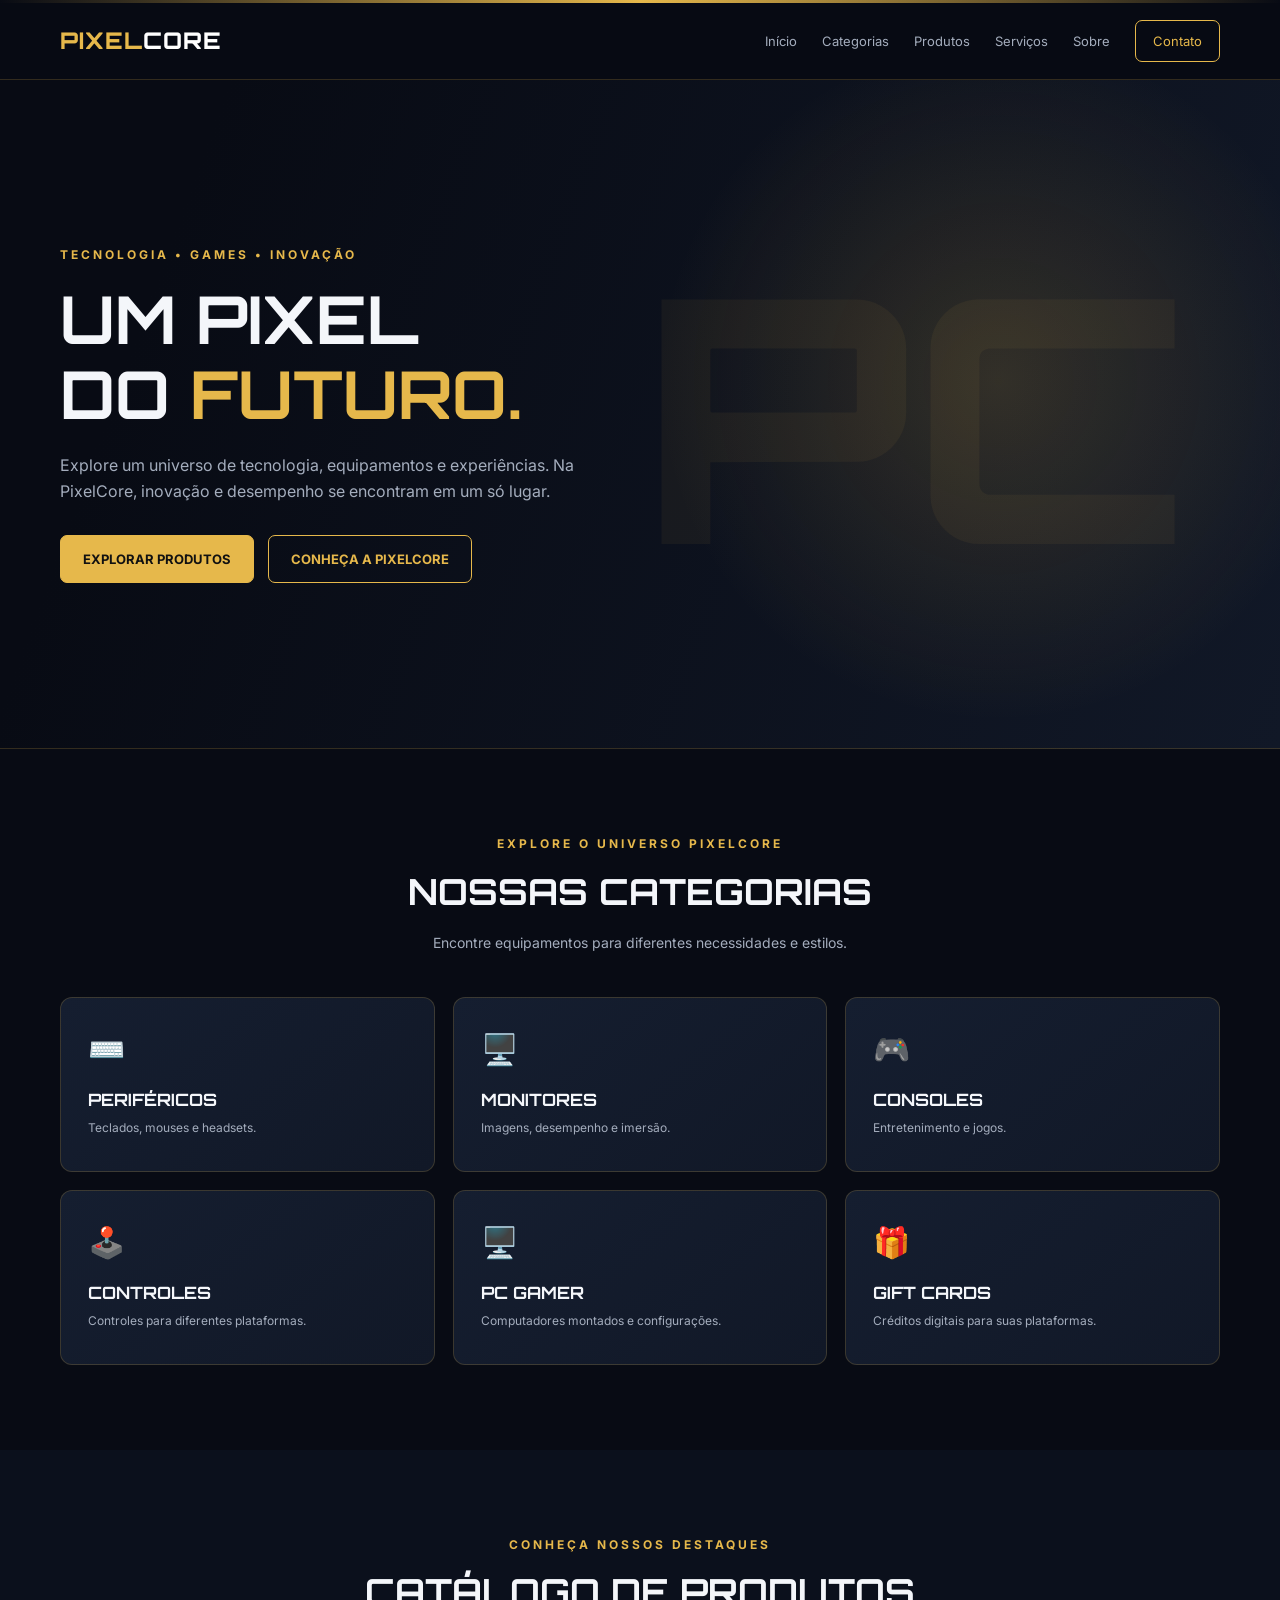
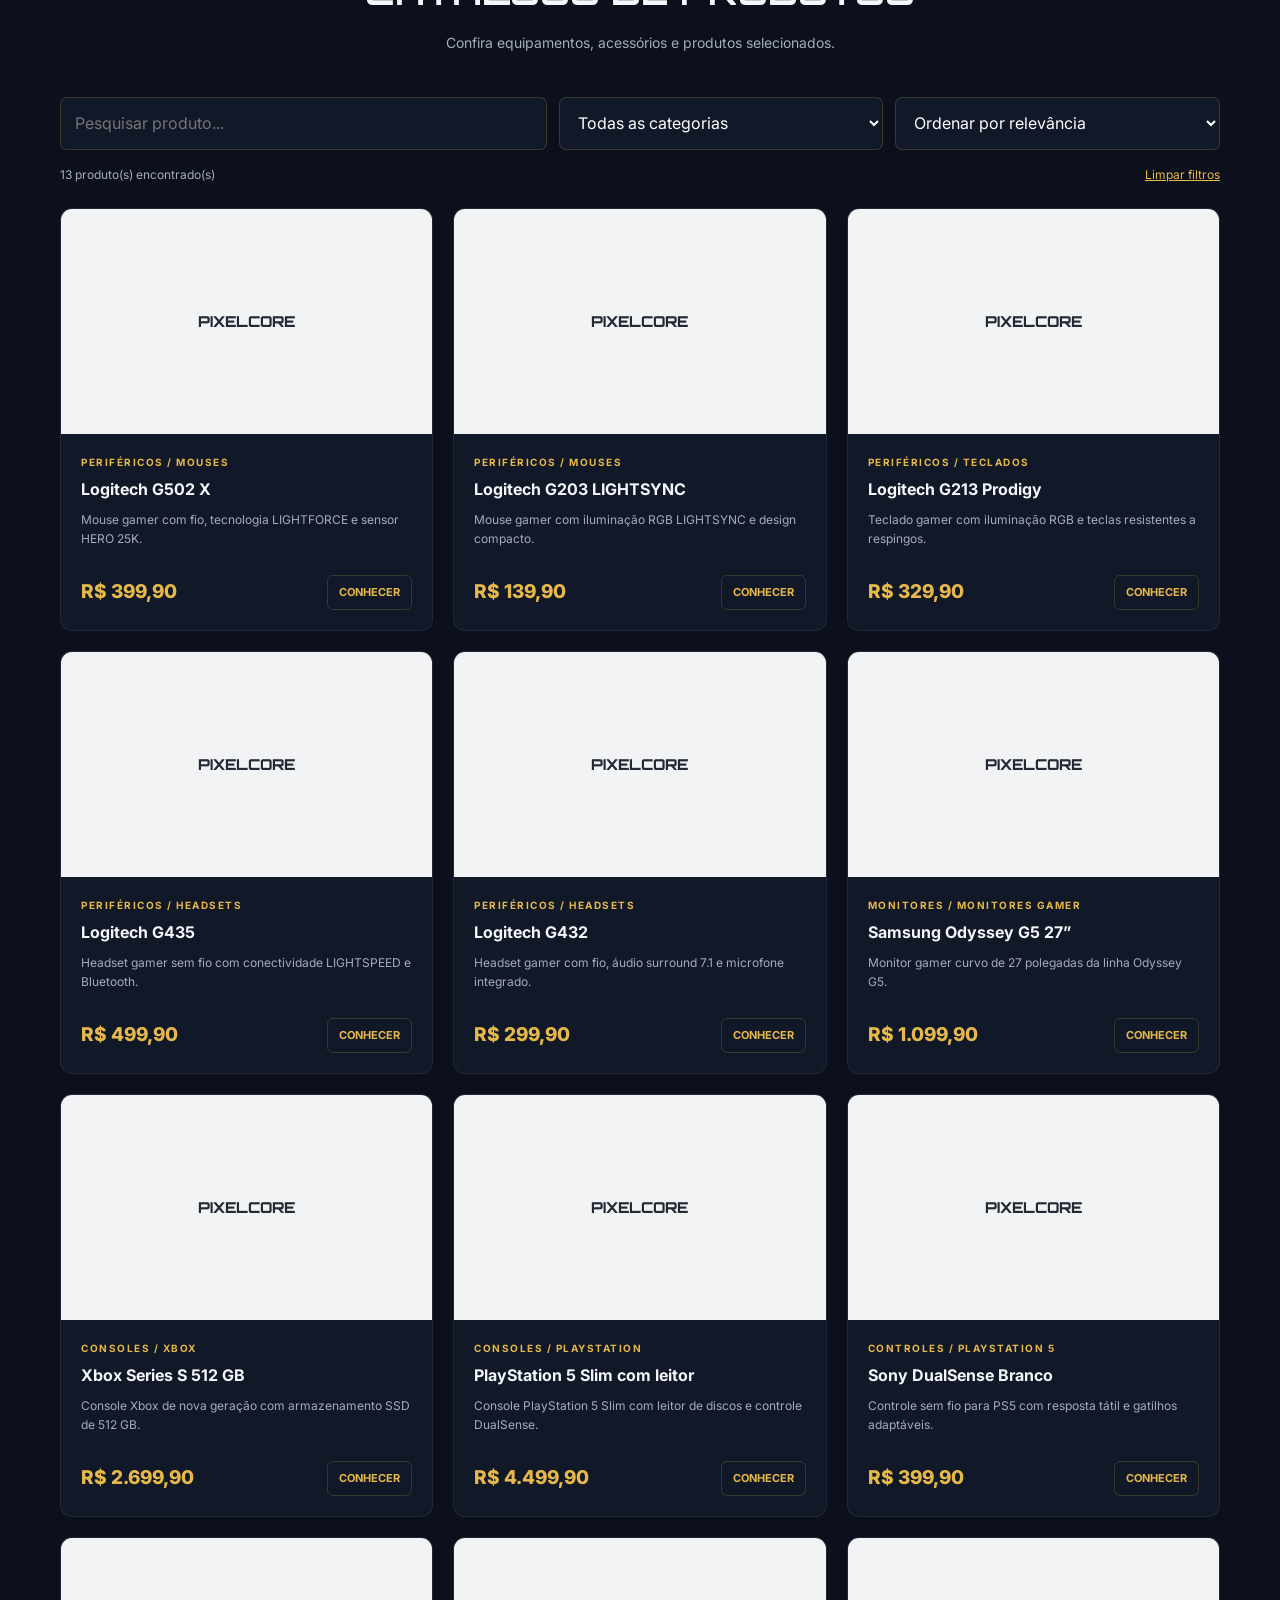
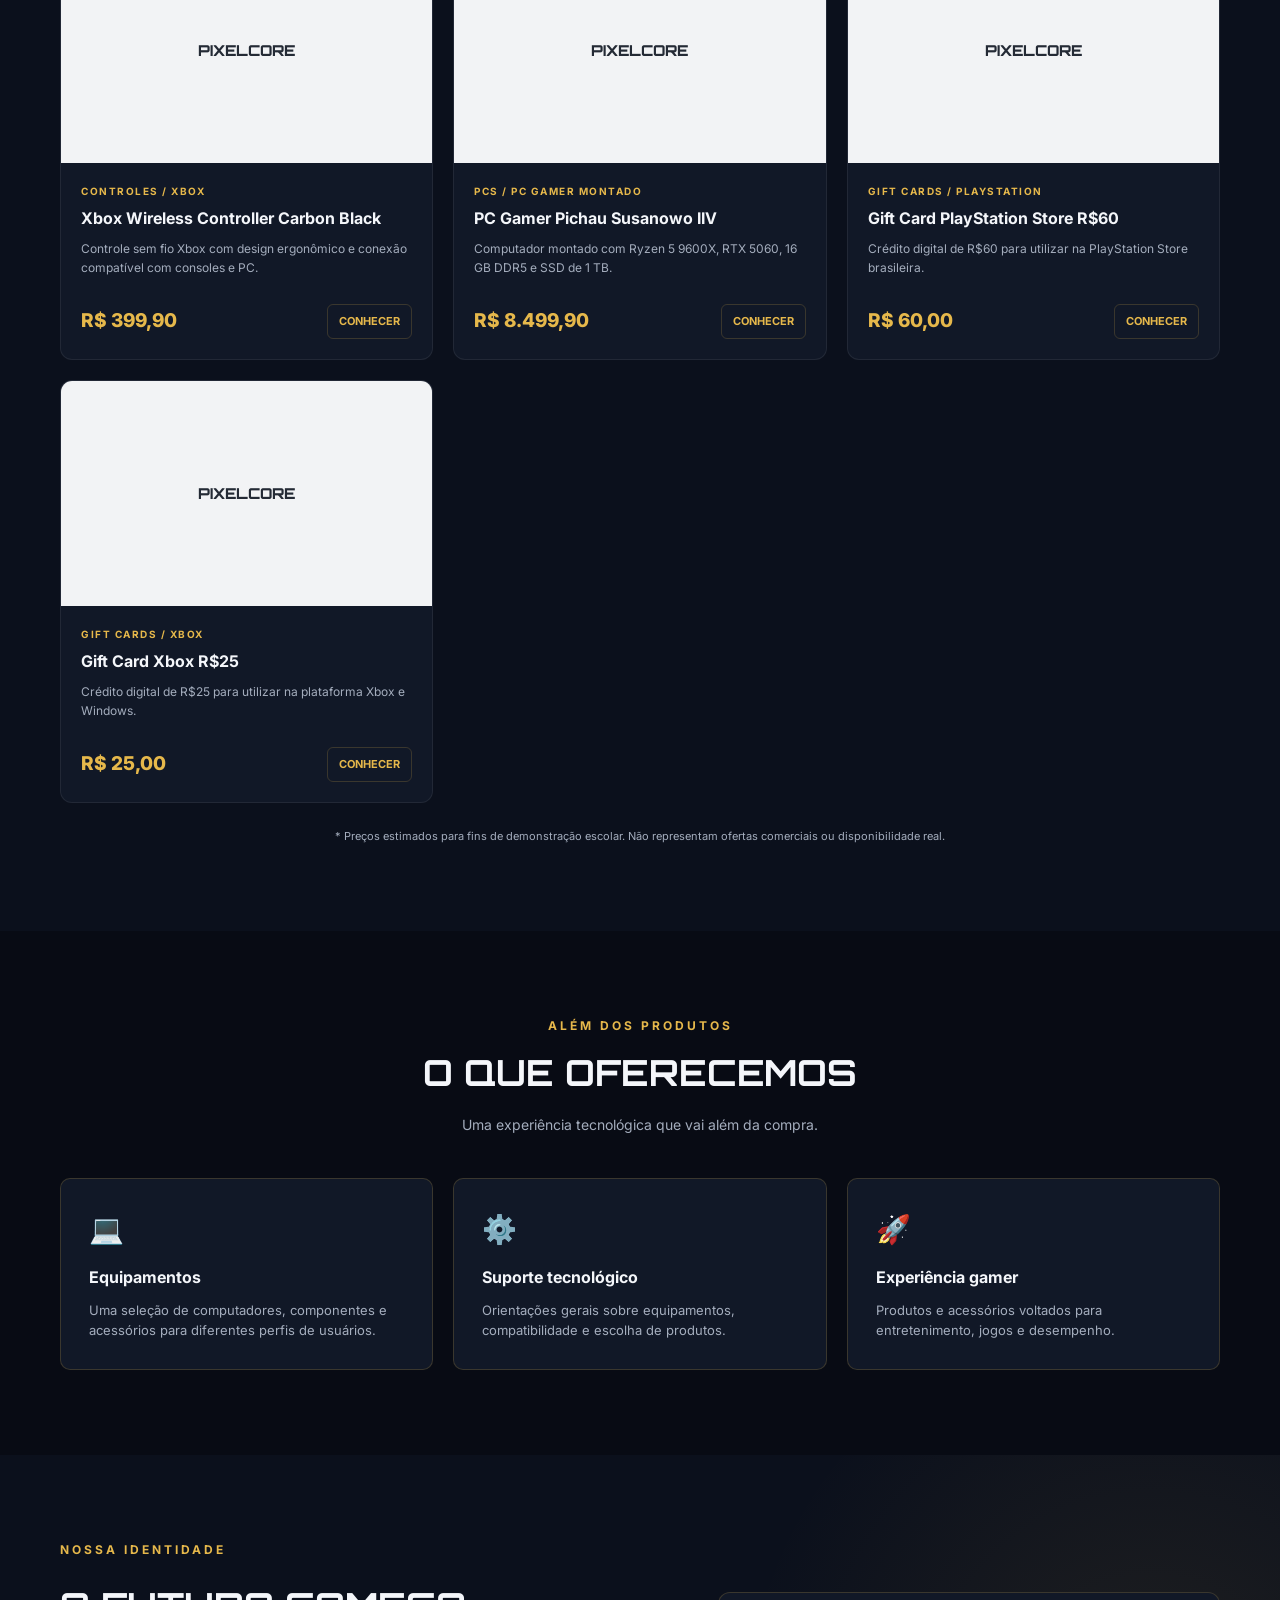
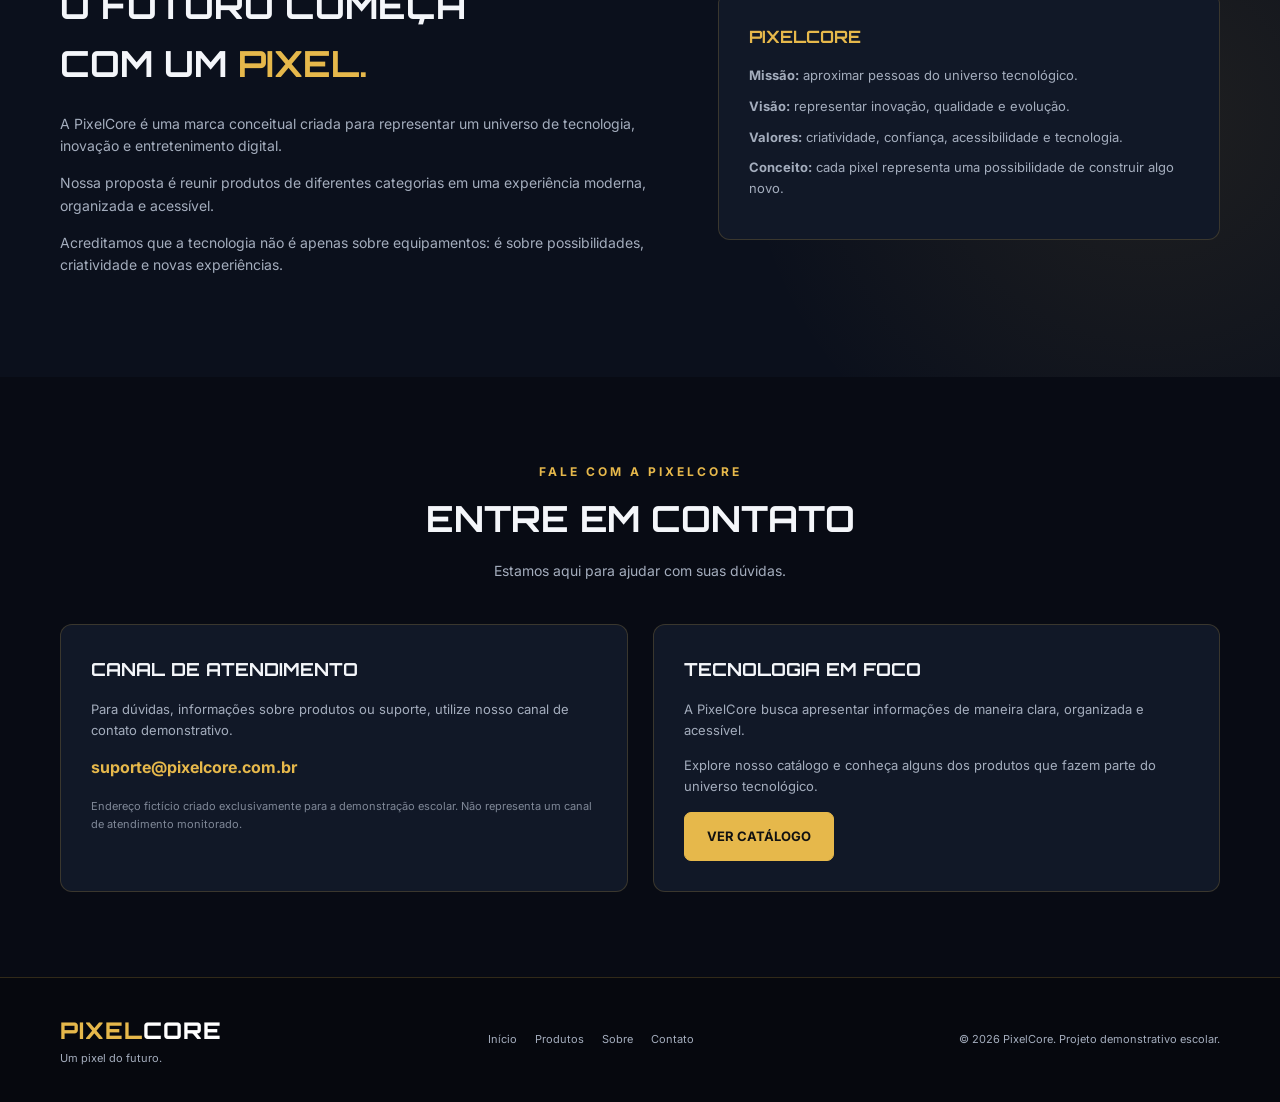
==== commit 75c5a143: "Update print statement from 'Hello' to 'Goodbye'" ====
--- a/index.html
+++ b/index.html
@@ -1,1203 +1,1331 @@
 <!DOCTYPE html>
 <html lang="pt-BR">
 <head>
-  <meta charset="UTF-8">
-  <meta name="viewport" content="width=device-width, initial-scale=1.0">
-  <meta name="theme-color" content="#080b14">
-  <meta name="description" content="PixelCore — tecnologia, games e inovação em um só lugar.">
-  <title>PixelCore | Tecnologia e Games</title>
-
-  <link rel="preconnect" href="https://fonts.googleapis.com">
-  <link rel="preconnect" href="https://fonts.gstatic.com" crossorigin>
-  <link href="https://fonts.googleapis.com/css2?family=Orbitron:wght@400;500;600;700;800&family=Inter:wght@300;400;500;600;700;800&display=swap" rel="stylesheet">
-
-  <style>
-    :root {
-      --bg: #080b14;
-      --bg2: #0d1220;
-      --card: #111827;
-      --card2: #151e30;
-      --gold: #e6b84b;
-      --gold2: #ffd978;
-      --text: #f4f6fa;
-      --muted: #a4adbd;
-      --border: rgba(230,184,75,.19);
-      --shadow: 0 15px 40px rgba(0,0,0,.3);
-    }
-
-    * {
-      margin: 0;
-      padding: 0;
-      box-sizing: border-box;
-      scroll-behavior: smooth;
-    }
-
-    body {
-      background: var(--bg);
-      color: var(--text);
-      font-family: 'Inter', sans-serif;
-      line-height: 1.6;
-    }
-
-    a {
-      color: inherit;
-      text-decoration: none;
-    }
-
-    button, input, select {
-      font: inherit;
-    }
-
-    button {
-      cursor: pointer;
-    }
-
-    .container {
-      width: min(1160px, 92%);
-      margin: auto;
-    }
-
-    .top-line {
-      height: 3px;
-      background: linear-gradient(90deg, transparent, var(--gold), transparent);
-    }
-
-    header {
-      position: sticky;
-      top: 0;
-      z-index: 100;
-      background: rgba(8,11,20,.94);
-      backdrop-filter: blur(14px);
-      border-bottom: 1px solid var(--border);
-    }
-
-    .navbar {
-      min-height: 76px;
-      display: flex;
-      align-items: center;
-      justify-content: space-between;
-      gap: 25px;
-    }
-
-    .logo {
-      font-family: 'Orbitron', sans-serif;
-      font-size: 23px;
-      font-weight: 800;
-      letter-spacing: 1px;
-      color: var(--gold);
-      white-space: nowrap;
-    }
-
-    .logo span {
-      color: white;
-    }
-
-    nav {
-      display: flex;
-      align-items: center;
-      gap: 25px;
-    }
-
-    nav a {
-      font-size: 13px;
-      color: var(--muted);
-      transition: .2s;
-    }
-
-    nav a:hover {
-      color: var(--gold);
-    }
-
-    .nav-button {
-      padding: 10px 17px;
-      border: 1px solid var(--gold);
-      border-radius: 7px;
-      color: var(--gold);
-    }
-
-    .hero {
-      min-height: 540px;
-      display: flex;
-      align-items: center;
-      position: relative;
-      overflow: hidden;
-      background:
-        radial-gradient(circle at 78% 45%, rgba(230,184,75,.17), transparent 32%),
-        linear-gradient(110deg, #080b14 15%, #111827 100%);
-      border-bottom: 1px solid var(--border);
-    }
-
-    .hero::before {
-      content: "PC";
-      position: absolute;
-      right: 7%;
-      top: 50%;
-      transform: translateY(-50%);
-      font-family: 'Orbitron', sans-serif;
-      font-size: clamp(150px, 29vw, 340px);
-      font-weight: 800;
-      color: rgba(230,184,75,.055);
-      pointer-events: none;
-    }
-
-    .hero-content {
-      position: relative;
-      z-index: 2;
-      max-width: 680px;
-      padding: 80px 0;
-    }
-
-    .eyebrow {
-      color: var(--gold);
-      text-transform: uppercase;
-      letter-spacing: 3px;
-      font-size: 12px;
-      font-weight: 700;
-      margin-bottom: 18px;
-    }
-
-    .hero h1 {
-      font-family: 'Orbitron', sans-serif;
-      font-size: clamp(36px, 6vw, 66px);
-      line-height: 1.13;
-      margin-bottom: 22px;
-    }
-
-    .hero h1 span {
-      color: var(--gold);
-    }
-
-    .hero p {
-      color: var(--muted);
-      font-size: 16px;
-      max-width: 550px;
-      margin-bottom: 30px;
-    }
-
-    .button {
-      display: inline-flex;
-      align-items: center;
-      justify-content: center;
-      padding: 13px 22px;
-      border-radius: 7px;
-      font-weight: 700;
-      font-size: 13px;
-      transition: .2s;
-      border: 1px solid var(--gold);
-    }
-
-    .button-primary {
-      background: var(--gold);
-      color: #111;
-    }
-
-    .button-primary:hover {
-      background: var(--gold2);
-      transform: translateY(-2px);
-    }
-
-    .button-outline {
-      color: var(--gold);
-      margin-left: 10px;
-    }
-
-    .button-outline:hover {
-      background: rgba(230,184,75,.1);
-    }
-
-    section {
-      padding: 85px 0;
-    }
-
-    .section-heading {
-      text-align: center;
-      margin-bottom: 42px;
-    }
-
-    .section-heading .eyebrow {
-      margin-bottom: 9px;
-    }
-
-    .section-heading h2 {
-      font-family: 'Orbitron', sans-serif;
-      font-size: clamp(25px, 4vw, 36px);
-    }
-
-    .section-heading p {
-      color: var(--muted);
-      margin-top: 12px;
-      font-size: 14px;
-    }
-
-    .categories {
-      display: grid;
-      grid-template-columns: repeat(3, 1fr);
-      gap: 18px;
-    }
-
-    .category-card {
-      min-height: 175px;
-      background: linear-gradient(140deg, var(--card2), var(--card));
-      border: 1px solid var(--border);
-      border-radius: 12px;
-      padding: 27px;
-      transition: .25s;
-      display: flex;
-      flex-direction: column;
-      justify-content: space-between;
-    }
-
-    .category-card:hover {
-      transform: translateY(-5px);
-      border-color: var(--gold);
-    }
-
-    .category-icon {
-      font-size: 30px;
-      margin-bottom: 13px;
-    }
-
-    .category-card h3 {
-      font-family: 'Orbitron', sans-serif;
-      font-size: 17px;
-      margin-bottom: 5px;
-    }
-
-    .category-card p {
-      color: var(--muted);
-      font-size: 12px;
-    }
-
-    #catalogo {
-      background: #0b101c;
-    }
-
-    .catalog-tools {
-      display: grid;
-      grid-template-columns: 1.5fr 1fr 1fr;
-      gap: 12px;
-      margin-bottom: 14px;
-    }
-
-    .catalog-tools input,
-    .catalog-tools select {
-      width: 100%;
-      min-width: 0;
-      padding: 13px 14px;
-      background: var(--card);
-      color: white;
-      border: 1px solid var(--border);
-      border-radius: 7px;
-      outline: none;
-    }
-
-    .catalog-tools input:focus,
-    .catalog-tools select:focus {
-      border-color: var(--gold);
-    }
-
-    .catalog-tools select option {
-      background: var(--card);
-    }
-
-    .catalog-info {
-      display: flex;
-      justify-content: space-between;
-      align-items: center;
-      gap: 12px;
-      margin: 15px 0 24px;
-      color: var(--muted);
-      font-size: 12px;
-    }
-
-    .clear-filters {
-      color: var(--gold);
-      background: none;
-      border: none;
-      font-size: 12px;
-      text-decoration: underline;
-    }
-
-    .products-grid {
-      display: grid;
-      grid-template-columns: repeat(3, 1fr);
-      gap: 20px;
-    }
-
-    .product-card {
-      background: var(--card);
-      border: 1px solid rgba(255,255,255,.07);
-      border-radius: 12px;
-      overflow: hidden;
-      transition: .25s;
-      display: flex;
-      flex-direction: column;
-    }
-
-    .product-card:hover {
-      transform: translateY(-5px);
-      border-color: var(--gold);
-      box-shadow: var(--shadow);
-    }
-
-    .product-image {
-      height: 225px;
-      background: #f2f3f5;
-      display: flex;
-      justify-content: center;
-      align-items: center;
-      padding: 15px;
-      overflow: hidden;
-      position: relative;
-    }
-
-    .product-image img {
-      width: 100%;
-      height: 100%;
-      object-fit: contain;
-      transition: transform .3s;
-    }
-
-    .product-card:hover .product-image img {
-      transform: scale(1.045);
-    }
-
-    .product-image .image-fallback {
-      display: none;
-      color: #242a35;
-      font-family: 'Orbitron', sans-serif;
-      font-size: 15px;
-      font-weight: 800;
-      text-align: center;
-    }
-
-    .product-content {
-      padding: 20px;
-      display: flex;
-      flex-direction: column;
-      flex: 1;
-    }
-
-    .product-category {
-      color: var(--gold);
-      font-size: 10px;
-      text-transform: uppercase;
-      letter-spacing: 1.5px;
-      font-weight: 700;
-      margin-bottom: 8px;
-    }
-
-    .product-content h3 {
-      font-size: 16px;
-      line-height: 1.4;
-      margin-bottom: 9px;
-    }
-
-    .product-description {
-      color: var(--muted);
-      font-size: 12px;
-      min-height: 48px;
-      margin-bottom: 17px;
-    }
-
-    .product-bottom {
-      margin-top: auto;
-      display: flex;
-      align-items: center;
-      justify-content: space-between;
-      gap: 10px;
-    }
-
-    .product-price {
-      color: var(--gold);
-      font-size: 19px;
-      font-weight: 800;
-      white-space: nowrap;
-    }
-
-    .product-link {
-      color: var(--gold);
-      border: 1px solid var(--border);
-      border-radius: 6px;
-      padding: 8px 11px;
-      font-size: 11px;
-      font-weight: 700;
-      transition: .2s;
-    }
-
-    .product-link:hover {
-      background: var(--gold);
-      color: #111;
-    }
-
-    .no-results {
-      display: none;
-      text-align: center;
-      padding: 55px 15px;
-      color: var(--muted);
-      background: var(--card);
-      border-radius: 10px;
-      border: 1px solid var(--border);
-    }
-
-    .no-results h3 {
-      color: white;
-      margin-bottom: 8px;
-    }
-
-    .price-notice {
-      color: var(--muted);
-      text-align: center;
-      font-size: 11px;
-      margin-top: 25px;
-    }
-
-    .services-grid {
-      display: grid;
-      grid-template-columns: repeat(3, 1fr);
-      gap: 20px;
-    }
-
-    .service-card {
-      padding: 28px;
-      background: var(--card);
-      border: 1px solid var(--border);
-      border-radius: 10px;
-    }
-
-    .service-card .category-icon {
-      font-size: 28px;
-    }
-
-    .service-card h3 {
-      font-size: 16px;
-      margin-bottom: 9px;
-    }
-
-    .service-card p {
-      color: var(--muted);
-      font-size: 13px;
-    }
-
-    .about {
-      background:
-        radial-gradient(circle at 90% 50%, rgba(230,184,75,.09), transparent 35%),
-        #0b101c;
-    }
-
-    .about-content {
-      display: grid;
-      grid-template-columns: 1.2fr 1fr;
-      align-items: center;
-      gap: 55px;
-    }
-
-    .about-text h2 {
-      font-family: 'Orbitron', sans-serif;
-      font-size: clamp(25px, 4vw, 36px);
-      margin-bottom: 20px;
-    }
-
-    .about-text h2 span {
-      color: var(--gold);
-    }
-
-    .about-text p {
-      color: var(--muted);
-      font-size: 14px;
-      margin-bottom: 15px;
-    }
-
-    .about-highlight {
-      border: 1px solid var(--border);
-      background: var(--card);
-      border-radius: 12px;
-      padding: 30px;
-    }
-
-    .about-highlight h3 {
-      color: var(--gold);
-      font-family: 'Orbitron', sans-serif;
-      margin-bottom: 15px;
-      font-size: 17px;
-    }
-
-    .about-highlight p {
-      color: var(--muted);
-      font-size: 13px;
-      margin-bottom: 10px;
-    }
-
-    .contact-grid {
-      display: grid;
-      grid-template-columns: 1fr 1fr;
-      gap: 25px;
-    }
-
-    .contact-card {
-      padding: 30px;
-      background: var(--card);
-      border: 1px solid var(--border);
-      border-radius: 12px;
-    }
-
-    .contact-card h3 {
-      font-family: 'Orbitron', sans-serif;
-      font-size: 18px;
-      margin-bottom: 15px;
-    }
-
-    .contact-card p {
-      color: var(--muted);
-      font-size: 13px;
-      margin-bottom: 15px;
-    }
-
-    .contact-email {
-      color: var(--gold);
-      font-weight: 700;
-      overflow-wrap: anywhere;
-    }
-
-    .contact-note {
-      font-size: 11px !important;
-      margin-top: 17px;
-      opacity: .75;
-    }
-
-    footer {
-      background: #06080e;
-      border-top: 1px solid var(--border);
-      padding: 35px 0;
-    }
-
-    .footer-content {
-      display: flex;
-      justify-content: space-between;
-      align-items: center;
-      gap: 20px;
-      flex-wrap: wrap;
-    }
-
-    .footer-content p {
-      color: var(--muted);
-      font-size: 11px;
-    }
-
-    .footer-links {
-      display: flex;
-      gap: 18px;
-      flex-wrap: wrap;
-    }
-
-    .footer-links a {
-      color: var(--muted);
-      font-size: 11px;
-    }
-
-    .footer-links a:hover {
-      color: var(--gold);
-    }
-
-    @media (max-width: 850px) {
-      nav {
-        gap: 13px;
-      }
-
-      nav a {
-        font-size: 11px;
-      }
-
-      .products-grid {
-        grid-template-columns: repeat(2, 1fr);
-      }
-
-      .categories,
-      .services-grid {
-        grid-template-columns: repeat(2, 1fr);
-      }
-
-      .about-content {
-        gap: 25px;
-      }
-    }
-
-    @media (max-width: 600px) {
-      .navbar {
-        min-height: 68px;
-        flex-wrap: wrap;
-        padding: 12px 0;
-        gap: 10px;
-      }
-
-      .logo {
-        font-size: 19px;
-      }
-
-      nav {
-        width: 100%;
-        justify-content: space-between;
-        gap: 7px;
-        overflow-x: auto;
-        padding-bottom: 3px;
-      }
-
-      nav a {
-        white-space: nowrap;
-        font-size: 10px;
-      }
-
-      .nav-button {
-        padding: 6px 9px;
-      }
-
-      .hero {
-        min-height: 470px;
-      }
-
-      .hero-content {
-        padding: 65px 0;
-      }
-
-      .hero p {
-        font-size: 14px;
-      }
-
-      .button {
-        padding: 11px 14px;
-        font-size: 11px;
-      }
-
-      section {
-        padding: 65px 0;
-      }
-
-      .categories,
-      .services-grid {
-        grid-template-columns: 1fr;
-      }
-
-      .category-card {
-        min-height: 145px;
-      }
-
-      .catalog-tools {
-        grid-template-columns: 1fr;
-      }
-
-      .products-grid {
-        grid-template-columns: 1fr;
-      }
-
-      .product-image {
-        height: 235px;
-      }
-
-      .about-content,
-      .contact-grid {
-        grid-template-columns: 1fr;
-      }
-
-      .catalog-info {
-        align-items: flex-start;
-      }
-
-      .footer-content {
-        flex-direction: column;
-        align-items: flex-start;
-      }
-    }
-  </style>
+<meta charset="UTF-8">
+<meta name="viewport" content="width=device-width, initial-scale=1.0">
+<meta name="theme-color" content="#080b14">
+<meta name="description" content="PixelCore — tecnologia, games e inovação em um só lugar.">
+<title>PixelCore | Tecnologia e Games</title>
+
+<link rel="preconnect" href="https://fonts.googleapis.com">
+<link rel="preconnect" href="https://fonts.gstatic.com" crossorigin>
+<link href="https://fonts.googleapis.com/css2?family=Orbitron:wght@400;500;600;700;800&family=Inter:wght@300;400;500;600;700;800&display=swap" rel="stylesheet">
+
+<style>
+:root {
+  --bg:#080b14;
+  --bg2:#0d1220;
+  --card:#111827;
+  --card2:#151e30;
+  --gold:#e6b84b;
+  --gold2:#ffd978;
+  --text:#f4f6fa;
+  --muted:#a4adbd;
+  --border:rgba(230,184,75,.19);
+  --shadow:0 15px 40px rgba(0,0,0,.3);
+}
+
+* {
+  margin:0;
+  padding:0;
+  box-sizing:border-box;
+  scroll-behavior:smooth;
+}
+
+body {
+  background:var(--bg);
+  color:var(--text);
+  font-family:'Inter',sans-serif;
+  line-height:1.6;
+}
+
+a {
+  color:inherit;
+  text-decoration:none;
+}
+
+button,input,select {
+  font:inherit;
+}
+
+button {
+  cursor:pointer;
+}
+
+.container {
+  width:min(1160px,92%);
+  margin:auto;
+}
+
+.top-line {
+  height:3px;
+  background:linear-gradient(90deg,transparent,var(--gold),transparent);
+}
+
+header {
+  position:sticky;
+  top:0;
+  z-index:100;
+  background:rgba(8,11,20,.94);
+  backdrop-filter:blur(14px);
+  border-bottom:1px solid var(--border);
+}
+
+.navbar {
+  min-height:76px;
+  display:flex;
+  align-items:center;
+  justify-content:space-between;
+  gap:25px;
+}
+
+.logo {
+  font-family:'Orbitron',sans-serif;
+  font-size:23px;
+  font-weight:800;
+  letter-spacing:1px;
+  color:var(--gold);
+  white-space:nowrap;
+}
+
+.logo span {
+  color:white;
+}
+
+nav {
+  display:flex;
+  align-items:center;
+  gap:25px;
+}
+
+nav a {
+  font-size:13px;
+  color:var(--muted);
+  transition:.2s;
+}
+
+nav a:hover {
+  color:var(--gold);
+}
+
+.nav-button {
+  padding:10px 17px;
+  border:1px solid var(--gold);
+  border-radius:7px;
+  color:var(--gold);
+}
+
+.hero {
+  min-height:540px;
+  display:flex;
+  align-items:center;
+  position:relative;
+  overflow:hidden;
+  background:
+    radial-gradient(circle at 78% 45%,rgba(230,184,75,.17),transparent 32%),
+    linear-gradient(110deg,#080b14 15%,#111827 100%);
+  border-bottom:1px solid var(--border);
+}
+
+.hero::before {
+  content:"PC";
+  position:absolute;
+  right:7%;
+  top:50%;
+  transform:translateY(-50%);
+  font-family:'Orbitron',sans-serif;
+  font-size:clamp(150px,29vw,340px);
+  font-weight:800;
+  color:rgba(230,184,75,.055);
+  pointer-events:none;
+}
+
+.hero-content {
+  position:relative;
+  z-index:2;
+  max-width:680px;
+  padding:80px 0;
+}
+
+.eyebrow {
+  color:var(--gold);
+  text-transform:uppercase;
+  letter-spacing:3px;
+  font-size:12px;
+  font-weight:700;
+  margin-bottom:18px;
+}
+
+.hero h1 {
+  font-family:'Orbitron',sans-serif;
+  font-size:clamp(36px,6vw,66px);
+  line-height:1.13;
+  margin-bottom:22px;
+}
+
+.hero h1 span {
+  color:var(--gold);
+}
+
+.hero p {
+  color:var(--muted);
+  font-size:16px;
+  max-width:550px;
+  margin-bottom:30px;
+}
+
+.button {
+  display:inline-flex;
+  align-items:center;
+  justify-content:center;
+  padding:13px 22px;
+  border-radius:7px;
+  font-weight:700;
+  font-size:13px;
+  transition:.2s;
+  border:1px solid var(--gold);
+}
+
+.button-primary {
+  background:var(--gold);
+  color:#111;
+}
+
+.button-primary:hover {
+  background:var(--gold2);
+  transform:translateY(-2px);
+}
+
+.button-outline {
+  color:var(--gold);
+  margin-left:10px;
+}
+
+.button-outline:hover {
+  background:rgba(230,184,75,.1);
+}
+
+section {
+  padding:85px 0;
+}
+
+.section-heading {
+  text-align:center;
+  margin-bottom:42px;
+}
+
+.section-heading .eyebrow {
+  margin-bottom:9px;
+}
+
+.section-heading h2 {
+  font-family:'Orbitron',sans-serif;
+  font-size:clamp(25px,4vw,36px);
+}
+
+.section-heading p {
+  color:var(--muted);
+  margin-top:12px;
+  font-size:14px;
+}
+
+.categories {
+  display:grid;
+  grid-template-columns:repeat(3,1fr);
+  gap:18px;
+}
+
+.category-card {
+  min-height:175px;
+  background:linear-gradient(140deg,var(--card2),var(--card));
+  border:1px solid var(--border);
+  border-radius:12px;
+  padding:27px;
+  transition:.25s;
+  display:flex;
+  flex-direction:column;
+  justify-content:space-between;
+}
+
+.category-card:hover {
+  transform:translateY(-5px);
+  border-color:var(--gold);
+}
+
+.category-icon {
+  font-size:30px;
+  margin-bottom:13px;
+}
+
+.category-card h3 {
+  font-family:'Orbitron',sans-serif;
+  font-size:17px;
+  margin-bottom:5px;
+}
+
+.category-card p {
+  color:var(--muted);
+  font-size:12px;
+}
+
+#catalogo {
+  background:#0b101c;
+}
+
+.catalog-tools {
+  display:grid;
+  grid-template-columns:1.5fr 1fr 1fr;
+  gap:12px;
+  margin-bottom:14px;
+}
+
+.catalog-tools input,
+.catalog-tools select {
+  width:100%;
+  min-width:0;
+  padding:13px 14px;
+  background:var(--card);
+  color:white;
+  border:1px solid var(--border);
+  border-radius:7px;
+  outline:none;
+}
+
+.catalog-tools input:focus,
+.catalog-tools select:focus {
+  border-color:var(--gold);
+}
+
+.catalog-tools select option {
+  background:var(--card);
+}
+
+.catalog-info {
+  display:flex;
+  justify-content:space-between;
+  align-items:center;
+  gap:12px;
+  margin:15px 0 24px;
+  color:var(--muted);
+  font-size:12px;
+}
+
+.clear-filters {
+  color:var(--gold);
+  background:none;
+  border:none;
+  font-size:12px;
+  text-decoration:underline;
+}
+
+.products-grid {
+  display:grid;
+  grid-template-columns:repeat(3,1fr);
+  gap:20px;
+}
+
+.product-card {
+  background:var(--card);
+  border:1px solid rgba(255,255,255,.07);
+  border-radius:12px;
+  overflow:hidden;
+  transition:.25s;
+  display:flex;
+  flex-direction:column;
+}
+
+.product-card:hover {
+  transform:translateY(-5px);
+  border-color:var(--gold);
+  box-shadow:var(--shadow);
+}
+
+.product-image {
+  height:225px;
+  background:#f2f3f5;
+  display:flex;
+  justify-content:center;
+  align-items:center;
+  padding:15px;
+  overflow:hidden;
+  position:relative;
+}
+
+.product-image img {
+  width:100%;
+  height:100%;
+  object-fit:contain;
+  transition:transform .3s;
+}
+
+.product-card:hover .product-image img {
+  transform:scale(1.045);
+}
+
+.product-image .image-fallback {
+  display:none;
+  color:#242a35;
+  font-family:'Orbitron',sans-serif;
+  font-size:15px;
+  font-weight:800;
+  text-align:center;
+}
+
+.product-content {
+  padding:20px;
+  display:flex;
+  flex-direction:column;
+  flex:1;
+}
+
+.product-category {
+  color:var(--gold);
+  font-size:10px;
+  text-transform:uppercase;
+  letter-spacing:1.5px;
+  font-weight:700;
+  margin-bottom:8px;
+}
+
+.product-content h3 {
+  font-size:16px;
+  line-height:1.4;
+  margin-bottom:9px;
+}
+
+.product-description {
+  color:var(--muted);
+  font-size:12px;
+  min-height:48px;
+  margin-bottom:17px;
+}
+
+.product-bottom {
+  margin-top:auto;
+  display:flex;
+  align-items:center;
+  justify-content:space-between;
+  gap:10px;
+}
+
+.product-price {
+  color:var(--gold);
+  font-size:19px;
+  font-weight:800;
+  white-space:nowrap;
+}
+
+.product-link {
+  color:var(--gold);
+  border:1px solid var(--border);
+  border-radius:6px;
+  padding:8px 11px;
+  font-size:11px;
+  font-weight:700;
+  transition:.2s;
+  white-space:nowrap;
+}
+
+.product-link:hover {
+  background:var(--gold);
+  color:#111;
+}
+
+.no-results {
+  display:none;
+  text-align:center;
+  padding:55px 15px;
+  color:var(--muted);
+  background:var(--card);
+  border-radius:10px;
+  border:1px solid var(--border);
+}
+
+.no-results h3 {
+  color:white;
+  margin-bottom:8px;
+}
+
+.price-notice {
+  color:var(--muted);
+  text-align:center;
+  font-size:11px;
+  margin-top:25px;
+}
+
+.services-grid {
+  display:grid;
+  grid-template-columns:repeat(3,1fr);
+  gap:20px;
+}
+
+.service-card {
+  padding:28px;
+  background:var(--card);
+  border:1px solid var(--border);
+  border-radius:10px;
+}
+
+.service-card .category-icon {
+  font-size:28px;
+}
+
+.service-card h3 {
+  font-size:16px;
+  margin-bottom:9px;
+}
+
+.service-card p {
+  color:var(--muted);
+  font-size:13px;
+}
+
+.about {
+  background:
+    radial-gradient(circle at 90% 50%,rgba(230,184,75,.09),transparent 35%),
+    #0b101c;
+}
+
+.about-content {
+  display:grid;
+  grid-template-columns:1.2fr 1fr;
+  align-items:center;
+  gap:55px;
+}
+
+.about-text h2 {
+  font-family:'Orbitron',sans-serif;
+  font-size:clamp(25px,4vw,36px);
+  margin-bottom:20px;
+}
+
+.about-text h2 span {
+  color:var(--gold);
+}
+
+.about-text p {
+  color:var(--muted);
+  font-size:14px;
+  margin-bottom:15px;
+}
+
+.about-highlight {
+  border:1px solid var(--border);
+  background:var(--card);
+  border-radius:12px;
+  padding:30px;
+}
+
+.about-highlight h3 {
+  color:var(--gold);
+  font-family:'Orbitron',sans-serif;
+  margin-bottom:15px;
+  font-size:17px;
+}
+
+.about-highlight p {
+  color:var(--muted);
+  font-size:13px;
+  margin-bottom:10px;
+}
+
+.contact-grid {
+  display:grid;
+  grid-template-columns:1fr 1fr;
+  gap:25px;
+}
+
+.contact-card {
+  padding:30px;
+  background:var(--card);
+  border:1px solid var(--border);
+  border-radius:12px;
+}
+
+.contact-card h3 {
+  font-family:'Orbitron',sans-serif;
+  font-size:18px;
+  margin-bottom:15px;
+}
+
+.contact-card p {
+  color:var(--muted);
+  font-size:13px;
+  margin-bottom:15px;
+}
+
+.contact-email {
+  color:var(--gold);
+  font-weight:700;
+  overflow-wrap:anywhere;
+}
+
+.contact-note {
+  font-size:11px!important;
+  margin-top:17px;
+  opacity:.75;
+}
+
+footer {
+  background:#06080e;
+  border-top:1px solid var(--border);
+  padding:35px 0;
+}
+
+.footer-content {
+  display:flex;
+  justify-content:space-between;
+  align-items:center;
+  gap:20px;
+  flex-wrap:wrap;
+}
+
+.footer-content p {
+  color:var(--muted);
+  font-size:11px;
+}
+
+.footer-links {
+  display:flex;
+  gap:18px;
+  flex-wrap:wrap;
+}
+
+.footer-links a {
+  color:var(--muted);
+  font-size:11px;
+}
+
+.footer-links a:hover {
+  color:var(--gold);
+}
+
+@media(max-width:850px) {
+  nav {
+    gap:13px;
+  }
+
+  nav a {
+    font-size:11px;
+  }
+
+  .products-grid {
+    grid-template-columns:repeat(2,1fr);
+  }
+
+  .categories,
+  .services-grid {
+    grid-template-columns:repeat(2,1fr);
+  }
+
+  .about-content {
+    gap:25px;
+  }
+}
+
+@media(max-width:600px) {
+  .navbar {
+    min-height:68px;
+    flex-wrap:wrap;
+    padding:12px 0;
+    gap:10px;
+  }
+
+  .logo {
+    font-size:19px;
+  }
+
+  nav {
+    width:100%;
+    justify-content:space-between;
+    gap:7px;
+    overflow-x:auto;
+    padding-bottom:3px;
+  }
+
+  nav a {
+    white-space:nowrap;
+    font-size:10px;
+  }
+
+  .nav-button {
+    padding:6px 9px;
+  }
+
+  .hero {
+    min-height:470px;
+  }
+
+  .hero-content {
+    padding:65px 0;
+  }
+
+  .hero p {
+    font-size:14px;
+  }
+
+  .button {
+    padding:11px 14px;
+    font-size:11px;
+  }
+
+  section {
+    padding:65px 0;
+  }
+
+  .categories,
+  .services-grid {
+    grid-template-columns:1fr;
+  }
+
+  .category-card {
+    min-height:145px;
+  }
+
+  .catalog-tools {
+    grid-template-columns:1fr;
+  }
+
+  .products-grid {
+    grid-template-columns:1fr;
+  }
+
+  .product-image {
+    height:235px;
+  }
+
+  .about-content,
+  .contact-grid {
+    grid-template-columns:1fr;
+  }
+
+  .catalog-info {
+    align-items:flex-start;
+  }
+
+  .footer-content {
+    flex-direction:column;
+    align-items:flex-start;
+  }
+}
+</style>
 </head>
 
 <body>
-  <div class="top-line"></div>
-
-  <header>
-    <div class="container navbar">
+
+<div class="top-line"></div>
+
+<header>
+  <div class="container navbar">
+    <a href="#inicio" class="logo">PIXEL<span>CORE</span></a>
+
+    <nav>
+      <a href="#inicio">Início</a>
+      <a href="#categorias">Categorias</a>
+      <a href="#catalogo">Produtos</a>
+      <a href="#servicos">Serviços</a>
+      <a href="#sobre">Sobre</a>
+      <a href="#contato" class="nav-button">Contato</a>
+    </nav>
+  </div>
+</header>
+
+<main>
+
+<section class="hero" id="inicio">
+  <div class="container">
+    <div class="hero-content">
+      <div class="eyebrow">Tecnologia • Games • Inovação</div>
+
+      <h1>
+        UM PIXEL<br>
+        DO <span>FUTURO.</span>
+      </h1>
+
+      <p>
+        Explore um universo de tecnologia, equipamentos e experiências.
+        Na PixelCore, inovação e desempenho se encontram em um só lugar.
+      </p>
+
+      <a href="#catalogo" class="button button-primary">
+        EXPLORAR PRODUTOS
+      </a>
+
+      <a href="#sobre" class="button button-outline">
+        CONHEÇA A PIXELCORE
+      </a>
+    </div>
+  </div>
+</section>
+
+<section id="categorias">
+  <div class="container">
+    <div class="section-heading">
+      <div class="eyebrow">Explore o universo PixelCore</div>
+      <h2>NOSSAS CATEGORIAS</h2>
+      <p>Encontre equipamentos para diferentes necessidades e estilos.</p>
+    </div>
+
+    <div class="categories">
+
+      <a href="#catalogo" class="category-card" data-category-link="Periféricos">
+        <div>
+          <div class="category-icon">⌨️</div>
+          <h3>PERIFÉRICOS</h3>
+          <p>Teclados, mouses e headsets.</p>
+        </div>
+      </a>
+
+      <a href="#catalogo" class="category-card" data-category-link="Monitores">
+        <div>
+          <div class="category-icon">🖥️</div>
+          <h3>MONITORES</h3>
+          <p>Imagens, desempenho e imersão.</p>
+        </div>
+      </a>
+
+      <a href="#catalogo" class="category-card" data-category-link="Consoles">
+        <div>
+          <div class="category-icon">🎮</div>
+          <h3>CONSOLES</h3>
+          <p>Entretenimento e jogos.</p>
+        </div>
+      </a>
+
+      <a href="#catalogo" class="category-card" data-category-link="Controles">
+        <div>
+          <div class="category-icon">🕹️</div>
+          <h3>CONTROLES</h3>
+          <p>Controles para diferentes plataformas.</p>
+        </div>
+      </a>
+
+      <a href="#catalogo" class="category-card" data-category-link="PCs">
+        <div>
+          <div class="category-icon">🖥️</div>
+          <h3>PC GAMER</h3>
+          <p>Computadores montados e configurações.</p>
+        </div>
+      </a>
+
+      <a href="#catalogo" class="category-card" data-category-link="Gift Cards">
+        <div>
+          <div class="category-icon">🎁</div>
+          <h3>GIFT CARDS</h3>
+          <p>Créditos digitais para suas plataformas.</p>
+        </div>
+      </a>
+
+    </div>
+  </div>
+</section>
+
+<section id="catalogo">
+  <div class="container">
+
+    <div class="section-heading">
+      <div class="eyebrow">Conheça nossos destaques</div>
+      <h2>CATÁLOGO DE PRODUTOS</h2>
+      <p>Confira equipamentos, acessórios e produtos selecionados.</p>
+    </div>
+
+    <div class="catalog-tools">
+      <input
+        type="search"
+        id="searchInput"
+        placeholder="Pesquisar produto..."
+        aria-label="Pesquisar produto"
+      >
+
+      <select id="categoryFilter" aria-label="Filtrar categoria">
+        <option value="">Todas as categorias</option>
+        <option value="Periféricos">Periféricos</option>
+        <option value="Monitores">Monitores</option>
+        <option value="Consoles">Consoles</option>
+        <option value="Controles">Controles</option>
+        <option value="PCs">PCs</option>
+        <option value="Gift Cards">Gift Cards</option>
+      </select>
+
+      <select id="sortFilter" aria-label="Ordenar produtos">
+        <option value="default">Ordenar por relevância</option>
+        <option value="low">Menor preço</option>
+        <option value="high">Maior preço</option>
+        <option value="name">Ordem alfabética</option>
+      </select>
+    </div>
+
+    <div class="catalog-info">
+      <span id="resultsCount">Carregando produtos...</span>
+      <button class="clear-filters" id="clearFilters">
+        Limpar filtros
+      </button>
+    </div>
+
+    <div class="products-grid" id="productsGrid"></div>
+
+    <div class="no-results" id="noResults">
+      <h3>Nenhum produto encontrado.</h3>
+      <p>Tente pesquisar por outro nome ou alterar os filtros.</p>
+    </div>
+
+    <p class="price-notice">
+      * Preços estimados para fins de demonstração escolar.
+      Não representam ofertas comerciais ou disponibilidade real.
+    </p>
+
+  </div>
+</section>
+
+<section id="servicos">
+  <div class="container">
+
+    <div class="section-heading">
+      <div class="eyebrow">Além dos produtos</div>
+      <h2>O QUE OFERECEMOS</h2>
+      <p>Uma experiência tecnológica que vai além da compra.</p>
+    </div>
+
+    <div class="services-grid">
+
+      <div class="service-card">
+        <div class="category-icon">💻</div>
+        <h3>Equipamentos</h3>
+        <p>
+          Uma seleção de computadores, componentes e acessórios
+          para diferentes perfis de usuários.
+        </p>
+      </div>
+
+      <div class="service-card">
+        <div class="category-icon">⚙️</div>
+        <h3>Suporte tecnológico</h3>
+        <p>
+          Orientações gerais sobre equipamentos, compatibilidade
+          e escolha de produtos.
+        </p>
+      </div>
+
+      <div class="service-card">
+        <div class="category-icon">🚀</div>
+        <h3>Experiência gamer</h3>
+        <p>
+          Produtos e acessórios voltados para entretenimento,
+          jogos e desempenho.
+        </p>
+      </div>
+
+    </div>
+  </div>
+</section>
+
+<section class="about" id="sobre">
+  <div class="container about-content">
+
+    <div class="about-text">
+      <div class="eyebrow">Nossa identidade</div>
+
+      <h2>
+        O FUTURO COMEÇA<br>
+        COM UM <span>PIXEL.</span>
+      </h2>
+
+      <p>
+        A PixelCore é uma marca conceitual criada para representar
+        um universo de tecnologia, inovação e entretenimento digital.
+      </p>
+
+      <p>
+        Nossa proposta é reunir produtos de diferentes categorias
+        em uma experiência moderna, organizada e acessível.
+      </p>
+
+      <p>
+        Acreditamos que a tecnologia não é apenas sobre equipamentos:
+        é sobre possibilidades, criatividade e novas experiências.
+      </p>
+    </div>
+
+    <div class="about-highlight">
+      <h3>PIXELCORE</h3>
+
+      <p><strong>Missão:</strong> aproximar pessoas do universo tecnológico.</p>
+      <p><strong>Visão:</strong> representar inovação, qualidade e evolução.</p>
+      <p><strong>Valores:</strong> criatividade, confiança, acessibilidade e tecnologia.</p>
+      <p><strong>Conceito:</strong> cada pixel representa uma possibilidade de construir algo novo.</p>
+    </div>
+
+  </div>
+</section>
+
+<section id="contato">
+  <div class="container">
+
+    <div class="section-heading">
+      <div class="eyebrow">Fale com a PixelCore</div>
+      <h2>ENTRE EM CONTATO</h2>
+      <p>Estamos aqui para ajudar com suas dúvidas.</p>
+    </div>
+
+    <div class="contact-grid">
+
+      <div class="contact-card">
+        <h3>CANAL DE ATENDIMENTO</h3>
+
+        <p>
+          Para dúvidas, informações sobre produtos ou suporte,
+          utilize nosso canal de contato demonstrativo.
+        </p>
+
+        <a
+          class="contact-email"
+          href="mailto:suporte@pixelcore.com.br"
+        >
+          suporte@pixelcore.com.br
+        </a>
+
+        <p class="contact-note">
+          Endereço fictício criado exclusivamente para a demonstração
+          escolar. Não representa um canal de atendimento monitorado.
+        </p>
+      </div>
+
+      <div class="contact-card">
+        <h3>TECNOLOGIA EM FOCO</h3>
+
+        <p>
+          A PixelCore busca apresentar informações de maneira clara,
+          organizada e acessível.
+        </p>
+
+        <p>
+          Explore nosso catálogo e conheça alguns dos produtos
+          que fazem parte do universo tecnológico.
+        </p>
+
+        <a href="#catalogo" class="button button-primary">
+          VER CATÁLOGO
+        </a>
+      </div>
+
+    </div>
+  </div>
+</section>
+
+</main>
+
+<footer>
+  <div class="container footer-content">
+
+    <div>
       <a href="#inicio" class="logo">PIXEL<span>CORE</span></a>
-
-      <nav>
-        <a href="#inicio">Início</a>
-        <a href="#categorias">Categorias</a>
-        <a href="#catalogo">Produtos</a>
-        <a href="#servicos">Serviços</a>
-        <a href="#sobre">Sobre</a>
-        <a href="#contato" class="nav-button">Contato</a>
-      </nav>
-    </div>
-  </header>
-
-  <main>
-    <section class="hero" id="inicio">
-      <div class="container">
-        <div class="hero-content">
-          <div class="eyebrow">Tecnologia • Games • Inovação</div>
-
-          <h1>
-            UM PIXEL<br>
-            DO <span>FUTURO.</span>
-          </h1>
-
-          <p>
-            Explore um universo de tecnologia, equipamentos e experiências.
-            Na PixelCore, inovação e desempenho se encontram em um só lugar.
-          </p>
-
-          <a href="#catalogo" class="button button-primary">
-            EXPLORAR PRODUTOS
+      <p>Um pixel do futuro.</p>
+    </div>
+
+    <div class="footer-links">
+      <a href="#inicio">Início</a>
+      <a href="#catalogo">Produtos</a>
+      <a href="#sobre">Sobre</a>
+      <a href="#contato">Contato</a>
+    </div>
+
+    <p>© 2026 PixelCore. Projeto demonstrativo escolar.</p>
+
+  </div>
+</footer>
+
+<script>
+const products = [
+
+  // PERIFÉRICOS
+
+  {
+    id:1,
+    name:"Logitech G502 X",
+    category:"Periféricos",
+    subcategory:"Mouses",
+    price:399.90,
+    description:"Mouse gamer com fio, tecnologia LIGHTFORCE e sensor HERO 25K.",
+    image:"https://resource.logitechg.com/w_544,h_466,ar_7:6,c_pad,q_auto,f_auto,dpr_1.0/d_transparent.gif/content/dam/gaming/en/products/g502x-corded/gallery/g502x-corded-gallery-1-white.png",
+    url:"https://www.logitechg.com/pt-br/shop/p/g502-x-wired-lightforce.910-006145"
+  },
+
+  {
+    id:2,
+    name:"Logitech G203 LIGHTSYNC",
+    category:"Periféricos",
+    subcategory:"Mouses",
+    price:139.90,
+    description:"Mouse gamer com iluminação RGB LIGHTSYNC e design compacto.",
+    image:"https://resource.logitechg.com/w_544,h_466,ar_7:6,c_pad,q_auto,f_auto,dpr_1.0/d_transparent.gif/content/dam/gaming/en/products/refreshed-g203/2025-update/g203-mouse-top-angle-lilac-gallery-1.png",
+    url:"https://www.logitechg.com/pt-br/shop/p/g203-lightsync-rgb-gaming-mouse.910-005852"
+  },
+
+  {
+    id:3,
+    name:"Logitech G213 Prodigy",
+    category:"Periféricos",
+    subcategory:"Teclados",
+    price:329.90,
+    description:"Teclado gamer com iluminação RGB e teclas resistentes a respingos.",
+    image:"https://resource.logitechg.com/w_544,h_466,ar_7:6,c_pad,q_auto,f_auto,dpr_1.0/d_transparent.gif/content/dam/gaming/en/non-braid/g213-finch/g213-gallery-1-nb.png",
+    url:"https://www.logitechg.com/pt-br/shop/p/g213-rgb-gaming-keyboard"
+  },
+
+  {
+    id:4,
+    name:"Logitech G435",
+    category:"Periféricos",
+    subcategory:"Headsets",
+    price:499.90,
+    description:"Headset gamer sem fio com conectividade LIGHTSPEED e Bluetooth.",
+    image:"https://resource.logitechg.com/w_544,h_466,ar_7:6,c_pad,q_auto,f_auto,dpr_1.0/d_transparent.gif/content/dam/gaming/en/products/g435/2025/gallery/g435-3qtr-front-left-angle-black-gallery-1.png",
+    url:"https://www.logitechg.com/pt-br/shop/p/g435-wireless-bluetooth-gaming-headset.981-001049"
+  },
+
+  {
+    id:5,
+    name:"Logitech G432",
+    category:"Periféricos",
+    subcategory:"Headsets",
+    price:299.90,
+    description:"Headset gamer com fio, áudio surround 7.1 e microfone integrado.",
+    image:"https://resource.logitechg.com/w_544,h_466,ar_7:6,c_pad,q_auto,f_auto,dpr_1.0/d_transparent.gif/content/dam/gaming/en/products/g432/2025/g432-3qtr-front-left-angle-gallery-1.png",
+    url:"https://www.logitechg.com/pt-br/shop/p/g432-7-1-surround-sound-gaming-headset"
+  },
+
+  // MONITORES
+
+  {
+    id:6,
+    name:"Samsung Odyssey G5 27”",
+    category:"Monitores",
+    subcategory:"Monitores Gamer",
+    price:1099.90,
+    description:"Monitor gamer curvo de 27 polegadas da linha Odyssey G5.",
+    image:"https://samsungbrshop.vtexassets.com/arquivos/ids/243534-800-auto?v=638741892220470000",
+    url:"https://shop.samsung.com/br/monitor-gamer-samsung-odyssey-g5-27-polegadas/p"
+  },
+
+  // CONSOLES
+
+  {
+    id:7,
+    name:"Xbox Series S 512 GB",
+    category:"Consoles",
+    subcategory:"Xbox",
+    price:2699.90,
+    description:"Console Xbox de nova geração com armazenamento SSD de 512 GB.",
+    image:"https://cms-assets.xboxservices.com/assets/07/a9/07a93846-20c6-4ccd-9b0a-88718a99f894.png?n=389964_Hero-Gallery-0_A2_857x676.png",
+    url:"https://www.xbox.com/pt-BR/consoles/xbox-series-s"
+  },
+
+  {
+    id:8,
+    name:"PlayStation 5 Slim com leitor",
+    category:"Consoles",
+    subcategory:"PlayStation",
+    price:4499.90,
+    description:"Console PlayStation 5 Slim com leitor de discos e controle DualSense.",
+    image:"https://images.tcdn.com.br/img/img_prod/872390/console_sony_playstation_5_slim_disk_1tb_dualsense_branco_2077_2_3885dece17667fa9242654774f4e313b.jpg",
+    url:"https://www.playstation.com/pt-br/ps5/buy-now/"
+  },
+
+  // CONTROLES
+
+  {
+    id:9,
+    name:"Sony DualSense Branco",
+    category:"Controles",
+    subcategory:"PlayStation 5",
+    price:399.90,
+    description:"Controle sem fio para PS5 com resposta tátil e gatilhos adaptáveis.",
+    image:"https://www.jbhifi.com.au/cdn/shop/files/835324-Product-0-I-638985985804395043.jpg?v=1763001966",
+    url:"https://www.playstation.com/pt-br/accessories/dualsense-wireless-controller/"
+  },
+
+  {
+    id:10,
+    name:"Xbox Wireless Controller Carbon Black",
+    category:"Controles",
+    subcategory:"Xbox",
+    price:399.90,
+    description:"Controle sem fio Xbox com design ergonômico e conexão compatível com consoles e PC.",
+    image:"https://cdn.awsli.com.br/2500x2500/1417/1417526/produto/83020012/65fc9989bd.jpg",
+    url:"https://www.xbox.com/pt-BR/accessories/controllers/xbox-wireless-controller"
+  },
+
+  // COMPUTADORES
+
+  {
+    id:11,
+    name:"PC Gamer Pichau Susanowo IIV",
+    category:"PCs",
+    subcategory:"PC Gamer Montado",
+    price:8499.90,
+    description:"Computador montado com Ryzen 5 9600X, RTX 5060, 16 GB DDR5 e SSD de 1 TB.",
+    image:"https://media.pichau.com.br/media/catalog/product/cache/2f958555330323e505eba7ce930bdf27/p/c/pc-cv450-preto-gpu-m-water240-002_3_1.jpg",
+    url:"https://www.pichau.com.br/pc-gamer-pichau-susanowo-iiv-amd-ryzen-5-9600x-geforce-rtx-5060-8gb-16gb-ddr5-ssd-m-2-1tb-62527"
+  },
+
+  // GIFT CARDS
+
+  {
+    id:12,
+    name:"Gift Card PlayStation Store R$60",
+    category:"Gift Cards",
+    subcategory:"PlayStation",
+    price:60.00,
+    description:"Crédito digital de R$60 para utilizar na PlayStation Store brasileira.",
+    image:"https://production-gameflipusercontent.fingershock.com/us-east-1%3Aa8918237-53f9-44b7-bc4d-a7db769fddb1/0850c2a2-a444-48eb-8fdb-d5582a32ff8e/e053ba56-a714-4750-9787-f73fb7f96e17/640x640.webp",
+    url:"https://www.kabum.com.br/servicos-digitais/giftcard"
+  },
+
+  {
+    id:13,
+    name:"Gift Card Xbox R$25",
+    category:"Gift Cards",
+    subcategory:"Xbox",
+    price:25.00,
+    description:"Crédito digital de R$25 para utilizar na plataforma Xbox e Windows.",
+    image:"https://cdn.awsli.com.br/2500x2500/2391/2391623/produto/158954736/gift-card-xbox-25-reais-brasil---c-digo-digital-2vwsb5td4w.png",
+    url:"https://www.playce.com.br/cartao-presente-xbox-25-reais-brasil-codigo-digital"
+  }
+
+];
+
+const productsGrid = document.getElementById("productsGrid");
+const searchInput = document.getElementById("searchInput");
+const categoryFilter = document.getElementById("categoryFilter");
+const sortFilter = document.getElementById("sortFilter");
+const resultsCount = document.getElementById("resultsCount");
+const noResults = document.getElementById("noResults");
+const clearFilters = document.getElementById("clearFilters");
+
+function formatPrice(price) {
+  return price.toLocaleString("pt-BR", {
+    style:"currency",
+    currency:"BRL"
+  });
+}
+
+function createProductCard(product) {
+  return `
+    <article class="product-card">
+
+      <div class="product-image">
+        <img
+          src="${product.image}"
+          alt="${product.name}"
+          loading="lazy"
+          onerror="
+            this.style.display='none';
+            this.nextElementSibling.style.display='block';
+          "
+        >
+        <div class="image-fallback">PIXELCORE</div>
+      </div>
+
+      <div class="product-content">
+
+        <div class="product-category">
+          ${product.category} / ${product.subcategory}
+        </div>
+
+        <h3>${product.name}</h3>
+
+        <p class="product-description">
+          ${product.description}
+        </p>
+
+        <div class="product-bottom">
+
+          <span class="product-price">
+            ${formatPrice(product.price)}
+          </span>
+
+          <a
+            href="${product.url}"
+            target="_blank"
+            rel="noopener noreferrer"
+            class="product-link"
+          >
+            CONHECER
           </a>
 
-          <a href="#sobre" class="button button-outline">
-            CONHEÇA A PIXELCORE
-          </a>
         </div>
       </div>
-    </section>
-
-    <section id="categorias">
-      <div class="container">
-        <div class="section-heading">
-          <div class="eyebrow">Explore o universo PixelCore</div>
-          <h2>NOSSAS CATEGORIAS</h2>
-          <p>Encontre equipamentos para diferentes necessidades e estilos.</p>
-        </div>
-
-        <div class="categories">
-          <a href="#catalogo" class="category-card" data-category-link="Periféricos">
-            <div>
-              <div class="category-icon">⌨️</div>
-              <h3>PERIFÉRICOS</h3>
-              <p>Teclados, mouses e headsets.</p>
-            </div>
-          </a>
-
-          <a href="#catalogo" class="category-card" data-category-link="Monitores">
-            <div>
-              <div class="category-icon">🖥️</div>
-              <h3>MONITORES</h3>
-              <p>Imagens, desempenho e imersão.</p>
-            </div>
-          </a>
-
-          <a href="#catalogo" class="category-card" data-category-link="Consoles">
-            <div>
-              <div class="category-icon">🎮</div>
-              <h3>CONSOLES</h3>
-              <p>Entretenimento e jogos.</p>
-            </div>
-          </a>
-        </div>
-      </div>
-    </section>
-
-    <section id="catalogo">
-      <div class="container">
-        <div class="section-heading">
-          <div class="eyebrow">Conheça nossos destaques</div>
-          <h2>CATÁLOGO DE PRODUTOS</h2>
-          <p>Confira alguns equipamentos e produtos selecionados.</p>
-        </div>
-
-        <div class="catalog-tools">
-          <input
-            type="search"
-            id="searchInput"
-            placeholder="Pesquisar produto..."
-            aria-label="Pesquisar produto"
-          >
-
-          <select id="categoryFilter" aria-label="Filtrar categoria">
-            <option value="">Todas as categorias</option>
-            <option value="Periféricos">Periféricos</option>
-            <option value="Monitores">Monitores</option>
-            <option value="Consoles">Consoles</option>
-          </select>
-
-          <select id="sortFilter" aria-label="Ordenar produtos">
-            <option value="default">Ordenar por relevância</option>
-            <option value="low">Menor preço</option>
-            <option value="high">Maior preço</option>
-            <option value="name">Ordem alfabética</option>
-          </select>
-        </div>
-
-        <div class="catalog-info">
-          <span id="resultsCount">Carregando produtos...</span>
-          <button class="clear-filters" id="clearFilters">
-            Limpar filtros
-          </button>
-        </div>
-
-        <div class="products-grid" id="productsGrid"></div>
-
-        <div class="no-results" id="noResults">
-          <h3>Nenhum produto encontrado.</h3>
-          <p>Tente pesquisar por outro nome ou alterar os filtros.</p>
-        </div>
-
-        <p class="price-notice">
-          * Preços estimados para fins de demonstração escolar.
-          Não representam ofertas comerciais ou disponibilidade real.
-        </p>
-      </div>
-    </section>
-
-    <section id="servicos">
-      <div class="container">
-        <div class="section-heading">
-          <div class="eyebrow">Além dos produtos</div>
-          <h2>O QUE OFERECEMOS</h2>
-          <p>Uma experiência tecnológica que vai além da compra.</p>
-        </div>
-
-        <div class="services-grid">
-          <div class="service-card">
-            <div class="category-icon">💻</div>
-            <h3>Equipamentos</h3>
-            <p>
-              Uma seleção de computadores, componentes e acessórios
-              para diferentes perfis de usuários.
-            </p>
-          </div>
-
-          <div class="service-card">
-            <div class="category-icon">⚙️</div>
-            <h3>Suporte tecnológico</h3>
-            <p>
-              Orientações gerais sobre equipamentos, compatibilidade
-              e escolha de produtos.
-            </p>
-          </div>
-
-          <div class="service-card">
-            <div class="category-icon">🚀</div>
-            <h3>Experiência gamer</h3>
-            <p>
-              Produtos e acessórios voltados para entretenimento,
-              jogos e desempenho.
-            </p>
-          </div>
-        </div>
-      </div>
-    </section>
-
-    <section class="about" id="sobre">
-      <div class="container about-content">
-        <div class="about-text">
-          <div class="eyebrow">Nossa identidade</div>
-
-          <h2>
-            O FUTURO COMEÇA<br>
-            COM UM <span>PIXEL.</span>
-          </h2>
-
-          <p>
-            A PixelCore é uma marca conceitual criada para representar
-            um universo de tecnologia, inovação e entretenimento digital.
-          </p>
-
-          <p>
-            Nossa proposta é reunir produtos de diferentes categorias
-            em uma experiência moderna, organizada e acessível.
-          </p>
-
-          <p>
-            Acreditamos que a tecnologia não é apenas sobre equipamentos:
-            é sobre possibilidades, criatividade e novas experiências.
-          </p>
-        </div>
-
-        <div class="about-highlight">
-          <h3>PIXELCORE</h3>
-
-          <p><strong>Missão:</strong> aproximar pessoas do universo tecnológico.</p>
-
-          <p><strong>Visão:</strong> representar inovação, qualidade e evolução.</p>
-
-          <p><strong>Valores:</strong> criatividade, confiança, acessibilidade e tecnologia.</p>
-
-          <p>
-            <strong>Conceito:</strong> cada pixel representa uma possibilidade
-            de construir algo novo.
-          </p>
-        </div>
-      </div>
-    </section>
-
-    <section id="contato">
-      <div class="container">
-        <div class="section-heading">
-          <div class="eyebrow">Fale com a PixelCore</div>
-          <h2>ENTRE EM CONTATO</h2>
-          <p>Estamos aqui para ajudar com suas dúvidas.</p>
-        </div>
-
-        <div class="contact-grid">
-          <div class="contact-card">
-            <h3>CANAL DE ATENDIMENTO</h3>
-
-            <p>
-              Para dúvidas, informações sobre produtos ou suporte,
-              utilize nosso canal de contato demonstrativo.
-            </p>
-
-            <a
-              class="contact-email"
-              href="mailto:suporte@pixelcore.com.br"
-            >
-              suporte@pixelcore.com.br
-            </a>
-
-            <p class="contact-note">
-              Endereço fictício criado exclusivamente para a demonstração
-              escolar. Não representa um canal de atendimento monitorado.
-            </p>
-          </div>
-
-          <div class="contact-card">
-            <h3>TECNOLOGIA EM FOCO</h3>
-
-            <p>
-              A PixelCore busca apresentar informações de maneira clara,
-              organizada e acessível.
-            </p>
-
-            <p>
-              Explore nosso catálogo e conheça alguns dos produtos
-              que fazem parte do universo tecnológico.
-            </p>
-
-            <a href="#catalogo" class="button button-primary">
-              VER CATÁLOGO
-            </a>
-          </div>
-        </div>
-      </div>
-    </section>
-  </main>
-
-  <footer>
-    <div class="container footer-content">
-      <div>
-        <a href="#inicio" class="logo">PIXEL<span>CORE</span></a>
-        <p>Um pixel do futuro.</p>
-      </div>
-
-      <div class="footer-links">
-        <a href="#inicio">Início</a>
-        <a href="#catalogo">Produtos</a>
-        <a href="#sobre">Sobre</a>
-        <a href="#contato">Contato</a>
-      </div>
-
-      <p>© 2026 PixelCore. Projeto demonstrativo escolar.</p>
-    </div>
-  </footer>
-
-  <script>
-    const products = [
-      {
-        id: 1,
-        name: "Logitech G502 X",
-        category: "Periféricos",
-        subcategory: "Mouses",
-        price: 399.90,
-        description: "Mouse gamer com fio, tecnologia LIGHTFORCE e sensor HERO 25K.",
-        image: "https://resource.logitechg.com/w_544,h_466,ar_7:6,c_pad,q_auto,f_auto,dpr_1.0/d_transparent.gif/content/dam/gaming/en/products/g502x-corded/gallery/g502x-corded-gallery-1-white.png",
-        url: "https://www.logitechg.com/pt-br/shop/p/g502-x-wired-lightforce.910-006145"
-      },
-      {
-        id: 2,
-        name: "Logitech G203 LIGHTSYNC",
-        category: "Periféricos",
-        subcategory: "Mouses",
-        price: 139.90,
-        description: "Mouse gamer com iluminação RGB LIGHTSYNC e design compacto.",
-        image: "https://resource.logitechg.com/w_544,h_466,ar_7:6,c_pad,q_auto,f_auto,dpr_1.0/d_transparent.gif/content/dam/gaming/en/products/refreshed-g203/2025-update/g203-mouse-top-angle-lilac-gallery-1.png",
-        url: "https://www.logitechg.com/pt-br/shop/p/g203-lightsync-rgb-gaming-mouse.910-005852"
-      },
-      {
-        id: 3,
-        name: "Logitech G213 Prodigy",
-        category: "Periféricos",
-        subcategory: "Teclados",
-        price: 329.90,
-        description: "Teclado gamer com iluminação RGB e teclas resistentes a respingos.",
-        image: "https://resource.logitechg.com/w_544,h_466,ar_7:6,c_pad,q_auto,f_auto,dpr_1.0/d_transparent.gif/content/dam/gaming/en/non-braid/g213-finch/g213-gallery-1-nb.png",
-        url: "https://www.logitechg.com/pt-br/shop/p/g213-rgb-gaming-keyboard"
-      },
-      {
-        id: 4,
-        name: "Logitech G435",
-        category: "Periféricos",
-        subcategory: "Headsets",
-        price: 499.90,
-        description: "Headset gamer sem fio com conectividade LIGHTSPEED e Bluetooth.",
-        image: "https://resource.logitechg.com/w_544,h_466,ar_7:6,c_pad,q_auto,f_auto,dpr_1.0/d_transparent.gif/content/dam/gaming/en/products/g435/2025/gallery/g435-3qtr-front-left-angle-black-gallery-1.png",
-        url: "https://www.logitechg.com/pt-br/shop/p/g435-wireless-bluetooth-gaming-headset.981-001049"
-      },
-      {
-        id: 5,
-        name: "Logitech G432",
-        category: "Periféricos",
-        subcategory: "Headsets",
-        price: 299.90,
-        description: "Headset gamer com fio, áudio surround 7.1 e microfone integrado.",
-        image: "https://resource.logitechg.com/w_544,h_466,ar_7:6,c_pad,q_auto,f_auto,dpr_1.0/d_transparent.gif/content/dam/gaming/en/products/g432/2025/g432-3qtr-front-left-angle-gallery-1.png",
-        url: "https://www.logitechg.com/pt-br/shop/p/g432-7-1-surround-sound-gaming-headset"
-      },
-      {
-        id: 6,
-        name: "Samsung Odyssey G5 27”",
-        category: "Monitores",
-        subcategory: "Monitores Gamer",
-        price: 1099.90,
-        description: "Monitor gamer curvo de 27 polegadas da linha Odyssey G5.",
-        image: "https://samsungbrshop.vtexassets.com/arquivos/ids/243534-800-auto?v=638741892220470000",
-        url: "https://shop.samsung.com/br/monitor-gamer-samsung-odyssey-g5-27-polegadas/p"
-      },
-      {
-        id: 7,
-        name: "Xbox Series S 512 GB",
-        category: "Consoles",
-        subcategory: "Xbox",
-        price: 2699.90,
-        description: "Console Xbox de nova geração com armazenamento SSD de 512 GB.",
-        image: "https://cms-assets.xboxservices.com/assets/07/a9/07a93846-20c6-4ccd-9b0a-88718a99f894.png?n=389964_Hero-Gallery-0_A2_857x676.png",
-        url: "https://www.xbox.com/pt-BR/consoles/xbox-series-s"
-      }
-    ];
-
-    const productsGrid = document.getElementById("productsGrid");
-    const searchInput = document.getElementById("searchInput");
-    const categoryFilter = document.getElementById("categoryFilter");
-    const sortFilter = document.getElementById("sortFilter");
-    const resultsCount = document.getElementById("resultsCount");
-    const noResults = document.getElementById("noResults");
-    const clearFilters = document.getElementById("clearFilters");
-
-    function formatPrice(price) {
-      return price.toLocaleString("pt-BR", {
-        style: "currency",
-        currency: "BRL"
-      });
-    }
-
-    function createProductCard(product) {
-      return `
-        <article class="product-card">
-          <div class="product-image">
-            <img
-              src="${product.image}"
-              alt="${product.name}"
-              loading="lazy"
-              onerror="
-                this.style.display='none';
-                this.nextElementSibling.style.display='block';
-              "
-            >
-            <div class="image-fallback">PIXELCORE</div>
-          </div>
-
-          <div class="product-content">
-            <div class="product-category">
-              ${product.category} / ${product.subcategory}
-            </div>
-
-            <h3>${product.name}</h3>
-
-            <p class="product-description">
-              ${product.description}
-            </p>
-
-            <div class="product-bottom">
-              <span class="product-price">
-                ${formatPrice(product.price)}
-              </span>
-
-              <a
-                href="${product.url}"
-                target="_blank"
-                rel="noopener noreferrer"
-                class="product-link"
-              >
-                CONHECER
-              </a>
-            </div>
-          </div>
-        </article>
-      `;
-    }
-
-    function renderProducts() {
-      const search = searchInput.value
-        .toLowerCase()
-        .trim();
-
-      const category = categoryFilter.value;
-      const sort = sortFilter.value;
-
-      let filtered = products.filter(product => {
-        const matchesSearch =
-          product.name.toLowerCase().includes(search) ||
-          product.category.toLowerCase().includes(search) ||
-          product.subcategory.toLowerCase().includes(search) ||
-          product.description.toLowerCase().includes(search);
-
-        const matchesCategory =
-          category === "" || product.category === category;
-
-        return matchesSearch && matchesCategory;
-      });
-
-      if (sort === "low") {
-        filtered.sort((a, b) => a.price - b.price);
-      }
-
-      if (sort === "high") {
-        filtered.sort((a, b) => b.price - a.price);
-      }
-
-      if (sort === "name") {
-        filtered.sort((a, b) => a.name.localeCompare(b.name, "pt-BR"));
-      }
-
-      productsGrid.innerHTML = filtered
-        .map(createProductCard)
-        .join("");
-
-      resultsCount.textContent =
-        `${filtered.length} produto(s) encontrado(s)`;
-
-      noResults.style.display =
-        filtered.length === 0 ? "block" : "none";
-
-      productsGrid.style.display =
-        filtered.length === 0 ? "none" : "grid";
-    }
-
-    searchInput.addEventListener("input", renderProducts);
-    categoryFilter.addEventListener("change", renderProducts);
-    sortFilter.addEventListener("change", renderProducts);
-
-    clearFilters.addEventListener("click", () => {
-      searchInput.value = "";
-      categoryFilter.value = "";
-      sortFilter.value = "default";
-      renderProducts();
-    });
-
-    document.querySelectorAll("[data-category-link]").forEach(link => {
-      link.addEventListener("click", () => {
-        categoryFilter.value = link.dataset.categoryLink;
-        searchInput.value = "";
-        sortFilter.value = "default";
-        renderProducts();
-      });
-    });
-
+    </article>
+  `;
+}
+
+function renderProducts() {
+  const search = searchInput.value.toLowerCase().trim();
+  const category = categoryFilter.value;
+  const sort = sortFilter.value;
+
+  let filtered = products.filter(product => {
+
+    const matchesSearch =
+      product.name.toLowerCase().includes(search) ||
+      product.category.toLowerCase().includes(search) ||
+      product.subcategory.toLowerCase().includes(search) ||
+      product.description.toLowerCase().includes(search);
+
+    const matchesCategory =
+      category === "" || product.category === category;
+
+    return matchesSearch && matchesCategory;
+  });
+
+  if (sort === "low") {
+    filtered.sort((a,b) => a.price - b.price);
+  }
+
+  if (sort === "high") {
+    filtered.sort((a,b) => b.price - a.price);
+  }
+
+  if (sort === "name") {
+    filtered.sort((a,b) => a.name.localeCompare(b.name,"pt-BR"));
+  }
+
+  productsGrid.innerHTML = filtered
+    .map(createProductCard)
+    .join("");
+
+  resultsCount.textContent =
+    `${filtered.length} produto(s) encontrado(s)`;
+
+  noResults.style.display =
+    filtered.length === 0 ? "block" : "none";
+
+  productsGrid.style.display =
+    filtered.length === 0 ? "none" : "grid";
+}
+
+searchInput.addEventListener("input",renderProducts);
+categoryFilter.addEventListener("change",renderProducts);
+sortFilter.addEventListener("change",renderProducts);
+
+clearFilters.addEventListener("click",() => {
+  searchInput.value = "";
+  categoryFilter.value = "";
+  sortFilter.value = "default";
+  renderProducts();
+});
+
+document.querySelectorAll("[data-category-link]").forEach(link => {
+  link.addEventListener("click",() => {
+    categoryFilter.value = link.dataset.categoryLink;
+    searchInput.value = "";
+    sortFilter.value = "default";
     renderProducts();
-  </script>
+  });
+});
+
+renderProducts();
+</script>
+
 </body>
-  </html>
+        </html>
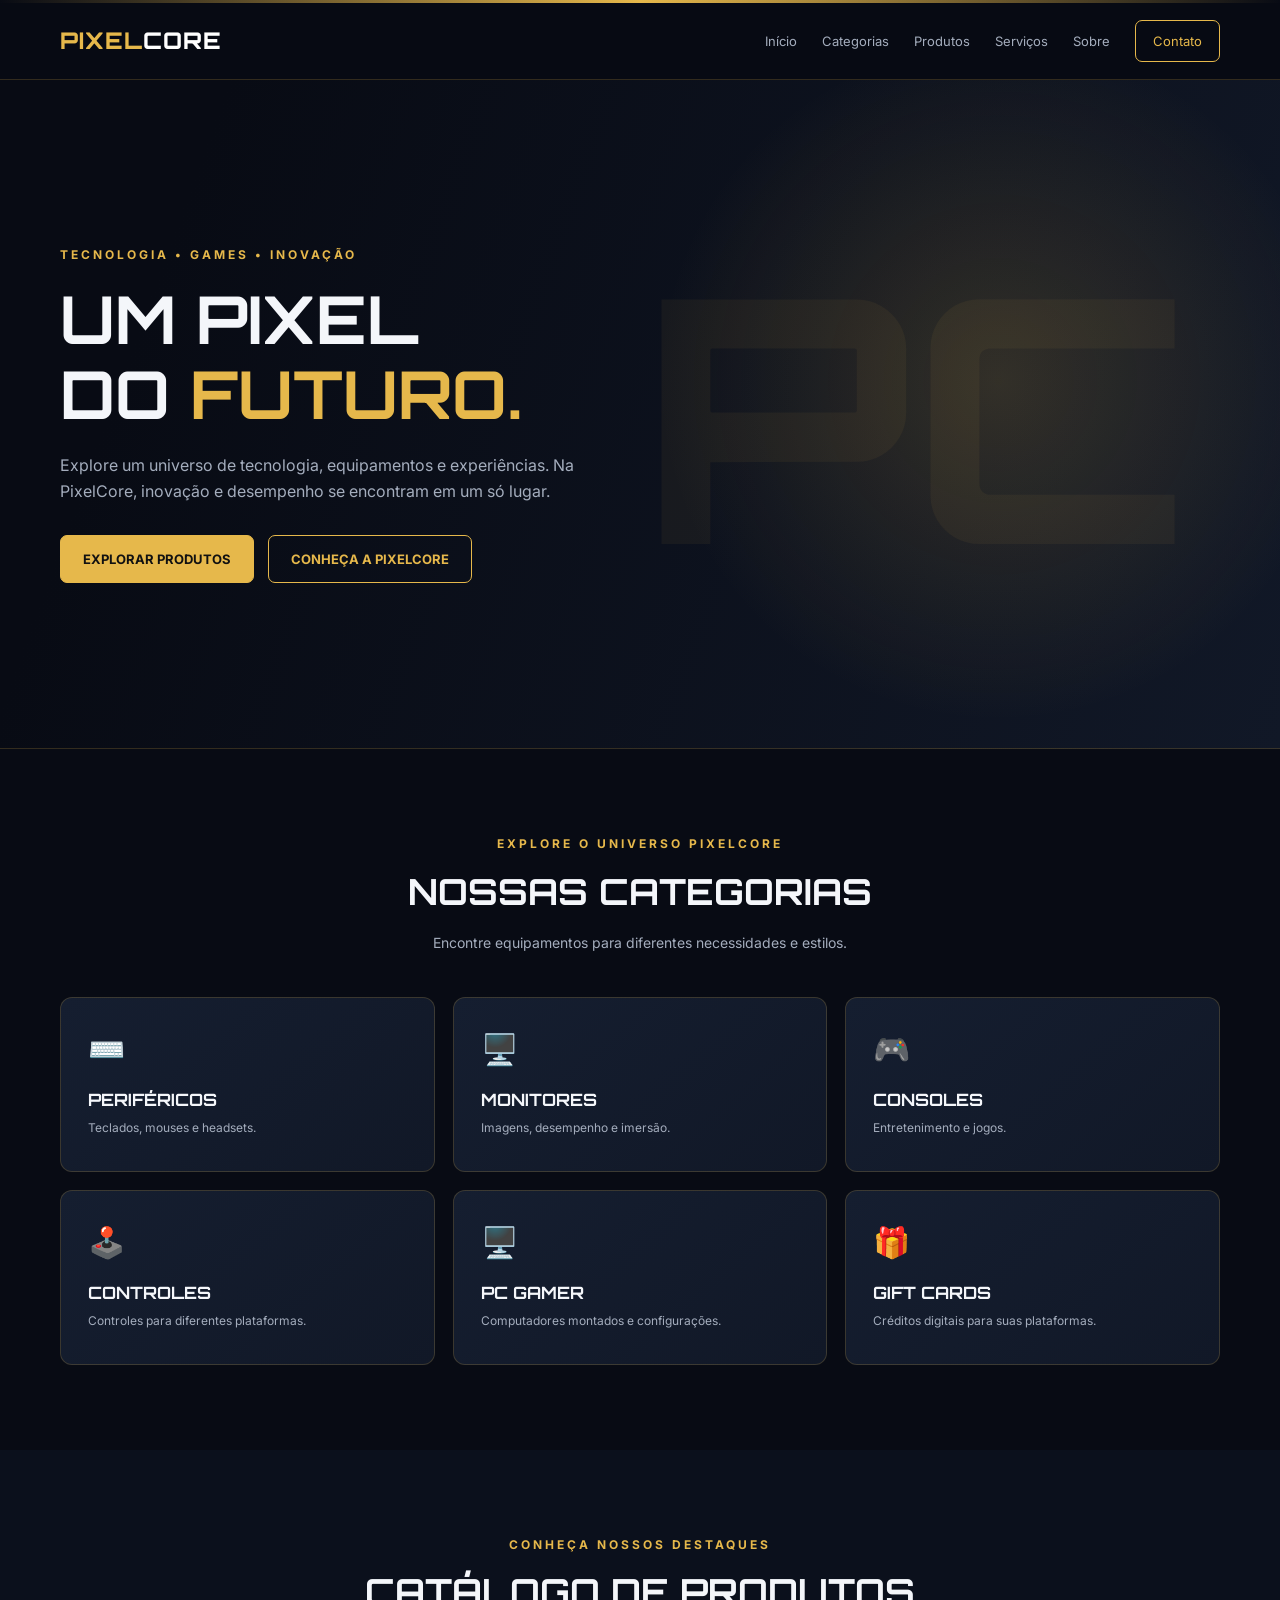
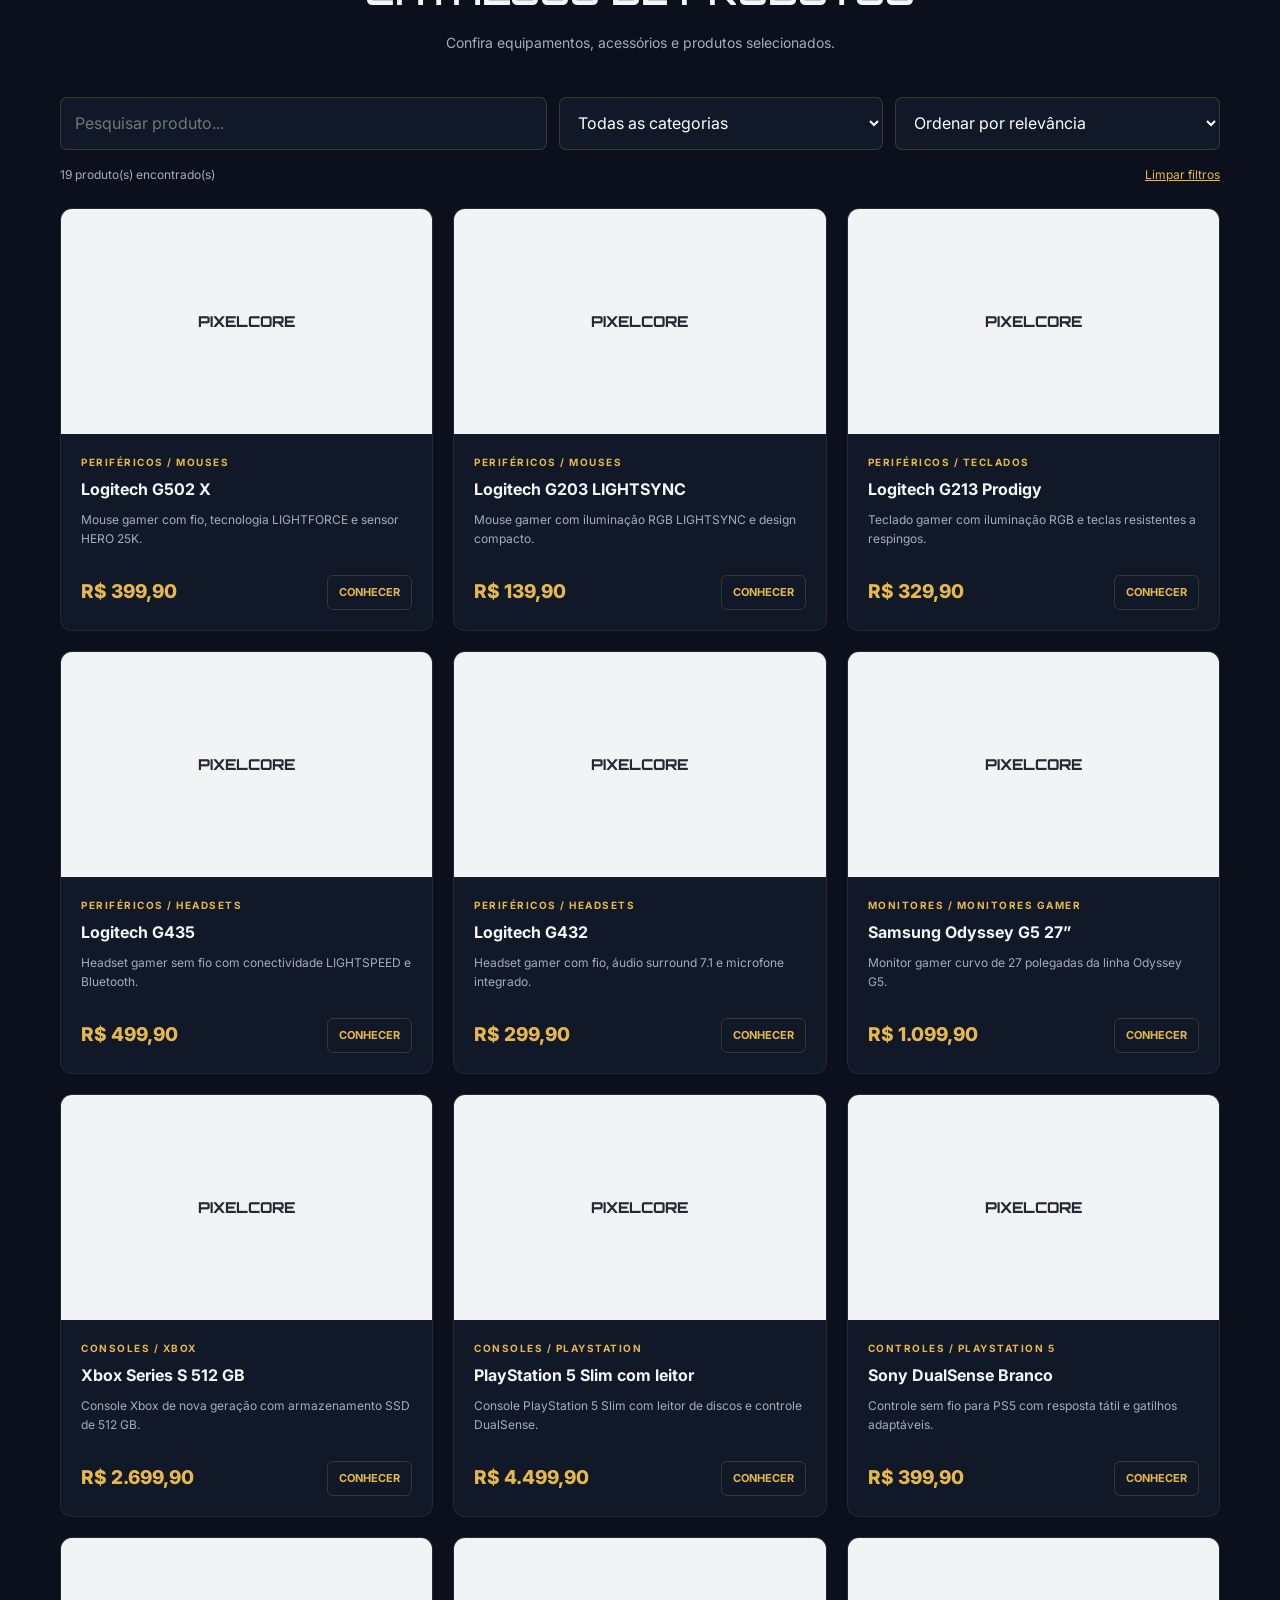
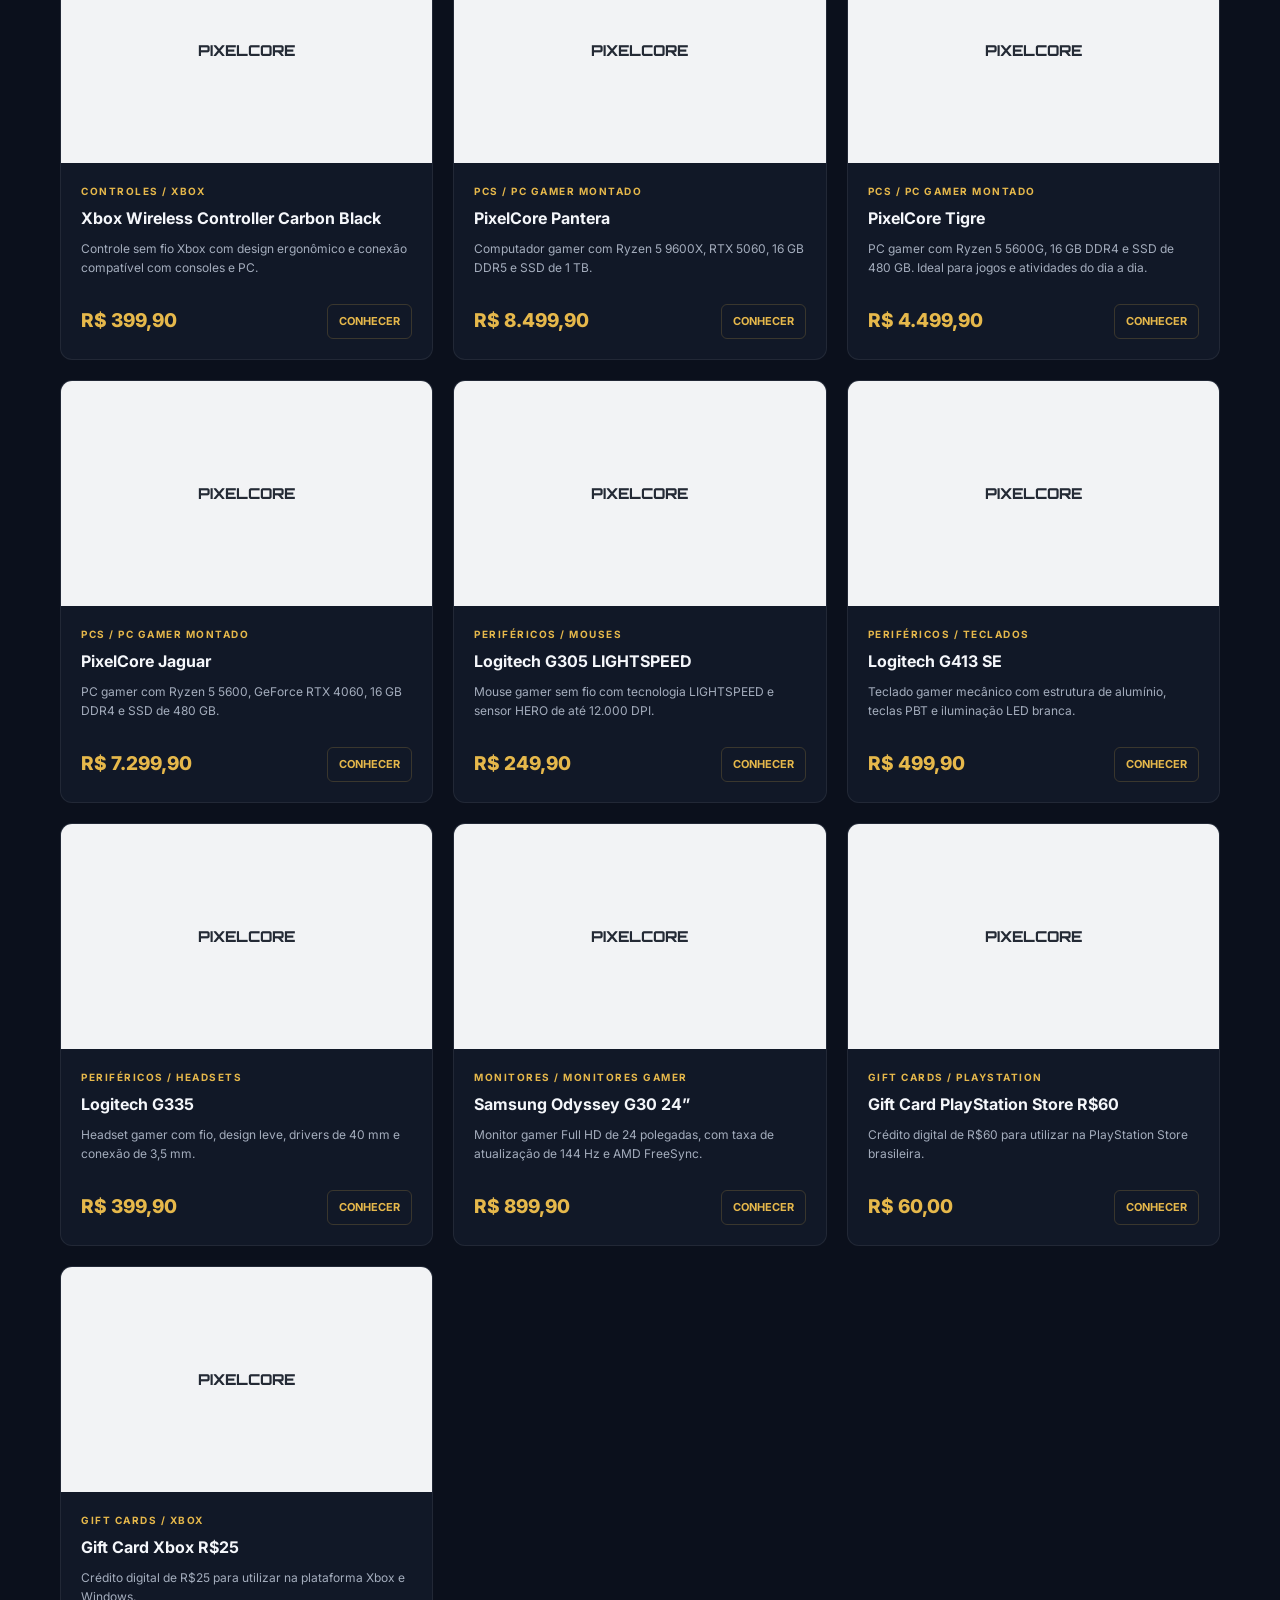
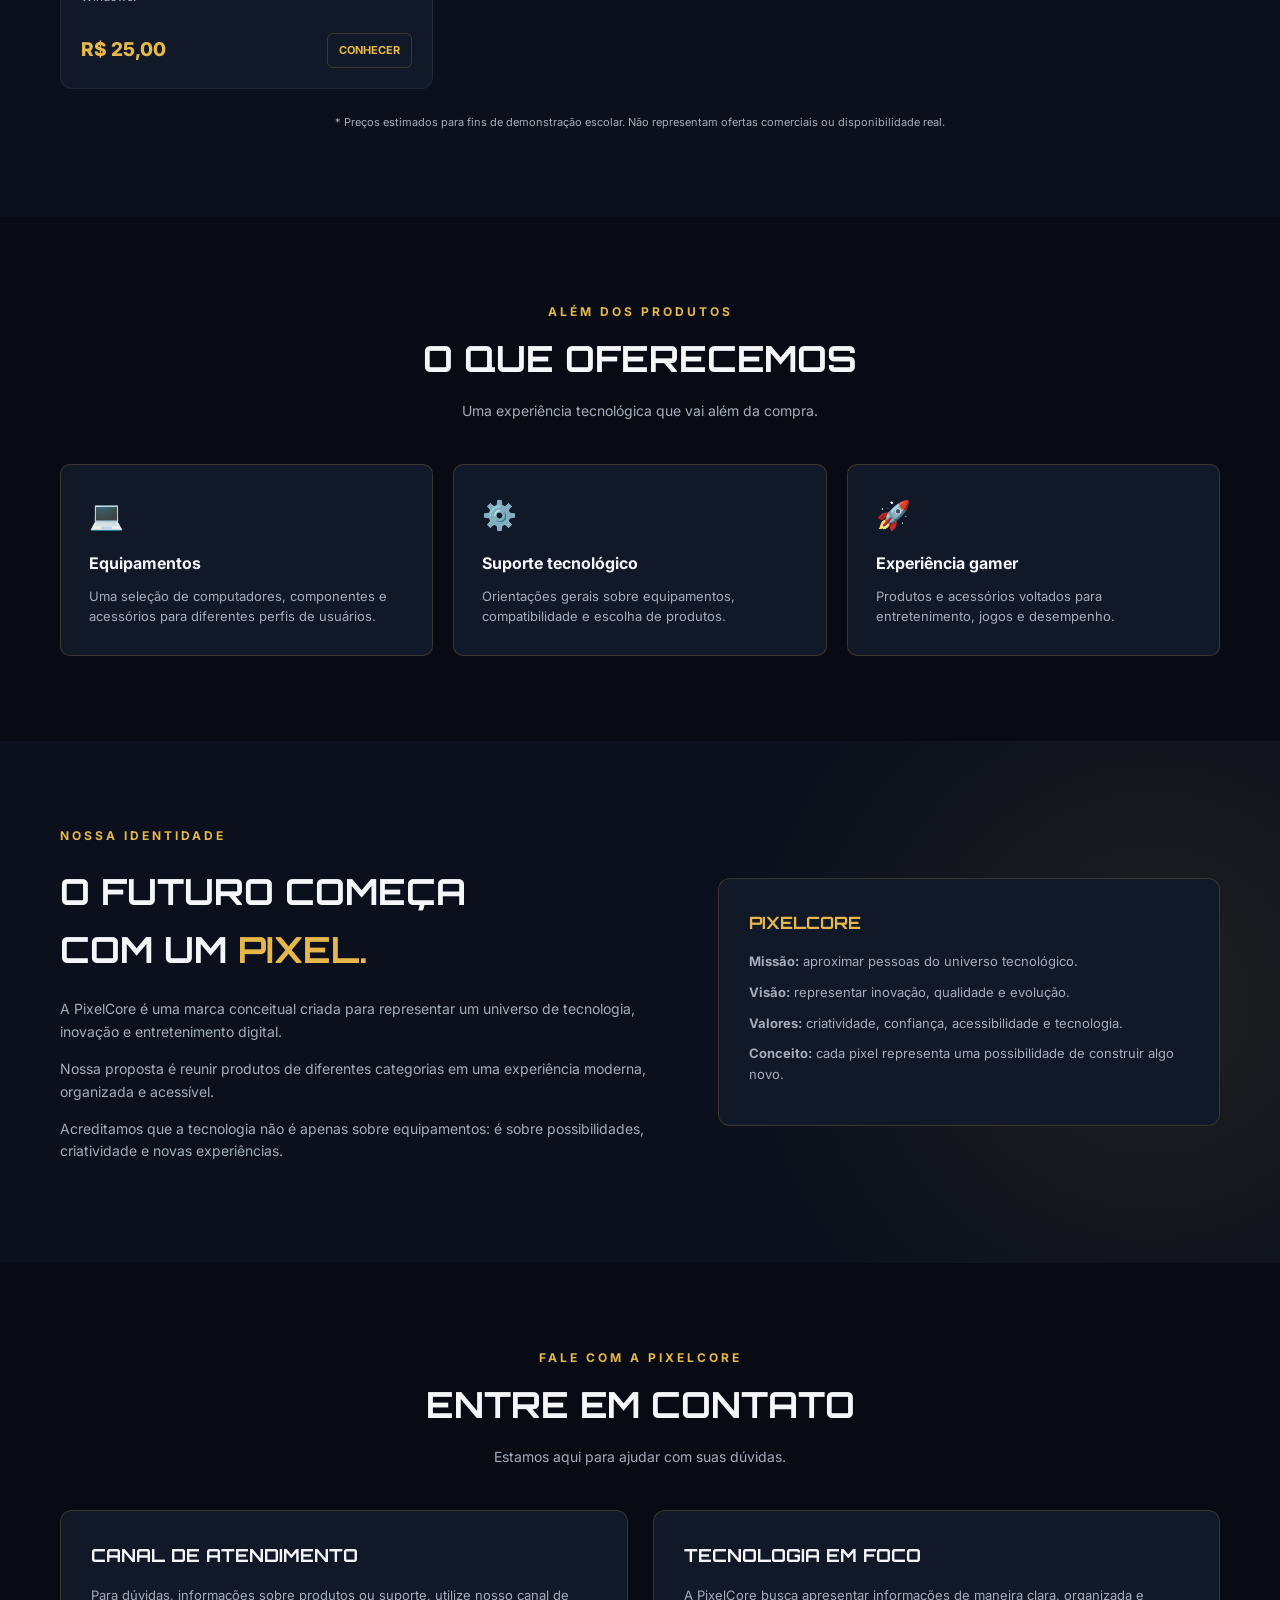
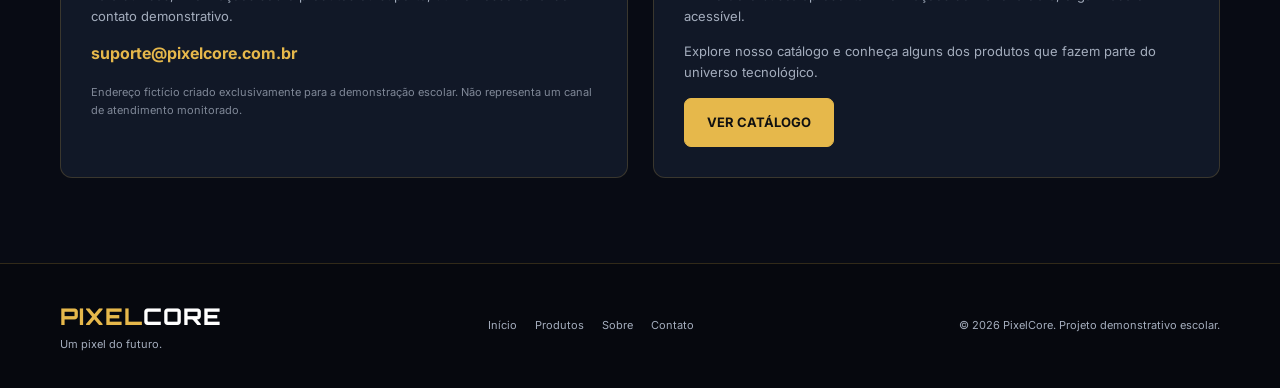
==== commit 34811361: "Update product details and add new items" ====
--- a/index.html
+++ b/index.html
@@ -1,3 +1,4 @@
+
 <!DOCTYPE html>
 <html lang="pt-BR">
 <head>
@@ -1155,17 +1156,87 @@
     url:"https://www.xbox.com/pt-BR/accessories/controllers/xbox-wireless-controller"
   },
 
-  // COMPUTADORES
+  // COMPUTADORES PIXELCORE
 
   {
     id:11,
-    name:"PC Gamer Pichau Susanowo IIV",
+    name:"PixelCore Pantera",
     category:"PCs",
     subcategory:"PC Gamer Montado",
     price:8499.90,
-    description:"Computador montado com Ryzen 5 9600X, RTX 5060, 16 GB DDR5 e SSD de 1 TB.",
+    description:"Computador gamer com Ryzen 5 9600X, RTX 5060, 16 GB DDR5 e SSD de 1 TB.",
     image:"https://media.pichau.com.br/media/catalog/product/cache/2f958555330323e505eba7ce930bdf27/p/c/pc-cv450-preto-gpu-m-water240-002_3_1.jpg",
     url:"https://www.pichau.com.br/pc-gamer-pichau-susanowo-iiv-amd-ryzen-5-9600x-geforce-rtx-5060-8gb-16gb-ddr5-ssd-m-2-1tb-62527"
+  },
+
+  {
+    id:14,
+    name:"PixelCore Tigre",
+    category:"PCs",
+    subcategory:"PC Gamer Montado",
+    price:4499.90,
+    description:"PC gamer com Ryzen 5 5600G, 16 GB DDR4 e SSD de 480 GB. Ideal para jogos e atividades do dia a dia.",
+    image:"https://media.pichau.com.br/media/catalog/product/cache/74c1057f7991b4edb2bc7bdaa94de933/g/a/gabinete-gamer-mancer-hexer-sgpu-001_10_9.jpg",
+    url:"https://www.pichau.com.br/computador-pichau-gamer-frey-iii-amd-ryzen-5-5600g-16gb-ddr4-ssd-480gb-30763"
+  },
+
+  {
+    id:15,
+    name:"PixelCore Jaguar",
+    category:"PCs",
+    subcategory:"PC Gamer Montado",
+    price:7299.90,
+    description:"PC gamer com Ryzen 5 5600, GeForce RTX 4060, 16 GB DDR4 e SSD de 480 GB.",
+    image:"https://media.pichau.com.br/media/catalog/product/cache/74c1057f7991b4edb2bc7bdaa94de933/a/p/apus-rgb-pichau-amd-com-placa-01_8_16.jpg",
+    url:"https://www.pichau.com.br/computador-pichau-gamer-amd-ryzen-5-5600-geforce-rtx-4060-8gb-16gb-ddr4-ssd-m-2-480gb-40802"
+  },
+
+  // NOVOS PERIFÉRICOS
+
+  {
+    id:16,
+    name:"Logitech G305 LIGHTSPEED",
+    category:"Periféricos",
+    subcategory:"Mouses",
+    price:249.90,
+    description:"Mouse gamer sem fio com tecnologia LIGHTSPEED e sensor HERO de até 12.000 DPI.",
+    image:"https://resource.logitechg.com/w_544,h_466,ar_7:6,c_pad,q_auto,f_auto,dpr_1.0/d_transparent.gif/content/dam/gaming/en/products/g305/2025-update/g305-lightspeed-mouse-top-angle-black-gallery-1.png",
+    url:"https://www.logitechg.com/pt-br/shop/p/g305-lightspeed-wireless-gaming-mouse"
+  },
+
+  {
+    id:17,
+    name:"Logitech G413 SE",
+    category:"Periféricos",
+    subcategory:"Teclados",
+    price:499.90,
+    description:"Teclado gamer mecânico com estrutura de alumínio, teclas PBT e iluminação LED branca.",
+    image:"https://resource.logitechg.com/w_544,h_466,ar_7:6,c_pad,q_auto,f_auto,dpr_1.0/d_transparent.gif/content/dam/gaming/en/products/g413-se/g413-se-gallery-4-new.png",
+    url:"https://www.logitechg.com/pt-br/shop/p/g413-se-gaming-keyboard.920-010554"
+  },
+
+  {
+    id:18,
+    name:"Logitech G335",
+    category:"Periféricos",
+    subcategory:"Headsets",
+    price:399.90,
+    description:"Headset gamer com fio, design leve, drivers de 40 mm e conexão de 3,5 mm.",
+    image:"https://resource.logitechg.com/w_544,h_466,ar_7:6,c_pad,q_auto,f_auto,dpr_1.0/d_transparent.gif/content/dam/gaming/en/products/g335/g335-black-gallery-1.png",
+    url:"https://www.logitechg.com/pt-br/shop/p/g335-gaming-headset.981-000977"
+  },
+
+  // NOVO MONITOR
+
+  {
+    id:19,
+    name:"Samsung Odyssey G30 24”",
+    category:"Monitores",
+    subcategory:"Monitores Gamer",
+    price:899.90,
+    description:"Monitor gamer Full HD de 24 polegadas, com taxa de atualização de 144 Hz e AMD FreeSync.",
+    image:"https://images.samsung.com/is/image/samsung/p6pim/br/ls24bg300elmzd/gallery/br-odyssey-g3-g30b-ls24bg300elmzd-547744419?%241164_776_PNG%24=",
+    url:"https://www.samsung.com/br/monitors/gaming/odyssey-g3-g30b-24-inch-144hz-fhd-1ms-ls24bg300elmzd/"
   },
 
   // GIFT CARDS
@@ -1328,4 +1399,4 @@
 </script>
 
 </body>
-        </html>
+</html>
